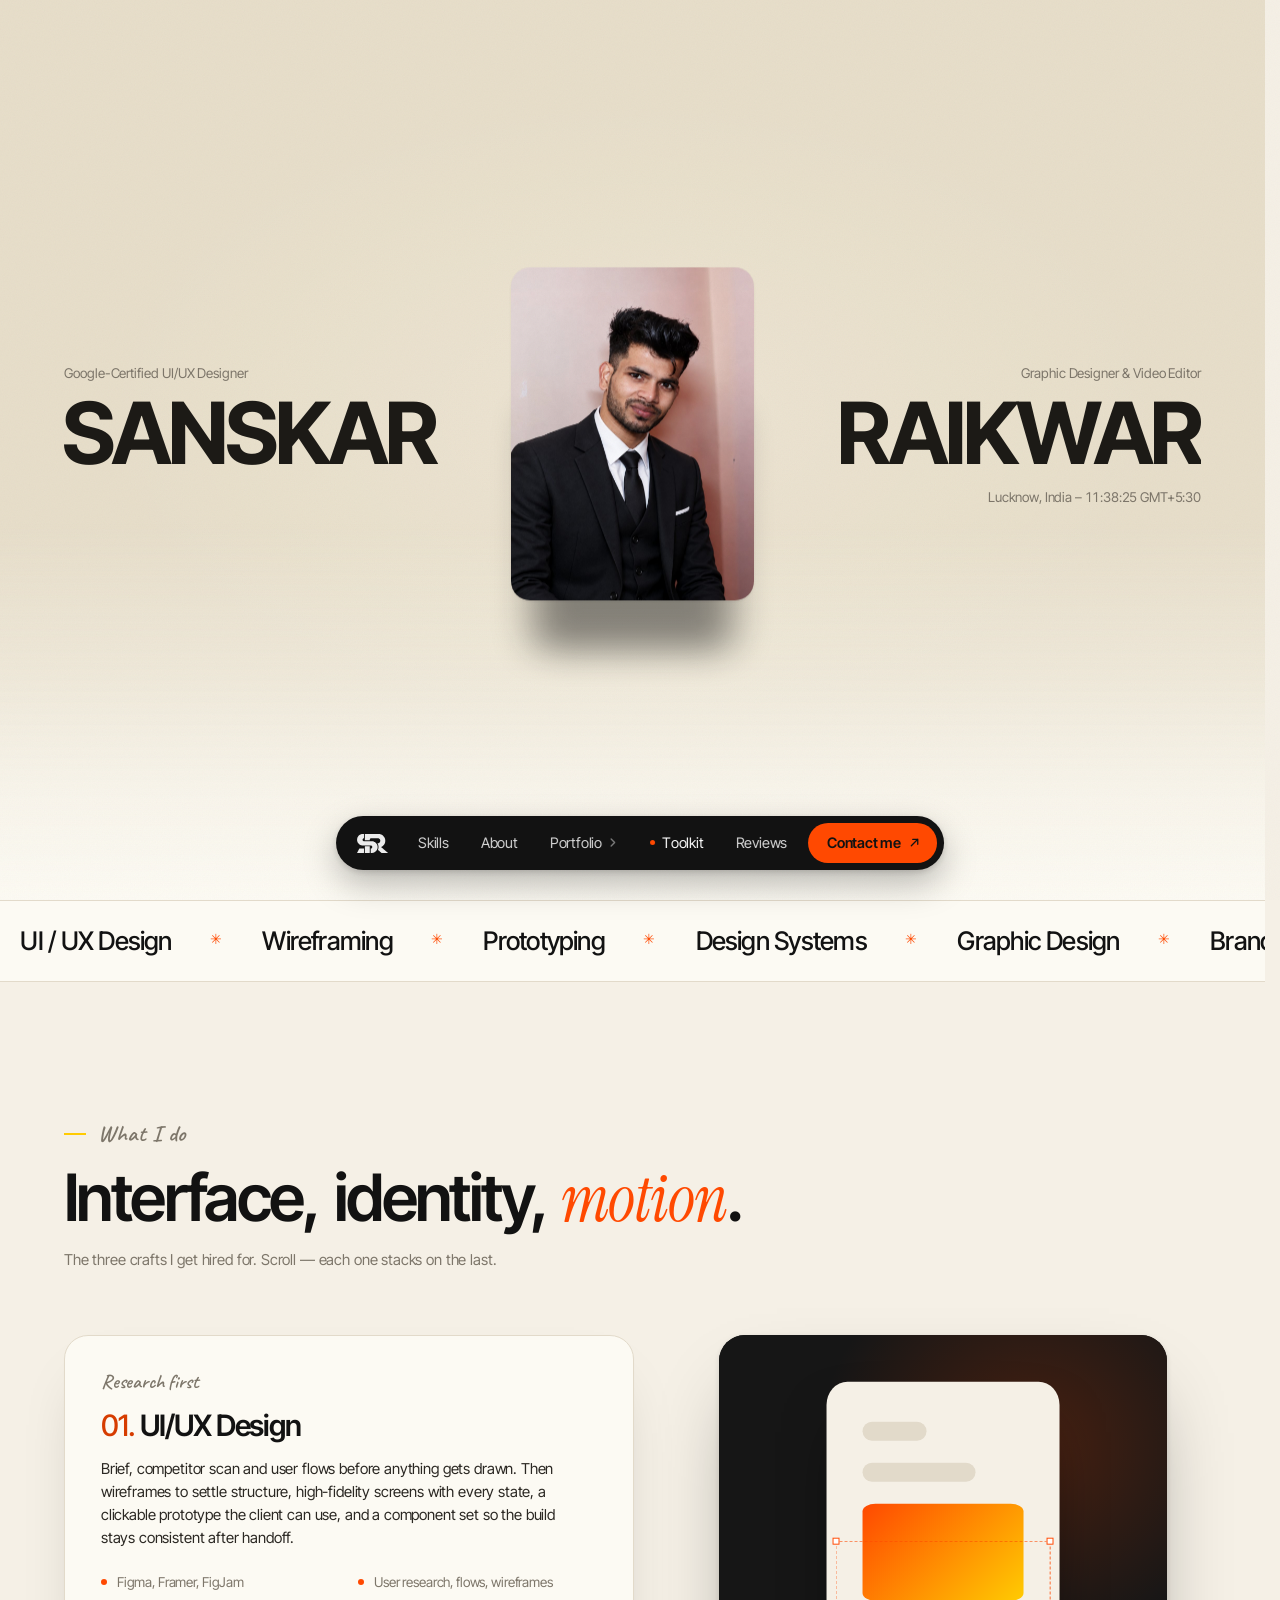
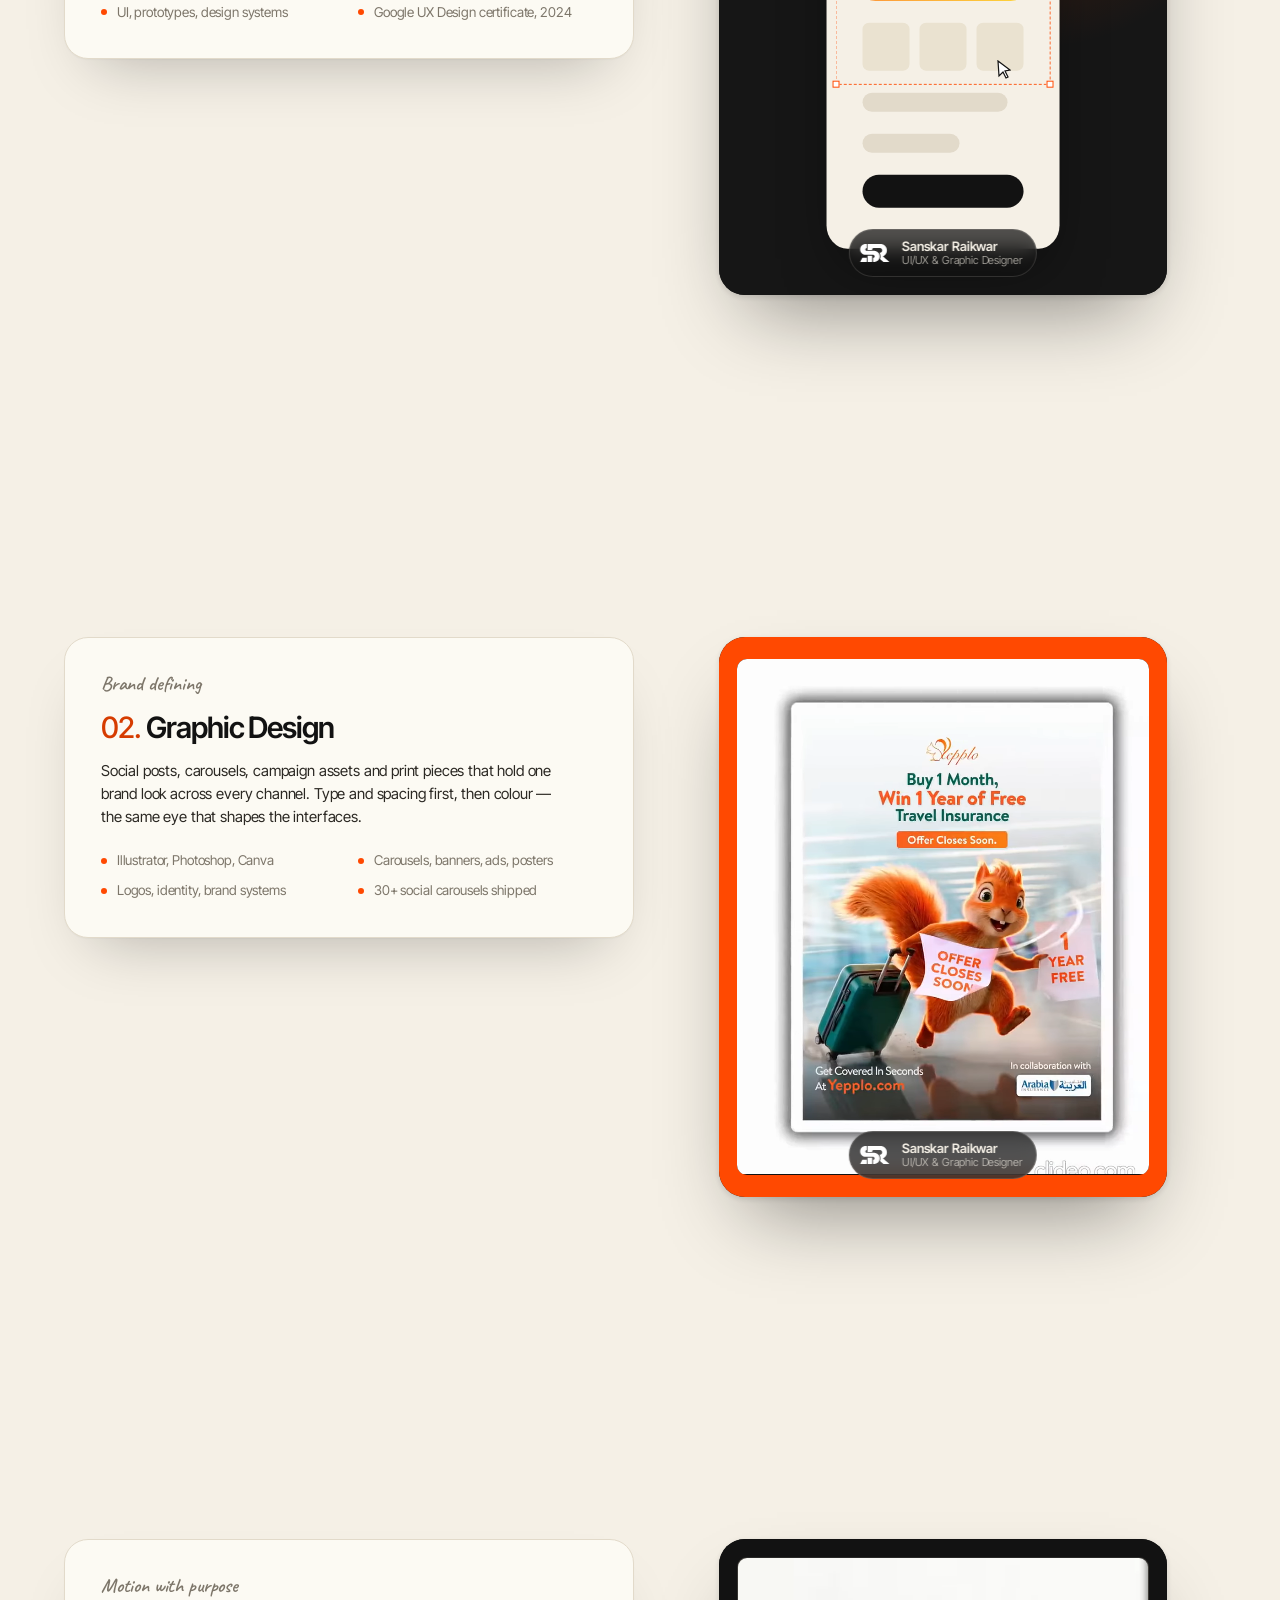
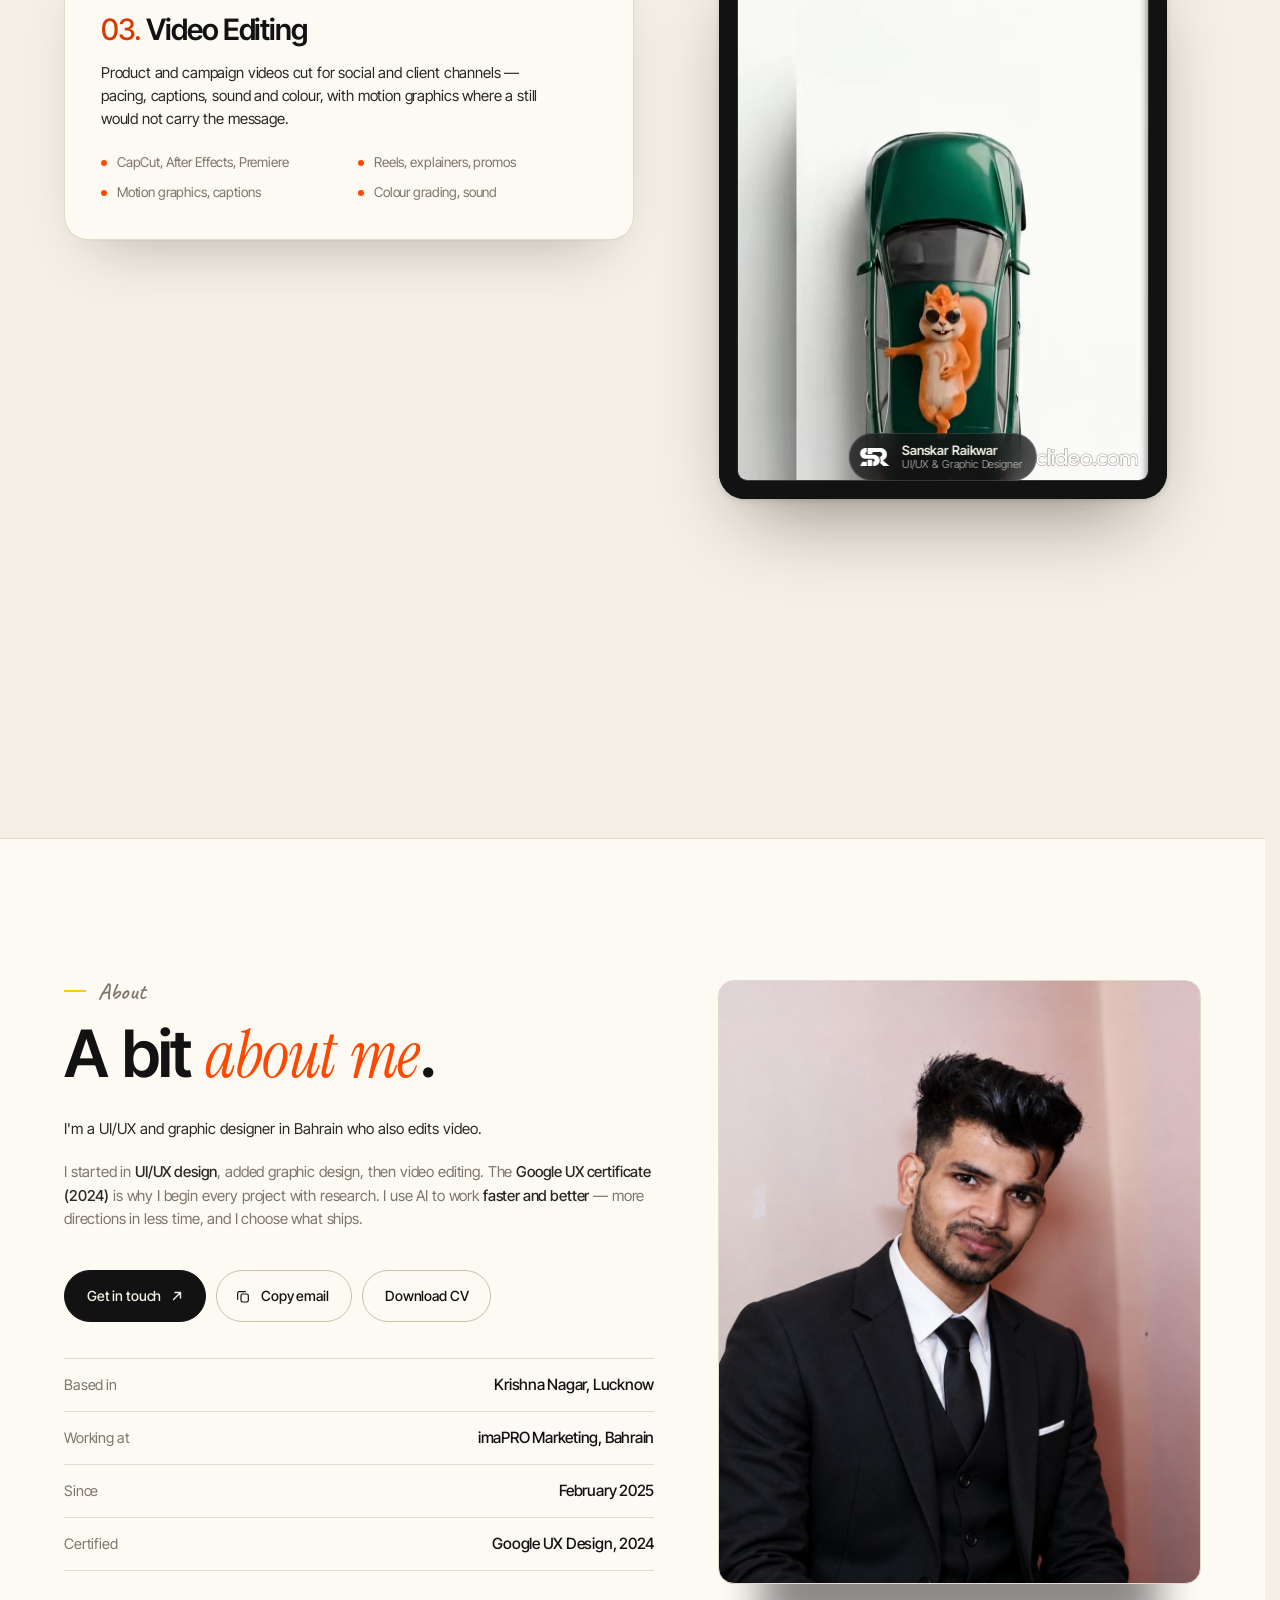
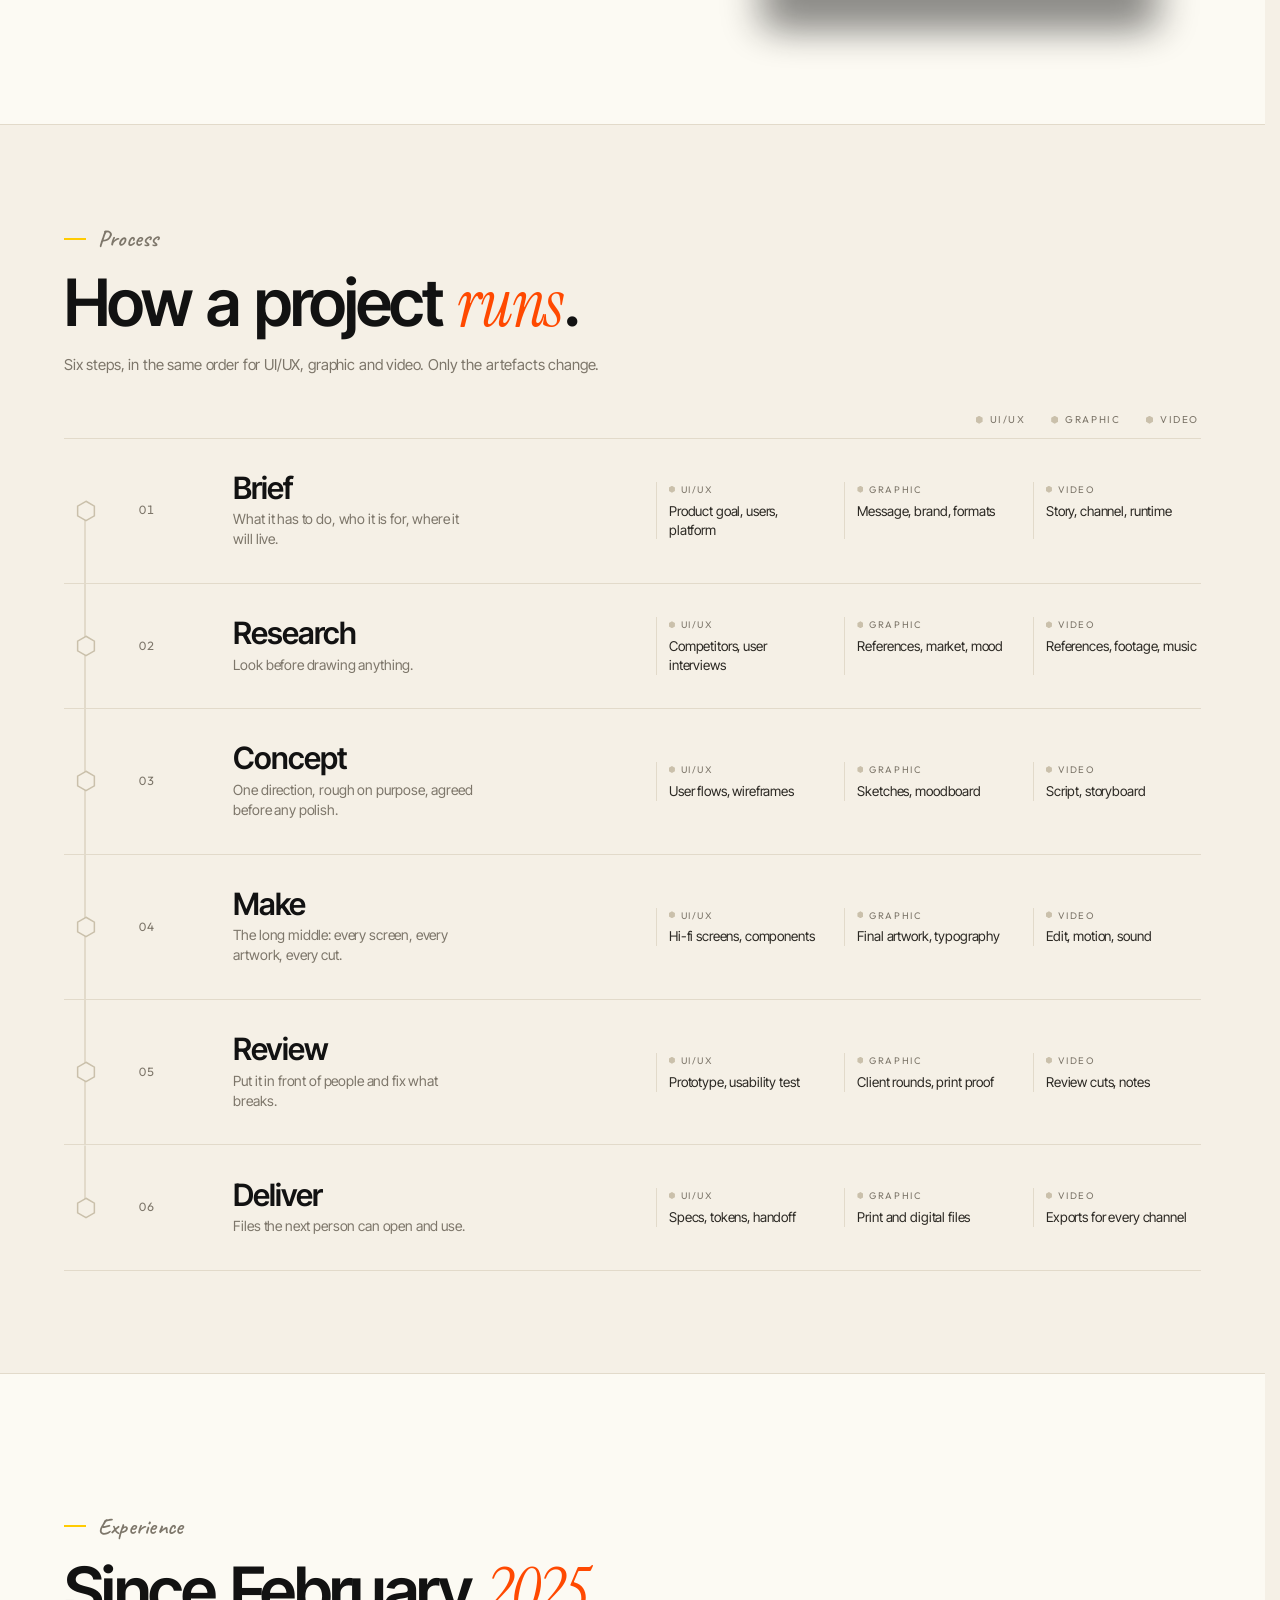
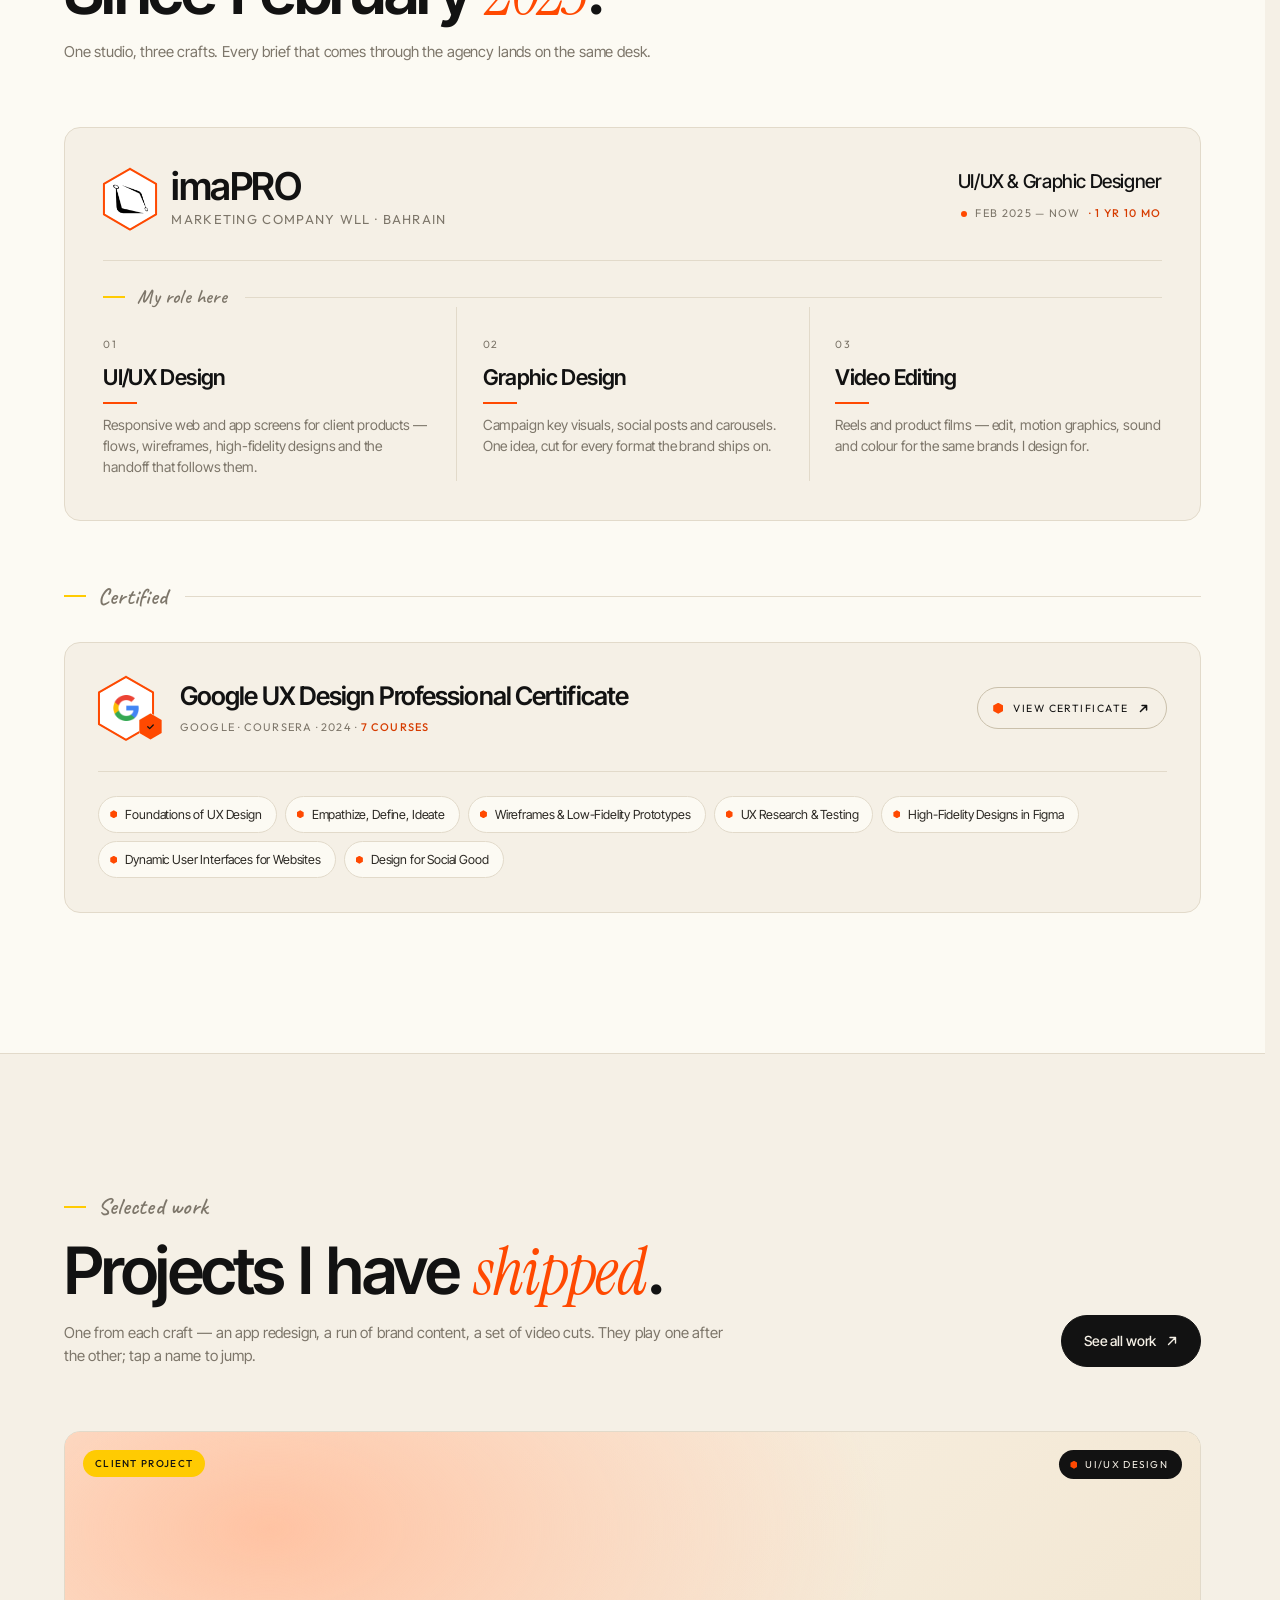
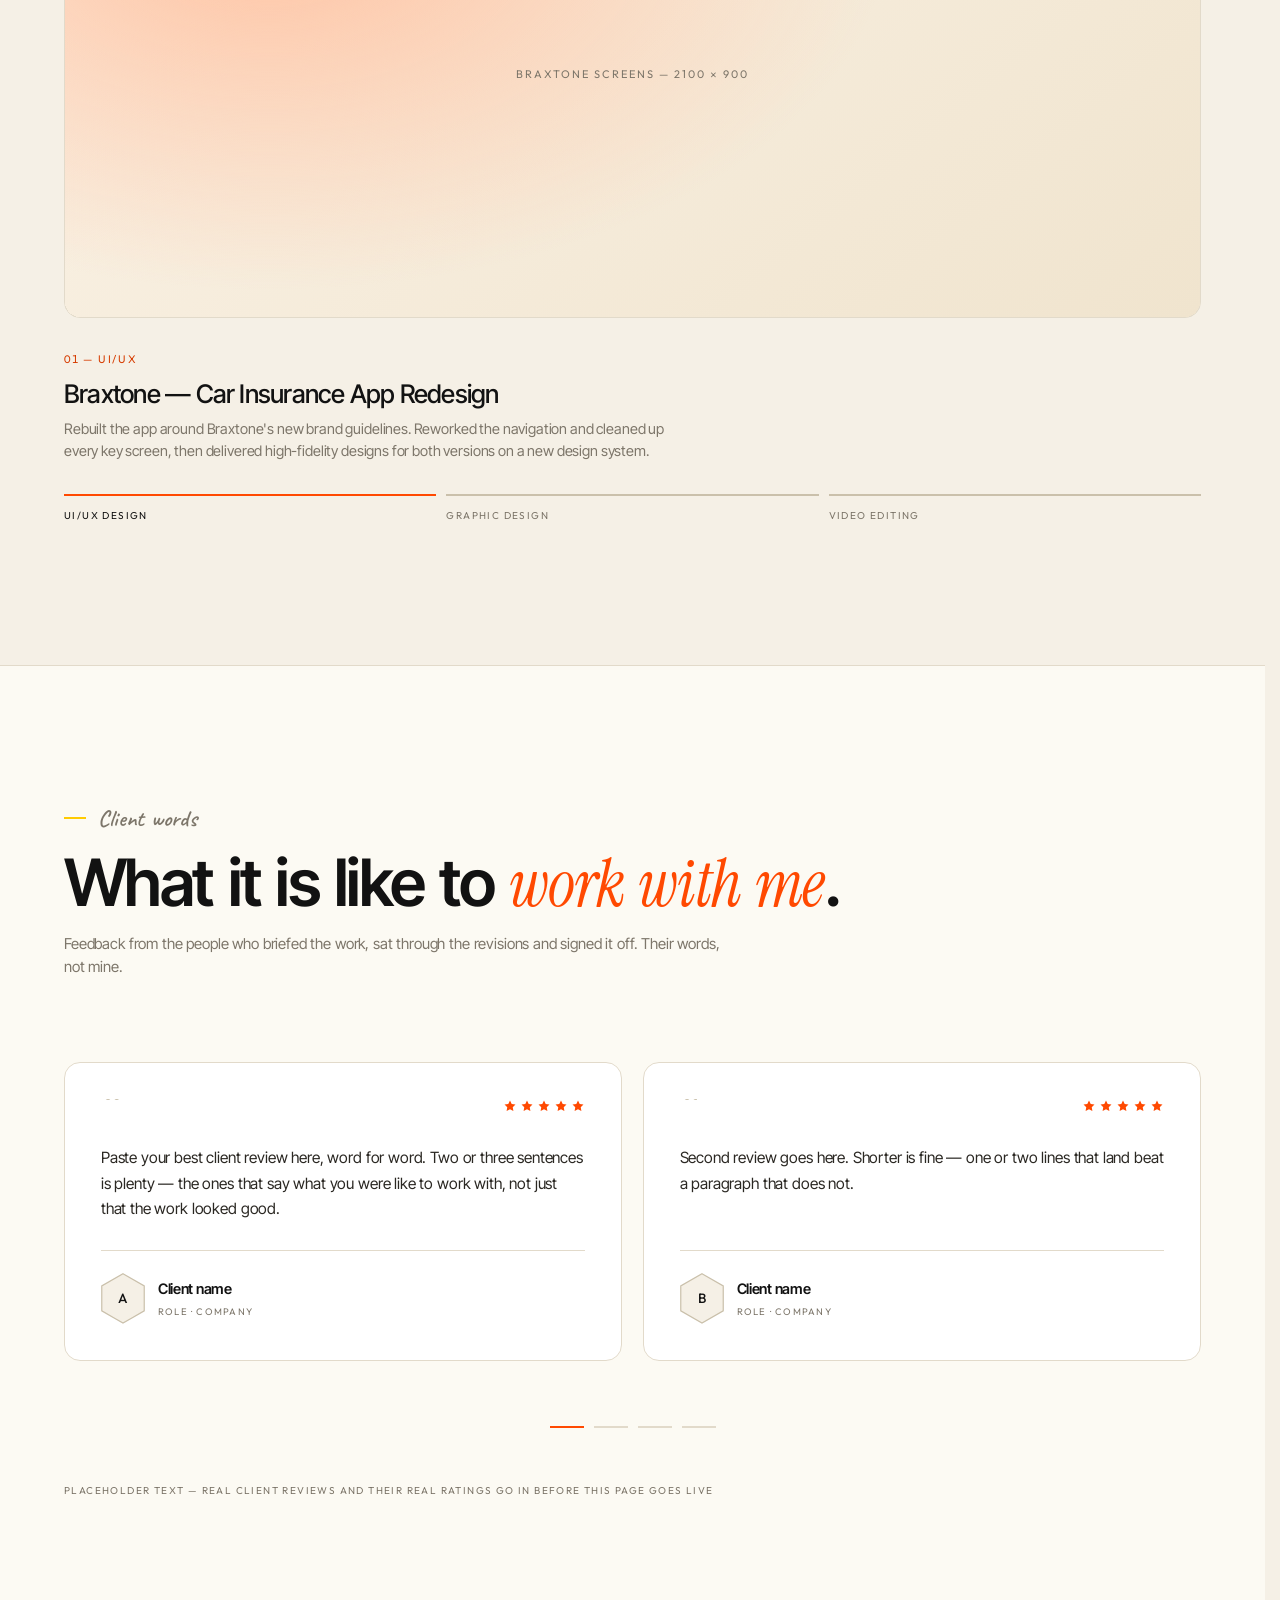
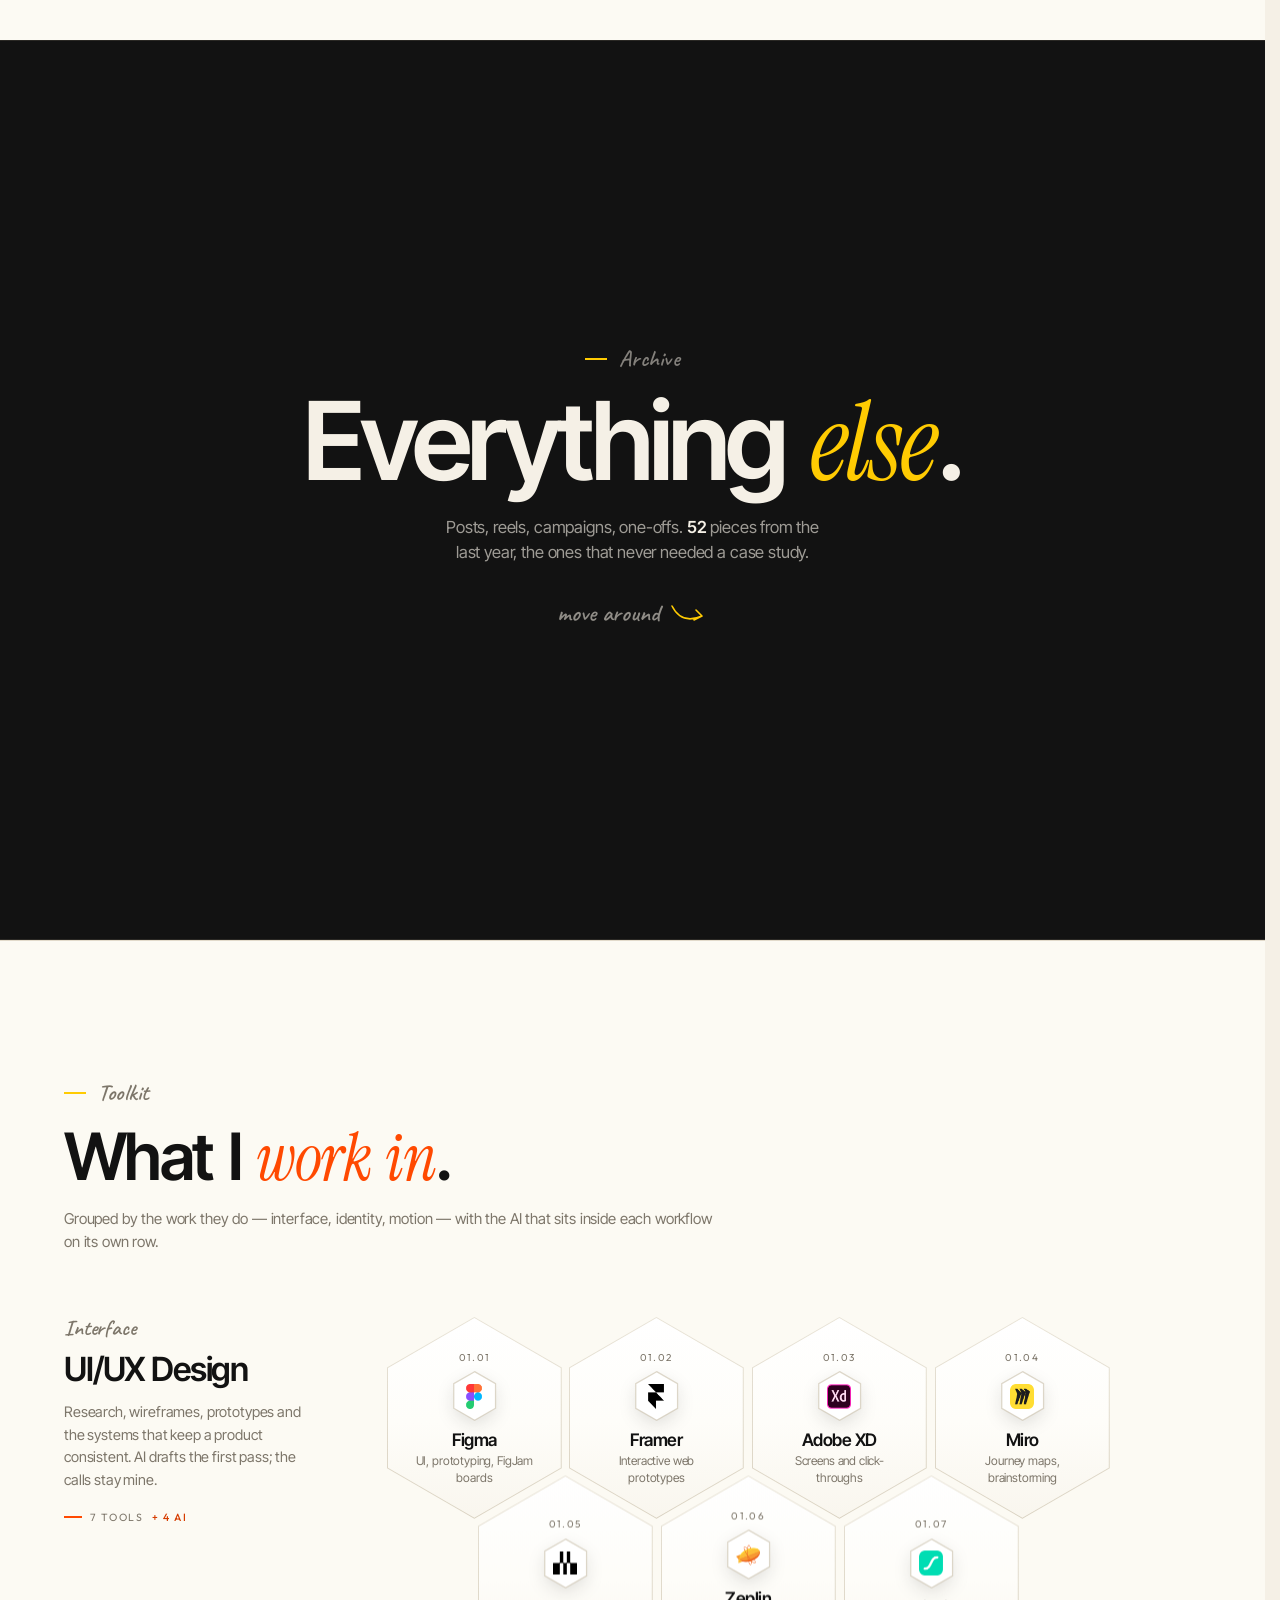
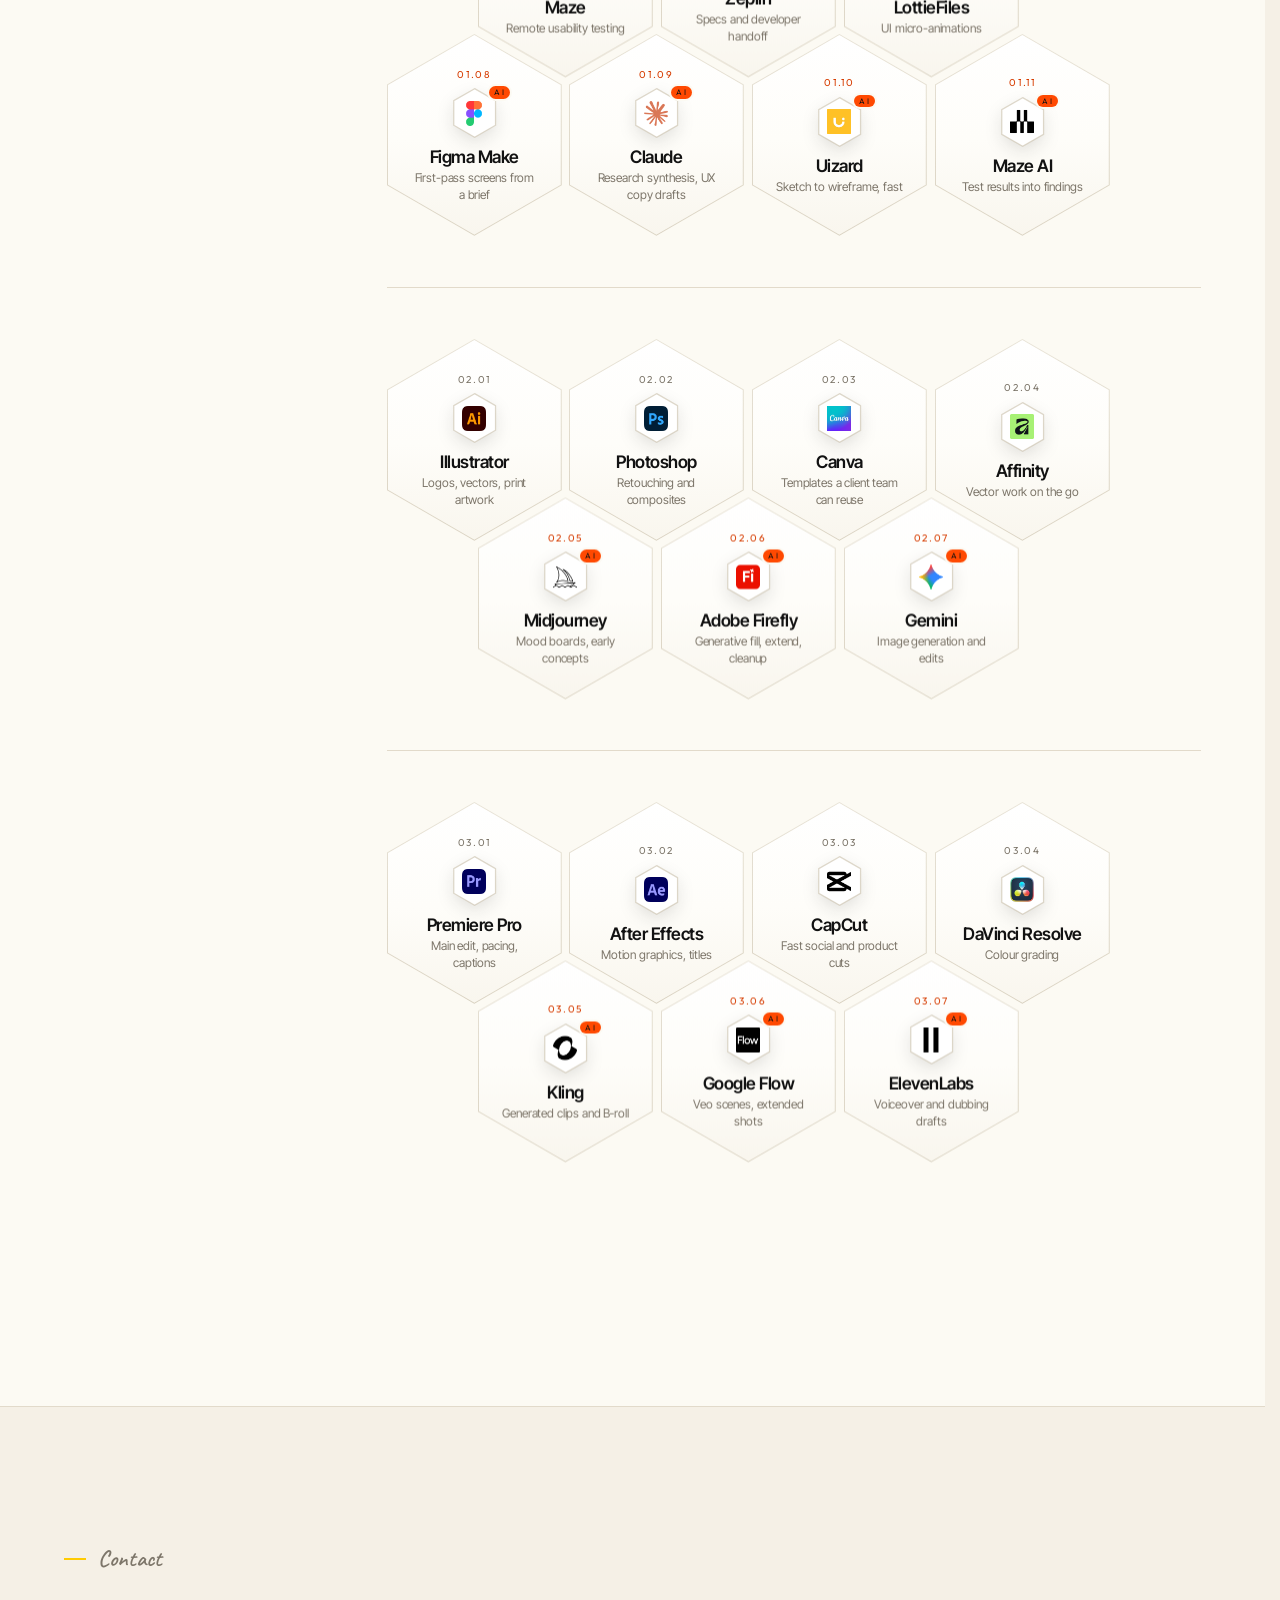
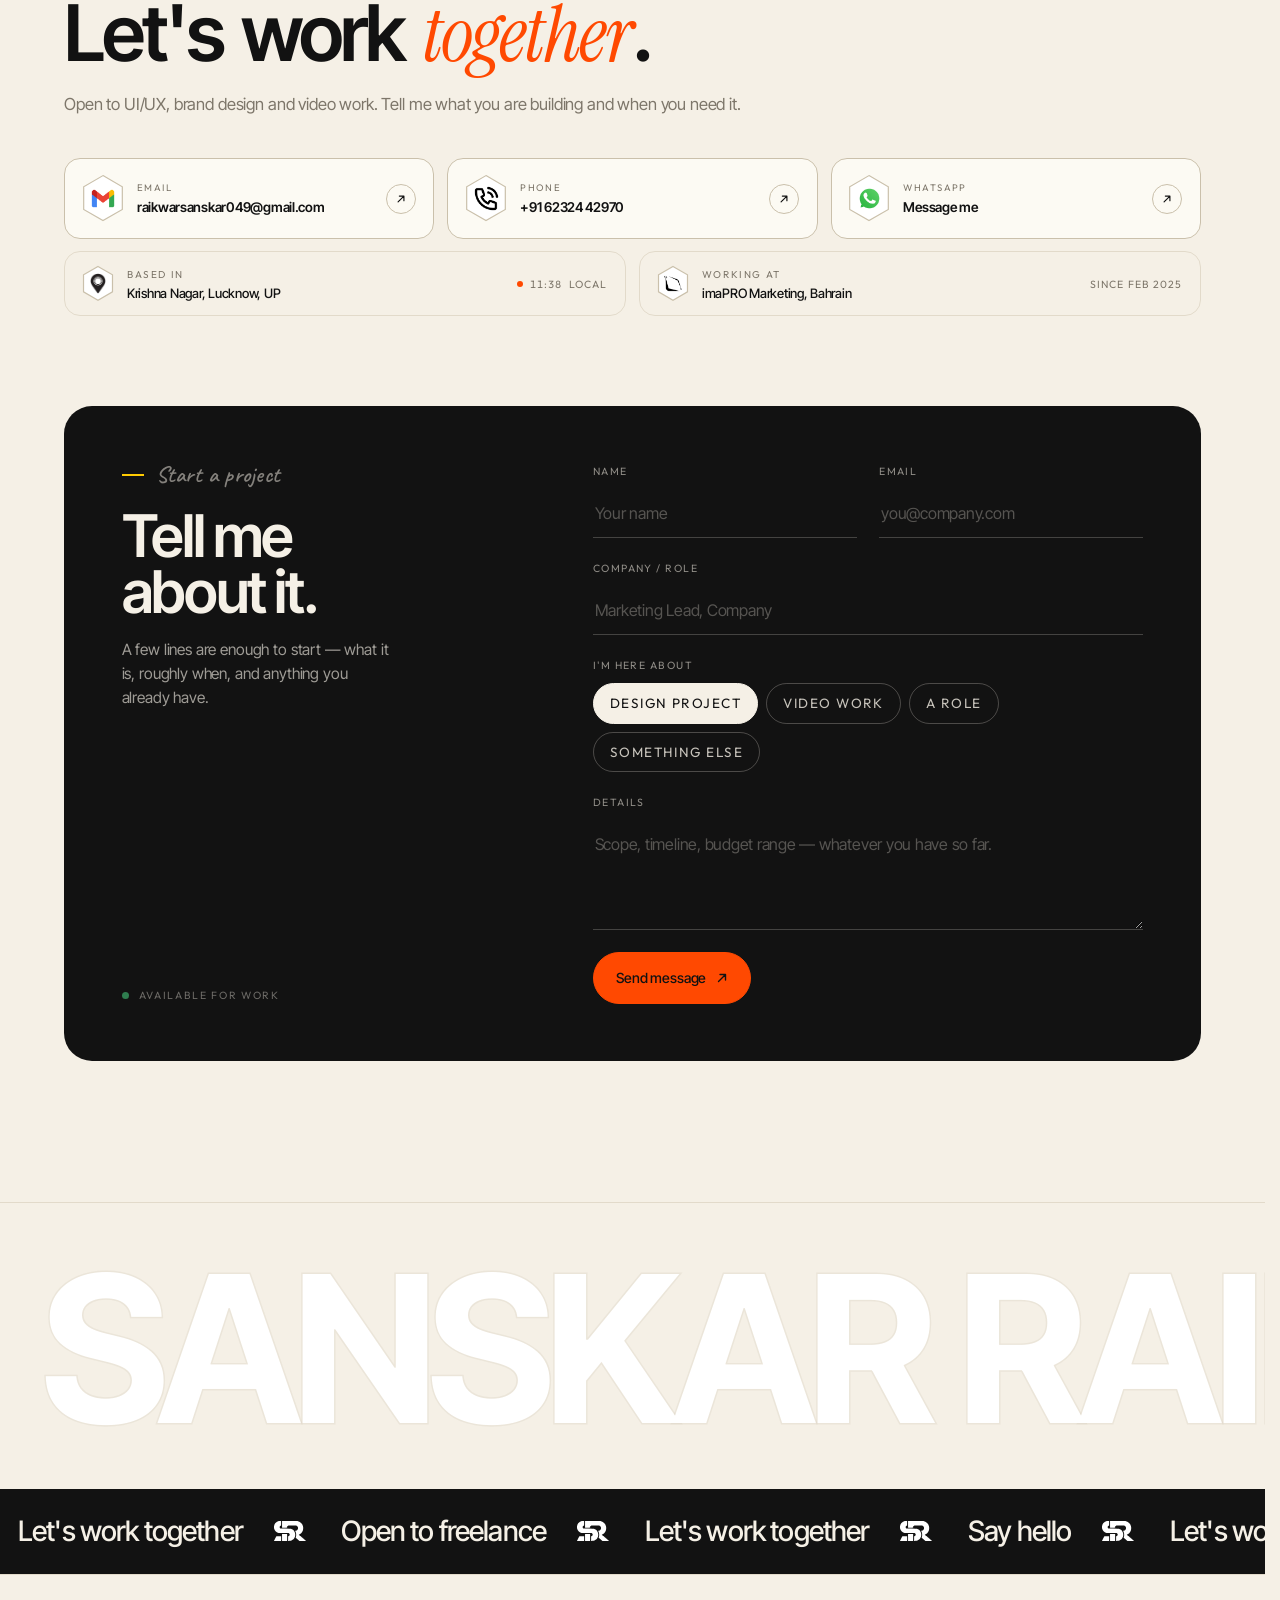
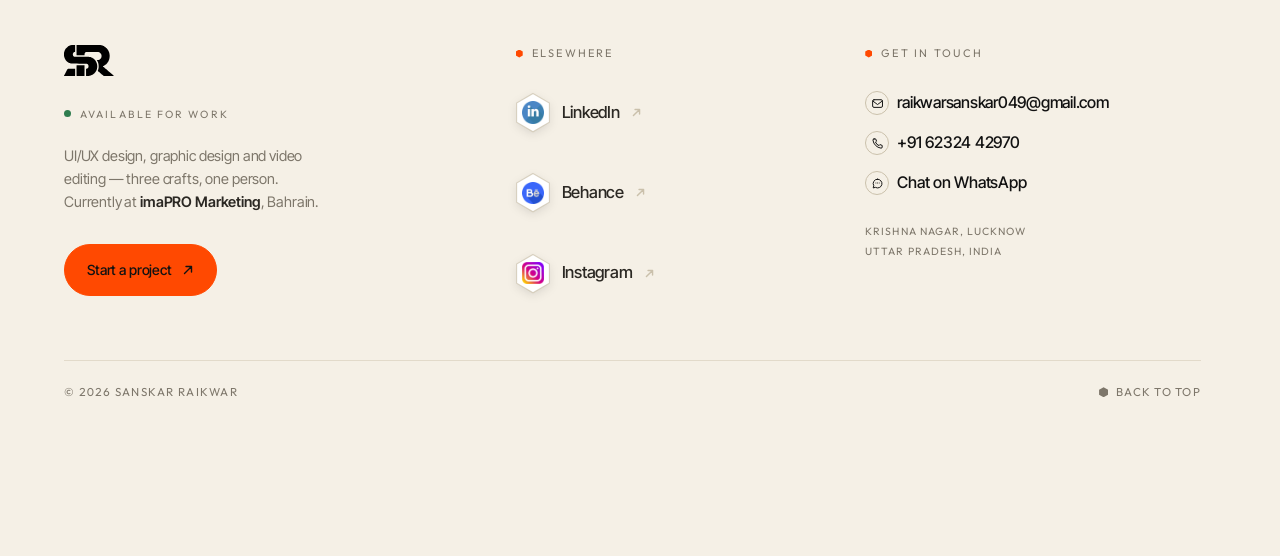
==== index.html @ e655c5b0 "Fix toolkit rail overlap and show marquee strip inside phone hero Co-Authored-By: Claude Sonnet 5.5 " ====
<!DOCTYPE html>
<html lang="en">
<head>
<meta charset="utf-8">
<meta name="viewport" content="width=device-width, initial-scale=1">
<!-- marks that JS is running, so the loader never traps a visitor without it -->
<script>document.documentElement.classList.add('js');</script>
<title>Sanskar Raikwar — UI/UX &amp; Graphic Designer</title>
<meta name="description" content="Portfolio of Sanskar Raikwar — Google-certified UI/UX designer, graphic designer and video editor at imaPRO Marketing, Bahrain.">
<meta name="author" content="Sanskar Raikwar">
<meta name="robots" content="index, follow, max-image-preview:large">
<meta name="theme-color" content="#F5F0E6">
<link rel="canonical" href="https://sanskarraikwar.github.io/">
<link rel="icon" type="image/png" sizes="32x32" href="favicon-32.png?v=3">
<link rel="icon" type="image/png" sizes="48x48" href="favicon-48.png?v=3">
<link rel="icon" href="favicon.ico?v=3" sizes="any">
<link rel="apple-touch-icon" href="apple-touch-icon.png?v=3">
<meta property="og:type" content="website">
<meta property="og:site_name" content="Sanskar Raikwar">
<meta property="og:title" content="Sanskar Raikwar — UI/UX &amp; Graphic Designer">
<meta property="og:description" content="Google-certified UI/UX designer, graphic designer and video editor at imaPRO Marketing, Bahrain.">
<meta property="og:url" content="https://sanskarraikwar.github.io/">
<meta property="og:image" content="https://sanskarraikwar.github.io/og-image.png">
<meta property="og:image:width" content="1200">
<meta property="og:image:height" content="630">
<meta property="og:image:alt" content="Sanskar Raikwar — UI/UX and graphic designer">
<meta name="twitter:card" content="summary_large_image">
<meta name="twitter:title" content="Sanskar Raikwar — UI/UX &amp; Graphic Designer">
<meta name="twitter:description" content="Google-certified UI/UX designer, graphic designer and video editor at imaPRO Marketing, Bahrain.">
<meta name="twitter:image" content="https://sanskarraikwar.github.io/og-image.png">
<script type="application/ld+json">
{"@context":"https://schema.org","@type":"Person","name":"Sanskar Raikwar","url":"https://sanskarraikwar.github.io/","image":"https://sanskarraikwar.github.io/og-image.png","jobTitle":"UI/UX & Graphic Designer","worksFor":{"@type":"Organization","name":"imaPRO Marketing Company WLL"},"workLocation":{"@type":"Place","address":{"@type":"PostalAddress","addressCountry":"BH"}},"knowsAbout":["UI design","UX design","Graphic design","Video editing","Brand identity"],"hasCredential":{"@type":"EducationalOccupationalCredential","name":"Google UX Design Professional Certificate"},"sameAs":["https://www.linkedin.com/in/sanskar-raikwar-a08b94329","https://www.behance.net/sanskarraikwar","https://www.instagram.com/sanskar.studio8/","https://github.com/sanskarraikwar"]}
</script>
<link rel="preconnect" href="https://fonts.googleapis.com">
<link rel="preconnect" href="https://fonts.gstatic.com" crossorigin>
<link href="https://fonts.googleapis.com/css2?family=Inter+Tight:ital,wght@0,300..800;1,300..800&family=Instrument+Serif:ital@0;1&family=Caveat:wght@500;600&display=swap" rel="stylesheet">
<link rel="stylesheet" href="css/styles.css?v=6">
</head>
<body>

<!-- ============================ LOADER ============================ -->
<div class="loader" id="loader" role="status" aria-live="polite" aria-label="Loading">
  <canvas class="loader__hex" id="loadHex" aria-hidden="true"></canvas>
  <div class="loader__scrim" aria-hidden="true"></div>
  <div class="loader__bloom" aria-hidden="true"></div>

  <div class="loader__top">
    <span class="loader__count"><span id="loadNum">0</span><sup>%</sup></span>
  </div>

  <div class="loader__id">
    <div class="lmark" role="img" aria-label="Sanskar Raikwar">
      <svg class="lmark__ring" viewBox="0 0 100 116" aria-hidden="true">
        <polygon class="lmark__ring-line" pathLength="1" points="50,2 97,30 97,86 50,114 3,86 3,30"/>
        <polygon class="lmark__ring-halo" pathLength="1" points="50,2 97,30 97,86 50,114 3,86 3,30"/>
        <polygon class="lmark__ring-head" pathLength="1" points="50,2 97,30 97,86 50,114 3,86 3,30"/>
      </svg>
      <!-- the script fills this with 12 slices of the logo -->
      <span class="lmark__cut" data-slices="12" aria-hidden="true"></span>
    </div>
  </div>

  <div class="loader__bar"><i id="loadBar"></i></div>
  <div class="loader__veil" aria-hidden="true"></div>
</div>

<div class="grain" aria-hidden="true"></div>

<main id="top">

<!-- ============================ HERO ============================ -->
<section class="hero">
  <!-- honeycomb is painted on this canvas — see drawHoneycomb() at the bottom -->
  <!-- Background: the honeycomb film, tinted into the site's cream. The poster
       is its first frame (embedded), so there is something on screen before the
       video decodes; the loop was crossfaded tail-to-head so it never jumps.
       preview build: the 1440p film is embedded here so the page works as one file. -->
  <div class="hero__bg" aria-hidden="true">
    <video class="hero__video" id="heroVideo" autoplay muted loop playsinline preload="auto" poster="assets/img-02.jpg">
      <source src="assets/video-01.mp4" type="video/mp4">
    </video>
    <div class="hero__tint"></div>
  </div>
  <div class="hero__fade" aria-hidden="true"></div>

  <h1 class="hero__title">
    <span class="hero__side hero__side--l">
      <span class="hero__kicker">Google-Certified UI/UX Designer</span>
      <span class="line"><span class="hero__word">Sanskar</span></span>
    </span>

    <span class="hero__photo" role="img" aria-label="Sanskar Raikwar"></span>

    <span class="hero__side hero__side--r">
      <span class="hero__kicker">Graphic Designer &amp; Video Editor</span>
      <span class="line"><span class="hero__word">Raikwar</span></span>
      <span class="hero__loc">Lucknow, India – <span id="clock">--:--</span> GMT+5:30</span>
    </span>
  </h1>
</section>

<!-- ============================ MARQUEE ============================ -->
<div class="marquee mq mq--pause" data-speed="38" aria-hidden="true">
  <ul class="marquee__track mq__set">
    <li>UI / UX Design</li><li>Wireframing</li><li>Prototyping</li><li>Design Systems</li>
    <li>Graphic Design</li><li>Brand Content</li><li>Video Editing</li><li>Front-end</li>
  </ul>
</div>

<!-- ============================ SKILLS ============================ -->
<section class="section" id="skills">
  <div class="wrap">
    <div class="shead">
      <div data-reveal>
        <div class="label">What I do</div>
        <h2 class="h2 shead__h">Interface, identity, <em class="serif">motion</em>.</h2>
        <p class="shead__sub">The three crafts I get hired for. Scroll — each one stacks on the last.</p>
      </div>
    </div>
  </div>

  <!-- Stacked deck: each card pins as the next slides over it; the preview on
       the right stays put and swaps its visual for whichever card is on top. -->
  <div class="wrap stack" id="stack">
    <div class="stack__cards">

      <article class="scard" data-i="0" data-rise>
        <div class="srow">
          <div class="scard__in">
            <div class="scard__body">
              <span class="scard__hand">Research first</span>
              <h3 class="scard__title"><span class="scard__num">01.</span> UI/UX Design</h3>
              <p class="scard__desc">
                Brief, competitor scan and user flows before anything gets drawn. Then wireframes
                to settle structure, high-fidelity screens with every state, a clickable prototype
                the client can use, and a component set so the build stays consistent after handoff.
              </p>
              <ul class="scard__list">
                <li>Figma, Framer, FigJam</li>
                <li>User research, flows, wireframes</li>
                <li>UI, prototypes, design systems</li>
                <li>Google UX Design certificate, 2024</li>
              </ul>
            </div>
          </div>
          <div class="stack__frame" aria-hidden="true">
            <div class="viz viz--ux is-on" data-i="0">
              <div class="viz__phone">
                <i class="viz__bar viz__bar--w40"></i><i class="viz__bar viz__bar--w70"></i>
                <div class="viz__hero"></div>
                <div class="viz__row"><i></i><i></i><i></i></div>
                <i class="viz__bar viz__bar--w90"></i><i class="viz__bar viz__bar--w60"></i>
                <div class="viz__btn"></div>
                <div class="viz__sel"><b></b><b></b><b></b><b></b></div>
              </div>
              <div class="viz__cursor"></div>
            </div>
            <div class="stack__badge">
              <span class="stack__badge-mark"></span>
              <span><b>Sanskar Raikwar</b><em>UI/UX &amp; Graphic Designer</em></span>
            </div>
          </div>
        </div>
      </article>

      <article class="scard" data-i="1" data-rise>
        <div class="srow">
          <div class="scard__in">
            <div class="scard__body">
              <span class="scard__hand">Brand defining</span>
              <h3 class="scard__title"><span class="scard__num">02.</span> Graphic Design</h3>
              <p class="scard__desc">
                Social posts, carousels, campaign assets and print pieces that hold one brand
                look across every channel. Type and spacing first, then colour — the same
                eye that shapes the interfaces.
              </p>
              <ul class="scard__list">
                <li>Illustrator, Photoshop, Canva</li>
                <li>Carousels, banners, ads, posters</li>
                <li>Logos, identity, brand systems</li>
                <li>30+ social carousels shipped</li>
              </ul>
            </div>
          </div>
          <div class="stack__frame" aria-hidden="true">
            <div class="viz viz--gfx is-on" data-i="1">
              <div class="viz__poster viz__poster--reel">
                <!-- the real brand reel, looping silently and clean, no marks over it.
                     card-video.mp4 sits next to this file; the preview build inlines it. -->
                <video class="viz__vid" autoplay muted loop playsinline preload="auto" disablepictureinpicture>
                  <source src="assets/video-02.mp4" type="video/mp4">
                  <source src="assets/video-03.webm" type="video/webm">
                </video>
              </div>
            </div>
            <div class="stack__badge">
              <span class="stack__badge-mark"></span>
              <span><b>Sanskar Raikwar</b><em>UI/UX &amp; Graphic Designer</em></span>
            </div>
          </div>
        </div>
      </article>

      <article class="scard" data-i="2" data-rise>
        <div class="srow">
          <div class="scard__in">
            <div class="scard__body">
              <span class="scard__hand">Motion with purpose</span>
              <h3 class="scard__title"><span class="scard__num">03.</span> Video Editing</h3>
              <p class="scard__desc">
                Product and campaign videos cut for social and client channels — pacing,
                captions, sound and colour, with motion graphics where a still would not
                carry the message.
              </p>
              <ul class="scard__list">
                <li>CapCut, After Effects, Premiere</li>
                <li>Reels, explainers, promos</li>
                <li>Motion graphics, captions</li>
                <li>Colour grading, sound</li>
              </ul>
            </div>
          </div>
          <div class="stack__frame" aria-hidden="true">
            <div class="viz viz--vid is-on" data-i="2">
              <div class="viz__monitor">
                <!-- the editing reel, looping silently. card-video2.mp4 sits next to
                     this file; the preview build inlines it. -->
                <video class="viz__vid" autoplay muted loop playsinline preload="auto" disablepictureinpicture>
                  <source src="assets/video-04.mp4" type="video/mp4">
                  <source src="assets/video-05.webm" type="video/webm">
                </video>
              </div>
            </div>
            <div class="stack__badge">
              <span class="stack__badge-mark"></span>
              <span><b>Sanskar Raikwar</b><em>UI/UX &amp; Graphic Designer</em></span>
            </div>
          </div>
        </div>
      </article>

    </div>
  </div>
</section>

<!-- ============================ ABOUT ============================ -->
<section class="section" id="about" style="background:var(--paper-2);border-block:1px solid var(--line)">
  <div class="wrap">
    <div class="about">
      <div class="about__head" data-reveal>
        <div class="label">About</div>
        <h2 class="h2 shead__h">A bit <em class="serif">about me</em>.</h2>
      </div>

      <div class="about__portrait" role="img" aria-label="Sanskar Raikwar" data-reveal data-reveal-delay="1"></div>

      <div class="about__body" data-reveal>
        <p class="lead">
          I'm a UI/UX and graphic designer in Bahrain who also edits video.
        </p>
        <p class="muted">
          I started in <em>UI/UX design</em>, added graphic design, then video editing. The
          <em>Google UX certificate (2024)</em> is why I begin every project with research.
          I use AI to work <em>faster and better</em> — more directions in less time, and
          I choose what ships.
        </p>

        <div class="about__cta">
          <a class="btn" href="#contact">
            Get in touch
            <svg class="arw" width="12" height="12" viewBox="0 0 12 12" fill="none" aria-hidden="true"><path d="M2.5 9.5 9.5 2.5M9.5 2.5H4M9.5 2.5V8" stroke="currentColor" stroke-width="1.4" stroke-linecap="round" stroke-linejoin="round"/></svg>
          </a>
          <button class="btn btn--ghost btn--copy" type="button" id="copyMail" data-mail="raikwarsanskar049@gmail.com">
            <span class="btn__ic" aria-hidden="true">
              <svg class="ic-copy" viewBox="0 0 24 24" fill="none" stroke="currentColor" stroke-width="1.8" stroke-linecap="round" stroke-linejoin="round"><rect x="9" y="9" width="11" height="12" rx="2.5"/><path d="M15.5 5.5H6.5A2.5 2.5 0 0 0 4 8v9"/></svg>
              <svg class="ic-done" viewBox="0 0 24 24" fill="none" stroke="currentColor" stroke-width="2.2" stroke-linecap="round" stroke-linejoin="round"><path d="M5 12.6 10 17.6 19.5 7"/></svg>
            </span>
            <span class="btn__t">Copy email</span>
          </button>
          <!-- point this at your CV file, e.g. href="Sanskar-Raikwar-CV.pdf" download -->
          <a class="btn btn--ghost" href="#" data-cv>Download CV</a>
        </div>

        <ul class="about__list">
          <li><span>Based in</span><span>Krishna Nagar, Lucknow</span></li>
          <li><span>Working at</span><span>imaPRO Marketing, Bahrain</span></li>
          <li><span>Since</span><span>February 2025</span></li>
          <li><span>Certified</span><span>Google UX Design, 2024</span></li>
        </ul>
      </div>
    </div>
  </div>
</section>

<!-- ============================ PROCESS ============================ -->
<section class="section" id="process" style="padding-block:clamp(56px,8vw,120px)">
  <div class="wrap">
    <div class="shead" style="margin-bottom:clamp(20px,3vw,36px)">
      <div data-reveal>
        <div class="label">Process</div>
        <h2 class="h2 shead__h">How a project <em class="serif">runs</em>.</h2>
        <p class="shead__sub">Six steps, in the same order for UI/UX, graphic and video. Only the artefacts change.</p>
      </div>
    </div>

    <div class="proc" id="proc">
      <div class="proc__legend" aria-hidden="true" data-reveal>
        <span><i></i>UI/UX</span><span><i></i>Graphic</span><span><i></i>Video</span>
      </div>
      <ol class="proc__steps">
        <li class="pstep" data-rise style="--k:0">
          <span class="pstep__rail" aria-hidden="true"></span>
          <span class="pstep__node" aria-hidden="true"><svg viewBox="0 0 100 116"><polygon class="pstep__nodering" points="50,1.5 98.5,29.5 98.5,86.5 50,114.5 1.5,86.5 1.5,29.5"/><polygon class="pstep__nodebg" points="50,1.5 98.5,29.5 98.5,86.5 50,114.5 1.5,86.5 1.5,29.5"/></svg></span>
          <span class="pstep__n">01</span>
          <div class="pstep__main">
            <h3 class="pstep__name">Brief</h3>
            <p class="pstep__desc">What it has to do, who it is for, where it will live.</p>
          </div>
          <dl class="pstep__crafts">
            <div><dt>UI/UX</dt><dd>Product goal, users, platform</dd></div>
            <div><dt>Graphic</dt><dd>Message, brand, formats</dd></div>
            <div><dt>Video</dt><dd>Story, channel, runtime</dd></div>
          </dl>
        </li>
        <li class="pstep" data-rise style="--k:1">
          <span class="pstep__rail" aria-hidden="true"></span>
          <span class="pstep__node" aria-hidden="true"><svg viewBox="0 0 100 116"><polygon class="pstep__nodering" points="50,1.5 98.5,29.5 98.5,86.5 50,114.5 1.5,86.5 1.5,29.5"/><polygon class="pstep__nodebg" points="50,1.5 98.5,29.5 98.5,86.5 50,114.5 1.5,86.5 1.5,29.5"/></svg></span>
          <span class="pstep__n">02</span>
          <div class="pstep__main">
            <h3 class="pstep__name">Research</h3>
            <p class="pstep__desc">Look before drawing anything.</p>
          </div>
          <dl class="pstep__crafts">
            <div><dt>UI/UX</dt><dd>Competitors, user interviews</dd></div>
            <div><dt>Graphic</dt><dd>References, market, mood</dd></div>
            <div><dt>Video</dt><dd>References, footage, music</dd></div>
          </dl>
        </li>
        <li class="pstep" data-rise style="--k:2">
          <span class="pstep__rail" aria-hidden="true"></span>
          <span class="pstep__node" aria-hidden="true"><svg viewBox="0 0 100 116"><polygon class="pstep__nodering" points="50,1.5 98.5,29.5 98.5,86.5 50,114.5 1.5,86.5 1.5,29.5"/><polygon class="pstep__nodebg" points="50,1.5 98.5,29.5 98.5,86.5 50,114.5 1.5,86.5 1.5,29.5"/></svg></span>
          <span class="pstep__n">03</span>
          <div class="pstep__main">
            <h3 class="pstep__name">Concept</h3>
            <p class="pstep__desc">One direction, rough on purpose, agreed before any polish.</p>
          </div>
          <dl class="pstep__crafts">
            <div><dt>UI/UX</dt><dd>User flows, wireframes</dd></div>
            <div><dt>Graphic</dt><dd>Sketches, moodboard</dd></div>
            <div><dt>Video</dt><dd>Script, storyboard</dd></div>
          </dl>
        </li>
        <li class="pstep" data-rise style="--k:3">
          <span class="pstep__rail" aria-hidden="true"></span>
          <span class="pstep__node" aria-hidden="true"><svg viewBox="0 0 100 116"><polygon class="pstep__nodering" points="50,1.5 98.5,29.5 98.5,86.5 50,114.5 1.5,86.5 1.5,29.5"/><polygon class="pstep__nodebg" points="50,1.5 98.5,29.5 98.5,86.5 50,114.5 1.5,86.5 1.5,29.5"/></svg></span>
          <span class="pstep__n">04</span>
          <div class="pstep__main">
            <h3 class="pstep__name">Make</h3>
            <p class="pstep__desc">The long middle: every screen, every artwork, every cut.</p>
          </div>
          <dl class="pstep__crafts">
            <div><dt>UI/UX</dt><dd>Hi-fi screens, components</dd></div>
            <div><dt>Graphic</dt><dd>Final artwork, typography</dd></div>
            <div><dt>Video</dt><dd>Edit, motion, sound</dd></div>
          </dl>
        </li>
        <li class="pstep" data-rise style="--k:4">
          <span class="pstep__rail" aria-hidden="true"></span>
          <span class="pstep__node" aria-hidden="true"><svg viewBox="0 0 100 116"><polygon class="pstep__nodering" points="50,1.5 98.5,29.5 98.5,86.5 50,114.5 1.5,86.5 1.5,29.5"/><polygon class="pstep__nodebg" points="50,1.5 98.5,29.5 98.5,86.5 50,114.5 1.5,86.5 1.5,29.5"/></svg></span>
          <span class="pstep__n">05</span>
          <div class="pstep__main">
            <h3 class="pstep__name">Review</h3>
            <p class="pstep__desc">Put it in front of people and fix what breaks.</p>
          </div>
          <dl class="pstep__crafts">
            <div><dt>UI/UX</dt><dd>Prototype, usability test</dd></div>
            <div><dt>Graphic</dt><dd>Client rounds, print proof</dd></div>
            <div><dt>Video</dt><dd>Review cuts, notes</dd></div>
          </dl>
        </li>
        <li class="pstep" data-rise style="--k:5">
          <span class="pstep__rail" aria-hidden="true"></span>
          <span class="pstep__node" aria-hidden="true"><svg viewBox="0 0 100 116"><polygon class="pstep__nodering" points="50,1.5 98.5,29.5 98.5,86.5 50,114.5 1.5,86.5 1.5,29.5"/><polygon class="pstep__nodebg" points="50,1.5 98.5,29.5 98.5,86.5 50,114.5 1.5,86.5 1.5,29.5"/></svg></span>
          <span class="pstep__n">06</span>
          <div class="pstep__main">
            <h3 class="pstep__name">Deliver</h3>
            <p class="pstep__desc">Files the next person can open and use.</p>
          </div>
          <dl class="pstep__crafts">
            <div><dt>UI/UX</dt><dd>Specs, tokens, handoff</dd></div>
            <div><dt>Graphic</dt><dd>Print and digital files</dd></div>
            <div><dt>Video</dt><dd>Exports for every channel</dd></div>
          </dl>
        </li>
      </ol>
    </div>
  </div>
</section>

<!-- ============================ EXPERIENCE ============================ -->
<section class="section" id="experience" style="background:var(--paper-2);border-block:1px solid var(--line)">
  <div class="wrap">
    <div class="shead">
      <div data-reveal>
        <div class="label">Experience</div>
        <h2 class="h2 shead__h">Since February <em class="serif">2025</em>.</h2>
        <p class="shead__sub">One studio, three crafts. Every brief that comes through the agency lands on the same desk.</p>
      </div>
    </div>

    <article class="xp" data-reveal>
      <header class="xp__head">
        <div class="xp__who">
          <span class="xp__mark" aria-hidden="true">
            <svg class="xp__well" viewBox="0 0 100 116">
              <polygon class="xp__wellbg" points="50,1.5 98.5,29.5 98.5,86.5 50,114.5 1.5,86.5 1.5,29.5"/>
              <polygon class="xp__wellring" points="50,1.5 98.5,29.5 98.5,86.5 50,114.5 1.5,86.5 1.5,29.5" pathLength="1"/>
            </svg>
            <img src="assets/img-03.png" alt="" width="132" height="132" decoding="async">
          </span>
          <h3 class="xp__co">imaPRO<span>Marketing Company WLL · Bahrain</span></h3>
        </div>
        <div class="xp__when">
          <span class="xp__role">UI/UX &amp; Graphic Designer</span>
          <span class="xp__dates">
            <i class="xp__live" aria-hidden="true"></i>
            Feb 2025 — Now <b id="xpLen"></b>
          </span>
        </div>
      </header>

      <div class="xdiv xdiv--in" data-reveal>
        <span class="label">My role here</span>
        <span class="xdiv__line" aria-hidden="true"></span>
      </div>

      <ul class="xp__crafts">
        <li class="craft" data-rise style="--k:0">
          <span class="craft__n">01</span>
          <h4 class="craft__t">UI/UX Design</h4>
          <p class="craft__d">Responsive web and app screens for client products — flows, wireframes, high-fidelity designs and the handoff that follows them.</p>
        </li>
        <li class="craft" data-rise style="--k:1">
          <span class="craft__n">02</span>
          <h4 class="craft__t">Graphic Design</h4>
          <p class="craft__d">Campaign key visuals, social posts and carousels. One idea, cut for every format the brand ships on.</p>
        </li>
        <li class="craft" data-rise style="--k:2">
          <span class="craft__n">03</span>
          <h4 class="craft__t">Video Editing</h4>
          <p class="craft__d">Reels and product films — edit, motion graphics, sound and colour for the same brands I design for.</p>
        </li>
      </ul>
    </article>

    <div class="xdiv" data-reveal>
      <span class="label">Certified</span>
      <span class="xdiv__line" aria-hidden="true"></span>
    </div>

    <article class="cert" data-reveal>
      <div class="cert__main">
        <span class="cert__seal" aria-hidden="true">
          <svg class="cert__sealsvg" viewBox="0 0 100 116">
            <polygon class="cert__sealbg" points="50,1.5 98.5,29.5 98.5,86.5 50,114.5 1.5,86.5 1.5,29.5"/>
            <polygon class="cert__sealring" points="50,1.5 98.5,29.5 98.5,86.5 50,114.5 1.5,86.5 1.5,29.5" pathLength="1"/>
          </svg>
          <img class="cert__g" src="assets/img-04.png" alt="" width="128" height="128" loading="lazy" decoding="async">
          <span class="cert__check">
            <svg viewBox="0 0 100 116"><polygon points="50,1.5 98.5,29.5 98.5,86.5 50,114.5 1.5,86.5 1.5,29.5"/></svg>
            <svg class="cert__ck" viewBox="0 0 24 24"><path class="cert__tick" d="M6 12.4 10.3 16.7 18 8.6" pathLength="1"/></svg>
          </span>
        </span>
        <div>
          <h3 class="cert__t">Google UX Design Professional Certificate</h3>
          <p class="cert__meta">Google · Coursera · 2024 · <b>7 courses</b></p>
        </div>
        <button class="cert__verify" type="button" id="certOpen" aria-haspopup="dialog">
          <i aria-hidden="true"></i>
          <span>View certificate</span>
          <svg viewBox="0 0 10 10" aria-hidden="true"><path d="M1.6 8.4 8.4 1.6M3.4 1.6h5v5"/></svg>
        </button>
      </div>
      <ul class="cert__courses">
        <li style="--k:0">Foundations of UX Design</li>
        <li style="--k:1">Empathize, Define, Ideate</li>
        <li style="--k:2">Wireframes &amp; Low-Fidelity Prototypes</li>
        <li style="--k:3">UX Research &amp; Testing</li>
        <li style="--k:4">High-Fidelity Designs in Figma</li>
        <li style="--k:5">Dynamic User Interfaces for Websites</li>
        <li style="--k:6">Design for Social Good</li>
      </ul>
    </article>

  </div>
</section>

<!-- ============================ WORK ============================ -->
<section class="section" id="work">
  <div class="wrap">
    <div class="shead work__head">
      <div data-reveal>
        <div class="label">Selected work</div>
        <h2 class="h2 work__h">Projects I have <em class="serif">shipped</em>.</h2>
        <p class="work__note">
          One from each craft — an app redesign, a run of brand content, a set of
          video cuts. They play one after the other; tap a name to jump.
        </p>
      </div>
      <button class="btn work__all" type="button" aria-haspopup="dialog" data-reveal data-reveal-delay="1">
        See all work
        <svg class="arw" width="12" height="12" viewBox="0 0 12 12" fill="none" aria-hidden="true"><path d="M2.5 9.5 9.5 2.5M9.5 2.5H4M9.5 2.5V8" stroke="currentColor" stroke-width="1.4" stroke-linecap="round" stroke-linejoin="round"/></svg>
      </button>
    </div>

    <div class="stage" id="wkStage" data-reveal>
      <div class="stage__view">
        <figure class="slide is-on" data-i="0">
          <span class="slide__art work__art work__art--a"></span>
          <span class="slide__ghost">Braxtone screens — 2100 × 900</span>
          <span class="slide__badge">Client project</span>
          <span class="slide__craft"><i aria-hidden="true"></i><span>UI/UX Design</span></span>
        </figure>
        <figure class="slide" data-i="1">
          <span class="slide__art work__art work__art--d"></span>
          <span class="slide__ghost">Carousel grid — 2100 × 900</span>
          <span class="slide__badge">Client work</span>
          <span class="slide__craft"><i aria-hidden="true"></i><span>Graphic Design</span></span>
        </figure>
        <figure class="slide" data-i="2">
          <span class="slide__art work__art work__art--e"></span>
          <span class="slide__ghost">Video stills — 2100 × 900</span>
          <span class="slide__badge">Client work</span>
          <span class="slide__craft"><i aria-hidden="true"></i><span>Video Editing</span></span>
        </figure>
      </div>

      <div class="stage__meta">
        <div class="smeta is-on" data-i="0">
          <span class="smeta__n">01 — UI/UX</span>
          <h3>Braxtone — Car Insurance App Redesign</h3>
          <p>Rebuilt the app around Braxtone's new brand guidelines. Reworked the navigation and cleaned up every key screen, then delivered high-fidelity designs for both versions on a new design system.</p>
        </div>
        <div class="smeta" data-i="1">
          <span class="smeta__n">02 — Graphic</span>
          <h3>Social Carousels &amp; Brand Content</h3>
          <p>Thirty-plus carousels and post sets built so a client's feed reads as one brand rather than a folder of separate posts. Key visuals, templates and the copy that sits on them.</p>
        </div>
        <div class="smeta" data-i="2">
          <span class="smeta__n">03 — Video</span>
          <h3>Product Videos &amp; Campaign Reels</h3>
          <p>Short product and campaign cuts for client channels — edit and pacing in Premiere and CapCut, titles and motion in After Effects, colour and sound to finish.</p>
        </div>
      </div>

      <div class="stage__rail" role="tablist" aria-label="Projects">
        <button class="srail is-on" type="button" data-i="0" role="tab" aria-selected="true">UI/UX Design</button>
        <button class="srail" type="button" data-i="1" role="tab" aria-selected="false">Graphic Design</button>
        <button class="srail" type="button" data-i="2" role="tab" aria-selected="false">Video Editing</button>
      </div>
    </div>
  </div>
</section>

<!-- ============================ REVIEWS ============================
     HOW TO FILL THIS IN
     One <article class="rcd"> per review. In each card swap:
       1. the <blockquote>  — the client's words, exactly as they sent them
       2. rcd__n            — their name
       3. rcd__r            — their role, then the company
       4. the <b> initial   — or drop in their logo: <img src="data:image/png;base64,..." alt="">

     STARS — data-stars on the <article> sets how many are filled, 1 to 5.
     Only put a number here if the client actually gave that rating. If they
     did not rate anything, DELETE the data-stars attribute and the star row
     hides itself — better an honest card with no stars than five invented ones.

     Running three reviews instead of four? Delete the fourth <article> AND the
     fourth <button class="rtick">. The script clones and renumbers the rest.
     ============================================================ -->
<section class="section revs" id="reviews">
  <div class="wrap">
    <div class="shead">
      <div data-reveal>
        <div class="label">Client words</div>
        <h2 class="h2 shead__h">What it is like to <em class="serif">work with me</em>.</h2>
        <p class="shead__sub">
          Feedback from the people who briefed the work, sat through the revisions
          and signed it off. Their words, not mine.
        </p>
      </div>
      <div class="rq__head" data-reveal data-reveal-delay="1">
        <button class="rqbtn" type="button" data-go="-1" aria-label="Previous review">
          <svg viewBox="0 0 16 12" aria-hidden="true"><path d="M15 6H1M6 1 1 6l5 5"/></svg>
        </button>
        <button class="rqbtn" type="button" data-go="1" aria-label="Next review">
          <svg viewBox="0 0 16 12" aria-hidden="true"><path d="M1 6h14M10 1l5 5-5 5"/></svg>
        </button>
      </div>
    </div>

    <div class="rq" id="revStage" data-reveal>
      <div class="rq__view">
        <div class="rtrack" id="revTrack">
          <article class="rcd" data-stars="5">
            <div class="rcd__top">
              <span class="rcd__mark" aria-hidden="true">&ldquo;</span>
              <span class="rcd__stars" role="img" aria-label="5 out of 5"><svg class="rcd__st" viewBox="0 0 24 24" fill="currentColor" aria-hidden="true"><path d="m12 2.6 2.9 5.9 6.5.95-4.7 4.58 1.11 6.47L12 17.45l-5.81 3.05 1.11-6.47-4.7-4.58 6.5-.95z"/></svg><svg class="rcd__st" viewBox="0 0 24 24" fill="currentColor" aria-hidden="true"><path d="m12 2.6 2.9 5.9 6.5.95-4.7 4.58 1.11 6.47L12 17.45l-5.81 3.05 1.11-6.47-4.7-4.58 6.5-.95z"/></svg><svg class="rcd__st" viewBox="0 0 24 24" fill="currentColor" aria-hidden="true"><path d="m12 2.6 2.9 5.9 6.5.95-4.7 4.58 1.11 6.47L12 17.45l-5.81 3.05 1.11-6.47-4.7-4.58 6.5-.95z"/></svg><svg class="rcd__st" viewBox="0 0 24 24" fill="currentColor" aria-hidden="true"><path d="m12 2.6 2.9 5.9 6.5.95-4.7 4.58 1.11 6.47L12 17.45l-5.81 3.05 1.11-6.47-4.7-4.58 6.5-.95z"/></svg><svg class="rcd__st" viewBox="0 0 24 24" fill="currentColor" aria-hidden="true"><path d="m12 2.6 2.9 5.9 6.5.95-4.7 4.58 1.11 6.47L12 17.45l-5.81 3.05 1.11-6.47-4.7-4.58 6.5-.95z"/></svg></span>
            </div>
            <blockquote class="rcd__q">Paste your best client review here, word for word. Two or three sentences is plenty — the ones that say what you were like to work with, not just that the work looked good.</blockquote>
            <footer class="rcd__by">
              <span class="rcd__av" aria-hidden="true">
                <svg class="rcd__hex" viewBox="0 0 100 116"><polygon class="rcd__bg" points="50,1.5 98.5,29.5 98.5,86.5 50,114.5 1.5,86.5 1.5,29.5"/><polygon class="rcd__ring" points="50,1.5 98.5,29.5 98.5,86.5 50,114.5 1.5,86.5 1.5,29.5" pathLength="1"/></svg>
                <b>A</b>
              </span>
              <span class="rcd__who">
                <span class="rcd__n">Client name</span>
                <span class="rcd__r">Role · Company</span>
              </span>
            </footer>
          </article>
          <article class="rcd" data-stars="5">
            <div class="rcd__top">
              <span class="rcd__mark" aria-hidden="true">&ldquo;</span>
              <span class="rcd__stars" role="img" aria-label="5 out of 5"><svg class="rcd__st" viewBox="0 0 24 24" fill="currentColor" aria-hidden="true"><path d="m12 2.6 2.9 5.9 6.5.95-4.7 4.58 1.11 6.47L12 17.45l-5.81 3.05 1.11-6.47-4.7-4.58 6.5-.95z"/></svg><svg class="rcd__st" viewBox="0 0 24 24" fill="currentColor" aria-hidden="true"><path d="m12 2.6 2.9 5.9 6.5.95-4.7 4.58 1.11 6.47L12 17.45l-5.81 3.05 1.11-6.47-4.7-4.58 6.5-.95z"/></svg><svg class="rcd__st" viewBox="0 0 24 24" fill="currentColor" aria-hidden="true"><path d="m12 2.6 2.9 5.9 6.5.95-4.7 4.58 1.11 6.47L12 17.45l-5.81 3.05 1.11-6.47-4.7-4.58 6.5-.95z"/></svg><svg class="rcd__st" viewBox="0 0 24 24" fill="currentColor" aria-hidden="true"><path d="m12 2.6 2.9 5.9 6.5.95-4.7 4.58 1.11 6.47L12 17.45l-5.81 3.05 1.11-6.47-4.7-4.58 6.5-.95z"/></svg><svg class="rcd__st" viewBox="0 0 24 24" fill="currentColor" aria-hidden="true"><path d="m12 2.6 2.9 5.9 6.5.95-4.7 4.58 1.11 6.47L12 17.45l-5.81 3.05 1.11-6.47-4.7-4.58 6.5-.95z"/></svg></span>
            </div>
            <blockquote class="rcd__q">Second review goes here. Shorter is fine — one or two lines that land beat a paragraph that does not.</blockquote>
            <footer class="rcd__by">
              <span class="rcd__av" aria-hidden="true">
                <svg class="rcd__hex" viewBox="0 0 100 116"><polygon class="rcd__bg" points="50,1.5 98.5,29.5 98.5,86.5 50,114.5 1.5,86.5 1.5,29.5"/><polygon class="rcd__ring" points="50,1.5 98.5,29.5 98.5,86.5 50,114.5 1.5,86.5 1.5,29.5" pathLength="1"/></svg>
                <b>B</b>
              </span>
              <span class="rcd__who">
                <span class="rcd__n">Client name</span>
                <span class="rcd__r">Role · Company</span>
              </span>
            </footer>
          </article>
          <article class="rcd" data-stars="5">
            <div class="rcd__top">
              <span class="rcd__mark" aria-hidden="true">&ldquo;</span>
              <span class="rcd__stars" role="img" aria-label="5 out of 5"><svg class="rcd__st" viewBox="0 0 24 24" fill="currentColor" aria-hidden="true"><path d="m12 2.6 2.9 5.9 6.5.95-4.7 4.58 1.11 6.47L12 17.45l-5.81 3.05 1.11-6.47-4.7-4.58 6.5-.95z"/></svg><svg class="rcd__st" viewBox="0 0 24 24" fill="currentColor" aria-hidden="true"><path d="m12 2.6 2.9 5.9 6.5.95-4.7 4.58 1.11 6.47L12 17.45l-5.81 3.05 1.11-6.47-4.7-4.58 6.5-.95z"/></svg><svg class="rcd__st" viewBox="0 0 24 24" fill="currentColor" aria-hidden="true"><path d="m12 2.6 2.9 5.9 6.5.95-4.7 4.58 1.11 6.47L12 17.45l-5.81 3.05 1.11-6.47-4.7-4.58 6.5-.95z"/></svg><svg class="rcd__st" viewBox="0 0 24 24" fill="currentColor" aria-hidden="true"><path d="m12 2.6 2.9 5.9 6.5.95-4.7 4.58 1.11 6.47L12 17.45l-5.81 3.05 1.11-6.47-4.7-4.58 6.5-.95z"/></svg><svg class="rcd__st" viewBox="0 0 24 24" fill="currentColor" aria-hidden="true"><path d="m12 2.6 2.9 5.9 6.5.95-4.7 4.58 1.11 6.47L12 17.45l-5.81 3.05 1.11-6.47-4.7-4.58 6.5-.95z"/></svg></span>
            </div>
            <blockquote class="rcd__q">Third review goes here. If the client named a craft — the app screens, the carousels, the reels — keep that in.</blockquote>
            <footer class="rcd__by">
              <span class="rcd__av" aria-hidden="true">
                <svg class="rcd__hex" viewBox="0 0 100 116"><polygon class="rcd__bg" points="50,1.5 98.5,29.5 98.5,86.5 50,114.5 1.5,86.5 1.5,29.5"/><polygon class="rcd__ring" points="50,1.5 98.5,29.5 98.5,86.5 50,114.5 1.5,86.5 1.5,29.5" pathLength="1"/></svg>
                <b>C</b>
              </span>
              <span class="rcd__who">
                <span class="rcd__n">Client name</span>
                <span class="rcd__r">Role · Company</span>
              </span>
            </footer>
          </article>
          <article class="rcd" data-stars="5">
            <div class="rcd__top">
              <span class="rcd__mark" aria-hidden="true">&ldquo;</span>
              <span class="rcd__stars" role="img" aria-label="5 out of 5"><svg class="rcd__st" viewBox="0 0 24 24" fill="currentColor" aria-hidden="true"><path d="m12 2.6 2.9 5.9 6.5.95-4.7 4.58 1.11 6.47L12 17.45l-5.81 3.05 1.11-6.47-4.7-4.58 6.5-.95z"/></svg><svg class="rcd__st" viewBox="0 0 24 24" fill="currentColor" aria-hidden="true"><path d="m12 2.6 2.9 5.9 6.5.95-4.7 4.58 1.11 6.47L12 17.45l-5.81 3.05 1.11-6.47-4.7-4.58 6.5-.95z"/></svg><svg class="rcd__st" viewBox="0 0 24 24" fill="currentColor" aria-hidden="true"><path d="m12 2.6 2.9 5.9 6.5.95-4.7 4.58 1.11 6.47L12 17.45l-5.81 3.05 1.11-6.47-4.7-4.58 6.5-.95z"/></svg><svg class="rcd__st" viewBox="0 0 24 24" fill="currentColor" aria-hidden="true"><path d="m12 2.6 2.9 5.9 6.5.95-4.7 4.58 1.11 6.47L12 17.45l-5.81 3.05 1.11-6.47-4.7-4.58 6.5-.95z"/></svg><svg class="rcd__st" viewBox="0 0 24 24" fill="currentColor" aria-hidden="true"><path d="m12 2.6 2.9 5.9 6.5.95-4.7 4.58 1.11 6.47L12 17.45l-5.81 3.05 1.11-6.47-4.7-4.58 6.5-.95z"/></svg></span>
            </div>
            <blockquote class="rcd__q">Fourth review goes here. Delete this whole article and its tick if you only have three.</blockquote>
            <footer class="rcd__by">
              <span class="rcd__av" aria-hidden="true">
                <svg class="rcd__hex" viewBox="0 0 100 116"><polygon class="rcd__bg" points="50,1.5 98.5,29.5 98.5,86.5 50,114.5 1.5,86.5 1.5,29.5"/><polygon class="rcd__ring" points="50,1.5 98.5,29.5 98.5,86.5 50,114.5 1.5,86.5 1.5,29.5" pathLength="1"/></svg>
                <b>D</b>
              </span>
              <span class="rcd__who">
                <span class="rcd__n">Client name</span>
                <span class="rcd__r">Role · Company</span>
              </span>
            </footer>
          </article>
        </div>
      </div>

      <div class="rq__ticks" aria-label="Reviews">
        <button class="rtick is-on" type="button" data-i="0" aria-label="Review 1"><i></i></button>
        <button class="rtick" type="button" data-i="1" aria-label="Review 2"><i></i></button>
        <button class="rtick" type="button" data-i="2" aria-label="Review 3"><i></i></button>
        <button class="rtick" type="button" data-i="3" aria-label="Review 4"><i></i></button>
      </div>
    </div>

    <!-- Remove this line once the real reviews are in. -->
    <p class="revs__note">Placeholder text — real client reviews and their real ratings go in before this page goes live</p>
  </div>
</section>

<!-- ============================ EVERYTHING ELSE ============================ -->
<section class="section trail" id="archive" aria-label="Everything else">
  <div class="trail__layer" id="trailLayer" aria-hidden="true"></div>
  <div class="wrap trail__copy">
    <div class="label" data-reveal>Archive</div>
    <h2 class="h2 trail__h2" data-reveal>Everything <em class="serif">else</em>.</h2>
    <p class="trail__lead" data-reveal data-reveal-delay="1">Posts, reels, campaigns, one-offs. <b id="trailCount">52</b> pieces from the last year, the ones that never needed a case study.</p>
    <span class="trail__hint" data-reveal data-reveal-delay="2" aria-hidden="true"><b class="trail__hint-mouse">move around</b><b class="trail__hint-touch">tap anywhere</b>
      <svg viewBox="0 0 38 22"><path pathLength="1" d="M2 4c6 12 16 16 30 10m-6-6 6 6-8 4"/></svg>
    </span>
  </div>
</section>
<script src="js/trail-data.js"></script>

<!-- ============================ TOOLKIT ============================ -->
<section class="section toolkit" id="toolkit">
  <div class="wrap">
    <div class="shead">
      <div data-reveal>
        <div class="label">Toolkit</div>
        <h2 class="h2 shead__h">What I <em class="serif">work in</em>.</h2>
        <p class="shead__sub">Grouped by the work they do — interface, identity, motion — with the AI
        that sits inside each workflow on its own row.</p>
      </div>
    </div>

  <div class="tk" id="tk">
    <aside class="tk__rail" aria-hidden="true"></aside>
    <div class="tk__groups">
    <div class="tkgroup">
      <div class="tkgroup__head" data-reveal>
        <span class="tkgroup__hand">Interface</span>
        <h3 class="tkgroup__title">UI/UX Design</h3>
        <p class="tkgroup__desc">Research, wireframes, prototypes and the systems that keep a product consistent. AI drafts the first pass; the calls stay mine.</p>
        <span class="tkgroup__count">7 tools <b>+ 4 AI</b></span>
      </div>
      <!-- Honeycomb: two rows of the craft's tools, then a row of the AI that
           sits inside that workflow. Placement is done by layoutHives(). -->
      <div class="hive">
        <div class="tool" style="--k:0">
          <div class="tool__hex" data-reveal>
            <div class="tool__in"><i>01.01</i><figure class="tool__mark"><svg class="tool__well" viewBox="0 0 100 116" aria-hidden="true"><polygon class="tool__wellbg" points="50,1.5 98.5,29.5 98.5,86.5 50,114.5 1.5,86.5 1.5,29.5"/><polygon class="tool__wellring" points="50,1.5 98.5,29.5 98.5,86.5 50,114.5 1.5,86.5 1.5,29.5" pathLength="1"/></svg><img src="assets/img-57.png" alt="" width="176" height="176" loading="lazy" decoding="async"></figure><b>Figma</b><span>UI, prototyping, FigJam boards</span></div>
          </div>
        </div>
        <div class="tool" style="--k:1">
          <div class="tool__hex" data-reveal>
            <div class="tool__in"><i>01.02</i><figure class="tool__mark"><svg class="tool__well" viewBox="0 0 100 116" aria-hidden="true"><polygon class="tool__wellbg" points="50,1.5 98.5,29.5 98.5,86.5 50,114.5 1.5,86.5 1.5,29.5"/><polygon class="tool__wellring" points="50,1.5 98.5,29.5 98.5,86.5 50,114.5 1.5,86.5 1.5,29.5" pathLength="1"/></svg><img src="assets/img-58.png" alt="" width="176" height="176" loading="lazy" decoding="async"></figure><b>Framer</b><span>Interactive web prototypes</span></div>
          </div>
        </div>
        <div class="tool" style="--k:2">
          <div class="tool__hex" data-reveal>
            <div class="tool__in"><i>01.03</i><figure class="tool__mark"><svg class="tool__well" viewBox="0 0 100 116" aria-hidden="true"><polygon class="tool__wellbg" points="50,1.5 98.5,29.5 98.5,86.5 50,114.5 1.5,86.5 1.5,29.5"/><polygon class="tool__wellring" points="50,1.5 98.5,29.5 98.5,86.5 50,114.5 1.5,86.5 1.5,29.5" pathLength="1"/></svg><img src="assets/img-59.png" alt="" width="176" height="176" loading="lazy" decoding="async"></figure><b>Adobe XD</b><span>Screens and click-throughs</span></div>
          </div>
        </div>
        <div class="tool" style="--k:3">
          <div class="tool__hex" data-reveal>
            <div class="tool__in"><i>01.04</i><figure class="tool__mark"><svg class="tool__well" viewBox="0 0 100 116" aria-hidden="true"><polygon class="tool__wellbg" points="50,1.5 98.5,29.5 98.5,86.5 50,114.5 1.5,86.5 1.5,29.5"/><polygon class="tool__wellring" points="50,1.5 98.5,29.5 98.5,86.5 50,114.5 1.5,86.5 1.5,29.5" pathLength="1"/></svg><img src="assets/img-60.png" alt="" width="176" height="176" loading="lazy" decoding="async"></figure><b>Miro</b><span>Journey maps, brainstorming</span></div>
          </div>
        </div>
        <div class="tool" style="--k:4">
          <div class="tool__hex" data-reveal>
            <div class="tool__in"><i>01.05</i><figure class="tool__mark"><svg class="tool__well" viewBox="0 0 100 116" aria-hidden="true"><polygon class="tool__wellbg" points="50,1.5 98.5,29.5 98.5,86.5 50,114.5 1.5,86.5 1.5,29.5"/><polygon class="tool__wellring" points="50,1.5 98.5,29.5 98.5,86.5 50,114.5 1.5,86.5 1.5,29.5" pathLength="1"/></svg><img src="assets/img-61.png" alt="" width="176" height="176" loading="lazy" decoding="async"></figure><b>Maze</b><span>Remote usability testing</span></div>
          </div>
        </div>
        <div class="tool" style="--k:5">
          <div class="tool__hex" data-reveal>
            <div class="tool__in"><i>01.06</i><figure class="tool__mark"><svg class="tool__well" viewBox="0 0 100 116" aria-hidden="true"><polygon class="tool__wellbg" points="50,1.5 98.5,29.5 98.5,86.5 50,114.5 1.5,86.5 1.5,29.5"/><polygon class="tool__wellring" points="50,1.5 98.5,29.5 98.5,86.5 50,114.5 1.5,86.5 1.5,29.5" pathLength="1"/></svg><img src="assets/img-62.png" alt="" width="176" height="176" loading="lazy" decoding="async"></figure><b>Zeplin</b><span>Specs and developer handoff</span></div>
          </div>
        </div>
        <div class="tool" style="--k:6">
          <div class="tool__hex" data-reveal>
            <div class="tool__in"><i>01.07</i><figure class="tool__mark"><svg class="tool__well" viewBox="0 0 100 116" aria-hidden="true"><polygon class="tool__wellbg" points="50,1.5 98.5,29.5 98.5,86.5 50,114.5 1.5,86.5 1.5,29.5"/><polygon class="tool__wellring" points="50,1.5 98.5,29.5 98.5,86.5 50,114.5 1.5,86.5 1.5,29.5" pathLength="1"/></svg><img src="assets/img-63.png" alt="" width="176" height="176" loading="lazy" decoding="async"></figure><b>LottieFiles</b><span>UI micro-animations</span></div>
          </div>
        </div>
        <div class="tool" data-ai style="--k:7">
          <div class="tool__hex" data-reveal>
            <div class="tool__in"><i>01.08</i><figure class="tool__mark"><svg class="tool__well" viewBox="0 0 100 116" aria-hidden="true"><polygon class="tool__wellbg" points="50,1.5 98.5,29.5 98.5,86.5 50,114.5 1.5,86.5 1.5,29.5"/><polygon class="tool__wellring" points="50,1.5 98.5,29.5 98.5,86.5 50,114.5 1.5,86.5 1.5,29.5" pathLength="1"/></svg><img src="assets/img-57.png" alt="" width="176" height="176" loading="lazy" decoding="async"><em class="tool__ai">AI</em></figure><b>Figma Make</b><span>First-pass screens from a brief</span></div>
          </div>
        </div>
        <div class="tool" data-ai style="--k:8">
          <div class="tool__hex" data-reveal>
            <div class="tool__in"><i>01.09</i><figure class="tool__mark"><svg class="tool__well" viewBox="0 0 100 116" aria-hidden="true"><polygon class="tool__wellbg" points="50,1.5 98.5,29.5 98.5,86.5 50,114.5 1.5,86.5 1.5,29.5"/><polygon class="tool__wellring" points="50,1.5 98.5,29.5 98.5,86.5 50,114.5 1.5,86.5 1.5,29.5" pathLength="1"/></svg><img src="assets/img-64.png" alt="" width="176" height="176" loading="lazy" decoding="async"><em class="tool__ai">AI</em></figure><b>Claude</b><span>Research synthesis, UX copy drafts</span></div>
          </div>
        </div>
        <div class="tool" data-ai style="--k:9">
          <div class="tool__hex" data-reveal>
            <div class="tool__in"><i>01.10</i><figure class="tool__mark"><svg class="tool__well" viewBox="0 0 100 116" aria-hidden="true"><polygon class="tool__wellbg" points="50,1.5 98.5,29.5 98.5,86.5 50,114.5 1.5,86.5 1.5,29.5"/><polygon class="tool__wellring" points="50,1.5 98.5,29.5 98.5,86.5 50,114.5 1.5,86.5 1.5,29.5" pathLength="1"/></svg><img src="assets/img-65.png" alt="" width="176" height="176" loading="lazy" decoding="async"><em class="tool__ai">AI</em></figure><b>Uizard</b><span>Sketch to wireframe, fast</span></div>
          </div>
        </div>
        <div class="tool" data-ai style="--k:10">
          <div class="tool__hex" data-reveal>
            <div class="tool__in"><i>01.11</i><figure class="tool__mark"><svg class="tool__well" viewBox="0 0 100 116" aria-hidden="true"><polygon class="tool__wellbg" points="50,1.5 98.5,29.5 98.5,86.5 50,114.5 1.5,86.5 1.5,29.5"/><polygon class="tool__wellring" points="50,1.5 98.5,29.5 98.5,86.5 50,114.5 1.5,86.5 1.5,29.5" pathLength="1"/></svg><img src="assets/img-61.png" alt="" width="176" height="176" loading="lazy" decoding="async"><em class="tool__ai">AI</em></figure><b>Maze AI</b><span>Test results into findings</span></div>
          </div>
        </div>
      </div>
    </div>

    <div class="tkgroup">
      <div class="tkgroup__head" data-reveal>
        <span class="tkgroup__hand">Identity</span>
        <h3 class="tkgroup__title">Graphic Design</h3>
        <p class="tkgroup__desc">Brand marks, campaign assets and print, all holding one look. AI for concepts and cleanup, the hand for the final.</p>
        <span class="tkgroup__count">4 tools <b>+ 3 AI</b></span>
      </div>
      <!-- Honeycomb: one row of the craft's tools, then a row of the AI that
           sits inside that workflow. Placement is done by layoutHives(). -->
      <div class="hive">
        <div class="tool" style="--k:0">
          <div class="tool__hex" data-reveal>
            <div class="tool__in"><i>02.01</i><figure class="tool__mark"><svg class="tool__well" viewBox="0 0 100 116" aria-hidden="true"><polygon class="tool__wellbg" points="50,1.5 98.5,29.5 98.5,86.5 50,114.5 1.5,86.5 1.5,29.5"/><polygon class="tool__wellring" points="50,1.5 98.5,29.5 98.5,86.5 50,114.5 1.5,86.5 1.5,29.5" pathLength="1"/></svg><img src="assets/img-66.png" alt="" width="176" height="176" loading="lazy" decoding="async"></figure><b>Illustrator</b><span>Logos, vectors, print artwork</span></div>
          </div>
        </div>
        <div class="tool" style="--k:1">
          <div class="tool__hex" data-reveal>
            <div class="tool__in"><i>02.02</i><figure class="tool__mark"><svg class="tool__well" viewBox="0 0 100 116" aria-hidden="true"><polygon class="tool__wellbg" points="50,1.5 98.5,29.5 98.5,86.5 50,114.5 1.5,86.5 1.5,29.5"/><polygon class="tool__wellring" points="50,1.5 98.5,29.5 98.5,86.5 50,114.5 1.5,86.5 1.5,29.5" pathLength="1"/></svg><img src="assets/img-67.png" alt="" width="176" height="176" loading="lazy" decoding="async"></figure><b>Photoshop</b><span>Retouching and composites</span></div>
          </div>
        </div>
        <div class="tool" style="--k:2">
          <div class="tool__hex" data-reveal>
            <div class="tool__in"><i>02.03</i><figure class="tool__mark"><svg class="tool__well" viewBox="0 0 100 116" aria-hidden="true"><polygon class="tool__wellbg" points="50,1.5 98.5,29.5 98.5,86.5 50,114.5 1.5,86.5 1.5,29.5"/><polygon class="tool__wellring" points="50,1.5 98.5,29.5 98.5,86.5 50,114.5 1.5,86.5 1.5,29.5" pathLength="1"/></svg><img src="assets/img-68.png" alt="" width="176" height="176" loading="lazy" decoding="async"></figure><b>Canva</b><span>Templates a client team can reuse</span></div>
          </div>
        </div>
        <div class="tool" style="--k:3">
          <div class="tool__hex" data-reveal>
            <div class="tool__in"><i>02.04</i><figure class="tool__mark"><svg class="tool__well" viewBox="0 0 100 116" aria-hidden="true"><polygon class="tool__wellbg" points="50,1.5 98.5,29.5 98.5,86.5 50,114.5 1.5,86.5 1.5,29.5"/><polygon class="tool__wellring" points="50,1.5 98.5,29.5 98.5,86.5 50,114.5 1.5,86.5 1.5,29.5" pathLength="1"/></svg><img src="assets/img-69.png" alt="" width="176" height="176" loading="lazy" decoding="async"></figure><b>Affinity</b><span>Vector work on the go</span></div>
          </div>
        </div>
        <div class="tool" data-ai style="--k:4">
          <div class="tool__hex" data-reveal>
            <div class="tool__in"><i>02.05</i><figure class="tool__mark"><svg class="tool__well" viewBox="0 0 100 116" aria-hidden="true"><polygon class="tool__wellbg" points="50,1.5 98.5,29.5 98.5,86.5 50,114.5 1.5,86.5 1.5,29.5"/><polygon class="tool__wellring" points="50,1.5 98.5,29.5 98.5,86.5 50,114.5 1.5,86.5 1.5,29.5" pathLength="1"/></svg><img src="assets/img-70.png" alt="" width="176" height="176" loading="lazy" decoding="async"><em class="tool__ai">AI</em></figure><b>Midjourney</b><span>Mood boards, early concepts</span></div>
          </div>
        </div>
        <div class="tool" data-ai style="--k:5">
          <div class="tool__hex" data-reveal>
            <div class="tool__in"><i>02.06</i><figure class="tool__mark"><svg class="tool__well" viewBox="0 0 100 116" aria-hidden="true"><polygon class="tool__wellbg" points="50,1.5 98.5,29.5 98.5,86.5 50,114.5 1.5,86.5 1.5,29.5"/><polygon class="tool__wellring" points="50,1.5 98.5,29.5 98.5,86.5 50,114.5 1.5,86.5 1.5,29.5" pathLength="1"/></svg><img src="assets/img-71.png" alt="" width="176" height="176" loading="lazy" decoding="async"><em class="tool__ai">AI</em></figure><b>Adobe Firefly</b><span>Generative fill, extend, cleanup</span></div>
          </div>
        </div>
        <div class="tool" data-ai style="--k:6">
          <div class="tool__hex" data-reveal>
            <div class="tool__in"><i>02.07</i><figure class="tool__mark"><svg class="tool__well" viewBox="0 0 100 116" aria-hidden="true"><polygon class="tool__wellbg" points="50,1.5 98.5,29.5 98.5,86.5 50,114.5 1.5,86.5 1.5,29.5"/><polygon class="tool__wellring" points="50,1.5 98.5,29.5 98.5,86.5 50,114.5 1.5,86.5 1.5,29.5" pathLength="1"/></svg><img src="assets/img-72.png" alt="" width="176" height="176" loading="lazy" decoding="async"><em class="tool__ai">AI</em></figure><b>Gemini</b><span>Image generation and edits</span></div>
          </div>
        </div>
      </div>
    </div>

    <div class="tkgroup">
      <div class="tkgroup__head" data-reveal>
        <span class="tkgroup__hand">Motion</span>
        <h3 class="tkgroup__title">Video Editing</h3>
        <p class="tkgroup__desc">Cuts, motion graphics and colour for social and client channels. AI for generated shots and voice; the edit is mine.</p>
        <span class="tkgroup__count">4 tools <b>+ 3 AI</b></span>
      </div>
      <!-- Honeycomb: one row of the craft's tools, then a row of the AI that
           sits inside that workflow. Placement is done by layoutHives(). -->
      <div class="hive">
        <div class="tool" style="--k:0">
          <div class="tool__hex" data-reveal>
            <div class="tool__in"><i>03.01</i><figure class="tool__mark"><svg class="tool__well" viewBox="0 0 100 116" aria-hidden="true"><polygon class="tool__wellbg" points="50,1.5 98.5,29.5 98.5,86.5 50,114.5 1.5,86.5 1.5,29.5"/><polygon class="tool__wellring" points="50,1.5 98.5,29.5 98.5,86.5 50,114.5 1.5,86.5 1.5,29.5" pathLength="1"/></svg><img src="assets/img-73.png" alt="" width="176" height="176" loading="lazy" decoding="async"></figure><b>Premiere Pro</b><span>Main edit, pacing, captions</span></div>
          </div>
        </div>
        <div class="tool" style="--k:1">
          <div class="tool__hex" data-reveal>
            <div class="tool__in"><i>03.02</i><figure class="tool__mark"><svg class="tool__well" viewBox="0 0 100 116" aria-hidden="true"><polygon class="tool__wellbg" points="50,1.5 98.5,29.5 98.5,86.5 50,114.5 1.5,86.5 1.5,29.5"/><polygon class="tool__wellring" points="50,1.5 98.5,29.5 98.5,86.5 50,114.5 1.5,86.5 1.5,29.5" pathLength="1"/></svg><img src="assets/img-74.png" alt="" width="176" height="176" loading="lazy" decoding="async"></figure><b>After Effects</b><span>Motion graphics, titles</span></div>
          </div>
        </div>
        <div class="tool" style="--k:2">
          <div class="tool__hex" data-reveal>
            <div class="tool__in"><i>03.03</i><figure class="tool__mark"><svg class="tool__well" viewBox="0 0 100 116" aria-hidden="true"><polygon class="tool__wellbg" points="50,1.5 98.5,29.5 98.5,86.5 50,114.5 1.5,86.5 1.5,29.5"/><polygon class="tool__wellring" points="50,1.5 98.5,29.5 98.5,86.5 50,114.5 1.5,86.5 1.5,29.5" pathLength="1"/></svg><img src="assets/img-75.png" alt="" width="176" height="176" loading="lazy" decoding="async"></figure><b>CapCut</b><span>Fast social and product cuts</span></div>
          </div>
        </div>
        <div class="tool" style="--k:3">
          <div class="tool__hex" data-reveal>
            <div class="tool__in"><i>03.04</i><figure class="tool__mark"><svg class="tool__well" viewBox="0 0 100 116" aria-hidden="true"><polygon class="tool__wellbg" points="50,1.5 98.5,29.5 98.5,86.5 50,114.5 1.5,86.5 1.5,29.5"/><polygon class="tool__wellring" points="50,1.5 98.5,29.5 98.5,86.5 50,114.5 1.5,86.5 1.5,29.5" pathLength="1"/></svg><img src="assets/img-76.png" alt="" width="176" height="176" loading="lazy" decoding="async"></figure><b>DaVinci Resolve</b><span>Colour grading</span></div>
          </div>
        </div>
        <div class="tool" data-ai style="--k:4">
          <div class="tool__hex" data-reveal>
            <div class="tool__in"><i>03.05</i><figure class="tool__mark"><svg class="tool__well" viewBox="0 0 100 116" aria-hidden="true"><polygon class="tool__wellbg" points="50,1.5 98.5,29.5 98.5,86.5 50,114.5 1.5,86.5 1.5,29.5"/><polygon class="tool__wellring" points="50,1.5 98.5,29.5 98.5,86.5 50,114.5 1.5,86.5 1.5,29.5" pathLength="1"/></svg><img src="assets/img-77.png" alt="" width="176" height="176" loading="lazy" decoding="async"><em class="tool__ai">AI</em></figure><b>Kling</b><span>Generated clips and B&#8209;roll</span></div>
          </div>
        </div>
        <div class="tool" data-ai style="--k:5">
          <div class="tool__hex" data-reveal>
            <div class="tool__in"><i>03.06</i><figure class="tool__mark"><svg class="tool__well" viewBox="0 0 100 116" aria-hidden="true"><polygon class="tool__wellbg" points="50,1.5 98.5,29.5 98.5,86.5 50,114.5 1.5,86.5 1.5,29.5"/><polygon class="tool__wellring" points="50,1.5 98.5,29.5 98.5,86.5 50,114.5 1.5,86.5 1.5,29.5" pathLength="1"/></svg><img src="assets/img-78.png" alt="" width="176" height="176" loading="lazy" decoding="async"><em class="tool__ai">AI</em></figure><b>Google Flow</b><span>Veo scenes, extended shots</span></div>
          </div>
        </div>
        <div class="tool" data-ai style="--k:6">
          <div class="tool__hex" data-reveal>
            <div class="tool__in"><i>03.07</i><figure class="tool__mark"><svg class="tool__well" viewBox="0 0 100 116" aria-hidden="true"><polygon class="tool__wellbg" points="50,1.5 98.5,29.5 98.5,86.5 50,114.5 1.5,86.5 1.5,29.5"/><polygon class="tool__wellring" points="50,1.5 98.5,29.5 98.5,86.5 50,114.5 1.5,86.5 1.5,29.5" pathLength="1"/></svg><img src="assets/img-79.png" alt="" width="176" height="176" loading="lazy" decoding="async"><em class="tool__ai">AI</em></figure><b>ElevenLabs</b><span>Voiceover and dubbing drafts</span></div>
          </div>
        </div>
      </div>
    </div>
    </div>
  </div>
</section>

<!-- ============================ CONTACT ============================ -->
<section class="section" id="contact">
  <div class="wrap">
    <div class="label" data-reveal>Contact</div>
    <div class="contact__head" data-reveal>
      <h2 class="h2">Let's work <em class="serif">together</em>.</h2>
      <p class="contact__sub">Open to UI/UX, brand design and video work. Tell me what you are building and when you need it.</p>
    </div>

    <div class="contact__cards">
      <a class="rcard" href="mailto:raikwarsanskar049@gmail.com" data-reveal>
        <span class="cwell" aria-hidden="true"><svg class="cwell__svg" viewBox="0 0 100 116"><polygon class="cwell__bg" points="50,1.5 98.5,29.5 98.5,86.5 50,114.5 1.5,86.5 1.5,29.5"/><polygon class="cwell__ring" points="50,1.5 98.5,29.5 98.5,86.5 50,114.5 1.5,86.5 1.5,29.5" pathLength="1"/></svg><img class="cwell__img" src="assets/img-80.png" alt=""></span>
        <span class="rcard__body">
          <span class="rcard__k">Email</span>
          <span class="rcard__v">raikwarsanskar049@<wbr>gmail.com</span>
        </span>
        <span class="rcard__arw" aria-hidden="true"><svg viewBox="0 0 12 12" fill="none"><path d="M2.5 9.5 9.5 2.5M9.5 2.5H4M9.5 2.5V8" stroke="currentColor" stroke-width="1.4" stroke-linecap="round" stroke-linejoin="round"/></svg></span>
      </a>
      <a class="rcard" href="tel:+916232442970" data-reveal data-reveal-delay="1">
        <span class="cwell" aria-hidden="true"><svg class="cwell__svg" viewBox="0 0 100 116"><polygon class="cwell__bg" points="50,1.5 98.5,29.5 98.5,86.5 50,114.5 1.5,86.5 1.5,29.5"/><polygon class="cwell__ring" points="50,1.5 98.5,29.5 98.5,86.5 50,114.5 1.5,86.5 1.5,29.5" pathLength="1"/></svg><img class="cwell__img" src="assets/img-81.png" alt=""></span>
        <span class="rcard__body">
          <span class="rcard__k">Phone</span>
          <span class="rcard__v">+91 62324 42970</span>
        </span>
        <span class="rcard__arw" aria-hidden="true"><svg viewBox="0 0 12 12" fill="none"><path d="M2.5 9.5 9.5 2.5M9.5 2.5H4M9.5 2.5V8" stroke="currentColor" stroke-width="1.4" stroke-linecap="round" stroke-linejoin="round"/></svg></span>
      </a>
      <a class="rcard" href="https://wa.me/916232442970?text=Hi%20Sanskar%2C%20I%20saw%20your%20portfolio%20and%20would%20like%20to%20connect." target="_blank" rel="noopener" data-reveal data-reveal-delay="2">
        <span class="cwell" aria-hidden="true"><svg class="cwell__svg" viewBox="0 0 100 116"><polygon class="cwell__bg" points="50,1.5 98.5,29.5 98.5,86.5 50,114.5 1.5,86.5 1.5,29.5"/><polygon class="cwell__ring" points="50,1.5 98.5,29.5 98.5,86.5 50,114.5 1.5,86.5 1.5,29.5" pathLength="1"/></svg><img class="cwell__img" src="assets/img-82.png" alt=""></span>
        <span class="rcard__body">
          <span class="rcard__k">WhatsApp</span>
          <span class="rcard__v">Message me</span>
        </span>
        <span class="rcard__arw" aria-hidden="true"><svg viewBox="0 0 12 12" fill="none"><path d="M2.5 9.5 9.5 2.5M9.5 2.5H4M9.5 2.5V8" stroke="currentColor" stroke-width="1.4" stroke-linecap="round" stroke-linejoin="round"/></svg></span>
      </a>
    </div>

    <div class="contact__facts">
      <div class="fact" data-reveal data-reveal-delay="2">
        <span class="cwell cwell--sm" aria-hidden="true"><svg class="cwell__svg" viewBox="0 0 100 116"><polygon class="cwell__bg" points="50,1.5 98.5,29.5 98.5,86.5 50,114.5 1.5,86.5 1.5,29.5"/><polygon class="cwell__ring" points="50,1.5 98.5,29.5 98.5,86.5 50,114.5 1.5,86.5 1.5,29.5" pathLength="1"/></svg><img class="cwell__img" src="assets/img-83.png" alt="" width="138" height="180" decoding="async"></span>
        <span class="fact__k">Based in</span>
        <span class="fact__v">Krishna Nagar, Lucknow, UP</span>
        <span class="fact__x"><i class="fact__live" aria-hidden="true"></i><span id="clock2">--:--</span> local</span>
      </div>
      <div class="fact" data-reveal data-reveal-delay="3">
        <span class="cwell cwell--sm" aria-hidden="true"><svg class="cwell__svg" viewBox="0 0 100 116"><polygon class="cwell__bg" points="50,1.5 98.5,29.5 98.5,86.5 50,114.5 1.5,86.5 1.5,29.5"/><polygon class="cwell__ring" points="50,1.5 98.5,29.5 98.5,86.5 50,114.5 1.5,86.5 1.5,29.5" pathLength="1"/></svg><img src="assets/img-03.png" alt="" width="132" height="132" decoding="async"></span>
        <span class="fact__k">Working at</span>
        <span class="fact__v">imaPRO Marketing, Bahrain</span>
        <span class="fact__x">Since Feb 2025</span>
      </div>
    </div>

    <div class="cpanel" data-reveal>
      <div class="cpanel__intro">
        <div class="label">Start a project</div>
        <h3 class="cpanel__h">Tell me<br>about it.</h3>
        <p class="cpanel__p">A few lines are enough to start — what it is, roughly when, and anything you already have.</p>
        <div class="cpanel__note"><i></i> Available for work</div>
      </div>

      <div>
        <form class="form" id="form" method="POST" action="https://formspree.io/f/xqpkoznl" novalidate>
          <!-- Formspree reads these: the subject line on the email, and a
               honeypot only a bot would ever fill in. -->
          <input type="hidden" name="_subject" value="New enquiry from sanskarraikwar.com">
          <input type="text" name="_gotcha" tabindex="-1" autocomplete="off" aria-hidden="true"
                 style="position:absolute;left:-9999px;width:1px;height:1px;opacity:0">
          <div class="two">
            <div class="field">
              <label for="f-name">Name</label>
              <input id="f-name" name="name" type="text" placeholder="Your name" required autocomplete="name">
            </div>
            <div class="field">
              <label for="f-email">Email</label>
              <input id="f-email" name="email" type="email" placeholder="you@company.com" required autocomplete="email">
            </div>
          </div>

          <div class="field">
            <label for="f-company">Company / role</label>
            <input id="f-company" name="company" type="text" placeholder="Marketing Lead, Company" autocomplete="organization">
          </div>

          <div class="field">
            <label id="lbl-status">I'm here about</label>
            <div class="choices" role="radiogroup" aria-labelledby="lbl-status">
              <label class="choice"><input type="radio" name="status" value="design" checked><span>Design project</span></label>
              <label class="choice"><input type="radio" name="status" value="video"><span>Video work</span></label>
              <label class="choice"><input type="radio" name="status" value="role"><span>A role</span></label>
              <label class="choice"><input type="radio" name="status" value="other"><span>Something else</span></label>
            </div>
          </div>

          <div class="field">
            <label for="f-msg">Details</label>
            <textarea id="f-msg" name="message" placeholder="Scope, timeline, budget range — whatever you have so far." required></textarea>
          </div>

          <div>
            <button class="btn btn--accent" type="submit" id="send">
              <span id="sendT">Send message</span>
              <svg class="arw" width="12" height="12" viewBox="0 0 12 12" fill="none" aria-hidden="true"><path d="M2.5 9.5 9.5 2.5M9.5 2.5H4M9.5 2.5V8" stroke="currentColor" stroke-width="1.4" stroke-linecap="round" stroke-linejoin="round"/></svg>
            </button>
            <p class="form__err" id="formErr" role="alert" hidden></p>
          </div>
        </form>

        <div class="sent" id="sent" role="status">
          <div class="tick" aria-hidden="true">
            <svg width="20" height="20" viewBox="0 0 20 20" fill="none"><path d="m4.5 10.5 3.5 3.5 7.5-8" stroke="currentColor" stroke-width="1.8" stroke-linecap="round" stroke-linejoin="round"/></svg>
          </div>
          <h3 class="h3">Thanks — message received.</h3>
          <p class="muted" style="margin-top:10px;font-size:15px">
            It has landed in my inbox and I usually reply within a day.
            If it is urgent, raikwarsanskar049@gmail.com reaches me directly.
          </p>
          <button class="btn btn--ghost" type="button" id="again" style="margin-top:20px">Send another</button>
        </div>
      </div>
    </div>
  </div>
</section>

</main>

<!-- ============================ FOOTER ============================ -->
<footer class="foot">
  <div class="foot__banner">
    <div class="foot__namemq mq" data-speed="32" role="img" aria-label="Sanskar Raikwar">
      <ul class="mq__set">
        <li class="foot__name">Sanskar Raikwar</li>
      </ul>
    </div>
  </div>

  <div class="foot__strip mq mq--pause" data-speed="46" aria-hidden="true">
    <ul class="foot__track mq__set">
      <li>Let's work together <i class="foot__sep"></i></li>
      <li>Open to freelance <i class="foot__sep"></i></li>
      <li>Let's work together <i class="foot__sep"></i></li>
      <li>Say hello <i class="foot__sep"></i></li>
    </ul>
  </div>

  <div class="wrap fgrid">

    <div class="fcol fcol--brand" data-reveal>
      <a class="fmark" href="#top" aria-label="Sanskar Raikwar — back to top">
        <i class="fmark__logo" aria-hidden="true"></i>
      </a>
      <span class="foot__tag"><i></i> Available for work</span>
      <p class="fcol__line">
        UI/UX design, graphic design and video editing — three crafts, one person.
        Currently at <b>imaPRO Marketing</b>, Bahrain.
      </p>
      <a class="btn btn--accent fcol__cta" href="#contact">Start a project <svg class="arw" width="12" height="12" viewBox="0 0 12 12" fill="none" aria-hidden="true"><path d="M2.5 9.5 9.5 2.5M9.5 2.5H4M9.5 2.5V8" stroke="currentColor" stroke-width="1.4" stroke-linecap="round" stroke-linejoin="round"/></svg></a>
    </div>

    <div class="fcol" data-reveal data-reveal-delay="1">
      <h3 class="fcol__h">Elsewhere</h3>
      <div class="socials">
        <a class="soc" href="https://www.linkedin.com/in/sanskar-raikwar-a08b94329" target="_blank" rel="noopener me">
          <span class="soc__hex" aria-hidden="true"><svg class="soc__well" viewBox="0 0 100 116"><polygon class="soc__wellring" points="50,1.5 98.5,29.5 98.5,86.5 50,114.5 1.5,86.5 1.5,29.5" pathLength="1"/><polygon class="soc__wellbg" points="50,1.5 98.5,29.5 98.5,86.5 50,114.5 1.5,86.5 1.5,29.5"/></svg><img src="assets/img-84.png" alt="" width="104" height="104" loading="lazy" decoding="async"></span>
          <span class="soc__name">LinkedIn</span>
          <span class="soc__at">sanskar-raikwar</span>
          <svg class="soc__go" viewBox="0 0 10 10" aria-hidden="true"><path d="M1.6 8.4 8.4 1.6M3.4 1.6h5v5"/></svg>
        </a>
        <a class="soc" href="https://www.behance.net/sanskarraikwar" target="_blank" rel="noopener me">
          <span class="soc__hex" aria-hidden="true"><svg class="soc__well" viewBox="0 0 100 116"><polygon class="soc__wellring" points="50,1.5 98.5,29.5 98.5,86.5 50,114.5 1.5,86.5 1.5,29.5" pathLength="1"/><polygon class="soc__wellbg" points="50,1.5 98.5,29.5 98.5,86.5 50,114.5 1.5,86.5 1.5,29.5"/></svg><img src="assets/img-85.png" alt="" width="104" height="104" loading="lazy" decoding="async"></span>
          <span class="soc__name">Behance</span>
          <span class="soc__at">sanskarraikwar</span>
          <svg class="soc__go" viewBox="0 0 10 10" aria-hidden="true"><path d="M1.6 8.4 8.4 1.6M3.4 1.6h5v5"/></svg>
        </a>
        <a class="soc" href="https://www.instagram.com/sanskar.studio8/" target="_blank" rel="noopener me">
          <span class="soc__hex" aria-hidden="true"><svg class="soc__well" viewBox="0 0 100 116"><polygon class="soc__wellring" points="50,1.5 98.5,29.5 98.5,86.5 50,114.5 1.5,86.5 1.5,29.5" pathLength="1"/><polygon class="soc__wellbg" points="50,1.5 98.5,29.5 98.5,86.5 50,114.5 1.5,86.5 1.5,29.5"/></svg><img src="assets/img-86.png" alt="" width="104" height="104" loading="lazy" decoding="async"></span>
          <span class="soc__name">Instagram</span>
          <span class="soc__at">@sanskar.studio8</span>
          <svg class="soc__go" viewBox="0 0 10 10" aria-hidden="true"><path d="M1.6 8.4 8.4 1.6M3.4 1.6h5v5"/></svg>
        </a>
      </div>
    </div>

    <div class="fcol" data-reveal data-reveal-delay="2">
      <h3 class="fcol__h">Get in touch</h3>
      <a class="foot__link" href="mailto:raikwarsanskar049@gmail.com">
        <i class="ic ic--mail" aria-hidden="true"><svg viewBox="0 0 24 24" fill="none" stroke="currentColor" stroke-width="1.8" stroke-linecap="round" stroke-linejoin="round"><rect x="3" y="5" width="18" height="14" rx="2.5"/><path class="ic__flap" d="m3.5 7.5 8.5 6.3 8.5-6.3"/></svg></i>
        <span>raikwarsanskar049@gmail.com</span>
      </a>
      <a class="foot__link foot__tel" href="tel:+916232442970">
        <i class="ic ic--tel" aria-hidden="true"><svg viewBox="0 0 24 24" fill="none" stroke="currentColor" stroke-width="1.8" stroke-linecap="round" stroke-linejoin="round"><path d="M5.6 3.5h2.9l1.7 4.2-2 1.5a11 11 0 0 0 6.6 6.6l1.5-2 4.2 1.7v2.9a2 2 0 0 1-2.2 2A17 17 0 0 1 3.6 5.7a2 2 0 0 1 2-2.2Z"/><path class="ic__wave" d="M14.3 6.6a3.6 3.6 0 0 1 3.1 3.1"/><path class="ic__wave ic__wave--2" d="M14.8 3a7 7 0 0 1 6.2 6.2"/></svg></i>
        <span>+91 62324 42970</span>
      </a>
      <a class="foot__link foot__wa" href="https://wa.me/916232442970?text=Hi%20Sanskar%2C%20I%20saw%20your%20portfolio%20and%20would%20like%20to%20connect." target="_blank" rel="noopener">
        <i class="ic ic--wa" aria-hidden="true"><svg viewBox="0 0 24 24" fill="none" stroke="currentColor" stroke-width="1.8" stroke-linecap="round" stroke-linejoin="round"><path d="M12 4a8 8 0 0 0-6.9 12.03L4 20l4.1-1.05A8 8 0 1 0 12 4Z"/><path d="M9 11h.01M12 11h.01M15 11h.01"/></svg></i>
        <span>Chat on WhatsApp</span>
      </a>
      <p class="fcol__loc">Krishna Nagar, Lucknow<br>Uttar Pradesh, India</p>
    </div>

  </div>

  <div class="wrap">
    <div class="foot__row">
      <span>&copy; <span id="yr">2026</span> Sanskar Raikwar</span>
      <a class="foot__top" href="#top"><i aria-hidden="true"></i> Back to top</a>
    </div>
  </div>
</footer>


<!-- ============================ WORK GALLERY ============================ -->
<div class="workdoc certdoc" id="workDoc" hidden role="dialog" aria-modal="true" aria-label="All work">
  <div class="certdoc__bar">
    <button class="certdoc__back" type="button" id="workBack">
      <span class="certdoc__hex" aria-hidden="true">
        <svg class="bg" viewBox="0 0 100 116"><polygon points="50,1.5 98.5,29.5 98.5,86.5 50,114.5 1.5,86.5 1.5,29.5"/></svg>
        <svg class="ar" viewBox="0 0 12 12"><path d="M7.5 2 3.5 6l4 4"/></svg>
      </span>
      Back to portfolio
    </button>
    <span class="certdoc__count"><b id="wCount">0</b> pieces</span>
  </div>

  <div class="workdoc__scroll" id="workScroll">
    <div class="wrap">
      <header class="workdoc__head">
        <div class="label">The full set</div>
        <h1 class="workdoc__h">Every piece, <em>in one place</em>.</h1>
        <p class="workdoc__lead">Interfaces, brand work and motion side by side — the projects that got a case study and the everyday output that did not. Filter by craft, click anything to see it full size.</p>
      </header>

      <div class="wfilt" id="wFilt" role="tablist" aria-label="Filter work">
        <button type="button" class="is-on" data-cat="all" role="tab" aria-selected="true">All <b></b></button>
        <button type="button" data-cat="ux" role="tab" aria-selected="false"><i>01</i>Web &amp; UI/UX <b></b></button>
        <button type="button" data-cat="gfx" role="tab" aria-selected="false"><i>02</i>Graphic Design <b></b></button>
        <button type="button" data-cat="mo" role="tab" aria-selected="false"><i>03</i>Video / Motion <b></b></button>
      </div>

      <div class="wgrid" id="wGrid"></div>

      <div class="workdoc__foot">
        <p>More of the same, plus the pieces that live outside this site.</p>
        <a class="cert__verify" href="https://www.behance.net/sanskarraikwar" target="_blank" rel="noopener">
          <i aria-hidden="true"></i>
          <span>See it on Behance</span>
          <svg viewBox="0 0 10 10" aria-hidden="true"><path d="M1.6 8.4 8.4 1.6M3.4 1.6h5v5"/></svg>
        </a>
      </div>
    </div>
  </div>

  <div class="clight" id="wLight" hidden>
    <button class="clight__x" type="button" id="wLightX" aria-label="Close">
      <svg viewBox="0 0 14 14" aria-hidden="true"><path d="M2 2l10 10M12 2 2 12"/></svg>
    </button>
    <button class="clight__nav clight__nav--p" type="button" id="wLightP" aria-label="Previous">
      <svg viewBox="0 0 14 14" aria-hidden="true"><path d="M9 2 4 7l5 5"/></svg>
    </button>
    <button class="clight__nav clight__nav--n" type="button" id="wLightN" aria-label="Next">
      <svg viewBox="0 0 14 14" aria-hidden="true"><path d="M5 2l5 5-5 5"/></svg>
    </button>
    <figure class="clight__fig">
      <img id="wLightImg" alt="">
      <figcaption class="clight__cap">
        <div><h3 id="wLightT"></h3><span id="wLightD"></span></div>
      </figcaption>
    </figure>
  </div>
</div>

<!-- ============================ CERTIFICATES ============================ -->
<div class="certdoc" id="certDoc" hidden role="dialog" aria-modal="true" aria-label="Certificates">
  <div class="certdoc__bar">
    <button class="certdoc__back" type="button" id="certBack">
      <span class="certdoc__hex" aria-hidden="true">
        <svg class="bg" viewBox="0 0 100 116"><polygon points="50,1.5 98.5,29.5 98.5,86.5 50,114.5 1.5,86.5 1.5,29.5"/></svg>
        <svg class="ar" viewBox="0 0 12 12"><path d="M7.5 2 3.5 6l4 4"/></svg>
      </span>
      Back to portfolio
    </button>
    <span class="certdoc__count"><b>1</b> programme · <b>7</b> courses</span>
  </div>

  <div class="certdoc__scroll" id="certScroll">
    <div class="wrap">
      <header class="certdoc__head">
        <div class="label">Credentials</div>
        <h2 class="h2">Google UX Design<br><em class="serif">Professional Certificate</em>.</h2>
        <p class="certdoc__lead">Seven course certificates, completed in 2024 and issued to <b>Sanskar Raikwar</b> by Google through Coursera. Every one carries its own credential ID — click Verify on any card to check it at the source.</p>
      </header>
      <article class="cfeat" data-reveal>
        <button class="ccard__open cfeat__open" type="button" data-i="0" aria-label="View the professional certificate">
          <img src="assets/img-87.jpg" alt="Google UX Design Professional Certificate awarded to Sanskar Raikwar" loading="lazy" decoding="async">
          <span class="ccard__zoom" aria-hidden="true"><svg viewBox="0 0 14 14"><path d="M1 5V1h4M13 9v4H9M9 1h4v4M5 13H1V9"/></svg></span>
        </button>
        <div class="cfeat__side">
          <span class="cfeat__tag"><i></i>The programme</span>
          <h3 class="cfeat__t">One certificate,<br><em>seven courses</em>.</h3>
          <p class="cfeat__d">Awarded once every course in the programme was complete — the credential Google and Coursera issue for the whole track.</p>
          <div class="cfeat__meta"><span>Issued 24 Oct 2024</span><span>ID I1G3E9Z36AOH</span></div>
          <a class="cert__verify" href="https://www.coursera.org/account/accomplishments/professional-cert/I1G3E9Z36AOH" target="_blank" rel="noopener">
            <i aria-hidden="true"></i>
            <span>Verify this certificate</span>
            <svg viewBox="0 0 10 10" aria-hidden="true"><path d="M1.6 8.4 8.4 1.6M3.4 1.6h5v5"/></svg>
          </a>
        </div>
      </article>

      <div class="cgrid__lab" data-reveal>
        <span class="label">The seven courses</span>
        <span aria-hidden="true"></span>
      </div>
      <ul class="cgrid">
        <li class="ccard" style="--k:0">
          <button class="ccard__open" type="button" data-i="1" aria-label="View certificate: Foundations of User Experience (UX) Design">
            <img src="assets/img-88.jpg" alt="Google course certificate for Foundations of User Experience (UX) Design" loading="lazy" decoding="async">
            <span class="ccard__zoom" aria-hidden="true"><svg viewBox="0 0 14 14"><path d="M1 5V1h4M13 9v4H9M9 1h4v4M5 13H1V9"/></svg></span>
          </button>
          <div class="ccard__meta">
            <span class="ccard__n">01</span>
            <h3 class="ccard__t">Foundations of User Experience (UX) Design</h3>
            <div class="ccard__foot">
              <span class="ccard__date">Sep 24, 2024</span>
              <a class="ccard__verify" href="https://www.coursera.org/account/accomplishments/verify/YM3CG5LTI4P6" target="_blank" rel="noopener">
                <i aria-hidden="true"></i>Verify
                <svg viewBox="0 0 10 10" aria-hidden="true"><path d="M1.6 8.4 8.4 1.6M3.4 1.6h5v5"/></svg></a>
            </div>
          </div>
        </li>
        <li class="ccard" style="--k:1">
          <button class="ccard__open" type="button" data-i="2" aria-label="View certificate: Start the UX Design Process: Empathize, Define, and Ideate">
            <img src="assets/img-89.jpg" alt="Google course certificate for Start the UX Design Process: Empathize, Define, and Ideate" loading="lazy" decoding="async">
            <span class="ccard__zoom" aria-hidden="true"><svg viewBox="0 0 14 14"><path d="M1 5V1h4M13 9v4H9M9 1h4v4M5 13H1V9"/></svg></span>
          </button>
          <div class="ccard__meta">
            <span class="ccard__n">02</span>
            <h3 class="ccard__t">Start the UX Design Process: Empathize, Define, and Ideate</h3>
            <div class="ccard__foot">
              <span class="ccard__date">Sep 25, 2024</span>
              <a class="ccard__verify" href="https://www.coursera.org/account/accomplishments/verify/8BG6SCC47GSN" target="_blank" rel="noopener">
                <i aria-hidden="true"></i>Verify
                <svg viewBox="0 0 10 10" aria-hidden="true"><path d="M1.6 8.4 8.4 1.6M3.4 1.6h5v5"/></svg></a>
            </div>
          </div>
        </li>
        <li class="ccard" style="--k:2">
          <button class="ccard__open" type="button" data-i="3" aria-label="View certificate: Build Wireframes and Low-Fidelity Prototypes">
            <img src="assets/img-90.jpg" alt="Google course certificate for Build Wireframes and Low-Fidelity Prototypes" loading="lazy" decoding="async">
            <span class="ccard__zoom" aria-hidden="true"><svg viewBox="0 0 14 14"><path d="M1 5V1h4M13 9v4H9M9 1h4v4M5 13H1V9"/></svg></span>
          </button>
          <div class="ccard__meta">
            <span class="ccard__n">03</span>
            <h3 class="ccard__t">Build Wireframes and Low-Fidelity Prototypes</h3>
            <div class="ccard__foot">
              <span class="ccard__date">Sep 25, 2024</span>
              <a class="ccard__verify" href="https://www.coursera.org/account/accomplishments/verify/QVQTYGFRW69L" target="_blank" rel="noopener">
                <i aria-hidden="true"></i>Verify
                <svg viewBox="0 0 10 10" aria-hidden="true"><path d="M1.6 8.4 8.4 1.6M3.4 1.6h5v5"/></svg></a>
            </div>
          </div>
        </li>
        <li class="ccard" style="--k:3">
          <button class="ccard__open" type="button" data-i="4" aria-label="View certificate: Conduct UX Research and Test Early Concepts">
            <img src="assets/img-91.jpg" alt="Google course certificate for Conduct UX Research and Test Early Concepts" loading="lazy" decoding="async">
            <span class="ccard__zoom" aria-hidden="true"><svg viewBox="0 0 14 14"><path d="M1 5V1h4M13 9v4H9M9 1h4v4M5 13H1V9"/></svg></span>
          </button>
          <div class="ccard__meta">
            <span class="ccard__n">04</span>
            <h3 class="ccard__t">Conduct UX Research and Test Early Concepts</h3>
            <div class="ccard__foot">
              <span class="ccard__date">Sep 25, 2024</span>
              <a class="ccard__verify" href="https://www.coursera.org/account/accomplishments/verify/T6UK04UUG2UA" target="_blank" rel="noopener">
                <i aria-hidden="true"></i>Verify
                <svg viewBox="0 0 10 10" aria-hidden="true"><path d="M1.6 8.4 8.4 1.6M3.4 1.6h5v5"/></svg></a>
            </div>
          </div>
        </li>
        <li class="ccard" style="--k:4">
          <button class="ccard__open" type="button" data-i="5" aria-label="View certificate: Create High-Fidelity Designs and Prototypes in Figma">
            <img src="assets/img-92.jpg" alt="Google course certificate for Create High-Fidelity Designs and Prototypes in Figma" loading="lazy" decoding="async">
            <span class="ccard__zoom" aria-hidden="true"><svg viewBox="0 0 14 14"><path d="M1 5V1h4M13 9v4H9M9 1h4v4M5 13H1V9"/></svg></span>
          </button>
          <div class="ccard__meta">
            <span class="ccard__n">05</span>
            <h3 class="ccard__t">Create High-Fidelity Designs and Prototypes in Figma</h3>
            <div class="ccard__foot">
              <span class="ccard__date">Sep 26, 2024</span>
              <a class="ccard__verify" href="https://www.coursera.org/account/accomplishments/verify/V2VGIUHQWV7W" target="_blank" rel="noopener">
                <i aria-hidden="true"></i>Verify
                <svg viewBox="0 0 10 10" aria-hidden="true"><path d="M1.6 8.4 8.4 1.6M3.4 1.6h5v5"/></svg></a>
            </div>
          </div>
        </li>
        <li class="ccard" style="--k:5">
          <button class="ccard__open" type="button" data-i="6" aria-label="View certificate: Build Dynamic User Interfaces (UI) for Websites">
            <img src="assets/img-93.jpg" alt="Google course certificate for Build Dynamic User Interfaces (UI) for Websites" loading="lazy" decoding="async">
            <span class="ccard__zoom" aria-hidden="true"><svg viewBox="0 0 14 14"><path d="M1 5V1h4M13 9v4H9M9 1h4v4M5 13H1V9"/></svg></span>
          </button>
          <div class="ccard__meta">
            <span class="ccard__n">06</span>
            <h3 class="ccard__t">Build Dynamic User Interfaces (UI) for Websites</h3>
            <div class="ccard__foot">
              <span class="ccard__date">Sep 26, 2024</span>
              <a class="ccard__verify" href="https://www.coursera.org/account/accomplishments/verify/SO18V0OJ9KVM" target="_blank" rel="noopener">
                <i aria-hidden="true"></i>Verify
                <svg viewBox="0 0 10 10" aria-hidden="true"><path d="M1.6 8.4 8.4 1.6M3.4 1.6h5v5"/></svg></a>
            </div>
          </div>
        </li>
        <li class="ccard" style="--k:6">
          <button class="ccard__open" type="button" data-i="7" aria-label="View certificate: Design a User Experience for Social Good & Prepare for Jobs">
            <img src="assets/img-94.jpg" alt="Google course certificate for Design a User Experience for Social Good & Prepare for Jobs" loading="lazy" decoding="async">
            <span class="ccard__zoom" aria-hidden="true"><svg viewBox="0 0 14 14"><path d="M1 5V1h4M13 9v4H9M9 1h4v4M5 13H1V9"/></svg></span>
          </button>
          <div class="ccard__meta">
            <span class="ccard__n">07</span>
            <h3 class="ccard__t">Design a User Experience for Social Good & Prepare for Jobs</h3>
            <div class="ccard__foot">
              <span class="ccard__date">Oct 19, 2024</span>
              <a class="ccard__verify" href="https://www.coursera.org/account/accomplishments/verify/O7DGYQ5O1JTR" target="_blank" rel="noopener">
                <i aria-hidden="true"></i>Verify
                <svg viewBox="0 0 10 10" aria-hidden="true"><path d="M1.6 8.4 8.4 1.6M3.4 1.6h5v5"/></svg></a>
            </div>
          </div>
        </li>
      </ul>
    </div>
  </div>

  <div class="clight" id="cLight" hidden>
    <button class="clight__x" type="button" id="cLightX" aria-label="Close">
      <svg viewBox="0 0 14 14" aria-hidden="true"><path d="M2 2l10 10M12 2 2 12"/></svg>
    </button>
    <button class="clight__nav clight__nav--p" type="button" id="cLightP" aria-label="Previous certificate">
      <svg viewBox="0 0 14 14" aria-hidden="true"><path d="M9 2 4 7l5 5"/></svg>
    </button>
    <button class="clight__nav clight__nav--n" type="button" id="cLightN" aria-label="Next certificate">
      <svg viewBox="0 0 14 14" aria-hidden="true"><path d="M5 2l5 5-5 5"/></svg>
    </button>
    <figure class="clight__fig">
      <img id="cLightImg" alt="">
      <figcaption class="clight__cap">
        <div><h3 id="cLightT"></h3><span id="cLightD"></span></div>
        <a class="clight__go" id="cLightGo" href="#" target="_blank" rel="noopener">Verify on Coursera <svg viewBox="0 0 10 10" aria-hidden="true"><path d="M1.6 8.4 8.4 1.6M3.4 1.6h5v5"/></svg></a>
      </figcaption>
    </figure>
  </div>
</div>

<script src="js/certs-data.js"></script>

<!-- ============================ BACK TO TOP ============================ -->
<button class="totop" type="button" id="toTop" aria-label="Back to top">
  <svg viewBox="0 0 44 50" aria-hidden="true">
    <polygon class="totop__fill"  points="22,5 39.3,15 39.3,35 22,45 4.7,35 4.7,15"/>
    <polygon class="totop__track" points="22,2 41.9,13.5 41.9,36.5 22,48 2.1,36.5 2.1,13.5"/>
    <polygon class="totop__bar" id="toTopBar" points="22,2 41.9,13.5 41.9,36.5 22,48 2.1,36.5 2.1,13.5"/>
  </svg>
  <span class="totop__ico">
    <svg viewBox="0 0 16 16" fill="none"><path d="M8 13.5V3M8 3 3.4 7.6M8 3l4.6 4.6" stroke="currentColor" stroke-width="1.7" stroke-linecap="round" stroke-linejoin="round"/></svg>
    <svg viewBox="0 0 16 16" fill="none"><path d="M8 13.5V3M8 3 3.4 7.6M8 3l4.6 4.6" stroke="currentColor" stroke-width="1.7" stroke-linecap="round" stroke-linejoin="round"/></svg>
  </span>
</button>

<!-- ============================ FLOATING DOCK ============================ -->
<nav class="dock" aria-label="Primary">
  <a class="dock__home" href="#top" aria-label="Sanskar Raikwar — home">
    <span class="dock__mark" role="img" aria-label="Sanskar Raikwar"></span>
  </a>
  <a class="dlink" href="#skills"><span class="flip" data-text="Skills"><span>Skills</span></span></a>
  <a class="dlink" href="#about"><span class="flip" data-text="About"><span>About</span></span></a>
  <a class="dlink" href="#work"><span class="flip" data-text="Portfolio"><span>Portfolio</span></span>
    <svg width="11" height="11" viewBox="0 0 16 16" fill="none" aria-hidden="true"><path d="m6 3 5 5-5 5" stroke="currentColor" stroke-width="2" stroke-linecap="round" stroke-linejoin="round"/></svg>
  </a>
  <a class="dlink" href="#toolkit" data-optional><span class="flip" data-text="Toolkit"><span>Toolkit</span></span></a>
  <a class="dlink" href="#reviews" data-optional><span class="flip" data-text="Reviews"><span>Reviews</span></span></a>
  <a class="dock__cta" href="#contact">
    <span class="dock__roll"><span>Contact me</span><span aria-hidden="true">Contact me</span></span>
    <svg class="dock__cta-arw" width="11" height="11" viewBox="0 0 12 12" fill="none" aria-hidden="true"><path d="M2.5 9.5 9.5 2.5M9.5 2.5H4M9.5 2.5V8" stroke="currentColor" stroke-width="1.4" stroke-linecap="round" stroke-linejoin="round"/></svg>
  </a>
</nav>

<!-- phone only: top bar + menu sheet (hidden above 640px) -->
<header class="topbar">
  <a class="topbar__home" href="#top" aria-label="Sanskar Raikwar — home"><span class="topbar__mark" role="img" aria-label="Sanskar Raikwar"></span></a>
  <button class="topbar__btn" id="menuBtn" type="button" aria-expanded="false" aria-controls="sheet">
    <svg class="topbar__ico" viewBox="0 0 28 28" aria-hidden="true">
      <polygon class="topbar__hex" points="14,1.8 24.6,7.9 24.6,20.1 14,26.2 3.4,20.1 3.4,7.9"/>
      <rect class="topbar__bar topbar__bar--1" x="8" y="10.9" width="12" height="2" rx="1"/>
      <rect class="topbar__bar topbar__bar--2" x="8" y="15.1" width="12" height="2" rx="1"/>
    </svg>
    <span class="sr-only t-menu">Menu</span><span class="sr-only t-close">Close</span>
  </button>
</header>
<nav class="sheet" id="sheet" aria-label="Primary (phone)">
  <ul class="sheet__list">
    <li><a class="sheet__link" href="#skills"><small>01</small><span class="sheet__txt"><b>Skills</b><em>UI/UX, graphic, video</em></span><i class="sheet__arw" aria-hidden="true"></i></a></li>
    <li><a class="sheet__link" href="#about"><small>02</small><span class="sheet__txt"><b>About</b><em>A bit about me</em></span><i class="sheet__arw" aria-hidden="true"></i></a></li>
    <li><a class="sheet__link" href="#work"><small>04</small><span class="sheet__txt"><b>Portfolio</b><em>Selected work</em></span><i class="sheet__arw" aria-hidden="true"></i></a></li>
    <li><a class="sheet__link" href="#toolkit"><small>05</small><span class="sheet__txt"><b>Toolkit</b><em>What I work with</em></span><i class="sheet__arw" aria-hidden="true"></i></a></li>
    <li><a class="sheet__link" href="#reviews"><small>06</small><span class="sheet__txt"><b>Reviews</b><em>What clients said</em></span><i class="sheet__arw" aria-hidden="true"></i></a></li>
    <li><a class="sheet__link" href="#contact"><small>07</small><span class="sheet__txt"><b>Contact</b><em>Start a project</em></span><i class="sheet__arw" aria-hidden="true"></i></a></li>
  </ul>
  <div class="sheet__foot">
    <a class="sheet__cta" href="#contact">
      <span class="dock__roll"><span>Contact me</span><span aria-hidden="true">Contact me</span></span>
      <svg class="sheet__cta-arw" width="12" height="12" viewBox="0 0 12 12" fill="none" aria-hidden="true"><path d="M2.5 9.5 9.5 2.5M9.5 2.5H4M9.5 2.5V8" stroke="currentColor" stroke-width="1.4" stroke-linecap="round" stroke-linejoin="round"/></svg>
    </a>
    <div class="sheet__contact">
      <a class="foot__link" href="mailto:raikwarsanskar049@gmail.com">
        <i class="ic ic--mail" aria-hidden="true"><svg viewBox="0 0 24 24" fill="none" stroke="currentColor" stroke-width="1.8" stroke-linecap="round" stroke-linejoin="round"><rect x="3" y="5" width="18" height="14" rx="2.5"/><path class="ic__flap" d="m3.5 7.5 8.5 6.3 8.5-6.3"/></svg></i>
        <span>raikwarsanskar049@gmail.com</span>
      </a>
      <a class="foot__link foot__tel" href="tel:+916232442970">
        <i class="ic ic--tel" aria-hidden="true"><svg viewBox="0 0 24 24" fill="none" stroke="currentColor" stroke-width="1.8" stroke-linecap="round" stroke-linejoin="round"><path d="M5.6 3.5h2.9l1.7 4.2-2 1.5a11 11 0 0 0 6.6 6.6l1.5-2 4.2 1.7v2.9a2 2 0 0 1-2.2 2A17 17 0 0 1 3.6 5.7a2 2 0 0 1 2-2.2Z"/><path class="ic__wave" d="M14.3 6.6a3.6 3.6 0 0 1 3.1 3.1"/><path class="ic__wave ic__wave--2" d="M14.8 3a7 7 0 0 1 6.2 6.2"/></svg></i>
        <span>+91 62324 42970</span>
      </a>
      <div class="sheet__soc">
        <a class="ssoc" href="https://www.linkedin.com/in/sanskar-raikwar-a08b94329" target="_blank" rel="noopener me" aria-label="LinkedIn" style="--k:0">
          <span class="ssoc__hex">
            <svg class="ssoc__well" viewBox="0 0 100 116" aria-hidden="true">
              <polygon class="ssoc__ring" points="50,1.5 98.5,29.5 98.5,86.5 50,114.5 1.5,86.5 1.5,29.5" pathLength="1"/>
              <polygon class="ssoc__bg" points="50,1.5 98.5,29.5 98.5,86.5 50,114.5 1.5,86.5 1.5,29.5"/>
            </svg>
            <img src="assets/img-84.png" alt="" width="104" height="104" loading="lazy" decoding="async">
          </span>
          <b>LinkedIn</b>
        </a>
        <a class="ssoc" href="https://www.behance.net/sanskarraikwar" target="_blank" rel="noopener me" aria-label="Behance" style="--k:1">
          <span class="ssoc__hex">
            <svg class="ssoc__well" viewBox="0 0 100 116" aria-hidden="true">
              <polygon class="ssoc__ring" points="50,1.5 98.5,29.5 98.5,86.5 50,114.5 1.5,86.5 1.5,29.5" pathLength="1"/>
              <polygon class="ssoc__bg" points="50,1.5 98.5,29.5 98.5,86.5 50,114.5 1.5,86.5 1.5,29.5"/>
            </svg>
            <img src="assets/img-85.png" alt="" width="104" height="104" loading="lazy" decoding="async">
          </span>
          <b>Behance</b>
        </a>
        <a class="ssoc" href="https://www.instagram.com/sanskar.studio8/" target="_blank" rel="noopener me" aria-label="Instagram" style="--k:2">
          <span class="ssoc__hex">
            <svg class="ssoc__well" viewBox="0 0 100 116" aria-hidden="true">
              <polygon class="ssoc__ring" points="50,1.5 98.5,29.5 98.5,86.5 50,114.5 1.5,86.5 1.5,29.5" pathLength="1"/>
              <polygon class="ssoc__bg" points="50,1.5 98.5,29.5 98.5,86.5 50,114.5 1.5,86.5 1.5,29.5"/>
            </svg>
            <img src="assets/img-86.png" alt="" width="104" height="104" loading="lazy" decoding="async">
          </span>
          <b>Instagram</b>
        </a>
        <a class="ssoc" href="https://wa.me/916232442970?text=Hi%20Sanskar%2C%20I%20saw%20your%20portfolio%20and%20would%20like%20to%20connect." target="_blank" rel="noopener" aria-label="WhatsApp" style="--k:3">
          <span class="ssoc__hex">
            <svg class="ssoc__well" viewBox="0 0 100 116" aria-hidden="true">
              <polygon class="ssoc__ring" points="50,1.5 98.5,29.5 98.5,86.5 50,114.5 1.5,86.5 1.5,29.5" pathLength="1"/>
              <polygon class="ssoc__bg" points="50,1.5 98.5,29.5 98.5,86.5 50,114.5 1.5,86.5 1.5,29.5"/>
            </svg>
            <img src="assets/img-82.png" alt="" width="170" height="170" decoding="async">
          </span>
          <b>WhatsApp</b>
        </a>
      </div>
    </div>
  </div>
</nav>

<script src="js/main.js?v=4"></script>
</body>
</html>
---- css/styles.css ----
/* ============================================================
   TOKENS
   ============================================================ */
:root{
  /* ---- palette ----------------------------------------------
     ink  #121212   paper #F5F0E6   accent #FF4901   highlight #FFCB02
     Everything below is derived from those four.                */
  --paper:#F5F0E6;      /* page ground */
  --paper-2:#FCFAF3;    /* raised sections */
  --paper-3:#EAE2D0;    /* media wells */
  --ink:#121212;
  --ink-2:#2B2823;      /* body copy */
  --muted:#7D766A;
  --line:#E2DACA;
  --line-2:#CAC0AB;
  --accent:#FF4901;     /* fills only — see --accent-ink for text */
  --accent-ink:#D63C00; /* darkened so orange text clears contrast on cream */
  --accent-2:#FFCB02;   /* highlight, used sparingly */
  --accent-soft:#FFE2D4;
  --dock:#121212;
  --ok:#2F7D4F;

  --maxw:1340px;
  --maxw-hero:1560px;   /* hero runs wider than the rest so the split name has room */
  --pad:clamp(20px,5vw,72px);
  --gap:clamp(24px,3vw,48px);
  --r:16px;

  --t-fast:.28s cubic-bezier(.4,0,.2,1);
  --t:.55s cubic-bezier(.22,1,.36,1);
  --t-slow:1.1s cubic-bezier(.16,1,.3,1);

  --font-sans:'Inter Tight',-apple-system,BlinkMacSystemFont,'Segoe UI',Helvetica,Arial,sans-serif;
  --font-serif:'Instrument Serif',Georgia,'Times New Roman',serif;
  /* the small-label face. Named 'mono' from when it was JetBrains Mono;
     kept as the token name so all 51 call sites still point at one place. */
  --font-mono:'Outfit','Inter Tight',-apple-system,BlinkMacSystemFont,'Segoe UI',Helvetica,Arial,sans-serif;
  --font-hand:'Caveat','Segoe Script','Bradley Hand',cursive;

  /* portrait, embedded so the file stays self-contained.
     To swap it: replace the url() below with your own image path. */
  /* brand mark, white on transparent — used by the dock and the loader */
  --logo:url("data:image/svg+xml,<svg xmlns='http://www.w3.org/2000/svg' viewBox='0 0 156 96'><path fill='%23fff' fill-rule='evenodd' d='M0 95.5C0 95.2 0.1 95 0.4 94.7C0.7 94.3 2.1 91.8 2.1 91.4C2.1 91.3 2.3 91.1 2.4 90.9C2.6 90.7 2.8 90.3 2.9 90C3 89.7 3.3 89.2 3.5 89C3.6 88.7 3.9 88.2 4 88C4.1 87.7 4.3 87.2 4.5 86.9C4.7 86.6 5 86.1 5.1 85.8C5.2 85.5 5.4 85.1 5.5 84.8C5.7 84.6 5.9 84.2 6 83.8C6.1 83.5 6.4 83.1 6.5 82.8C6.7 82.6 6.9 82.2 7 82C7.1 81.8 7.3 81.4 7.4 81.1C7.6 80.8 7.9 80.4 8 80C8.1 79.7 8.4 79.2 8.5 79C8.7 78.8 8.9 78.3 9 78C9.1 77.6 9.4 77.2 9.5 77C9.7 76.7 9.9 76.4 10 76.1C10.2 75.9 10.6 75.3 11 74.9C11.7 74.2 12 74 12.9 73.6L13.9 73.2L23.8 73.2C30.8 73.1 33.8 73.2 34.2 73.2C34.5 73.3 34.7 73.5 34.8 73.7C34.8 73.9 34.9 78.1 34.9 84.3C34.9 93.7 34.9 94.7 34.7 95.3L34.5 96L17.2 96L0 96L0 95.5ZM39.5 95.4C39.3 94.8 39.2 93.7 39.2 79C39.2 68.5 39.3 63 39.4 62.9C39.4 62.8 39.7 62.6 39.9 62.5C40.2 62.4 43.8 62.4 51.9 62.4L63.6 62.4L63.9 62.7C64.1 63 64.1 63 64.1 78.9C64.1 90.6 64.1 94.9 64 95.4L63.8 96L51.8 96L39.7 96L39.5 95.4ZM69.1 95.8C69.1 95.7 69 95.3 68.9 95C68.8 94.6 68.8 91.6 68.8 84.1L68.8 73.7L69.2 73.4C69.4 73.2 69.7 73.1 70.1 73.1C71.9 73.1 73.8 72 75.2 70.3C75.9 69.3 75.9 69.4 76.3 67.8C76.7 66.1 76.7 65.6 76.2 63.6C75.9 62.3 75.8 61.9 75.3 61.2C75 60.7 74.5 60.1 74.2 59.8C73.6 59.2 72.2 58.4 71.4 58.1C71 58 66.6 57.9 47.6 57.9C25.8 57.8 24.3 57.8 23.7 57.6C23.3 57.5 22.3 57.2 21.4 57.1C20.4 56.9 19.3 56.6 18.9 56.5C18.5 56.3 17.9 56.1 17.6 56C17.3 55.9 16.7 55.7 16.3 55.4C15.9 55.2 15.4 55 15.3 55C15.2 55 14.9 54.8 14.5 54.6C14.2 54.3 13.7 54.1 13.5 53.9C13.1 53.7 12 53 10.7 52C9.7 51.3 7.6 49.2 7 48.4C6.7 48.1 6.3 47.5 5.9 47.1C5.6 46.7 5.3 46.3 5.2 46.1C5 45.9 4.8 45.5 4.6 45.2C4.3 44.9 4.1 44.4 4 44.1C3.8 43.8 3.6 43.4 3.4 43.2C3.3 43 3.1 42.7 3 42.5C3 42.3 2.8 41.9 2.6 41.4C2.3 41 2.1 40.3 1.9 39.9C1.8 39.5 1.6 38.9 1.5 38.6C1.4 38.3 1.1 37.4 1 36.7C0.8 35.3 0.5 34.7 0.2 34.5C0 34.5 0 33.7 0 29.2L0 23.9L0.3 23.6C0.7 23.2 0.8 22.8 1.1 21.2C1.2 20.6 1.4 19.7 1.6 19.3C1.7 18.9 1.9 18.4 1.9 18.2C2 17.8 2.7 16.4 3.3 15.2C4.3 13.1 4.3 13.2 5.8 11.1C7 9.4 10.1 6.4 11.9 5.2C12.1 5 12.5 4.7 12.8 4.5C13.1 4.3 13.5 4.1 13.7 4C13.9 3.9 14.2 3.7 14.5 3.5C14.7 3.4 15.2 3.1 15.5 3C15.9 2.8 16.3 2.6 16.5 2.5C16.9 2.2 19.9 1.2 20.9 1C22.1 0.8 22.9 0.5 23 0.2C23.1 0 23.3 0 28.9 0L34.7 0L34.8 0.6C34.9 1.6 34.9 20.9 34.8 21.3C34.6 21.7 34.4 21.8 33.1 22C32.3 22.2 31.8 22.4 31.2 22.7C30.4 23.2 29 24.5 29 24.8C29 24.8 28.8 25.2 28.6 25.5C28.2 26.1 28.1 26.5 27.9 27.4C27.6 29 27.6 29.4 27.9 31C28.1 32 28.2 32.4 28.6 33C29.3 34.1 30 34.7 30.9 35.4C32.4 36.4 31 36.3 55.2 36.4L76.5 36.5L78.9 36.8C80.5 37 81.6 37.2 82.4 37.5C83 37.7 83.7 37.9 84 38C84.3 38.1 85 38.3 85.4 38.6C87.1 39.3 87.4 39.5 87.9 39.8C88.1 39.9 88.5 40.1 88.8 40.2C89 40.3 89.4 40.5 89.6 40.7C89.8 40.8 90.1 41 90.3 41.2C93.3 43 97.6 47.3 99 49.9C99.2 50.3 99.4 50.6 99.5 50.7C99.6 50.7 99.8 51.2 100.1 51.7C100.3 52.2 100.5 52.6 100.6 52.7C100.7 52.7 100.8 53 100.9 53.4C101.1 53.8 101.3 54.4 101.5 54.8C101.7 55.1 101.9 55.8 102 56.2C102.1 56.7 102.3 57.3 102.5 57.6C102.8 58.3 102.9 58.8 103.4 62.2C103.8 64.8 103.9 67.5 103.6 69.1C103.2 71.9 102.7 74.2 102.5 74.8C102.3 75.2 102.1 75.9 102 76.2C101.9 76.5 101.7 77.1 101.5 77.4C101.3 77.7 101.1 78.2 101 78.5C100.9 78.8 100.7 79.3 100.5 79.6C100.3 79.9 100.1 80.3 100 80.5C99.9 80.7 99.7 81.1 99.5 81.5C99.2 81.8 99 82.3 98.8 82.5C97.7 84.2 94.6 87.8 93.1 88.9C92.9 89 92.5 89.3 92.2 89.6C92 89.8 91.5 90.1 91.2 90.3C90.8 90.6 90.2 91 89.7 91.3C89.2 91.6 88.7 91.9 88.5 92C88.3 92.1 87.9 92.3 87.6 92.5C87.3 92.7 86.8 93 86.5 93.1C86.2 93.2 85.7 93.4 85.3 93.6C84.4 94 81.5 94.8 80.1 95.1C79.5 95.2 78.5 95.4 77.9 95.6C76.8 95.9 76.8 95.9 73 96C69.4 96 69.1 96 69.1 95.8ZM123.4 95.7C123.4 95.5 123 95.1 122.5 94.7C122 94.3 121.1 93.5 120.5 93C119.9 92.5 118.8 91.6 118.1 91C117.4 90.4 116.6 89.7 116.2 89.4C115.9 89.2 115.4 88.7 115.1 88.5C114.8 88.3 114.1 87.6 113.5 87.1C112.9 86.6 111.8 85.7 111.1 85.1C110.3 84.4 109.3 83.5 108.7 83.1C108.1 82.6 107.5 82 107.2 81.9C107 81.7 106.5 81.2 106.1 80.9C105.3 80.1 105.2 79.8 105.7 79C105.8 78.7 106 78.2 106.1 77.8C106.2 77.5 106.4 77 106.5 76.7C106.7 76.4 106.9 75.7 107 75C107.1 74.4 107.4 73.5 107.5 73C107.9 71.9 108 70.6 108.1 67.5C108.2 63.6 107.9 60 107.4 58.6C107.3 58.4 107.2 57.7 107.1 57.1C106.9 56.5 106.7 55.5 106.4 54.9C106.2 54.3 106 53.6 106 53.5C106 53.4 105.8 52.9 105.6 52.5C105.4 52.1 105.1 51.5 105 51.2C104.9 50.8 104.6 50.3 104.5 50.1C104.3 49.9 104.1 49.5 104.1 49.3C104 49.1 103.7 48.7 103.4 48.4C103 47.9 102.9 47.6 102.9 47.4C102.9 46.8 103.3 46.6 104.4 46.6C106.1 46.6 108.9 46 110.3 45.3C111 45 111.5 44.7 111.6 44.6C111.7 44.5 112 44.2 112.3 44.1C112.9 43.7 114.8 41.8 115.1 41.3C115.2 41 115.4 40.6 115.6 40.3C115.8 40.1 116 39.8 116 39.7C116 39.6 116.2 39 116.4 38.5C116.9 37.4 117.1 36.2 117.1 34.1C117.1 32.4 116.9 30.7 116.5 29.9C116.3 29.6 116.1 29.1 116 28.8C115.9 28.5 115.7 28.1 115.6 27.9C115.4 27.7 115.1 27.3 115 27C114.5 26.2 112.7 24.4 111.9 24C111.6 23.8 111.2 23.5 111.1 23.4C111 23.3 110.8 23.2 110.5 23.1C110.3 23 109.7 22.8 109.3 22.6C107.7 21.9 108 21.9 87.9 21.9C75.1 21.9 69.2 21.9 68.7 22C67.7 22.2 66.5 22.9 65.7 23.8C65.2 24.4 64.5 26 64.2 27C64.2 27.3 64.1 28.4 64.2 29.5C64.2 31.4 64.2 31.4 63.9 31.6C63.6 31.9 63.3 31.9 51.7 31.8L39.7 31.8L39.5 31.5C39.3 31.2 39.2 30.8 39.2 15.6L39.2 0L76.8 0C109.2 0 114.4 0 114.5 0.2C114.6 0.5 115.3 0.7 116.8 1.1C117.6 1.2 118.5 1.4 118.8 1.5C119 1.6 119.7 1.8 120.2 2C120.7 2.1 121.3 2.4 121.5 2.5C121.8 2.6 122.3 2.9 122.7 3C123.1 3.1 123.5 3.3 123.7 3.5C123.9 3.6 124.3 3.8 124.6 3.9C124.8 4 125.3 4.3 125.7 4.5C126 4.8 126.5 5 126.6 5.1C127.1 5.4 128.6 6.4 129.2 6.9C130.1 7.6 130.9 8.3 131.1 8.5C131.2 8.6 131.7 9.1 132.1 9.5C134.2 11.3 136.7 14.6 138 17.1C138.2 17.5 138.5 17.9 138.6 18C138.7 18.1 138.9 18.5 139 18.9C139.1 19.3 139.3 19.8 139.5 20C139.6 20.2 139.9 20.7 140 21.2C140.2 21.8 140.4 22.4 140.5 22.6C140.6 22.8 140.9 23.6 141.1 24.4C141.2 25.1 141.4 25.9 141.5 26C141.8 26.5 142.1 29 142.4 32.5C142.5 35 142.1 40.3 141.6 42C141.4 42.5 141.1 43.4 141 44.1C140.9 44.7 140.6 45.3 140.5 45.6C140.4 45.8 140.2 46.3 140.1 46.7C140 47.1 139.7 47.7 139.5 48C139.4 48.3 139.1 48.9 139 49.2C138.9 49.6 138.6 50.1 138.5 50.3C138.3 50.5 138.1 50.9 138 51.1C137.9 51.4 137.7 51.7 137.5 51.9C137.4 52.1 137.1 52.5 137 52.8C136.8 53.1 136.6 53.5 136.4 53.7C136.2 53.9 136 54.2 136 54.2C136 54.3 135.8 54.6 135.5 55C135.2 55.3 134.7 55.8 134.5 56.2C133.8 57 130.8 60 130.2 60.5C129 61.4 128.5 61.8 128.1 62C127.9 62.1 127.6 62.3 127.5 62.4C127.4 62.6 127 62.8 126.6 63C126.2 63.2 125.9 63.4 125.8 63.5C125.8 63.6 125.3 63.8 124.9 64C124.4 64.2 124 64.5 123.9 64.6C123.8 64.7 123.2 64.9 122.6 65.1C121.8 65.4 121.6 65.6 121.5 65.8C121.3 66.3 121.5 66.6 122 67C122.3 67.1 123 67.7 123.6 68.1C125.2 69.6 126.2 70.4 127.7 71.6C128.1 72 128.7 72.5 128.9 72.6C129.1 72.8 129.6 73.2 130 73.6C130.4 73.9 130.9 74.4 131.2 74.6C131.4 74.8 132.2 75.4 132.9 76C133.6 76.6 134.7 77.5 135.4 78.1C136 78.7 136.8 79.3 137.1 79.6C137.3 79.8 138.1 80.4 138.7 81C139.3 81.5 140.2 82.2 140.7 82.6C141.1 83 141.7 83.5 141.9 83.6C142.1 83.8 142.5 84.2 142.8 84.4C143.1 84.7 143.9 85.4 144.5 85.9C145.1 86.4 146 87.1 146.4 87.5C146.9 87.9 148 88.8 148.9 89.6C149.8 90.4 150.8 91.2 151.1 91.4C151.3 91.7 152 92.3 152.6 92.8C153.2 93.3 153.9 93.8 154.1 94C154.3 94.1 154.7 94.5 155 94.8C155.2 95.2 155.5 95.6 155.7 95.6C155.9 95.7 156 95.8 156 95.9C156 96 148.7 96 139.8 96L123.5 96L123.4 95.7Z'/></svg>");

  --photo:url("../assets/portrait.jpg");
}

*,*::before,*::after{box-sizing:border-box}
/* Outfit — one variable file covering 100–900, subset to the characters this
   page uses, with tabular figures kept so clocks and 01/02/03 numbering stay
   on the same width. Supplied by the client; embedded so the small label text
   never renders in a fallback first. */
@font-face{
  font-family:'Outfit';
  src:url(../assets/font-01.woff2) format('woff2-variations');
  font-weight:100 900;
  font-style:normal;
  font-display:swap;
}
html{-webkit-text-size-adjust:100%;scrollbar-gutter:stable}
html.is-loading{overflow:hidden}
html{scroll-behavior:smooth}
body{
  margin:0;
  background:var(--paper);
  color:var(--ink);
  font-family:var(--font-sans);
  font-size:clamp(15px,1.05vw,17px);
  line-height:1.55;
  font-weight:400;
  letter-spacing:-.01em;
  -webkit-font-smoothing:antialiased;
  overflow-x:hidden;
}
img{max-width:100%;display:block}
a{color:inherit;text-decoration:none}
button,input,select,textarea{font:inherit;color:inherit}
h1,h2,h3,h4,p,figure,blockquote{margin:0}
ul,ol{margin:0;padding:0;list-style:none}
::selection{background:var(--ink);color:var(--paper)}
:focus-visible{outline:2px solid var(--accent);outline-offset:3px;border-radius:4px}

/* ============================================================
   PRIMITIVES
   ============================================================ */
.wrap{width:100%;max-width:var(--maxw);margin-inline:auto;padding-inline:var(--pad)}
.section{padding-block:clamp(72px,11vw,168px);position:relative}
.section:focus,main:focus{outline:none}
.sr-only{position:absolute;width:1px;height:1px;overflow:hidden;clip:rect(0 0 0 0);white-space:nowrap}
.rule{height:1px;background:var(--line);border:0;margin:0}

.label{
  font-family:var(--font-hand);
  font-size:23px;                /* Caveat runs small; this matches the old 11px mono's presence */
  font-weight:600;
  letter-spacing:.01em;
  line-height:1;
  color:var(--muted);
  display:flex;
  align-items:center;
  gap:12px;
}
.label::before{
  content:"";
  width:22px;height:2px;background:var(--accent-2);flex:none;
}

.display{
  font-size:clamp(46px,10.5vw,168px);
  line-height:.86;
  font-weight:600;
  letter-spacing:-.045em;
  word-spacing:.06em;
}
.h2{
  font-size:clamp(34px,6.2vw,88px);
  line-height:.94;
  font-weight:600;
  letter-spacing:-.04em;
  /* the tight tracking eats the spaces too — this gives them back, so short
     words like "I" do not get swallowed by their neighbours */
  word-spacing:.07em;
}
.h3{
  font-size:clamp(19px,1.8vw,26px);
  line-height:1.2;
  font-weight:500;
  letter-spacing:-.025em;
}
.serif{font-family:var(--font-serif);font-style:italic;font-weight:400;letter-spacing:-.02em}
/* in the display headings the serif half carries the accent, so every
   section opens the same way */
.h2 em.serif{color:var(--accent)}
.lead{
  font-size:clamp(17px,1.6vw,23px);
  line-height:1.45;
  letter-spacing:-.02em;
  color:var(--ink-2);
}
.muted{color:var(--muted)}

/* buttons */
.btn{
  --bg:var(--ink); --fg:var(--paper); --bd:var(--ink);
  display:inline-flex;align-items:center;gap:10px;
  padding:14px 22px;
  background:var(--bg);color:var(--fg);
  border:1px solid var(--bd);
  border-radius:100px;
  font-size:14px;font-weight:500;letter-spacing:-.01em;
  cursor:pointer;
  position:relative;overflow:hidden;
  transition:transform var(--t-fast),background var(--t-fast),color var(--t-fast),border-color var(--t-fast);
  will-change:transform;
}
.btn:hover{transform:translateY(-2px)}
.btn .arw{transition:transform var(--t-fast)}
.btn:hover .arw{transform:translate(3px,-3px)}
.btn--ghost{--bg:transparent;--fg:var(--ink);--bd:var(--line-2)}
.btn--ghost:hover{--bg:var(--ink);--fg:var(--paper);--bd:var(--ink)}
/* ink on orange, not white — white on #FF4901 sits under 3.5:1 */
.btn--accent{--bg:var(--accent);--fg:var(--ink);--bd:var(--accent)}

/* Accent CTA hover ("Send message", "Start a project"): an ink disc blooms
   out from under the arrow and floods the pill, the label goes paper, the
   arrow turns orange and flies out top-right then back in from bottom-left,
   and the pill settles on a soft orange glow inside its own orange hairline.
   The disc is a pseudo-element, so it never fights the magnetic transform
   the script writes on the button itself. */
.btn--accent{
  isolation:isolate;
  transition:transform var(--t-fast),background var(--t-fast),color var(--t-fast),border-color var(--t-fast),box-shadow .5s ease;
}
.btn--accent::before{
  content:"";position:absolute;z-index:-1;inset:0;
  background:var(--ink);
  /* a circle wiping out from under the arrow. Sized in % of the button's own
     box, so it floods the whole pill at any width — the narrow desktop button
     and the full-width one on phone alike. */
  clip-path:circle(0% at calc(100% - 28px) 50%);
  transition:clip-path .55s cubic-bezier(.4,0,.15,1);
}
.btn--accent .arw{transition:transform var(--t-fast),color .3s ease}
html.has-hover .btn--accent:hover{color:var(--paper);box-shadow:0 14px 30px -12px rgba(255,73,1,.6);transition-delay:0s,0s,.07s,0s,0s}
html.has-hover .btn--accent:hover::before{clip-path:circle(150% at calc(100% - 28px) 50%)}
html.has-hover .btn--accent:hover .arw{color:var(--accent);transform:none;animation:arwFly .6s cubic-bezier(.3,.1,.25,1) forwards}
@keyframes arwFly{
  0%{transform:translate(0,0);opacity:1}
  42%{transform:translate(13px,-13px);opacity:0}
  50%{transform:translate(-13px,13px);opacity:0}
  100%{transform:translate(0,0);opacity:1}
}
.btn--accent:focus-visible{outline:2px solid var(--ink);outline-offset:3px}
@media (prefers-reduced-motion:reduce){
  html.has-hover .btn--accent:hover .arw{animation:none}
}

/* Copy email: the icon swaps to a tick that draws itself, the label changes,
   and the pill turns accent for a moment — then everything goes back. */
.btn--copy{padding-left:18px}
.btn__ic{position:relative;width:16px;height:16px;flex:none;display:grid;place-items:center}
.btn__ic svg{position:absolute;width:16px;height:16px;transition:opacity .25s ease,transform .45s cubic-bezier(.34,1.56,.64,1)}
.btn__ic .ic-done{opacity:0;transform:scale(.5);stroke-dasharray:1;stroke-dashoffset:1;pathLength:1}
.btn__ic .ic-done path{stroke-dasharray:26;stroke-dashoffset:26;transition:stroke-dashoffset .4s cubic-bezier(.16,1,.3,1) .08s}
.btn--copy.is-done{--bg:var(--accent);--fg:var(--ink);--bd:var(--accent)}
.btn--copy.is-done .ic-copy{opacity:0;transform:scale(.6) rotate(-12deg)}
.btn--copy.is-done .ic-done{opacity:1;transform:none}
.btn--copy.is-done .ic-done path{stroke-dashoffset:0}
.btn--copy .btn__t{transition:opacity .2s ease}
.btn--copy.is-swapping .btn__t{opacity:0}
@media (prefers-reduced-motion:reduce){
  .btn__ic svg,.btn__ic .ic-done path,.btn--copy .btn__t{transition:none}
}

.pill{
  display:inline-flex;align-items:center;gap:9px;
  padding:7px 14px 7px 12px;
  border:1px solid var(--line-2);
  border-radius:100px;
  font-family:var(--font-mono);
  font-size:11px;letter-spacing:.08em;text-transform:uppercase;
  background:rgba(252,250,243,.55);
  backdrop-filter:blur(8px);
}
.dot{width:7px;height:7px;border-radius:50%;background:var(--ok);position:relative;flex:none}
.dot::after{
  content:"";position:absolute;inset:-4px;border-radius:50%;
  border:1px solid var(--ok);opacity:.45;
  animation:ping 2.4s ease-out infinite;
}
@keyframes ping{0%{transform:scale(.6);opacity:.6}100%{transform:scale(1.5);opacity:0}}

/* grain + noise overlay */
.grain{
  position:fixed;inset:0;pointer-events:none;z-index:9;
  opacity:.045;mix-blend-mode:multiply;
  background-image:url("data:image/svg+xml,%3Csvg xmlns='http://www.w3.org/2000/svg' width='200' height='200'%3E%3Cfilter id='n'%3E%3CfeTurbulence type='fractalNoise' baseFrequency='.85' numOctaves='3'/%3E%3C/filter%3E%3Crect width='200' height='200' filter='url(%23n)'/%3E%3C/svg%3E");
}

/* reveal */
[data-reveal]{opacity:0;transform:translateY(26px);transition:opacity var(--t-slow),transform var(--t-slow)}
[data-reveal].in{opacity:1;transform:none}
[data-reveal-delay="1"]{transition-delay:.08s}
[data-reveal-delay="2"]{transition-delay:.16s}
[data-reveal-delay="3"]{transition-delay:.24s}
[data-reveal-delay="4"]{transition-delay:.32s}

/* ============================================================
   LOADER
   Hidden entirely without JS, so the site is never blocked.
   ============================================================ */
.loader{display:none}
.js .loader{
  position:fixed;inset:0;z-index:200;
  display:flex;flex-direction:column;justify-content:space-between;
  background:var(--ink);
  padding:var(--pad) var(--pad) clamp(22px,3vw,40px);
  opacity:1;
  transition:opacity .4s ease;
  will-change:opacity;
}
/* On the way out the loader's own ink backdrop goes clear, so the cells the
   canvas is still drawing are the only thing between the reader and the hero;
   by the time it fades there is nothing left to fade but the counter. */
.js .loader.is-flipping{background:transparent;transition:opacity .3s ease}
.js .loader.is-done{opacity:0;pointer-events:none}
.loader__hex{position:absolute;inset:0;width:100%;height:100%;z-index:0;display:block}
/* keeps the type readable no matter which cells happen to ignite behind it */
.loader__scrim{
  position:absolute;inset:0;z-index:1;pointer-events:none;
  transition:opacity .45s ease;
  background:
    radial-gradient(62% 44% at 50% 50%,rgba(10,10,10,.84) 0%,rgba(10,10,10,.46) 58%,rgba(10,10,10,0) 100%),
    linear-gradient(to bottom,rgba(10,10,10,.7) 0%,rgba(10,10,10,0) 24%),
    linear-gradient(to top,rgba(10,10,10,.88) 0%,rgba(10,10,10,.55) 24%,rgba(10,10,10,0) 50%);
}
.loader.is-flipping .loader__scrim{opacity:0}

/* ---- Act 0: the black. A solid veil covers everything and lifts as a plain
   opacity fade, 100 -> 0. Opacity is compositor-only, so the lift stays smooth
   while the canvas underneath is busy. Nothing below it starts until it lifts,
   so the black is truly empty — no counter ticking away behind it. ---- */
.loader__veil{
  position:absolute;inset:0;z-index:6;background:#000;
  opacity:1;pointer-events:none;
  transition:opacity .95s cubic-bezier(.5,0,.2,1);   /* holds a beat, then releases */
}
.loader.is-lit .loader__veil{opacity:0}
/* the room lights up: a warm bloom flares at the centre as the black lifts,
   then dissipates out into the grid */
.loader__bloom{
  position:absolute;left:50%;top:50%;z-index:1;pointer-events:none;
  width:min(150vmax,1700px);aspect-ratio:1;
  transform:translate(-50%,-50%) scale(.5);opacity:0;
  background:radial-gradient(circle,rgba(255,73,1,.44) 0%,rgba(255,120,1,.22) 16%,
             rgba(255,203,2,.06) 32%,transparent 56%);
  /* rasterised at first paint, under the black, instead of on the frame the
     veil starts to lift */
  will-change:transform,opacity;
}
.loader.is-lit .loader__bloom{animation:lbloom 1.75s cubic-bezier(.2,.65,.2,1) .05s both}
@keyframes lbloom{
  0%{opacity:0;transform:translate(-50%,-50%) scale(.5)}
  24%{opacity:1}
  100%{opacity:0;transform:translate(-50%,-50%) scale(1.8)}
}
/* and a slow push-in on the grid, so the lift reads as a camera settling.
   Done well before the flip, which needs the canvas at exactly 1:1. */
.loader__hex{transform:scale(1.07);transform-origin:50% 50%;transition:transform 1.5s cubic-bezier(.16,1,.3,1)}
.loader.is-lit .loader__hex{transform:none}

.loader__top,.loader__id,.loader__bar{position:relative;z-index:2}
.loader__top{
  display:flex;align-items:flex-start;justify-content:flex-end;gap:20px;
  opacity:0;transition:opacity .5s ease .1s,transform .4s ease;
}
.loader.is-in .loader__top{opacity:1}
.loader.is-flipping .loader__top{opacity:0;transform:translateY(-14px);transition-delay:0s}
.loader__count{
  display:flex;align-items:flex-start;gap:.05em;
  font-size:clamp(30px,3.8vw,54px);font-weight:700;line-height:1;letter-spacing:-.04em;
  font-variant-numeric:tabular-nums;color:var(--paper);
}
.loader__count sup{font-size:.34em;font-weight:500;color:var(--accent);margin-top:.18em}

/* the name is the loader — centred, one letter at a time */
.loader__id{
  position:absolute;left:0;right:0;top:50%;
  padding-inline:var(--pad);text-align:center;
  transform:translate(0,-50%) scale(.94);
  opacity:0;
  transition:transform .9s cubic-bezier(.16,1,.3,1),opacity .5s ease;
}
.loader.is-in .loader__id{transform:translate(0,-50%) scale(1);opacity:1}
.loader.is-flipping .loader__id{
  transform:translate(0,-50%) scale(1.08);opacity:0;
  transition:transform .6s cubic-bezier(.7,0,.84,0),opacity .45s ease .08s;
}
/* the mark is cut into vertical slices that wipe up one after another,
   from the middle outward — same choreography the hero name uses.
   The asset itself is a traced vector, so it stays sharp at any size */
.lmark{
  position:relative;
  width:clamp(150px,24vw,290px);
  aspect-ratio:156/96;
  margin:0 auto;
}
.lmark__ring{
  position:absolute;left:50%;top:50%;
  height:238%;width:auto;overflow:visible;
  fill:none;
  transform:translate(-50%,-50%);
}
/* The ring draws itself: one line leaves the top vertex, runs clockwise and
   seals the shape. pathLength="1" on the polygon makes the dash maths
   unit-free — a dash of 1 and an offset of 1 hide it, offset 0 shows it all,
   whatever the rendered size. */
.lmark__ring-line{
  stroke:rgba(255,203,2,.42);stroke-width:1.1;stroke-linejoin:round;stroke-linecap:round;
  stroke-dasharray:1 1;stroke-dashoffset:1;
  transition:stroke-dashoffset 1.35s cubic-bezier(.6,0,.2,1);
}
.loader.is-in .lmark__ring-line{
  stroke-dashoffset:0;
  animation:ringseal .5s ease 1.2s both;           /* a brief brighten as the loop closes */
}
@keyframes ringseal{
  0%{stroke:rgba(255,203,2,.42)} 35%{stroke:rgba(255,203,2,.9)} 100%{stroke:rgba(255,203,2,.42)}
}
/* The pen: a short bright dash riding the line's leading edge. Its offset is
   the line's plus the dash length, so the two stay locked together; it fades
   the moment the loop closes. */
.lmark__ring-head,.lmark__ring-halo{
  stroke-linecap:round;
  stroke-dasharray:.035 .965;stroke-dashoffset:1.035;
  opacity:0;
}
.lmark__ring-head{stroke:#FFCB02;stroke-width:1.6}
/* the glow is a second, wider, faint stroke on the same dash — a filter here
   would be re-rendered every frame the pen moves */
.lmark__ring-halo{stroke:rgba(255,203,2,.28);stroke-width:4.5}
.loader.is-in .lmark__ring-head,
.loader.is-in .lmark__ring-halo{animation:ringhead 1.35s cubic-bezier(.6,0,.2,1) both}
@keyframes ringhead{
  0%{stroke-dashoffset:1.035;opacity:0}
  5%{opacity:1}
  93%{opacity:1}
  100%{stroke-dashoffset:.035;opacity:0}
}
.loader.is-flipping .lmark__ring{
  transform:translate(-50%,-50%) scale(1.4) rotate(8deg);opacity:0;
  transition:transform .6s cubic-bezier(.7,0,.84,0),opacity .4s ease;
}
/* Every slice holds the WHOLE logo at the same size and shows only its own
   column through clip-path. Slicing the image itself left hairline seams
   wherever a column landed on a half pixel; this way they cannot appear. */
/* inset 15% a side = the mark at 70% of the frame, centred. Only the mark
   shrinks: .lmark itself keeps its size, so the hex ring and the role line
   below it (both measured off .lmark) stay exactly where they were. */
.lmark__cut{position:absolute;inset:15%}
.lmark__cut i{
  position:absolute;inset:0;
  background:var(--logo) center/contain no-repeat;
  /* each column reaches .6% into its neighbours; two antialiased clip edges
     meeting exactly would otherwise leave a hairline down the mark */
  --l:calc(var(--k,0) / var(--n,12) * 100% - .6%);
  --r:calc((var(--n,12) - 1 - var(--k,0)) / var(--n,12) * 100% - .6%);
  clip-path:inset(100% var(--r) 0 var(--l));
  transform:translateY(14%);
  transition:clip-path .78s cubic-bezier(.16,1,.3,1),transform .78s cubic-bezier(.16,1,.3,1);
  transition-delay:calc(var(--i,0) * 46ms);
  will-change:clip-path,transform;
}
.loader.is-in .lmark__cut i{clip-path:inset(0 var(--r) 0 var(--l));transform:translateY(0)}
.loader.is-flipping .lmark__cut i{
  clip-path:inset(0 var(--r) 100% var(--l));transform:translateY(-16%);
  transition:clip-path .45s cubic-bezier(.7,0,.84,0),transform .45s cubic-bezier(.7,0,.84,0);
  transition-delay:calc(var(--i,0) * 18ms);
}
.loader__bar{
  height:2px;background:rgba(245,240,230,.14);overflow:hidden;
  transition:opacity .35s ease,transform .45s cubic-bezier(.76,0,.24,1);
}
.loader.is-flipping .loader__bar{opacity:0;transform:translateY(-14px)}
/* driven by scaleX rather than width, so the fill runs on the compositor
   and never triggers layout while the grid is animating */
.loader__bar i{
  position:absolute;top:0;bottom:0;left:0;width:100%;
  transform:scaleX(0);transform-origin:left center;
  background:var(--accent);display:block;
  box-shadow:0 0 12px rgba(255,73,1,.8);
  will-change:transform;
}

/* ============================================================
   FLOATING DOCK NAV
   ============================================================ */
.dock{
  position:fixed;z-index:50;
  left:50%;bottom:clamp(16px,2.4vw,30px);
  transform:translateX(-50%);
  display:flex;align-items:center;gap:2px;
  padding:7px 7px 7px 8px;
  background:var(--dock);
  border-radius:100px;
  box-shadow:0 2px 6px rgba(0,0,0,.14), 0 14px 34px rgba(0,0,0,.26);
  transition:opacity var(--t),transform var(--t);
  max-width:calc(100vw - 24px);
}
/* brand mark — the logo is white, so it only ever sits on the dark dock */
.dock__home{
  height:40px;padding-inline:13px;border-radius:100px;flex:none;
  display:grid;place-items:center;
  transition:background var(--t-fast);
}
.dock__home:hover{background:rgba(255,255,255,.11)}
.dock__mark{
  display:block;width:31px;height:19px;
  background:var(--logo) center/contain no-repeat;
  opacity:.92;transition:opacity var(--t-fast),transform var(--t-fast);
}
.dock__home:hover .dock__mark{opacity:1;transform:scale(1.06)}
.dock a.dlink{
  display:flex;align-items:center;gap:5px;
  padding:11px 15px;border-radius:100px;
  color:rgba(255,255,255,.82);
  font-size:14.5px;letter-spacing:-.015em;white-space:nowrap;
  transition:color var(--t-fast),background var(--t-fast);
  perspective:420px;                   /* gives the flip a little depth */
}
.dock a.dlink:hover{color:#fff;background:rgba(255,255,255,.09)}
.dock a.dlink.active{color:#fff}
.dock a.dlink.active::before{
  content:"";width:5px;height:5px;border-radius:50%;background:var(--accent);
  margin-right:2px;
}
.dock a.dlink svg{opacity:.55;transition:opacity var(--t-fast),color var(--t-fast)}
.dock a.dlink:hover svg{opacity:1;color:var(--accent)}
/* Hover flip, letter by letter. Every character is its own cube one line
   tall: the white letter is the front face, the same letter in brand orange
   is the face below it. Hovering rolls each cube a quarter turn, a beat
   apart, so the word tips away left to right and the orange one rolls up
   behind it. Both faces sit half a line forward (translateZ .6em on a 1.2
   line), which is what keeps them on the cube's surface as it turns. */
.dlink .flip{display:inline-flex;line-height:1.2;white-space:pre}
.flip__ch{
  position:relative;display:inline-block;
  transform-style:preserve-3d;
  transition:transform .46s cubic-bezier(.2,.8,.2,1);
  transition-delay:calc(var(--i,0) * 26ms);
}
.flip__ch b{display:block;font-weight:inherit;transform:translateZ(.6em);backface-visibility:hidden}
.flip__ch i{
  position:absolute;left:0;top:0;font-style:normal;
  color:var(--accent);
  transform:rotateX(-90deg) translateZ(.6em);
  backface-visibility:hidden;
}
.dlink:hover .flip__ch{transform:rotateX(90deg)}
/* leaving rolls back from the far end, so it reads as one motion either way */
.dlink .flip__ch{transition-delay:calc((var(--n,1) - 1 - var(--i,0)) * 22ms)}
.dlink:hover .flip__ch{transition-delay:calc(var(--i,0) * 26ms)}
/* a hairline draws under the label while the letters turn */
.dock a.dlink{position:relative}
.dock a.dlink::after{
  content:"";position:absolute;left:15px;right:15px;bottom:7px;height:1px;background:var(--accent);
  transform:scaleX(0);transform-origin:left;opacity:.8;
  transition:transform .5s cubic-bezier(.2,.8,.2,1);
}
.dock a.dlink:hover::after{transform:scaleX(1)}
@media (prefers-reduced-motion:reduce){
  .flip__ch{transition:none;transform:none!important}
  .dock a.dlink::after{transition:none}
}
/* Contact pill — the same move as the phone menu's button. On hover a cream
   disc grows out of the bottom-left corner and floods the pill, the label
   rolls up and comes back, the arrow nudges up-right, and the whole thing
   lifts on a soft orange glow. */
.dock__cta{
  position:relative;overflow:hidden;isolation:isolate;
  display:inline-flex;align-items:center;gap:8px;
  margin-left:4px;padding:11px 17px 11px 19px;border-radius:100px;
  background:var(--accent);color:var(--ink);font-size:14.5px;font-weight:600;letter-spacing:-.015em;
  white-space:nowrap;
  transition:transform .45s cubic-bezier(.16,1,.3,1),box-shadow .45s ease;
}
.dock__cta::before{
  content:"";position:absolute;z-index:-1;
  left:-10%;bottom:-160%;width:120%;aspect-ratio:1;border-radius:50%;
  background:var(--paper);
  transform:scale(0);transform-origin:50% 50%;
  transition:transform .6s cubic-bezier(.16,1,.3,1);
}
.dock__roll{display:block;height:1.2em;line-height:1.2;overflow:hidden}
.dock__roll span{display:block;transition:transform .5s cubic-bezier(.16,1,.3,1)}
.dock__cta-arw{flex:none;transition:transform .45s cubic-bezier(.16,1,.3,1)}
.dock__cta:hover{transform:translateY(-2px);box-shadow:inset 0 0 0 1px var(--paper),0 10px 26px -8px rgba(255,73,1,.65)}
.dock__cta:hover::before{transform:scale(1.2)}
.dock__cta:hover .dock__roll span{transform:translateY(-100%)}
.dock__cta:hover .dock__cta-arw{transform:translate(3px,-3px)}

/* ============================================================
   HERO
   ============================================================ */
.hero{
  position:relative;
  min-height:100svh;
  display:grid;place-items:center;
  overflow:hidden;
  padding-block:clamp(80px,11vh,140px) clamp(108px,14vh,170px);
}
/* 3D honeycomb — painted by drawHoneycomb() in the script below */
.hero__bg{position:absolute;inset:0;z-index:0;overflow:hidden;background:#F1ECE0}
.hero__video{
  position:absolute;inset:0;width:100%;height:100%;object-fit:cover;
  /* a whisper of scale so the frame never shows an edge while cover recomputes */
  transform:scale(1.03);
  opacity:0;transition:opacity 1.2s ease;
}
.hero__video.is-ready{opacity:1}
/* the film is white and grey; multiplying the paper colour over it turns the
   whites cream and the greys warm, so it belongs to the same palette as the
   rest of the page instead of sitting on it like a stock clip */
.hero__tint{
  position:absolute;inset:0;
  background:var(--paper);mix-blend-mode:multiply;
}
.hero__tint::after{
  content:"";position:absolute;inset:0;
  /* and a soft radial lift behind the name, so the type sits on the brightest part */
  background:radial-gradient(60% 50% at 50% 46%,rgba(255,253,248,.55),rgba(255,253,248,0) 70%);
  mix-blend-mode:normal;
}
/* the honeycomb dissolves into the page: a taller, whiter fade so the hero
   ends on the exact colour of the strip beneath it, with no visible seam */
.hero__fade{
  position:absolute;left:0;right:0;bottom:0;height:42%;z-index:1;pointer-events:none;
  background:linear-gradient(to bottom,
    rgba(252,250,243,0) 0%,rgba(252,250,243,.35) 38%,rgba(252,250,243,.78) 70%,var(--paper-2) 100%);
}

.hero__title{
  position:relative;z-index:2;
  width:100%;max-width:var(--maxw-hero);margin-inline:auto;padding-inline:var(--pad);
  /* Three shared rows: kicker / name / location. Both halves sit on the same
     grid lines, so the two names share a baseline and the two kickers share a
     line — even though only the right side carries a location. */
  display:grid;
  grid-template-columns:1fr auto 1fr;
  grid-template-rows:auto auto auto;
  align-items:center;
  /* The side tracks are 1fr, so shrinking this alone changes nothing — the
     tracks just absorb it. What closes the gap is the portrait taking up
     more of the row. */
  column-gap:clamp(12px,2.2vw,46px);
  font-weight:400;
}
.hero__side{display:contents}
.hero__side--l{text-align:left}
.hero__side--r{text-align:right}
.hero__side--l>*{grid-column:1}
.hero__side--r>*{grid-column:3}
.hero__kicker{grid-row:1}
.hero__title .line{grid-row:2}
#clock,#clock2{font-variant-numeric:tabular-nums}
.hero__loc{grid-row:3}
.hero__kicker{
  font-size:clamp(11.5px,1.05vw,16px);color:var(--muted);
  letter-spacing:-.005em;line-height:1.3;
  margin-bottom:clamp(6px,.9vw,14px);
}
.hero__word{
  display:block;
  /* the 104px ceiling stops the name outgrowing its column on wide screens;
     fitHeroNames() in the script is the safety net for longer names */
  font-size:clamp(36px,6.7vw,104px);
  font-weight:700;line-height:.92;letter-spacing:-.038em;
  text-transform:uppercase;color:#1C1A16;
}
.hero__loc{
  font-size:clamp(11.5px,1.05vw,16px);color:var(--muted);
  /* measured ink gaps, not box gaps: the name's line box already carries ~13-18px
     of leading below the glyphs, so this margin is the remainder needed to sit a
     touch wider than the kicker above (which reads right under a big cap-height name) */
  margin-top:clamp(10px,1.05vw,20px);
  font-variant-numeric:tabular-nums;
}
.hero__photo{
  /* overflow must stay visible: the box is 0px tall and the picture overflows it */
  display:block;position:relative;overflow:visible;
  /* Height 0, so the portrait reserves the middle column's WIDTH but adds no
     height to the row. A 480px photo sharing rows with the text was stretching
     them, and that — not the margins — is what pushed the kicker and location
     away from the name. The picture itself is drawn by ::after, centred on the
     name's row and free to overflow it; column 2 is empty otherwise. */
  grid-column:2;grid-row:2;align-self:center;
  width:clamp(150px,19vw,350px);
  height:0;
  transform:translateY(150px) scale(.9);opacity:0;
  transition:transform 1.45s cubic-bezier(.16,1,.3,1) .18s,opacity .8s ease .18s;
}
.hero__photo::before,.hero__photo::after{
  content:"";position:absolute;left:0;right:0;top:50%;
  translate:0 -50%;               /* centring lives here so transform is free for the float */
  aspect-ratio:27/37;
  border-radius:clamp(12px,1.5vw,24px);
}
/* The picture floats as if on water: a slow bob with a little roll and drift,
   on a long irregular cycle so it never reads as a metronome. The shadow is a
   separate layer that stays on the "surface" and breathes — spreading and
   lightening as the card lifts, tightening as it settles — which is what
   sells the height. Both are transform/opacity only, so they cost nothing. */
.hero__photo::after{
  overflow:hidden;
  box-shadow:0 1px 3px rgba(0,0,0,.06);
  /* the first layer is a soft glare that the pointer drags across the card
     while hovering; --glare is transparent until the script lights it */
  background:
    radial-gradient(circle at var(--gx,50%) var(--gy,50%),var(--glare,rgba(255,255,255,0)) 0,rgba(255,255,255,0) 58%),
    var(--photo) center 18%/cover no-repeat, var(--paper-3);
  animation:photoFloat 8.5s ease-in-out infinite;
  will-change:transform;
}
/* Hover: the card tilts toward the pointer and is pulled a few px after it,
   lifting slightly; the shadow is pushed the other way so it reads as staying
   on the surface. All of it is driven by the script (see photoTilt), which
   smooths every frame — so the 1.2s entrance transition has to step aside. */
.hero__photo.is-live{transition:opacity .9s ease .12s}
.hero__photo,.about__portrait{touch-action:pan-y}   /* swipe up/down scrolls; a sideways drag tilts the card */
.hero__photo::before{
  /* a narrower pool sitting low under the card, so it shows past the bottom
     edge (.hero__photo is 0px tall, so this is done in the element's own %) */
  translate:var(--sx,0px) calc(-21% + var(--sy,0px));
  scale:.82 .72;
  background:rgba(18,18,18,.95);
  filter:blur(24px);
  opacity:.5;
  animation:photoShade 8.5s ease-in-out infinite;
  will-change:transform,opacity;
}
@keyframes photoFloat{
  0%,100%{transform:translate3d(0,4px,0) rotate(0deg)}
  22%    {transform:translate3d(2px,-7px,0) rotate(-1.1deg)}
  47%    {transform:translate3d(-1px,1px,0) rotate(.7deg)}
  70%    {transform:translate3d(-3px,-8px,0) rotate(-.4deg)}
}
@keyframes photoShade{
  0%,100%{transform:scale(.98);opacity:.5}
  22%    {transform:scale(1.08);opacity:.3}
  47%    {transform:scale(1);opacity:.45}
  70%    {transform:scale(1.09);opacity:.27}
}
/* no individual-transform support: keep the picture centred, skip the float */
@supports not (translate:0 0){
  .hero__photo::before,.hero__photo::after{transform:translateY(-50%);animation:none}
}
.loaded .hero__photo{transform:none;opacity:1}

/* padding-bottom keeps descenders (g, p, y) from being clipped by the mask */
/* Entrance choreography, timed to the loader's peel: SANSKAR slides in from
   the left edge, RAIKWAR from the right, each inside its own mask so it
   appears to come from off the page; the photo rises from below a beat
   later; the small lines settle last. */
.line{overflow:hidden;display:block;padding-bottom:.14em;margin-bottom:-.12em}
.line>span{display:block;transform:translateX(-112%);transition:transform 1.4s cubic-bezier(.16,1,.3,1)}
.hero__side--r .line>span{transform:translateX(112%);transition-delay:.05s}
.loaded .line>span{transform:none}
.hero__kicker,.hero__loc{
  opacity:0;transform:translateY(10px);
  transition:opacity .9s ease .75s,transform .9s cubic-bezier(.16,1,.3,1) .75s;
}
.loaded .hero__kicker,.loaded .hero__loc{opacity:1;transform:none}


/* ============================================================
   MARQUEE
   ============================================================ */
.marquee{
  border-block:1px solid var(--line);
  background:var(--paper-2);
  overflow:hidden;padding-block:20px;
  display:flex;
}
/* Seamless marquees. Every .mq holds one .mq__set of unique items; the script
   repeats the items until the set is at least as wide as the viewport, then
   clones the whole set once and slides the pair by exactly one set — so the
   loop point is invisible and the strip can never run out of content. The
   speed is a px/s figure on data-speed, so it feels the same at every width. */
.mq{overflow:hidden;display:flex}
.mq__track{display:flex;flex:none;width:max-content;animation:march 40s linear infinite}
.mq__set{display:flex;flex:none;margin:0;padding:0;list-style:none}
.mq--pause:hover .mq__track{animation-play-state:paused}
.marquee__track li{
  display:flex;align-items:center;gap:clamp(24px,3vw,44px);
  padding-inline:clamp(12px,1.6vw,22px);
  font-size:clamp(17px,2vw,26px);font-weight:500;letter-spacing:-.03em;white-space:nowrap;
}
.marquee__track li::after{content:"✳";color:var(--accent);font-size:.55em;transform:translateY(-.12em)}
@keyframes march{to{transform:translateX(-50%)}}

/* ============================================================
   SECTION HEAD
   ============================================================ */
/* Every section opens the same way now: kicker, one line of title with the
   accent half in the serif, then the line that frames what follows. The
   right-hand column is left for whatever the section needs there. */
.shead__h{margin-top:20px;font-size:clamp(30px,5.1vw,72px)}
.shead .shead__sub{margin-top:18px;max-width:min(660px,100%);font-size:15px;line-height:1.55;color:var(--muted)}
.shead{
  display:grid;grid-template-columns:1fr auto;gap:var(--gap);align-items:end;
  margin-bottom:clamp(36px,5vw,72px);
}
.shead .label{margin-bottom:22px}
.shead p{max-width:46ch}

/* ============================================================
   SKILLS
   ============================================================ */
.skill{
  border-right:1px solid var(--line);border-bottom:1px solid var(--line);
  padding:clamp(22px,2.4vw,34px);
  min-height:250px;
  display:flex;flex-direction:column;
  position:relative;overflow:hidden;
  background:var(--paper);
  transition:background var(--t-fast),color var(--t-fast);
}
.skill::before{
  content:"";position:absolute;inset:0;background:var(--ink);
  transform:translateY(101%);transition:transform var(--t);z-index:0;
}
.skill:hover::before{transform:none}
.skill>*{position:relative;z-index:1}
.skill:hover{color:var(--paper)}
.skill:hover .skill__num{color:var(--accent-2)}
.skill:hover .skill__desc{color:rgba(245,240,230,.64)}
.skill:hover .tag{border-color:rgba(245,240,230,.28);color:rgba(245,240,230,.82)}
.skill__num{font-family:var(--font-mono);font-size:11px;letter-spacing:.16em;color:var(--muted);transition:color var(--t-fast)}
.skill h3{margin-top:auto;padding-top:26px;font-size:clamp(19px,1.7vw,25px);font-weight:500;letter-spacing:-.03em;line-height:1.1}
.skill__desc{font-size:14px;line-height:1.5;color:var(--muted);margin-top:10px;transition:color var(--t-fast)}
/* min-height reserves two tag rows so every card title sits on the same line */
.tags{display:flex;flex-wrap:wrap;align-content:flex-start;gap:6px;margin-top:18px;min-height:56px}
.tag{
  font-family:var(--font-mono);font-size:10px;letter-spacing:.08em;text-transform:uppercase;
  border:1px solid var(--line-2);border-radius:100px;padding:4px 9px;color:var(--muted);
  transition:border-color var(--t-fast),color var(--t-fast);
}

/* ============================================================
   ABOUT
   ============================================================ */
/* Three parts: title, portrait, body. On wide screens the title and body
   stack in the left column with the portrait beside them; on a phone they
   simply flow in source order — title, then the photo, then the rest. */
.about{
  display:grid;grid-template-columns:1.1fr .9fr;grid-template-rows:auto 1fr;
  column-gap:clamp(32px,5vw,84px);row-gap:32px;align-items:start;
}
.about__head{grid-column:1;grid-row:1}
.about__body{grid-column:1;grid-row:2}
.about__portrait{grid-column:2;grid-row:1 / 3}
/* Same treatment as the hero portrait: the picture floats on ::after, a
   breathing shadow sits on ::before, and the pointer tilt from the script
   drives the host. This host has real height, so the layers fill it. */
.about__portrait{aspect-ratio:4/5;position:relative;overflow:visible}
.about__portrait::before,.about__portrait::after{
  content:"";position:absolute;inset:0;border-radius:var(--r);
}
.about__portrait::after{
  overflow:hidden;border:1px solid var(--line);
  background:
    radial-gradient(circle at var(--gx,50%) var(--gy,50%),var(--glare,rgba(255,255,255,0)) 0,rgba(255,255,255,0) 58%),
    var(--photo) center 16%/cover no-repeat, var(--paper-3);
  animation:photoFloat 9.5s ease-in-out infinite;    /* a different period from the hero, so the two never move in step */
  will-change:transform;
}
.about__portrait::before{
  top:22%;bottom:-22%;
  translate:var(--sx,0px) var(--sy,0px);
  scale:.82 .72;
  background:rgba(18,18,18,.95);filter:blur(24px);opacity:.5;
  animation:photoShade 9.5s ease-in-out infinite;
  will-change:transform,opacity;
}
.about__portrait.is-live{transition:opacity var(--t-slow)}   /* transform is the script's from here on */
.about__body p+p{margin-top:20px}
/* the phrase that carries each line steps out of the grey */
.about__body p em{font-style:normal;color:var(--ink-2);font-weight:500}
/* the opening line matches the size of the paragraphs below it */
.about__body .lead{font-size:inherit;line-height:1.55;letter-spacing:normal}
.about__cta{display:flex;gap:10px;flex-wrap:wrap;margin-top:clamp(28px,3.4vw,40px)}
.about__list{margin-top:36px;border-top:1px solid var(--line)}
.about__list li{
  display:flex;justify-content:space-between;gap:20px;align-items:baseline;
  padding:14px 0;border-bottom:1px solid var(--line);font-size:14.5px;
}
/* the label is the quiet half and the value the loud one — mono at 11px was
   doing the opposite, and reading thin while it did */
.about__list li span:first-child{color:var(--muted);font-weight:400}
.about__list li span:last-child{
  color:var(--ink);font-size:15.5px;font-weight:500;letter-spacing:-.015em;text-align:right;
}

/* ============================================================
   PROCESS — one spine, three crafts
   Six steps down a rail. Each step's segment of the rail fills with orange
   as it passes a line ~60% down the viewport; the hexagon node lights when
   the fill reaches it. Every step shows what it means in UI/UX, graphic and
   video, so the "same order, different artefacts" point is on the page,
   not just in the intro.
   ============================================================ */
.proc{position:relative;margin-top:clamp(8px,1vw,16px)}
.proc__legend{
  display:flex;justify-content:flex-end;gap:clamp(14px,2vw,28px);
  margin-bottom:10px;padding-right:2px;
  font-family:var(--font-mono);font-size:10px;letter-spacing:.16em;text-transform:uppercase;color:var(--muted);
}
.proc__legend span{display:inline-flex;align-items:center;gap:7px}
.proc__legend i{width:7px;height:8px;background:var(--line-2);clip-path:polygon(50% 0,100% 25%,100% 75%,50% 100%,0 75%,0 25%)}
.proc__steps{list-style:none;margin:0;padding:0;border-top:1px solid var(--line)}

.pstep{
  --fill:0;
  position:relative;
  display:grid;grid-template-columns:44px 64px minmax(0,1.15fr) minmax(0,1.6fr);
  gap:0 clamp(16px,2.4vw,36px);align-items:center;
  padding:clamp(22px,2.6vw,34px) 0;border-bottom:1px solid var(--line);
  transition:background .5s ease;
}
/* the rail: a hairline down the first column, its lit part painted on top */
.pstep__rail{position:absolute;left:21px;top:0;bottom:0;width:2px;margin-left:-1px;background:var(--line);pointer-events:none}
.pstep__rail::before{
  content:"";position:absolute;left:0;top:0;width:100%;height:calc(var(--fill) * 100%);
  background:var(--accent);transition:height .12s linear;
}
/* the head: an orange bead that rides the fill's leading edge while this
   step is the one being filled */
.pstep__rail::after{
  content:"";position:absolute;left:50%;top:calc(var(--fill) * 100%);width:8px;height:8px;margin:-4px 0 0 -4px;
  border-radius:50%;background:var(--accent-2);
  box-shadow:0 0 0 3px rgba(255,203,2,.22),0 0 14px 2px rgba(255,73,1,.55);
  opacity:0;transition:opacity .25s ease,top .12s linear;
}
.pstep.is-filling .pstep__rail::after{opacity:1}
/* the rail starts at the first node and stops at the last (--node is the
   node's position down its row, set by the script, so this holds on the
   stacked phone layout too) */
.pstep:first-child .pstep__rail{clip-path:inset(calc(var(--node,.5) * 100%) 0 0 0)}
.pstep:last-child .pstep__rail{clip-path:inset(0 0 calc((1 - var(--node,.5)) * 100%) 0)}
/* the node: a small hexagon on the rail, hollow until the fill reaches it */
.pstep__node{
  position:relative;z-index:1;width:18px;height:20px;justify-self:center;
  display:grid;place-items:center;
}
.pstep__node svg{position:absolute;inset:0;width:100%;height:100%;overflow:visible}
.pstep__nodebg{fill:var(--paper);stroke:var(--line-2);stroke-width:1.5;vector-effect:non-scaling-stroke;
  transition:fill .35s ease,stroke .35s ease,transform .5s cubic-bezier(.16,1,.3,1);transform-origin:50% 50%}
.pstep__nodering{fill:none;stroke:var(--accent);stroke-width:1.2;vector-effect:non-scaling-stroke;opacity:0;transform-origin:50% 50%}
.pstep.is-lit .pstep__nodebg{fill:var(--accent);stroke:var(--accent);transform:scale(1.18)}
.pstep.is-lit .pstep__nodering{animation:procPulse .9s cubic-bezier(.16,1,.3,1) both}
@keyframes procPulse{0%{opacity:.9;transform:scale(1)}100%{opacity:0;transform:scale(3.2)}}

.pstep__n{font-family:var(--font-mono);font-variant-numeric:tabular-nums;font-size:12px;letter-spacing:.12em;color:var(--muted);transition:color .35s ease}
.pstep.is-lit .pstep__n{color:var(--accent-ink)}
.pstep__name{
  font-size:clamp(22px,2.4vw,34px);font-weight:600;letter-spacing:-.035em;line-height:1.02;
  transition:transform .55s cubic-bezier(.16,1,.3,1);
}
.pstep__desc{margin-top:6px;font-size:14px;line-height:1.45;color:var(--muted);max-width:30ch}
/* the three crafts: label over value, one column each */
.pstep__crafts{
  display:grid;grid-template-columns:repeat(3,minmax(0,1fr));gap:clamp(10px,1.6vw,22px);margin:0;
}
.pstep__crafts div{min-width:0;padding-left:12px;border-left:1px solid var(--line);transition:border-color .35s ease}
.pstep__crafts dt{
  display:flex;align-items:center;gap:6px;
  font-family:var(--font-mono);font-size:9.5px;letter-spacing:.16em;text-transform:uppercase;color:var(--muted);
}
.pstep__crafts dt::before{content:"";width:6px;height:7px;background:var(--line-2);clip-path:polygon(50% 0,100% 25%,100% 75%,50% 100%,0 75%,0 25%);transition:background .35s ease}
.pstep__crafts dd{margin:5px 0 0;font-size:13.5px;line-height:1.4;color:var(--ink-2);letter-spacing:-.01em}
.pstep.is-lit .pstep__crafts dt::before{background:var(--accent)}

/* hover (pointer): the row warms from the rail outwards, the name steps
   right, the craft dividers turn orange */
.pstep::after{
  content:"";position:absolute;inset:0;pointer-events:none;
  background:linear-gradient(90deg,rgba(255,73,1,.055),rgba(255,73,1,.02) 40%,transparent 68%);
  opacity:0;transform:translateX(-6%);transition:opacity .45s ease,transform .7s cubic-bezier(.16,1,.3,1);
}

  html.has-hover .pstep:hover::after{opacity:1;transform:none}
  html.has-hover .pstep:hover .pstep__name{transform:translateX(8px)}
  html.has-hover .pstep:hover .pstep__crafts div{border-color:rgba(255,73,1,.5)}
  html.has-hover .pstep:hover .pstep__n{color:var(--accent-ink)}

/* entrance: rows rise one after another */
.pstep[data-rise]{transition-delay:calc(var(--k,0) * 90ms)}

/* ============================================================
   EXPERIENCE — one role, three crafts, then the credentials
   The job is a single block: the company across the top, and the three
   crafts as columns beneath it, so it reads as one place where three
   kinds of work happen — not as three jobs. A labelled divider separates
   what was earned from what is done.
   ============================================================ */
.xp{
  position:relative;background:var(--paper);border:1px solid var(--line);border-radius:var(--r);
  padding:clamp(22px,3vw,40px);
}
.xp__head{
  display:grid;grid-template-columns:1fr auto;gap:clamp(16px,3vw,40px);align-items:start;
  padding-bottom:clamp(20px,2.4vw,30px);border-bottom:1px solid var(--line);
}
.xp__head + .xdiv--in{margin-top:clamp(18px,2.2vw,26px)}
.xp__who{display:flex;align-items:flex-start;gap:14px;min-width:0}
/* the studio's own mark, in the same hexagon well the toolkit and the
   credential use. It settles in as the card arrives and lifts with the
   card on hover — the same quiet move, nothing louder. */
.xp__mark{
  position:relative;width:54px;aspect-ratio:.866;flex:none;margin-top:1px;
  display:grid;place-items:center;
  transform:translateY(6px) scale(.86);opacity:0;
  transition:transform .7s cubic-bezier(.16,1,.3,1) .12s,opacity .5s ease .12s,filter .45s ease;
}
.xp[data-reveal].in .xp__mark{transform:none;opacity:1}
/* the frame turns one hexagon step (60 degrees, so it lands on itself)
   while the mark inside stays upright — the cell moves, the logo does not */
.xp__well{position:absolute;inset:0;width:100%;height:100%;overflow:visible;
  transform:rotate(-30deg);transform-origin:50% 50%;
  transition:transform .95s cubic-bezier(.16,1,.3,1) .1s}
.xp[data-reveal].in .xp__well{transform:none}
.xp__wellbg{fill:#fff;stroke:var(--line-2);stroke-width:1.2;vector-effect:non-scaling-stroke;transition:stroke .35s ease}
.xp__wellring{
  fill:none;stroke:var(--accent);stroke-width:2;stroke-linejoin:round;stroke-linecap:round;
  vector-effect:non-scaling-stroke;stroke-dasharray:1;stroke-dashoffset:1;
  transition:stroke-dashoffset 1.2s cubic-bezier(.16,1,.3,1) .45s;
}
.xp[data-reveal].in .xp__wellring{stroke-dashoffset:0}
.xp__mark img{position:relative;width:66%;height:66%;object-fit:contain;display:block;
  transition:transform .7s cubic-bezier(.16,1,.3,1)}
/* the reveal rules carry .in, so hover has to out-rank them */

  html.has-hover .xp[data-reveal].in:hover .xp__mark{transform:translateY(-4px);filter:drop-shadow(0 11px 14px rgba(255,73,1,.26))}
  html.has-hover .xp[data-reveal].in:hover .xp__well{transform:rotate(60deg)}
  html.has-hover .xp[data-reveal].in:hover .xp__wellbg{stroke:var(--accent)}
  html.has-hover .xp[data-reveal].in:hover .xp__mark img{transform:scale(1.07)}
  html.has-hover .xp[data-reveal].in:hover .xp__wellring{animation:sealDraw .95s cubic-bezier(.16,1,.3,1)}

@media (prefers-reduced-motion:reduce){
  .xp__mark,.xp__well{transform:none;opacity:1}  html.has-hover .xp[data-reveal].in:hover .xp__mark,
  html.has-hover .xp[data-reveal].in:hover .xp__well,
  html.has-hover .xp[data-reveal].in:hover .xp__mark img{transform:none;filter:none}  html.has-hover .xp[data-reveal].in:hover .xp__wellring{animation:none}
}
.xp__co{font-size:clamp(26px,3vw,42px);font-weight:600;letter-spacing:-.04em;line-height:1}
.xp__co span{display:block;margin-top:8px;font-size:13px;font-weight:400;letter-spacing:.1em;
  text-transform:uppercase;font-family:var(--font-mono);color:var(--muted)}
.xp__when{text-align:right}
.xp__role{display:block;font-size:clamp(15px,1.5vw,19px);font-weight:500;letter-spacing:-.02em}
.xp__dates{
  display:inline-flex;align-items:center;gap:8px;margin-top:9px;
  font-family:var(--font-mono);font-size:11px;letter-spacing:.12em;text-transform:uppercase;color:var(--muted);
}
.xp__dates b{font-weight:500;color:var(--accent-ink)}
.xp__live{display:inline-block;width:6px;height:6px;border-radius:50%;background:var(--accent);
  box-shadow:0 0 0 0 rgba(255,73,1,.5);animation:xpLive 2.4s ease-out infinite}
@keyframes xpLive{0%{box-shadow:0 0 0 0 rgba(255,73,1,.5)}70%{box-shadow:0 0 0 7px rgba(255,73,1,0)}100%{box-shadow:0 0 0 0 rgba(255,73,1,0)}}

/* the three crafts, side by side under one roof */
.xp__crafts{list-style:none;margin:0;padding:0;display:grid;grid-template-columns:repeat(3,1fr);gap:0}
.craft{position:relative;padding:clamp(16px,2vw,24px) clamp(16px,2vw,28px) 4px;transition:background .45s ease}
.craft + .craft{border-left:1px solid var(--line)}
.craft:first-child{padding-left:0}
.craft:last-child{padding-right:0}
.craft__n{font-family:var(--font-mono);font-size:10.5px;letter-spacing:.16em;color:var(--muted);transition:color .35s ease}
.craft__t{margin-top:12px;font-size:clamp(17px,1.7vw,22px);font-weight:600;letter-spacing:-.03em;line-height:1.1;
  transition:transform .5s cubic-bezier(.16,1,.3,1)}
.craft__d{margin-top:10px;font-size:14px;line-height:1.5;color:var(--muted)}
/* the rule under each craft's title draws in as the column arrives */
.craft__t::after{
  content:"";display:block;width:34px;height:2px;margin-top:12px;background:var(--accent);
  transform:scaleX(0);transform-origin:left;transition:transform .7s cubic-bezier(.16,1,.3,1) calc(.25s + var(--k,0) * 120ms);
}
.craft[data-rise].in .craft__t::after{transform:scaleX(1)}
.craft[data-rise]{transition-delay:calc(var(--k,0) * 120ms)}

  html.has-hover .craft:hover .craft__n{color:var(--accent-ink)}
  html.has-hover .craft:hover .craft__t{transform:translateX(4px)}


/* the divider: a labelled break between what is done and what was earned */
.xdiv{display:flex;align-items:center;gap:18px;margin:clamp(34px,5vw,64px) 0 clamp(20px,3vw,34px)}
/* the same break, used once inside the role card */
.xdiv--in{margin:clamp(20px,2.4vw,28px) 0 0}
.xdiv--in .label{font-size:20px}
.xdiv .label{flex:none;margin:0}
.xdiv__line{flex:1;height:1px;background:var(--line);transform:scaleX(0);transform-origin:left;
  transition:transform 1.1s cubic-bezier(.16,1,.3,1) .1s}
.xdiv[data-reveal].in .xdiv__line{transform:scaleX(1)}

/* the credential */
.cert{background:var(--paper);border:1px solid var(--line);border-radius:var(--r);padding:clamp(20px,2.6vw,34px)}
.cert__main{display:grid;grid-template-columns:auto 1fr auto;gap:clamp(14px,2vw,26px);align-items:center}
.cert__seal{position:relative;width:56px;aspect-ratio:.866;flex:none;display:grid;place-items:center}
.cert__sealsvg{position:absolute;inset:0;width:100%;height:100%;overflow:visible;
  transform:rotate(-30deg);transform-origin:50% 50%;
  transition:transform .95s cubic-bezier(.16,1,.3,1) .1s}
.cert[data-reveal].in .cert__sealsvg{transform:none}
/* the issuer's own mark sits in the well; a small orange badge on the
   shoulder ticks itself once the ring has finished drawing */
.cert__g{position:relative;width:46%;height:46%;object-fit:contain;display:block;
  transition:transform .7s cubic-bezier(.16,1,.3,1)}
.cert__check{
  position:absolute;right:-8px;bottom:1px;width:23px;height:27px;
  display:grid;place-items:center;
  transform:scale(.5);opacity:0;
  transition:transform .5s cubic-bezier(.34,1.56,.64,1) 1.05s,opacity .3s ease 1.05s;
}
.cert__check > svg:first-child{position:absolute;inset:0;width:100%;height:100%}
.cert__check > svg:first-child polygon{fill:var(--accent);stroke:var(--paper);stroke-width:5;paint-order:stroke fill}
.cert__check .cert__ck{position:relative;width:11px;height:11px}
.cert[data-reveal].in .cert__check{transform:none;opacity:1}

/* hover: the card is the target, so the seal reacts wherever the pointer
   is. It lifts a little on a soft glow and its ring quietly redraws —
   nothing else moves. */
.cert__seal{transition:transform .5s cubic-bezier(.16,1,.3,1),filter .45s ease}
/* the reveal rules carry .in, so hover has to out-rank them */

  html.has-hover .cert[data-reveal].in:hover .cert__seal{transform:translateY(-4px);filter:drop-shadow(0 11px 14px rgba(255,73,1,.26))}
  html.has-hover .cert[data-reveal].in:hover .cert__sealsvg{transform:rotate(60deg)}
  html.has-hover .cert[data-reveal].in:hover .cert__sealbg{stroke:var(--accent)}
  html.has-hover .cert[data-reveal].in:hover .cert__g{transform:scale(1.07)}
  html.has-hover .cert[data-reveal].in:hover .cert__check{transform:scale(1.12);transition-delay:0s}
  html.has-hover .cert[data-reveal].in:hover .cert__sealring{animation:sealDraw .95s cubic-bezier(.16,1,.3,1)}

@keyframes sealDraw{from{stroke-dashoffset:1}to{stroke-dashoffset:0}}
@media (prefers-reduced-motion:reduce){  .cert__sealsvg,
  html.has-hover .cert[data-reveal].in:hover .cert__seal,
  html.has-hover .cert[data-reveal].in:hover .cert__sealsvg,
  html.has-hover .cert[data-reveal].in:hover .cert__g{transform:none;filter:none}  html.has-hover .cert[data-reveal].in:hover .cert__sealring{animation:none}
}

.cert__sealbg{fill:#fff;stroke:var(--line-2);stroke-width:1.3;vector-effect:non-scaling-stroke;transition:stroke .35s ease}
.cert__sealring{fill:none;stroke:var(--accent);stroke-width:2;stroke-linejoin:round;stroke-linecap:round;
  vector-effect:non-scaling-stroke;stroke-dasharray:1;stroke-dashoffset:1;
  transition:stroke-dashoffset 1.3s cubic-bezier(.16,1,.3,1) .35s}
.cert__tick{fill:none;stroke:var(--ink);stroke-width:2.8;stroke-linecap:round;stroke-linejoin:round;
  stroke-dasharray:1;stroke-dashoffset:1;transition:stroke-dashoffset .45s cubic-bezier(.16,1,.3,1) 1.35s}
.cert[data-reveal].in .cert__sealring,.cert[data-reveal].in .cert__tick{stroke-dashoffset:0}
.cert__t{font-size:clamp(19px,2vw,27px);font-weight:600;letter-spacing:-.035em;line-height:1.15}
.cert__meta{margin-top:8px;font-family:var(--font-mono);font-size:11px;letter-spacing:.11em;
  text-transform:uppercase;color:var(--muted)}
.cert__meta b{font-weight:500;color:var(--accent-ink)}
/* the card's own button: a hexagon, the label, an arrow. On hover the ink
   rises from the bottom and the pill inverts — the same move the Verify
   buttons inside the certificate page use, one size up. */
.cert__verify{
  position:relative;isolation:isolate;overflow:hidden;
  display:inline-flex;align-items:center;gap:10px;white-space:nowrap;cursor:pointer;
  padding:12px 18px 12px 15px;border:1px solid var(--line-2);border-radius:100px;
  background:var(--paper);color:var(--ink);
  font-family:var(--font-mono);font-size:10.5px;letter-spacing:.14em;text-transform:uppercase;
  transition:color .3s ease,border-color .35s ease,transform .45s cubic-bezier(.16,1,.3,1),box-shadow .45s ease;
}
.cert__verify::before{
  content:"";position:absolute;inset:0;z-index:-1;border-radius:inherit;background:var(--ink);
  transform:translateY(101%);transition:transform .55s cubic-bezier(.16,1,.3,1);
}
.cert__verify i{
  width:10px;height:11px;flex:none;background:var(--accent);
  clip-path:polygon(50% 0,100% 25%,100% 75%,50% 100%,0 75%,0 25%);
  transition:background .35s ease,transform .55s cubic-bezier(.16,1,.3,1);
}
.cert__verify span{transition:transform .5s cubic-bezier(.16,1,.3,1)}
.cert__verify svg{width:9px;height:9px;overflow:visible;transition:transform .45s cubic-bezier(.16,1,.3,1)}
.cert__verify svg path{stroke:currentColor;stroke-width:1.7;stroke-linecap:round;stroke-linejoin:round;fill:none}

  html.has-hover .cert__verify:hover{color:var(--paper);border-color:var(--ink);transform:translateY(-3px);
    box-shadow:0 16px 26px -18px rgba(18,18,18,.6)}
  html.has-hover .cert__verify:hover::before{transform:none}
  html.has-hover .cert__verify:hover i{background:var(--accent-2);transform:rotate(90deg) scale(1.1)}
  html.has-hover .cert__verify:hover span{transform:translateX(2px)}
  html.has-hover .cert__verify:hover svg{transform:translate(3px,-3px)}

.cert__verify:focus-visible{outline:2px solid var(--accent);outline-offset:3px}
/* the seven courses inside it */
.cert__courses{
  list-style:none;margin:clamp(20px,2.4vw,30px) 0 0;padding:clamp(18px,2vw,24px) 0 0;
  border-top:1px solid var(--line);
  display:flex;flex-wrap:wrap;gap:8px;
}
.cert__courses li{
  display:inline-flex;align-items:center;gap:8px;
  padding:8px 14px 8px 11px;border:1px solid var(--line);border-radius:100px;
  font-size:12.5px;color:var(--ink-2);background:var(--paper-2);
  opacity:0;transform:translateY(10px) scale(.96);
  transition:opacity .5s ease,transform .6s cubic-bezier(.16,1,.3,1),border-color .35s ease,background .35s ease;
  transition-delay:calc(.5s + var(--k,0) * 70ms);
}
.cert[data-reveal].in .cert__courses li{opacity:1;transform:none}
.cert__courses li::before{
  content:"";width:7px;height:8px;flex:none;background:var(--accent);
  clip-path:polygon(50% 0,100% 25%,100% 75%,50% 100%,0 75%,0 25%);
}
html.has-hover .cert__courses li:hover{border-color:var(--line-2);background:var(--paper)}


/* ============================================================
   WORK
   ============================================================ */
/* the head: kicker, one line of title with the accent half in the serif, the
   line that frames the grid, and the way through to everything else on the
   right — the same shape the section heads elsewhere use, one row taller */
.work__head{align-items:end}
.work__h{margin-top:20px;font-size:clamp(30px,5.1vw,72px)}
.work__h em{color:var(--accent)}
.shead .work__note{margin-top:18px;max-width:min(660px,100%);font-size:15px;line-height:1.55;color:var(--muted)}
/* a filled pill this time; the cream rises through it on hover */
.work__all{--bg:var(--ink);--fg:var(--paper);--bd:var(--ink);
  position:relative;overflow:hidden;isolation:isolate;cursor:pointer;white-space:nowrap}
.work__all::before{
  content:"";position:absolute;inset:0;z-index:-1;border-radius:inherit;background:var(--paper);
  transform:translateY(101%);transition:transform .55s cubic-bezier(.16,1,.3,1);
}

  html.has-hover .work__all:hover{color:var(--ink);border-color:var(--ink)}
  html.has-hover .work__all:hover::before{transform:none}

.grid-work{display:grid;grid-template-columns:repeat(2,1fr);gap:clamp(18px,2.4vw,34px)}
.work{display:block;position:relative}
.work--wide{grid-column:span 2}
.work__media{
  aspect-ratio:16/11;border-radius:var(--r);overflow:hidden;border:1px solid var(--line);
  position:relative;background:var(--paper-3);
}
.work--wide .work__media{aspect-ratio:21/9}
.work__art{position:absolute;inset:0;transition:transform 1.05s cubic-bezier(.16,1,.3,1)}
.work:hover .work__art{transform:scale(1.045)}
/* placeholder art, mixed from the four palette colours */
.work__art--a{background:radial-gradient(88% 120% at 18% 20%,#FFC3A3,transparent 62%),linear-gradient(140deg,#FBF3E7,#F0E4CE)}
.work__art--b{background:radial-gradient(85% 110% at 80% 25%,#FFE79A,transparent 60%),linear-gradient(160deg,#FDF8EA,#F1E7CE)}
.work__art--c{background:radial-gradient(95% 120% at 30% 80%,#E8CBB6,transparent 62%),linear-gradient(120deg,#FAF5EA,#EBE1CD)}
.work__art--d{background:radial-gradient(90% 120% at 72% 28%,#FFD1B4,transparent 60%),linear-gradient(200deg,#FCF6EC,#EFE6D3)}
.work__art--e{background:radial-gradient(100% 130% at 50% 12%,#D9CFC0,transparent 62%),linear-gradient(180deg,#F8F3E9,#E9DFCC)}
.work__ghost{
  position:absolute;inset:0;display:grid;place-items:center;
  font-family:var(--font-mono);font-size:11px;letter-spacing:.18em;text-transform:uppercase;color:var(--muted);
}
.work__badge{
  position:absolute;left:14px;top:14px;z-index:2;
  background:var(--accent-2);color:var(--ink);
  border-radius:100px;padding:6px 12px;
  font-family:var(--font-mono);font-size:10px;font-weight:500;letter-spacing:.13em;text-transform:uppercase;
}
.work__open{
  position:absolute;right:14px;bottom:14px;z-index:2;
  width:46px;height:46px;border-radius:50%;background:var(--ink);color:var(--paper);
  display:grid;place-items:center;
  transform:scale(.75);opacity:0;transition:transform var(--t),opacity var(--t);
}
.work:hover .work__open{transform:none;opacity:1}
.work__meta{display:flex;justify-content:space-between;gap:18px;align-items:baseline;padding-top:16px}
.work__meta h3{font-size:clamp(18px,1.8vw,25px);font-weight:500;letter-spacing:-.03em}
.work__meta span{font-family:var(--font-mono);font-size:11px;letter-spacing:.12em;text-transform:uppercase;color:var(--muted);white-space:nowrap}
.work__desc{font-size:14.5px;line-height:1.5;color:var(--muted);margin-top:8px;max-width:62ch}
/* ---- one project at a time ----
   A single stage instead of a grid: each project slides in from the right,
   holds, then leaves to the left while the next one arrives. Three of them,
   one per craft, on a loop. The rail underneath doubles as a progress bar
   and as the way to jump between them. */
.stage{position:relative;margin-top:clamp(28px,4vw,56px)}
.stage__view{
  position:relative;aspect-ratio:21/9;overflow:hidden;
  border-radius:var(--r);border:1px solid var(--line);background:var(--paper-3);
}
.slide{
  position:absolute;inset:0;margin:0;
  transform:translateX(103%);opacity:0;
  transition:transform .95s cubic-bezier(.65,0,.2,1),opacity .5s ease;
  will-change:transform;
}
.slide.is-on{transform:none;opacity:1}
.slide.is-out{transform:translateX(-103%);opacity:0}
/* the art drifts a little slower than the frame, so the move has depth */
.slide__art{position:absolute;inset:0;transform:scale(1.06);transition:transform 1.2s cubic-bezier(.65,0,.2,1)}
.slide.is-on .slide__art{transform:none}
.slide__ghost{
  position:absolute;inset:0;display:grid;place-items:center;
  font-family:var(--font-mono);font-size:11px;letter-spacing:.18em;text-transform:uppercase;color:var(--muted);
}
.slide__badge{
  position:absolute;left:clamp(12px,1.4vw,18px);top:clamp(12px,1.4vw,18px);z-index:2;
  background:var(--accent-2);color:var(--ink);border-radius:100px;padding:6px 12px;
  font-family:var(--font-mono);font-size:10px;font-weight:500;letter-spacing:.13em;text-transform:uppercase;
}
.slide__craft{
  position:absolute;right:clamp(12px,1.4vw,18px);top:clamp(12px,1.4vw,18px);z-index:2;
  display:inline-flex;align-items:center;gap:8px;
  background:var(--ink);color:var(--paper);border-radius:100px;padding:7px 14px 7px 11px;
  font-family:var(--font-mono);font-size:10px;letter-spacing:.13em;text-transform:uppercase;
}
.slide__craft i{width:7px;height:8px;background:var(--accent);
  clip-path:polygon(50% 0,100% 25%,100% 75%,50% 100%,0 75%,0 25%)}

/* the words under the frame get their own, quieter change */
.stage__meta{position:relative;margin-top:clamp(18px,2.2vw,28px);min-height:118px}
.smeta{
  position:absolute;inset:0;
  opacity:0;transform:translateY(14px);pointer-events:none;
  transition:opacity .5s ease,transform .7s cubic-bezier(.16,1,.3,1);
}
.smeta.is-on{opacity:1;transform:none;pointer-events:auto;transition-delay:.18s}
.smeta__n{font-family:var(--font-mono);font-variant-numeric:tabular-nums;font-size:11px;letter-spacing:.16em;color:var(--accent-ink)}
.smeta h3{margin-top:9px;font-size:clamp(19px,2vw,28px);font-weight:500;letter-spacing:-.03em;line-height:1.15}
.smeta p{margin-top:10px;font-size:14.5px;line-height:1.5;color:var(--muted);max-width:min(620px,100%)}

/* the rail: three segments, the live one filling as the hold runs down */
.stage__rail{display:flex;gap:10px;margin-top:clamp(18px,2.4vw,30px)}
.srail{
  position:relative;flex:1;background:none;border:0;padding:14px 0 0;cursor:pointer;
  font-family:var(--font-mono);font-size:10px;letter-spacing:.14em;text-transform:uppercase;
  color:var(--muted);text-align:left;transition:color .3s ease;
}
.srail::before{
  content:"";position:absolute;left:0;right:0;top:0;height:2px;background:var(--line-2);
}
.srail::after{
  content:"";position:absolute;left:0;top:0;height:2px;width:0;background:var(--accent);
}
.srail.is-on{color:var(--ink)}
.srail.is-done::after{width:100%}
.srail.is-on::after{animation:srailFill var(--hold,4s) linear forwards}
.stage.is-held .srail.is-on::after{animation-play-state:paused}
@keyframes srailFill{from{width:0}to{width:100%}}
html.has-hover .srail:hover{color:var(--ink)}
.srail:focus-visible{outline:2px solid var(--accent);outline-offset:4px}

@media (prefers-reduced-motion:reduce){
  .slide,.slide__art,.smeta{transition:none}
  .slide.is-out{opacity:0}
  .srail.is-on::after{animation:none;width:100%}
}


/* ============================================================
   REVIEWS
   A track of cards that steps one card to the left every few seconds.
   The set is cloned once behind the original, so when the run ends the
   track snaps back with the animation off and the loop never rewinds.
   The next card is always half in view, which is what says "there is more".
   ============================================================ */
.revs{background:var(--paper-2);border-top:1px solid var(--line);--cgap:clamp(14px,1.6vw,22px)}
.rq{position:relative}
/* the arrows live up in the section head, opposite the title */
.rq__head{display:flex;gap:10px;align-self:end}
.rqbtn{
  width:46px;height:46px;flex:none;border:1px solid var(--line);border-radius:100px;
  background:none;cursor:pointer;display:grid;place-items:center;color:var(--ink);
  transition:background .32s ease,border-color .32s ease,color .32s ease;
}
.rqbtn svg{width:16px;height:12px;fill:none;stroke:currentColor;stroke-width:1.5;
  stroke-linecap:round;stroke-linejoin:round}
html.has-hover .rqbtn:hover{background:var(--ink);border-color:var(--ink);color:var(--paper)}
.rqbtn:focus-visible{outline:2px solid var(--accent);outline-offset:3px}

/* The sides must clip — the track is far wider than the frame. But overflow
   clips every edge, which cut the top off the lifted card and the shadow off
   its bottom. Overflow clips at the padding box, so vertical padding buys that
   room back. The ticks below lose their own top margin to match, so the
   spacing on the page is unchanged. */
.rq__view{position:relative;overflow:hidden;padding-block:20px 48px;
  /* a little side room so the hovered card's accent border and lift are not
     clipped at the left/right edges; the negative margin keeps the cards in
     the same place, and it stays under --cgap so no neighbour peeks in */
  padding-inline:12px;margin-inline:-12px}
.rtrack{display:flex;gap:var(--cgap);will-change:transform}

/* one card */
.rcd{
  position:relative;flex:0 0 calc((100% - var(--cgap)) / 2);display:flex;flex-direction:column;
  background:#fff;border:1px solid var(--line);border-radius:var(--r);
  padding:clamp(24px,2.8vw,40px);
  transition:border-color .4s ease,box-shadow .5s ease,transform .55s cubic-bezier(.16,1,.3,1);
}
/* The pair rises in one after the other when the section arrives. This is an
   animation rather than a transition on purpose: when it ends the transform
   returns to what the stylesheet says, so the hover lift is unaffected. */
@keyframes rcdIn{from{opacity:0;transform:translateY(18px)}to{opacity:1;transform:none}}
.rq[data-reveal].in .rcd{
  animation:rcdIn .8s cubic-bezier(.16,1,.3,1) backwards;
  animation-delay:calc(var(--k,0) * 110ms);
}
@media (prefers-reduced-motion:reduce){
  .rq[data-reveal].in .rcd{animation:none}
}

/* Hover: one gesture, five small parts. The card lifts, an accent edge
   draws down its left, the quote mark darkens and leans, the stars pop
   left to right, and the ring closes around the client's initial. Each
   piece is deliberately small — together they read as the card waking up,
   not as five effects firing at once. */
/* any-hover, not hover: on a touchscreen laptop the primary pointer is the
   screen, so (hover:hover) is false and every hover rule here would be
   skipped even with a mouse attached. */

  /* the card you are pointing at stays lit and lifts; the one beside it drops
     back. On a card this wide a 6px nudge vanished — the focus shift is what
     actually reads. */
  html.has-hover .rtrack:hover .rcd{opacity:.45;transition:opacity .4s ease,transform .55s cubic-bezier(.16,1,.3,1),box-shadow .5s ease,border-color .4s ease}
  html.has-hover .rtrack:hover .rcd:hover{opacity:1}
  html.has-hover .rcd:hover{
    border-color:var(--accent);
    box-shadow:0 38px 60px -34px rgba(18,18,18,.5), 0 3px 10px -3px rgba(18,18,18,.08);
    transform:translateY(-10px) scale(1.012);
  }
  html.has-hover .rcd:hover .rcd__mark{color:var(--ink);transform:translateY(-2px) rotate(-5deg)}
  html.has-hover .rcd:hover .rcd__st{transform:scale(1.32) translateY(-1px)}
  html.has-hover .rcd:hover .rcd__st:nth-child(1){transition-delay:.02s}
  html.has-hover .rcd:hover .rcd__st:nth-child(2){transition-delay:.06s}
  html.has-hover .rcd:hover .rcd__st:nth-child(3){transition-delay:.1s}
  html.has-hover .rcd:hover .rcd__st:nth-child(4){transition-delay:.14s}
  html.has-hover .rcd:hover .rcd__st:nth-child(5){transition-delay:.18s}
  html.has-hover .rcd:hover .rcd__hex{transform:rotate(60deg)}
  html.has-hover .rcd:hover .rcd__ring{stroke-dashoffset:0;opacity:1}
  html.has-hover .rcd:hover .rcd__bg{fill:#fff;stroke:var(--accent)}
  html.has-hover .rcd:hover .rcd__av b{color:var(--accent-ink)}

.rcd__top{display:flex;align-items:flex-start;justify-content:space-between;gap:14px}
.rcd__mark{
  font-family:var(--font-serif);font-style:italic;font-size:58px;line-height:.52;height:.4em;
  overflow:hidden;color:var(--line-2);display:block;
  transition:color .4s ease,transform .55s cubic-bezier(.16,1,.3,1);
}
/* the rating. no data-stars on the card means no rating was given,
   and the whole row disappears rather than showing five empty stars */
.rcd__stars{display:flex;gap:3px;flex:none}
.rcd:not([data-stars]) .rcd__stars{display:none}
.rcd__st{width:14px;height:14px;display:block;color:var(--line-2);transform-origin:50% 55%;
  transition:color .35s ease,transform .45s cubic-bezier(.34,1.56,.64,1)}
.rcd[data-stars="1"] .rcd__st:nth-child(-n+1),
.rcd[data-stars="2"] .rcd__st:nth-child(-n+2),
.rcd[data-stars="3"] .rcd__st:nth-child(-n+3),
.rcd[data-stars="4"] .rcd__st:nth-child(-n+4),
.rcd[data-stars="5"] .rcd__st:nth-child(-n+5){color:var(--accent)}

.rcd__q{margin:clamp(16px,1.8vw,24px) 0 0;font-size:15.5px;line-height:1.66;color:var(--ink-2);flex:1}
.rcd__q em{font-family:var(--font-serif);font-style:italic;color:var(--accent-ink)}

.rcd__by{
  display:flex;align-items:center;gap:13px;
  margin-top:clamp(20px,2.2vw,28px);padding-top:clamp(16px,1.8vw,22px);border-top:1px solid var(--line);
}
/* the client mark: a hexagon well with their initial, or their logo */
.rcd__av{position:relative;width:44px;aspect-ratio:.866;flex:none;display:grid;place-items:center}
/* a hexagon has six-fold symmetry, so a 60deg turn lands exactly back on
   itself — the cell spins and settles square. The letter sits outside this
   element so it stays upright while the frame turns. */
.rcd__hex{position:absolute;inset:0;width:100%;height:100%;overflow:visible;
  transform-origin:50% 50%;transition:transform .95s cubic-bezier(.16,1,.3,1)}
.rcd__bg{fill:var(--paper);stroke:var(--line-2);stroke-width:1.2;vector-effect:non-scaling-stroke;
  transition:fill .4s ease,stroke .4s ease}
.rcd__ring{fill:none;stroke:var(--accent);stroke-width:2.4;stroke-linejoin:round;stroke-linecap:round;
  vector-effect:non-scaling-stroke;stroke-dasharray:1;stroke-dashoffset:1;opacity:0;
  transition:stroke-dashoffset .85s cubic-bezier(.16,1,.3,1),opacity .2s ease}
.rcd__av b{position:relative;font-family:var(--font-mono);font-size:13.5px;font-weight:500;color:var(--ink);
  transition:color .4s ease}
.rcd__av img{position:relative;width:58%;height:58%;object-fit:contain;display:block}
.rcd__who{display:grid;gap:4px;min-width:0}
.rcd__n{font-size:14.5px;font-weight:600;letter-spacing:-.02em}
.rcd__r{font-family:var(--font-mono);font-size:9.5px;letter-spacing:.13em;text-transform:uppercase;color:var(--muted);
  white-space:nowrap;overflow:hidden;text-overflow:ellipsis}

/* four short lines under the track — the live one fills as its hold runs down */
.rq__ticks{display:flex;justify-content:center;gap:10px;margin-top:0}
.rtick{
  position:relative;width:34px;height:36px;flex:none;
  padding:0;border:0;background:none;cursor:pointer;display:grid;align-content:center;
}
.rtick i{display:block;height:2px;background:var(--line);position:relative;overflow:hidden;
  transition:background .3s ease}
.rtick i::after{content:"";position:absolute;inset:0;background:var(--accent);
  transform:scaleX(0);transform-origin:left}
.rtick.is-on i{background:var(--line-2)}
.rq.is-live .rtick.is-on i::after{animation:rtickFill var(--hold,4s) linear forwards}
.rq.is-paused .rtick.is-on i::after{animation-play-state:paused}
@keyframes rtickFill{from{transform:scaleX(0)}to{transform:scaleX(1)}}
html.has-hover .rtick:hover i{background:var(--ink)}
.rtick:focus-visible{outline:2px solid var(--accent);outline-offset:3px}

@media (prefers-reduced-motion:reduce){
  .rcd,.rcd__mark,.rcd__st,.rcd__ring{transition:none}  html.has-hover .rcd:hover{transform:none}  html.has-hover .rcd:hover .rcd__st{transform:none}  .rcd__hex,
  html.has-hover .rcd:hover .rcd__hex{transition:none;transform:none}
  .rq.is-live .rtick.is-on i::after{animation:none;transform:scaleX(1)}
}

.revs__note{
  margin-top:clamp(24px,3vw,38px);
  font-family:var(--font-mono);font-size:10px;letter-spacing:.14em;text-transform:uppercase;color:var(--muted);
}

/* ============================================================
   EVERYTHING ELSE — the archive as a trail
   A full-height ink band. Moving the pointer drops pieces of work along
   the path: each one appears centred on the pointer, stays put, and fades
   a moment later, newest on top. The copy sits above the pile. On touch
   screens a ghost pointer wanders so the section still moves.
   ============================================================ */
.trail{position:relative;background:var(--ink);color:var(--paper);border-block:1px solid #2a2824;overflow:hidden;
  min-height:min(100vh,900px);display:grid;align-items:center;cursor:default}
.trail__layer{position:absolute;inset:0;z-index:1;pointer-events:none}
.trail__copy{position:relative;z-index:5;text-align:center;padding-block:clamp(72px,10vw,120px);pointer-events:none}
.trail__copy > *{pointer-events:auto}
.trail .label{justify-content:center;color:rgba(245,240,230,.5)}
.trail__h2{margin-top:22px;font-size:clamp(46px,8.5vw,128px);line-height:.9;letter-spacing:-.045em}
.trail__h2 em.serif{color:var(--accent-2)}
.trail__lead{margin:22px auto 0;max-width:40ch;font-size:clamp(15px,1.3vw,18px);line-height:1.5;color:rgba(245,240,230,.62)}
.trail__lead b{font-weight:600;color:var(--paper)}
/* the hint: hand font and a small arrow that draws itself in */
.trail__hint{
  display:inline-flex;align-items:center;gap:10px;margin-top:30px;
  font-family:var(--font-hand);font-size:24px;font-weight:600;color:rgba(245,240,230,.55);
}
.trail__hint b{font-weight:600}
.trail__hint-touch{display:none}
html:not(.has-hover) .trail__hint-mouse{display:none}html:not(.has-hover) .trail__hint-touch{display:inline}
.trail__hint svg{width:38px;height:22px;overflow:visible}
.trail__hint path{fill:none;stroke:var(--accent-2);stroke-width:1.6;stroke-linecap:round;stroke-linejoin:round;
  stroke-dasharray:1;stroke-dashoffset:1;transition:stroke-dashoffset 1.1s cubic-bezier(.16,1,.3,1) .5s}
.trail__hint.in path{stroke-dashoffset:0}
.trail.is-live .trail__hint{opacity:.45;transition:opacity .6s ease}

/* one dropped piece */
.trail__item{
  --tw:clamp(120px,13vw,200px);--r:0deg;--s:.86;
  position:absolute;left:0;top:0;width:var(--tw);aspect-ratio:9/16;
  transform:translate(-50%,-50%) rotate(var(--r)) scale(var(--s));
  opacity:0;pointer-events:none;will-change:transform,opacity;
  border-radius:6px;overflow:hidden;background:#1d1c19;
  box-shadow:0 0 0 1px rgba(255,255,255,.07),0 34px 44px -26px rgba(0,0,0,.85);
}
.trail__item[data-shape="square"]{width:calc(var(--tw) * 1.15);aspect-ratio:1}
.trail__item[data-shape="feed"]{width:calc(var(--tw) * 1.1);aspect-ratio:4/5}
.trail__item[data-shape="wide"]{width:calc(var(--tw) * 1.7);aspect-ratio:16/10}
.trail__item img{position:absolute;inset:0;width:100%;height:100%;object-fit:cover;display:block}
/* placeholder pieces: a palette wash and a ghost label, until the real files land */
.trail__item .ph{position:absolute;inset:0;display:grid;place-items:center;text-align:center;padding:12px;
  font-family:var(--font-mono);font-size:9.5px;letter-spacing:.16em;text-transform:uppercase;color:rgba(18,18,18,.55)}
/* pop in fast, sit still, fade out slow */
.trail__item.is-on{opacity:1;--s:1;transition:opacity .12s ease,transform .22s cubic-bezier(.16,1,.3,1)}
.trail__item.is-out{opacity:0;transition:opacity 1s ease}
/* the newest piece carries its caption */
.trail__item i{
  position:absolute;left:0;right:0;bottom:0;padding:22px 10px 8px;
  background:linear-gradient(to top,rgba(0,0,0,.78),rgba(0,0,0,0));
  font-family:var(--font-mono);font-style:normal;font-size:9.5px;letter-spacing:.14em;text-transform:uppercase;color:var(--paper);
  display:flex;align-items:center;gap:7px;opacity:0;transform:translateY(6px);transition:opacity .25s ease,transform .35s cubic-bezier(.16,1,.3,1);
}
.trail__item i::before{content:"";width:6px;height:7px;flex:none;background:var(--accent);clip-path:polygon(50% 0,100% 25%,100% 75%,50% 100%,0 75%,0 25%)}
.trail__item.is-new i{opacity:1;transform:none}
/* reduced motion: a still scatter instead of a trail */
.trail.is-still .trail__item{opacity:1;--s:1}

/* ============================================================
   TOOLKIT
   ============================================================ */
.toolkit{background:var(--paper-2);border-block:1px solid var(--line)}
/* ---- Toolkit honeycomb ----
   A grid of half-width columns: every hexagon spans two, and every other
   row starts one column in, which is what staggers it. Rows are pulled up
   by a quarter of a hexagon's height so the cells nest. */
/* Three groups, one per craft. On wide screens one rail on the left stays
   put for the whole section and shows the head of whichever honeycomb is
   passing it — the script swaps them with a crossfade. On narrow screens the
   rail is gone and each group's own head sits above its honeycomb. */
.tk{
  display:grid;grid-template-columns:minmax(200px,.75fr) 2.25fr;gap:clamp(24px,4vw,64px);
  align-items:start;margin-top:clamp(28px,4vw,56px);
}
.tk__rail{position:sticky;top:calc(var(--topbar,0px) + 110px);min-height:220px}
.tk__rail .tkgroup__head{
  position:absolute;left:0;top:0;width:100%;
  opacity:0;transform:translateY(14px);pointer-events:none;
  transition:opacity .45s ease,transform .6s cubic-bezier(.16,1,.3,1);
}
.tk__rail .tkgroup__head.is-on{opacity:1;transform:none}
/* the hives pull their last row up with a negative margin, which leaves the
   last group shorter than the sticky rail's head; this keeps room for it so
   the head never spills over the section below */
.tk__groups{min-width:0;padding-bottom:clamp(64px,8vw,120px)}
.tkgroup{padding-top:clamp(28px,4vw,52px);margin-top:clamp(28px,4vw,52px);border-top:1px solid var(--line)}
.tkgroup:first-child{padding-top:0;margin-top:0;border-top:0}
.tk__groups .tkgroup__head{display:none}         /* the rail shows these on wide screens */
.tkgroup__hand{display:block;font-family:var(--font-hand);font-size:22px;font-weight:600;color:var(--muted);line-height:1}
.tkgroup__title{margin-top:14px;font-size:clamp(26px,2.6vw,38px);font-weight:600;letter-spacing:-.035em;line-height:1.02}
.tkgroup__desc{margin-top:14px;max-width:30ch;font-size:14.5px;line-height:1.55;color:var(--muted)}
.tkgroup__count{
  display:inline-flex;align-items:center;gap:8px;margin-top:18px;
  font-family:var(--font-mono);font-size:10.5px;letter-spacing:.16em;text-transform:uppercase;color:var(--muted);
}
.tkgroup__count::before{content:"";width:18px;height:2px;background:var(--accent)}
.hive{
  --gap:8px;--cols:9;--rows:2;
  /* one hexagon's width (two columns and the gap between them) and height */
  --w:calc((100% - (var(--cols) - 1) * var(--gap)) / var(--cols) * 2 + var(--gap));
  --h:calc(var(--w) / .866);
  /* rows are pulled up so the slanted edges sit the SAME gap apart as the
     vertical ones: a quarter of the height, less the gap's diagonal share */
  --pull:calc(var(--h) * .25 - .866 * var(--gap));
  display:grid;grid-template-columns:repeat(var(--cols),1fr);
  column-gap:var(--gap);row-gap:0;
  margin-bottom:calc(-1 * (var(--rows) - 1) * var(--pull));
}
.tool{
  grid-column:span 2;
  aspect-ratio:.866;                       /* pointy-top hexagon: height = width x 2/sqrt3 */
  transform:translateY(calc(var(--row,0) * (-25% + .866 * var(--gap))));
  position:relative;z-index:1;
}
.tool:hover{z-index:3}
/* a faint pool of shadow under each cell, so the near-white tiles sit a
   little above the cream rather than printed on it */
.tool::before{
  content:"";position:absolute;inset:8% 12% 4%;z-index:-1;pointer-events:none;
  clip-path:polygon(50% 0,100% 25%,100% 75%,50% 100%,0 75%,0 25%);
  background:rgba(60,50,30,.07);filter:blur(12px);transform:translateY(8px);
}
/* placement (grid-column and --row) is set per tile by layoutHives() from
   the number of cells per row at the current width: 4 / 3 / 2 */

.tool__hex,.tool__in{clip-path:polygon(50% 0,100% 25%,100% 75%,50% 100%,0 75%,0 25%)}
.tool__hex{
  position:absolute;inset:0;
  /* the 1px "stroke": a hairline that fades lighter toward the top, as if
     the cells were lit from above */
  background:linear-gradient(180deg,rgba(202,192,171,.4) 0%,rgba(202,192,171,.68) 100%);
  transition:transform .55s cubic-bezier(.16,1,.3,1),background .35s ease;
}
/* one transform for every state — reveal scale, pointer tilt and hover lift
   all feed it through custom properties (the selector outranks the generic
   [data-reveal].in reset) */
.tool__hex,.tool__hex[data-reveal],.tool__hex[data-reveal].in{
  transform:perspective(720px) rotateX(var(--rx,0deg)) rotateY(var(--ry,0deg)) scale(var(--s,1));
}
.tool.is-tilting .tool__hex{transition-duration:0s,.35s}
.tool__in{
  position:absolute;inset:1px;
  background:linear-gradient(180deg,#FFFFFF 0%,#FEFDF9 52%,#F9F6EE 100%);
  display:flex;flex-direction:column;align-items:center;justify-content:center;text-align:center;
  padding:16% 13% 16%;gap:4px;
  transition:background .35s ease,color .35s ease;
}
/* a soft sheen crosses the cell on hover — the same sweep the menu rows use */
.tool__in::before{
  content:"";position:absolute;inset:-30% -70%;pointer-events:none;
  background:linear-gradient(108deg,rgba(255,255,255,0) 42%,rgba(255,255,255,.14) 50%,rgba(255,255,255,0) 58%);
  transform:translateX(-72%);transition:transform .95s cubic-bezier(.16,1,.3,1);
}
.tool:hover .tool__in::before{transform:translateX(72%)}
.tool__in i{font-family:var(--font-mono);font-style:normal;font-size:10px;letter-spacing:.16em;color:var(--muted);transition:color .35s ease}
.tool__in b{font-size:clamp(15px,1.35vw,20px);font-weight:600;letter-spacing:-.03em;line-height:1.1;margin-top:2px}
.tool__in span{font-size:12px;line-height:1.35;color:var(--muted);transition:color .35s ease}
/* the text sits a touch behind the mark: it drifts less when the cell tilts */
.tool__in b,.tool__in span{translate:calc(var(--px,0) * 2px) calc(var(--py,0) * 2px)}

/* the mark: a small hexagon well cut from the same cloth as the cell, with
   the tool's own logo inside. Tools without artwork yet show their initials
   in the same well, so the row stays even while the logos arrive. */
.tool__mark{
  position:relative;flex:none;width:34%;aspect-ratio:.866;margin:2px 0 3px;
  display:grid;place-items:center;
  translate:calc(var(--px,0) * 6px) calc(var(--py,0) * 6px);
  transition:transform .55s cubic-bezier(.16,1,.3,1);
}
.tool__well{position:absolute;inset:0;width:100%;height:100%;overflow:visible;
  filter:drop-shadow(0 6px 8px rgba(18,18,18,.11));transition:filter .4s ease}
.tool__wellbg{fill:#fff;stroke:rgba(202,192,171,.62);stroke-width:1.25;vector-effect:non-scaling-stroke;transition:stroke .35s ease}
/* the ring draws itself around the well on hover, from the top point,
   the way the loader's ring does */
.tool__wellring{
  fill:none;stroke:var(--accent);stroke-width:2.2;stroke-linejoin:round;stroke-linecap:round;
  vector-effect:non-scaling-stroke;
  stroke-dasharray:1;stroke-dashoffset:1;opacity:0;
  transition:stroke-dashoffset .85s cubic-bezier(.16,1,.3,1),opacity .2s ease,stroke .35s ease;
}
.tool__mark img{position:relative;width:56%;height:56%;object-fit:contain;display:block}
.tool__ch{position:relative;font-family:var(--font-sans);font-weight:600;color:var(--ink);
  font-size:clamp(12px,1.05vw,16px);letter-spacing:-.04em;line-height:1}

/* AI tiles: same cell, marked — an orange pill on the well's shoulder and
   an orange number; on hover they fill with the accent instead of ink, so
   the two rows read as two kinds */
.tool__ai{
  position:absolute;top:-2px;right:-14px;z-index:1;
  font-family:var(--font-mono);font-style:normal;font-size:8px;letter-spacing:.16em;line-height:1.3;
  padding:1px 5px;border-radius:100px;background:var(--accent);color:var(--ink);
  box-shadow:0 0 0 2px var(--paper-2);
  transition:background .35s ease,color .35s ease,box-shadow .35s ease;
}
.tool[data-ai] .tool__in i{color:var(--accent-ink)}
.tool[data-ai]:hover .tool__hex{background:var(--ink)}
.tool[data-ai]:hover .tool__in{background:linear-gradient(180deg,#FF6A2B 0%,var(--accent) 50%,#E63F00 100%);color:var(--ink)}
.tool[data-ai]:hover .tool__in i{color:var(--ink)}
.tool[data-ai]:hover .tool__in span{color:rgba(18,18,18,.7)}
.tool[data-ai]:hover .tool__ai{background:var(--ink);color:var(--paper);box-shadow:0 0 0 2px var(--accent)}
.tool[data-ai]:hover .tool__wellring{stroke:var(--ink)}
.tool[data-ai]:hover .tool__wellbg{stroke:var(--ink)}
.tool[data-ai]:hover .tool__well{filter:drop-shadow(0 14px 14px rgba(18,18,18,.35))}
.tkgroup__count b{font-weight:500;color:var(--accent-ink)}
/* hover: the cell inverts, tilts toward the pointer and lifts; the well rises
   and its ring draws in orange; the number turns yellow */
.tool:hover .tool__hex{background:var(--accent)}
.tool:hover .tool__in{background:linear-gradient(180deg,#1C1B19 0%,var(--ink) 55%,#0A0A0A 100%);color:var(--paper)}
.tool:hover .tool__in i{color:var(--accent-2)}
.tool:hover .tool__in span{color:rgba(245,240,230,.65)}
.tool:hover .tool__mark{transform:translateY(-3px) scale(1.06)}
.tool:hover .tool__well{filter:drop-shadow(0 14px 14px rgba(255,73,1,.42))}
.tool:hover .tool__wellbg{stroke:var(--accent)}
.tool:hover .tool__wellring{stroke-dashoffset:0;opacity:1}
.tool:hover .tool__ai{box-shadow:0 0 0 2px var(--ink)}
/* entrance: cells pop in one after another, following the honeycomb order */
.tool__hex[data-reveal]{--s:.6;transition-delay:calc(var(--k,0) * 70ms)}
.tool__hex[data-reveal].in{--s:1;transition-delay:0s}
.tool:hover .tool__hex,.tool:hover .tool__hex[data-reveal].in{--s:1.07}

/* ============================================================
   SKILLS — stacked deck
   Each card is position:sticky with a slightly lower top than the one
   before, so the previous card's edge peeks out above like a deck. The
   script reads how far the next card has covered each one and scales /
   dims it, and drives the preview's crossfade and tilt from the same
   numbers — everything follows the scroll, nothing runs on a timer.
   ============================================================ */
.stack{
  --stack-top:calc(var(--topbar,0px) + 88px);
  --peek:16px;
  margin-top:clamp(28px,4vw,56px);
}
.stack__cards{display:flex;flex-direction:column;gap:38vh;padding-bottom:22vh}
.scard{position:sticky;top:calc(var(--stack-top) + var(--i,0) * var(--peek))}
.scard[data-i="1"]{--i:1} .scard[data-i="2"]{--i:2}
/* each card is a full-width row: text on the left, its own visual on the right */
.srow{
  display:grid;grid-template-columns:1.05fr .95fr;gap:clamp(28px,4vw,72px);align-items:start;
  transform:translateY(calc(var(--p,0) * -6px)) scale(calc(1 - var(--p,0) * .045));
  transform-origin:50% 0;will-change:transform;
}
.scard__in{
  position:relative;
  background:var(--paper-2);border:1px solid var(--line);
  border-radius:calc(var(--r) + 8px);
  box-shadow:0 1px 2px rgba(0,0,0,.04), 0 30px 60px -30px rgba(0,0,0,.28);
  transform-origin:50% 0;
  will-change:transform;
}
/* Entrance: the sticky wrapper rises from below and fades in the first time
   it scrolls into view (the preview a beat later). It lives on the wrapper,
   not the box, so it never fights the scroll-driven push-back below. */
[data-rise]{opacity:0;transform:translateY(90px);transition:opacity .9s ease,transform 1.2s cubic-bezier(.16,1,.3,1)}
[data-rise].in{opacity:1;transform:none}
[data-rise-delay="1"]{transition-delay:.15s}
.scard__viz{display:none}
.scard__body{padding:clamp(24px,2.8vw,40px)}
.scard__hand{display:block;font-family:var(--font-hand);font-size:20px;font-weight:600;color:var(--muted);line-height:1}
.scard__title{margin-top:18px;font-size:clamp(24px,2.3vw,34px);font-weight:600;letter-spacing:-.035em;line-height:1.05}
.scard__num{color:var(--accent-ink);font-weight:500}
.scard__desc{margin-top:16px;font-size:15px;line-height:1.55;color:var(--ink-2);max-width:52ch}
.scard__list{list-style:none;margin:22px 0 0;padding:0;display:grid;grid-template-columns:1fr 1fr;gap:9px 18px}
.scard__list li{
  position:relative;padding-left:16px;font-size:13.5px;letter-spacing:-.01em;color:var(--muted);
}
.scard__list li::before{
  content:"";position:absolute;left:0;top:.55em;width:6px;height:6px;border-radius:50%;background:var(--accent);
}
/* the row underneath: the whole row (text + visual) is pushed back by --p on
   .srow above; the text card also dims a touch as the next covers it */
.scard__in::after{
  content:"";position:absolute;inset:0;border-radius:inherit;pointer-events:none;
  background:var(--paper-3);opacity:calc(var(--p,0) * .55);transition:opacity .1s linear;
}

/* --- preview --- */
.stack__side{position:relative;align-self:stretch}      /* as tall as the card column, so the preview has room to stick */
.stack__preview{
  position:sticky;top:var(--stack-top);
  perspective:1200px;
}
/* Hover: the same pointer tilt the portraits use (photoTilt / attachTilt) —
   the frame leans toward the cursor, is pulled a few px after it, lifts, and
   a soft glare follows the pointer across the visual. The tilt lives on this
   host so it stacks cleanly with the scroll-driven lean on the frame inside. */
.stack__tilt{position:relative;touch-action:pan-y}
.stack__frame{
  position:relative;
  height:min(calc((100vh - var(--stack-top) - 44px) * .8),560px);   /* 20% under the column's full height */
  aspect-ratio:4/5;max-width:100%;margin-inline:auto;
  border-radius:calc(var(--r) + 10px);overflow:hidden;
  background:var(--ink);
  box-shadow:0 2px 6px rgba(0,0,0,.12), 0 40px 80px -30px rgba(0,0,0,.45);
  transition:box-shadow .45s ease;
  will-change:transform;   /* the pointer tilt (attachTilt) drives transform from the script */
}
.stack__frame::after{
  content:"";position:absolute;inset:0;z-index:3;pointer-events:none;border-radius:inherit;
  background:radial-gradient(circle at var(--gx,50%) var(--gy,50%),var(--glare,rgba(255,255,255,0)) 0,rgba(255,255,255,0) 58%);
}
.stack__frame.is-live:hover{box-shadow:0 2px 6px rgba(0,0,0,.14), 0 56px 100px -30px rgba(0,0,0,.55), 0 0 0 1px rgba(255,203,2,.18)}
.viz{
  position:absolute;inset:0;
  opacity:0;transform:scale(1.06);
  transition:opacity .6s ease,transform 1s cubic-bezier(.16,1,.3,1);
}
.viz.is-on{opacity:1;transform:none}
.stack__badge{
  position:absolute;left:50%;bottom:18px;z-index:2;
  transform:translateX(calc(-50% - var(--badge-x,0px)));
  display:flex;align-items:center;gap:12px;
  width:max-content;max-width:calc(100% - 16px);   /* size to content, not to half the frame — keeps it off the squished wrap */
  padding:9px 14px 9px 10px;border-radius:100px;
  background:rgba(18,18,18,.72);backdrop-filter:blur(10px);-webkit-backdrop-filter:blur(10px);
  color:var(--paper);border:1px solid rgba(245,240,230,.14);
}
.stack__badge-mark{width:30px;height:19px;background:var(--logo) center/contain no-repeat;flex:none}
.stack__badge span:last-child{display:flex;flex-direction:column;line-height:1.15;white-space:nowrap}
.stack__badge b{font-size:13px;font-weight:600;letter-spacing:-.01em}
.stack__badge em{font-style:normal;font-size:11px;color:rgba(245,240,230,.6)}

/* 01 · UX — a phone frame being laid out */
.viz--ux{background:radial-gradient(80% 60% at 70% 20%,rgba(255,73,1,.22),transparent 60%),#161616}
.viz__phone{
  position:absolute;left:50%;top:50%;width:52%;aspect-ratio:9/17.5;
  transform:translate(-50%,-50%);
  background:#F5F0E6;border-radius:9% / 5%;padding:9% 8%;
  display:flex;flex-direction:column;gap:6%;
  box-shadow:0 30px 60px -20px rgba(0,0,0,.6);
}
.viz__bar{display:block;height:5%;border-radius:100px;background:#E2DACA}
.viz__bar--w40{width:40%}.viz__bar--w60{width:60%}.viz__bar--w70{width:70%}.viz__bar--w90{width:90%}
.viz__hero{height:26%;border-radius:8%;background:linear-gradient(135deg,#FF4901,#FFCB02)}
.viz__row{display:flex;gap:6%}
.viz__row i{flex:1;aspect-ratio:1;border-radius:14%;background:#EAE2D0}
.viz__btn{margin-top:auto;height:9%;border-radius:100px;background:#121212}
.viz__sel{
  position:absolute;left:4%;top:34%;width:92%;height:31%;
  border:1.5px dashed #FF4901;border-radius:4px;
  transform-origin:50% 50%;
  animation:vizSel 4s ease-in-out infinite;
}
.viz__sel b{position:absolute;width:7px;height:7px;background:#fff;border:1.5px solid #FF4901}
.viz__sel b:nth-child(1){left:-4px;top:-4px}.viz__sel b:nth-child(2){right:-4px;top:-4px}
.viz__sel b:nth-child(3){left:-4px;bottom:-4px}.viz__sel b:nth-child(4){right:-4px;bottom:-4px}
@keyframes vizSel{0%,100%{transform:scale(1)}50%{transform:scale(1.03,1.06)}}
.viz__cursor{
  position:absolute;left:62%;top:58%;width:14px;height:20px;
  background:url("data:image/svg+xml,%3Csvg xmlns='http://www.w3.org/2000/svg' viewBox='0 0 14 20'%3E%3Cpath d='M1 1l12 9-5 1 3 6-2 1-3-6-4 4z' fill='%23fff' stroke='%23121212' stroke-width='1.2'/%3E%3C/svg%3E") no-repeat;
  animation:vizCursor 6s ease-in-out infinite;
}
@keyframes vizCursor{0%,100%{transform:translate(0,0)}35%{transform:translate(-90px,-70px)}65%{transform:translate(-40px,30px)}}

/* 02 · Graphic — a poster with the mark, swatches and a hexagon */
.viz--gfx{background:#FF4901}
.viz__poster{position:absolute;inset:8%;border-radius:10px;background:#F5F0E6;overflow:hidden}
.viz__mark{position:absolute;left:8%;top:8%;width:34%;aspect-ratio:156/96;background:var(--logo) center/contain no-repeat;filter:invert(1)}
.viz__swatches{position:absolute;right:8%;top:8%;display:flex;gap:6px}
.viz__swatches i{width:18px;height:18px;border-radius:50%;border:1px solid rgba(18,18,18,.15)}
.viz__swatches i:nth-child(1){background:#121212}.viz__swatches i:nth-child(2){background:#FF4901}
.viz__swatches i:nth-child(3){background:#FFCB02}.viz__swatches i:nth-child(4){background:#F5F0E6}
.viz__hex{
  position:absolute;right:-12%;bottom:-8%;width:70%;aspect-ratio:100/116;
  background:#121212;clip-path:polygon(50% 0,100% 25%,100% 75%,50% 100%,0 75%,0 25%);
  animation:vizHex 12s linear infinite;
}
@keyframes vizHex{to{transform:rotate(360deg)}}
.viz__type{position:absolute;left:8%;bottom:9%;color:#121212;line-height:.9}
.viz__type b{display:block;font-size:clamp(64px,9vw,120px);font-weight:700;letter-spacing:-.06em}
.viz__type span{display:block;margin-top:10px;font-family:var(--font-mono);font-size:11px;letter-spacing:.16em;text-transform:uppercase;color:#7D766A}

/* GFX scene, alive: the real brand reel fills the poster on a loop, with the
   brand marks floated over it on soft scrims — logo, swatches, a live tag and
   the BRAND / 2026 line, so the poster identity stays while the film runs. */
.viz__poster--reel{background:#121212;inset:4%}   /* half the orange frame — the reel sits bigger */
.viz__vid{position:absolute;inset:0;width:100%;height:100%;object-fit:cover;display:block;z-index:0}
.viz__scrim{
  position:absolute;inset:0;z-index:1;pointer-events:none;
  background:
    linear-gradient(180deg,rgba(18,18,18,.6),rgba(18,18,18,0) 24%,rgba(18,18,18,0) 60%,rgba(18,18,18,.66)),
    radial-gradient(120% 80% at 80% 20%,rgba(255,73,1,.16),transparent 55%);
}
.viz__poster--reel .viz__mark{filter:none;z-index:2}            /* white logo reads over the film */
.viz__poster--reel .viz__swatches{z-index:2}
.viz__poster--reel .viz__swatches i{border-color:rgba(245,240,230,.55)}
.viz__poster--reel .viz__type{z-index:2;color:#F5F0E6}
.viz__poster--reel .viz__type span{margin-top:0;color:rgba(245,240,230,.8)}
.viz__reeltag{
  position:absolute;right:8%;bottom:9%;z-index:2;
  display:inline-flex;align-items:center;gap:7px;padding:5px 11px;border-radius:100px;
  background:rgba(18,18,18,.5);-webkit-backdrop-filter:blur(6px);backdrop-filter:blur(6px);
  border:1px solid rgba(245,240,230,.18);
  font-family:var(--font-mono);font-size:9.5px;letter-spacing:.16em;text-transform:uppercase;color:#F5F0E6;
}
.viz__reeltag i{width:6px;height:6px;border-radius:50%;background:var(--accent);animation:reelPulse 1.6s ease-in-out infinite}
@keyframes reelPulse{0%,100%{opacity:1;transform:scale(1)}50%{opacity:.35;transform:scale(.65)}}
@media (prefers-reduced-motion:reduce){
  .viz__reeltag i{animation:none}
}

/* 03 · Video — a monitor and a timeline */
.viz--vid{background:#121212;display:flex;flex-direction:column;padding:4%;gap:6%}   /* half the black frame — the monitor sits bigger */
.viz__monitor{
  position:relative;flex:1;border-radius:10px;overflow:hidden;
  background:linear-gradient(160deg,#2B2823,#121212 60%),#1a1a1a;border:1px solid rgba(245,240,230,.1);
}
.viz__play{
  position:absolute;left:50%;top:50%;width:64px;height:64px;border-radius:50%;
  transform:translate(-50%,-50%);background:rgba(245,240,230,.1);border:1px solid rgba(245,240,230,.25);
}
.viz__play::after{
  content:"";position:absolute;left:55%;top:50%;transform:translate(-50%,-50%);
  border-left:18px solid #FFCB02;border-top:11px solid transparent;border-bottom:11px solid transparent;
}
.viz__tc{position:absolute;right:12px;bottom:10px;font-family:var(--font-mono);font-size:11px;letter-spacing:.1em;color:rgba(245,240,230,.7)}
.viz__tl{position:relative;display:flex;flex-direction:column;gap:8px;padding-top:6px}
.viz__track{position:relative;height:22px;border-radius:5px;background:rgba(245,240,230,.06)}
.viz__track i{position:absolute;top:2px;bottom:2px;left:var(--x);width:var(--w);border-radius:4px;background:#FF4901}
.viz__track--b i{background:#FFCB02}
.viz__track--c i{background:#2F7D4F}
.viz__head{
  position:absolute;top:0;bottom:0;left:4%;width:2px;background:#F5F0E6;
  animation:vizHead 7s linear infinite;          /* translate, not left: no layout per frame */
}
.viz__head::before{content:"";position:absolute;left:-5px;top:-4px;border-top:7px solid #F5F0E6;border-left:6px solid transparent;border-right:6px solid transparent}
@keyframes vizHead{0%{transform:translateX(0)}100%{transform:translateX(calc(var(--tlw,520px) * .9))}}

/* ============================================================
   CONTACT
   ============================================================ */
/* Two separate statements. First, on the paper: the headline across the
   full width with the lead beside it, then the four facts as a row of cards.
   Second, a dark panel that holds nothing but the form. */
/* the finale keeps the biggest type on the page, but it opens the same way
   every other section does: one line, then the line beneath it */
.contact__head{margin-top:26px}
.contact__head .h2{font-size:clamp(34px,6.1vw,96px);line-height:.94}
.contact__sub{margin-top:20px;max-width:min(680px,100%);font-size:clamp(15px,1.3vw,17px);line-height:1.55;color:var(--muted)}

/* Two actions first — the things a recruiter clicks — then two quiet facts
   below them. Every mark sits in the same hexagon well the rest of the site
   uses, and turns one hexagon step on hover. */
.contact__cards{
  display:grid;grid-template-columns:repeat(3,1fr);gap:clamp(10px,1vw,14px);
  margin-top:clamp(26px,3.2vw,44px);
}
@media (max-width:1200px){ .contact__cards{grid-template-columns:1fr} }
.rcard{
  position:relative;display:grid;grid-template-columns:auto 1fr auto;
  gap:clamp(11px,1.1vw,14px);align-items:center;
  padding:clamp(13px,1.3vw,16px) clamp(14px,1.4vw,18px);
  border:1px solid var(--line-2);border-radius:var(--r);background:var(--paper-2);
  color:var(--ink);overflow:hidden;
  transition:transform .45s cubic-bezier(.16,1,.3,1),border-color .3s ease,background .3s ease,box-shadow .45s ease;
}
/* the sheen the rest of the site uses */
.rcard::after{
  content:"";position:absolute;inset:-40% -70%;pointer-events:none;
  background:linear-gradient(108deg,rgba(255,255,255,0) 42%,rgba(255,73,1,.10) 50%,rgba(255,255,255,0) 58%);
  transform:translateX(-72%);transition:transform 1s cubic-bezier(.16,1,.3,1);
}
.rcard__body{display:flex;flex-direction:column;gap:4px;min-width:0}
.rcard__k{font-family:var(--font-mono);font-size:9.5px;letter-spacing:.15em;text-transform:uppercase;color:var(--muted);transition:color .3s ease}
.rcard__v{font-size:clamp(13.5px,1vw,15px);font-weight:600;letter-spacing:-.02em;line-height:1.3;overflow-wrap:break-word}
.rcard__arw{
  width:30px;height:30px;border-radius:50%;flex:none;
  display:grid;place-items:center;
  border:1px solid var(--line-2);color:var(--ink);
  transition:background .3s ease,border-color .3s ease,color .3s ease,transform .45s cubic-bezier(.16,1,.3,1);
}
.rcard__arw svg{width:10px;height:10px}
.rcard .cwell{width:40px}

/* the well, shared by the action cards and the fact rows */
.cwell{position:relative;width:46px;aspect-ratio:.866;flex:none;display:grid;place-items:center;
  transition:transform .5s cubic-bezier(.16,1,.3,1),filter .45s ease}
.cwell--sm{width:34px}
.cwell__svg{position:absolute;inset:0;width:100%;height:100%;overflow:visible;
  transform-origin:50% 50%;transition:transform .95s cubic-bezier(.16,1,.3,1)}
.cwell__bg{fill:#fff;stroke:var(--line-2);stroke-width:1.2;vector-effect:non-scaling-stroke;transition:stroke .35s ease}
.cwell__ring{fill:none;stroke:var(--accent);stroke-width:2;stroke-linejoin:round;stroke-linecap:round;
  vector-effect:non-scaling-stroke;stroke-dasharray:1;stroke-dashoffset:1;opacity:0;
  transition:stroke-dashoffset .9s cubic-bezier(.16,1,.3,1),opacity .2s ease}
.cwell__ic{position:relative;width:44%;height:44%;color:var(--ink);transition:color .35s ease}
.cwell img{position:relative;width:62%;height:62%;object-fit:contain;display:block}
/* the pin: it breathes on its own, and drops in with a ping when the row
   is hovered — the ellipse under it is the ground it lands on */
.cwell__pin{position:relative;width:50%;height:50%;color:var(--ink);overflow:visible;
  transition:color .35s ease}
.cwell__pinbody{transform-box:fill-box;transform-origin:50% 100%;
  animation:pinBob 3.4s ease-in-out infinite}
.cwell__ping{fill:var(--accent);opacity:0;transform-box:fill-box;transform-origin:50% 50%}
@keyframes pinBob{0%,100%{transform:translateY(0)}50%{transform:translateY(-1.3px)}}
@keyframes pinDrop{0%{transform:translateY(-5px) scale(.94)}55%{transform:translateY(.5px) scale(1.03)}100%{transform:translateY(0) scale(1)}}
@keyframes pinPing{0%{opacity:.55;transform:scale(.4)}100%{opacity:0;transform:scale(2.4)}}


  html.has-hover a.rcard:hover{transform:translateY(-4px);border-color:var(--ink);background:var(--paper);
    box-shadow:0 24px 40px -26px rgba(0,0,0,.4)}
  html.has-hover a.rcard:hover::after{transform:translateX(72%)}
  html.has-hover a.rcard:hover .rcard__arw{background:var(--accent);border-color:var(--accent);color:var(--ink);transform:translate(2px,-2px)}
  html.has-hover a.rcard:hover .rcard__k{color:var(--accent-ink)}
  html.has-hover a.rcard:hover .cwell{transform:translateY(-2px)}
  html.has-hover a.rcard:hover .cwell__svg{transform:rotate(60deg)}
  html.has-hover a.rcard:hover .cwell__bg{stroke:var(--accent)}
  html.has-hover a.rcard:hover .cwell__ring{stroke-dashoffset:0;opacity:1}
  html.has-hover .fact:hover .cwell__svg{transform:rotate(60deg)}
  html.has-hover .fact:hover .cwell__bg{stroke:var(--accent)}
  html.has-hover .fact:hover{border-color:var(--line-2)}
  html.has-hover .fact:hover .cwell__pinbody{animation:pinDrop .75s cubic-bezier(.34,1.56,.64,1)}
  html.has-hover .fact:hover .cwell__ping{animation:pinPing .85s cubic-bezier(.16,1,.3,1) .1s}


/* the two facts: no arrow, no lift — they are not buttons */
.contact__facts{
  display:grid;grid-template-columns:repeat(2,1fr);gap:clamp(10px,1vw,14px);
  margin-top:clamp(10px,1vw,14px);
}
.fact{
  display:grid;grid-template-columns:auto 1fr auto;gap:2px clamp(11px,1.2vw,14px);align-items:center;
  padding:clamp(11px,1.2vw,14px) clamp(14px,1.5vw,18px);
  border:1px solid var(--line);border-radius:var(--r);
  transition:border-color .35s ease;
}
.fact .cwell{width:30px}
.fact .cwell{grid-row:1 / span 2}
.fact__k{grid-column:2;font-family:var(--font-mono);font-size:10px;letter-spacing:.16em;text-transform:uppercase;color:var(--muted)}
.fact__v{grid-column:2;font-size:clamp(13px,1vw,14.5px);font-weight:500;letter-spacing:-.02em;line-height:1.25}
.fact__x{
  grid-column:3;grid-row:1 / span 2;display:inline-flex;align-items:center;gap:7px;white-space:nowrap;
  font-family:var(--font-mono);font-size:10.5px;letter-spacing:.1em;text-transform:uppercase;color:var(--muted);
}
.fact__live{width:6px;height:6px;border-radius:50%;background:var(--accent);flex:none;
  box-shadow:0 0 0 0 rgba(255,73,1,.5);animation:xpLive 2.4s ease-out infinite}
@media (prefers-reduced-motion:reduce){
  .fact__live,.cwell__pinbody{animation:none}  html.has-hover .fact:hover .cwell__pinbody,
  html.has-hover .fact:hover .cwell__ping{animation:none}  html.has-hover a.rcard:hover .cwell__svg,
  html.has-hover .fact:hover .cwell__svg{transform:none}
}

/* the form panel: ink on the paper, with a warm glow tucked into one corner */
.cpanel{
  position:relative;overflow:hidden;
  margin-top:clamp(56px,7vw,110px);
  background:var(--ink);color:var(--paper);
  border-radius:calc(var(--r) + 12px);
  padding:clamp(30px,4.5vw,72px);
  display:grid;grid-template-columns:.85fr 1.15fr;gap:clamp(32px,5vw,80px);
}
.cpanel>*{position:relative}
.cpanel .label{color:rgba(245,240,230,.5)}
.cpanel__h{
  margin-top:22px;
  font-size:clamp(34px,4.6vw,66px);line-height:.95;font-weight:600;letter-spacing:-.04em;
}
.cpanel__p{margin-top:18px;max-width:30ch;font-size:15.5px;line-height:1.55;color:rgba(245,240,230,.62)}
.cpanel__note{
  margin-top:auto;padding-top:28px;
  font-family:var(--font-mono);font-size:10.5px;letter-spacing:.16em;text-transform:uppercase;color:rgba(245,240,230,.4);
  display:flex;align-items:center;gap:10px;
}
.cpanel__note i{width:7px;height:7px;border-radius:50%;background:var(--ok);flex:none}
.cpanel__intro{display:flex;flex-direction:column}

.form{display:grid;gap:22px}
.field{display:grid;gap:9px}
.field label{
  font-family:var(--font-mono);font-size:10.5px;letter-spacing:.14em;text-transform:uppercase;color:rgba(245,240,230,.55);
}
.field input,.field select,.field textarea{
  width:100%;background:transparent;border:0;border-bottom:1px solid rgba(245,240,230,.22);
  padding:12px 2px;font-size:16px;letter-spacing:-.015em;border-radius:0;color:var(--paper);
  transition:border-color var(--t-fast);
}
.field input::placeholder,.field textarea::placeholder{color:rgba(245,240,230,.3)}
.field input:focus,.field select:focus,.field textarea:focus{outline:none;border-bottom-color:var(--accent)}
.field textarea{resize:vertical;min-height:110px}
.field select{appearance:none;cursor:pointer;background:transparent}
/* the line that appears only when a send actually failed */
.form__err{
  margin-top:14px;font-size:13.5px;line-height:1.5;color:var(--accent);
  display:flex;gap:9px;align-items:flex-start;
}
.form__err::before{
  content:"";flex:none;margin-top:4px;width:8px;height:9px;background:var(--accent);
  clip-path:polygon(50% 0,100% 25%,100% 75%,50% 100%,0 75%,0 25%);
}
.form__err[hidden]{display:none}
.btn[disabled]{opacity:.55;cursor:progress;pointer-events:none}
.two{display:grid;grid-template-columns:1fr 1fr;gap:22px}
.choices{display:flex;gap:8px;flex-wrap:wrap}
.choice{position:relative}
.choice input{position:absolute;opacity:0;inset:0;cursor:pointer}
.choice span{
  display:block;padding:9px 16px;border:1px solid rgba(245,240,230,.25);border-radius:100px;
  font-size:13.5px;cursor:pointer;color:rgba(245,240,230,.8);transition:all var(--t-fast);
}
.choice:hover span{border-color:rgba(245,240,230,.6);color:var(--paper)}
.choice input:checked+span{background:var(--paper);color:var(--ink);border-color:var(--paper)}
.choice input:focus-visible+span{outline:2px solid var(--accent);outline-offset:3px}

.sent{
  display:none;border:1px solid rgba(245,240,230,.16);border-radius:var(--r);
  padding:clamp(26px,3vw,40px);background:rgba(245,240,230,.05);text-align:left;
}
.sent.show{display:block;animation:pop .5s cubic-bezier(.16,1,.3,1)}
@keyframes pop{from{opacity:0;transform:translateY(14px)}to{opacity:1;transform:none}}
.sent .tick{
  width:44px;height:44px;border-radius:50%;background:var(--accent);color:var(--ink);
  display:grid;place-items:center;margin-bottom:18px;
}
.sent .muted{color:rgba(245,240,230,.6)}
.sent .btn--ghost{--fg:var(--paper);--bd:rgba(245,240,230,.35)}
.sent .btn--ghost:hover{--bg:var(--paper);--fg:var(--ink);--bd:var(--paper)}
.form.hide{display:none}

/* ============================================================
   FOOTER
   ============================================================ */
/* extra bottom padding clears the fixed dock */
.foot{
  position:relative;overflow:hidden;
  border-top:1px solid var(--line);
  padding-bottom:clamp(92px,10vw,116px);
}
/* The name, one line, giant, drifting slowly to the left and coming back in
   from the right without end. White fill with a light grey stroke — it sits
   on the paper like a watermark. paint-order puts the stroke underneath the
   fill, so the letterforms keep their true weight and only the outer half
   of the stroke shows. */
.foot__banner{padding-top:clamp(30px,4vw,56px)}
.foot__namemq{padding-block:.04em 0}
.foot__name{
  display:flex;align-items:baseline;
  padding-inline:.2em;             /* the gap between one pass of the name and the next */
  font-size:clamp(88px,16vw,300px);
  font-weight:700;line-height:.92;letter-spacing:-.045em;
  text-transform:uppercase;white-space:nowrap;
  color:#fff;
  -webkit-text-stroke:3px rgba(202,192,171,.22);  /* --line-2, mostly faded out: the letters melt into the paper, with just enough edge to read */
  paint-order:stroke fill;
}

/* dark strip — the brand mark stands in for the separator */
.foot__strip{
  margin-top:clamp(26px,3.6vw,52px);
  background:var(--ink);
  overflow:hidden;display:flex;
  padding-block:clamp(14px,1.6vw,22px);
}
.foot__track li{
  display:flex;align-items:center;gap:clamp(20px,2.4vw,36px);
  padding-inline:clamp(10px,1.4vw,18px);
  color:var(--paper);white-space:nowrap;
  font-size:clamp(18px,2.2vw,30px);font-weight:500;letter-spacing:-.03em;
}
.foot__sep{
  display:block;flex:none;
  width:clamp(26px,2.5vw,36px);height:clamp(16px,1.55vw,22px);
  background:var(--logo) center/contain no-repeat;
}

/* ---- the structured half ----
   Four columns under a hairline: who and what, where to go, where else to
   find him, and how to reach him. Everything that used to float in the
   centre now sits on a grid line. */
.fgrid{
  display:grid;grid-template-columns:minmax(0,1.35fr) minmax(0,1fr) minmax(0,1.15fr);
  gap:clamp(32px,4.5vw,80px);
  padding-block:clamp(44px,5.5vw,78px) clamp(36px,4.5vw,64px);
  border-top:1px solid var(--line);
}
/* the mark at the head of the brand column — the logo on its own, no cell
   around it. The art is white in the source, so it is flipped for the cream
   ground. Sized 50% up on what the hexagon used to allow. */
.fmark{
  display:inline-flex;align-self:flex-start;
  margin-bottom:clamp(20px,2.4vw,30px);
  transition:transform .5s cubic-bezier(.16,1,.3,1);
}
.fmark__logo{
  display:block;width:clamp(45px,3.9vw,56px);aspect-ratio:156/96;
  background:var(--logo) center/contain no-repeat;filter:invert(1);
}

  html.has-hover .fmark:hover{transform:translateY(-3px) scale(1.05)}

.fmark:focus-visible{outline:2px solid var(--accent);outline-offset:5px;border-radius:4px}
@media (prefers-reduced-motion:reduce){
  .fmark{transition:none}  html.has-hover .fmark:hover{transform:none}
}

.fcol{display:flex;flex-direction:column;min-width:0}
.fcol__h{
  display:flex;align-items:center;gap:9px;margin:0 0 clamp(16px,1.8vw,22px);
  font-family:var(--font-mono);font-size:11px;font-weight:400;letter-spacing:.2em;
  text-transform:uppercase;color:var(--muted);
}
.fcol__h::before{
  content:"";flex:none;width:7px;height:8px;background:var(--accent);
  clip-path:polygon(50% 0,100% 25%,100% 75%,50% 100%,0 75%,0 25%);
}
.fcol__line{
  margin:clamp(16px,1.8vw,22px) 0 0;max-width:34ch;
  font-size:14.5px;line-height:1.6;color:var(--muted);
}
.fcol__line b{font-weight:600;color:var(--ink-2)}
.fcol__cta{margin-top:clamp(20px,2.4vw,30px);align-self:flex-start}
.fcol__loc{
  margin:clamp(14px,1.6vw,20px) 0 0;
  font-family:var(--font-mono);font-size:10.5px;line-height:1.9;letter-spacing:.1em;
  text-transform:uppercase;color:var(--muted);
}
/* email and phone, at column scale — the chip is sized in em so it follows */
.fcol .foot__link{font-size:clamp(15.5px,1.25vw,18px);letter-spacing:-.015em;padding-block:6px}
.fcol .foot__tel{margin-top:2px}
.fcol .foot__wa{margin-top:2px}

.foot__tag{
  display:inline-flex;align-items:center;gap:9px;
  font-family:var(--font-mono);font-size:10.5px;letter-spacing:.2em;text-transform:uppercase;
  color:var(--muted);align-self:flex-start;
}
.foot__tag i{width:7px;height:7px;border-radius:50%;background:var(--ok);flex:none}
.foot__link{
  display:inline-flex;align-items:center;gap:.5em;
  font-size:clamp(17px,2.1vw,28px);font-weight:500;letter-spacing:-.035em;   /* email and phone share one size */
  color:var(--ink);
  transition:color .3s ease;
}
.foot__link:hover{color:var(--accent-ink)}
/* underline grows out from the middle on hover — on the text only, not the icon */
.foot__link span{
  padding-bottom:.08em;
  background-image:linear-gradient(var(--accent),var(--accent));
  background-size:0 2px;background-position:50% 100%;background-repeat:no-repeat;
  transition:background-size .45s cubic-bezier(.16,1,.3,1);
}
.foot__link:hover span{background-size:100% 2px}
.foot__tel{margin-top:clamp(8px,1vw,14px)}
/* Icon chip: a thin ring that fills with the accent on hover. The glyph
   inside has its own move — the envelope's flap redraws and the whole mark
   pops; the handset rings and its two sound arcs appear one after the other. */
.ic{
  flex:none;display:inline-flex;align-items:center;justify-content:center;
  width:1.5em;height:1.5em;border-radius:50%;
  border:1px solid var(--line-2);color:var(--ink);
  transition:background .35s ease,border-color .35s ease,color .35s ease,
             transform .5s cubic-bezier(.16,1,.3,1);
}
.ic svg{width:.82em;height:.82em;display:block;overflow:visible}
.foot__link:hover .ic{background:var(--accent);border-color:var(--accent);color:#fff;transform:translateY(-2px)}
.ic__flap{stroke-dasharray:30;stroke-dashoffset:0}
.foot__link:hover .ic--mail svg{animation:icPop .55s cubic-bezier(.34,1.56,.64,1)}
.foot__link:hover .ic__flap{animation:icFlap .6s ease-out .05s}
@keyframes icPop{0%{transform:scale(1)}40%{transform:scale(1.14) translateY(-.5px)}100%{transform:scale(1)}}
@keyframes icFlap{0%{stroke-dashoffset:30}100%{stroke-dashoffset:0}}
.ic__wave{opacity:0;transform-origin:center}
.foot__link:hover .ic--tel svg{animation:icRing .75s ease-in-out;transform-origin:50% 60%}
.foot__link:hover .ic__wave{animation:icWave .6s ease-out .15s both}
.foot__link:hover .ic__wave--2{animation-delay:.3s}
.foot__link:hover .ic--wa svg{animation:icPop .55s cubic-bezier(.34,1.56,.64,1)}
@keyframes icRing{0%,100%{transform:rotate(0)}15%{transform:rotate(-14deg)}30%{transform:rotate(12deg)}45%{transform:rotate(-10deg)}60%{transform:rotate(8deg)}75%{transform:rotate(-4deg)}}
@keyframes icWave{0%{opacity:0;transform:scale(.6)}100%{opacity:1;transform:scale(1)}}
.foot__row{
  font-variant-numeric:tabular-nums;
  display:flex;justify-content:space-between;gap:clamp(14px,2.4vw,34px);flex-wrap:wrap;align-items:center;
  padding-block:22px clamp(26px,3vw,42px);border-top:1px solid var(--line);
  /* Outfit is proportional, so it sets a touch smaller than the mono it
     replaced at the same px — nudged up to hold the same presence */
  font-family:var(--font-mono);font-size:11.5px;font-weight:400;
  letter-spacing:.11em;text-transform:uppercase;color:var(--muted);
}
.foot__top{
  display:inline-flex;align-items:center;gap:8px;color:var(--muted);
  transition:color .3s ease;
}
.foot__top i{
  width:9px;height:10px;flex:none;background:currentColor;
  clip-path:polygon(50% 0,100% 25%,100% 75%,50% 100%,0 75%,0 25%);
  transition:transform .5s cubic-bezier(.16,1,.3,1),background .3s ease;
}

  html.has-hover .foot__top:hover{color:var(--ink)}
  html.has-hover .foot__top:hover i{background:var(--accent);transform:translateY(-3px)}

.foot__top:focus-visible{outline:2px solid var(--accent);outline-offset:3px;border-radius:3px}
/* ---- socials ----
   Three links, quieter than the email above them. At rest each is a hex
   dot, the platform's name and a small arrow. On hover the dot turns and
   fills, the name steps right and darkens, the arrow leaves the corner,
   a hairline draws underneath, and the handle fades in below — placed
   absolutely so nothing in the row moves. */
/* stacked down a column now, with room under each row for the handle that
   fades in on hover */
.socials{display:flex;flex-direction:column;align-items:flex-start;gap:22px;margin-left:-10px}
.soc{
  position:relative;display:inline-flex;align-items:center;gap:12px;
  padding:9px 10px 10px;color:var(--ink-2);
  font-size:16.5px;font-weight:500;letter-spacing:-.015em;
  transition:color .35s ease;
}
/* the mark: the same hexagon well the toolkit tiles use, at footer scale.
   It carries the platform's own logo; until those land it shows initials. */
.soc__hex{
  position:relative;width:34px;aspect-ratio:.866;flex:none;
  display:grid;place-items:center;
  transition:transform .55s cubic-bezier(.16,1,.3,1);
}
.soc__well{position:absolute;inset:0;width:100%;height:100%;overflow:visible;
  filter:drop-shadow(0 3px 4px rgba(18,18,18,.10));transition:filter .4s ease}
.soc__wellbg{fill:#fff;stroke:rgba(202,192,171,.7);stroke-width:1.1;vector-effect:non-scaling-stroke;transition:stroke .35s ease}
.soc__wellring{
  fill:none;stroke:var(--accent);stroke-width:1.8;stroke-linejoin:round;stroke-linecap:round;
  vector-effect:non-scaling-stroke;stroke-dasharray:1;stroke-dashoffset:1;opacity:0;
  transition:stroke-dashoffset .7s cubic-bezier(.16,1,.3,1),opacity .2s ease;
}
.soc__hex img{position:relative;width:66%;height:66%;object-fit:contain;display:block}
.soc__ch{position:relative;font-family:var(--font-sans);font-weight:600;font-size:9px;
  letter-spacing:-.02em;line-height:1;text-transform:none;color:var(--ink)}
.soc__name{transition:transform .5s cubic-bezier(.16,1,.3,1),color .35s ease}
.soc__go{width:9px;height:9px;flex:none;overflow:visible;color:var(--line-2);transition:color .35s ease,transform .5s cubic-bezier(.16,1,.3,1)}
.soc__go path{stroke:currentColor;stroke-width:1.6;stroke-linecap:round;stroke-linejoin:round;fill:none}
/* the hairline that draws in under the link */
.soc::after{
  content:"";position:absolute;left:10px;right:10px;bottom:2px;height:1px;background:var(--accent);
  transform:scaleX(0);transform-origin:left;transition:transform .55s cubic-bezier(.16,1,.3,1);
}
/* the handle, parked below the row so it costs no layout */
.soc__at{
  position:absolute;left:10px;top:calc(100% + 2px);white-space:nowrap;
  font-size:11px;letter-spacing:.06em;text-transform:none;color:var(--accent-ink);
  opacity:0;transform:translateY(-4px);pointer-events:none;
  transition:opacity .3s ease,transform .45s cubic-bezier(.16,1,.3,1);
}

  html.has-hover .soc:hover{color:var(--ink)}
  html.has-hover .soc:hover .soc__hex{transform:translateY(-2px) scale(1.08)}
  html.has-hover .soc:hover .soc__well{filter:drop-shadow(0 7px 8px rgba(255,73,1,.4))}
  html.has-hover .soc:hover .soc__wellbg{stroke:var(--accent)}
  html.has-hover .soc:hover .soc__wellring{stroke-dashoffset:0;opacity:1}
  html.has-hover .soc:hover .soc__name{transform:translateX(4px);color:var(--accent-ink)}
  html.has-hover .soc:hover .soc__go{color:var(--accent);transform:translate(2px,-2px)}
  html.has-hover .soc:hover::after{transform:scaleX(1)}
  html.has-hover .soc:hover .soc__at{opacity:1;transform:none}

.soc:focus-visible{outline:2px solid var(--accent);outline-offset:3px;border-radius:4px}

/* ============================================================
   CERTIFICATES — a page inside the page
   The View certificate button opens a full-screen takeover: its own bar,
   its own scroll, its own history entry. Cards pop in the way the toolkit
   hexagons do; clicking one lifts the certificate to full size.
   ============================================================ */
/* display is set on both of these, so the hidden attribute needs to win */
.certdoc[hidden],.clight[hidden]{display:none}
.certdoc{
  position:fixed;inset:0;z-index:120;background:var(--paper);
  display:flex;flex-direction:column;
  opacity:0;transform:translateY(22px);
  transition:opacity .4s ease,transform .6s cubic-bezier(.16,1,.3,1);
}
.certdoc.is-open{opacity:1;transform:none}
.certdoc__bar{
  flex:none;display:flex;align-items:center;justify-content:space-between;gap:18px;
  padding:14px clamp(16px,4vw,48px);border-bottom:1px solid var(--line);
  background:var(--paper-2);
}
.certdoc__back{
  display:inline-flex;align-items:center;gap:11px;background:none;border:0;padding:6px 2px;cursor:pointer;
  font-family:var(--font-mono);font-size:11px;letter-spacing:.14em;text-transform:uppercase;color:var(--ink);
}
.certdoc__hex{
  position:relative;width:30px;aspect-ratio:.866;flex:none;display:grid;place-items:center;
  transition:transform .5s cubic-bezier(.16,1,.3,1);
}
.certdoc__hex svg.bg{position:absolute;inset:0;width:100%;height:100%}
.certdoc__hex svg.bg polygon{fill:var(--ink);transition:fill .35s ease}
.certdoc__hex svg.ar{position:relative;width:11px;height:11px}
.certdoc__hex svg.ar path{stroke:var(--paper);stroke-width:1.8;stroke-linecap:round;stroke-linejoin:round;fill:none;transition:stroke .35s ease}

  html.has-hover .certdoc__back:hover .certdoc__hex{transform:translateX(-4px)}
  html.has-hover .certdoc__back:hover .certdoc__hex svg.bg polygon{fill:var(--accent)}

.certdoc__count{font-family:var(--font-mono);font-size:11px;letter-spacing:.14em;text-transform:uppercase;color:var(--muted)}
.certdoc__count b{font-weight:500;color:var(--accent-ink)}
.certdoc__scroll{flex:1;overflow-y:auto;overscroll-behavior:contain;-webkit-overflow-scrolling:touch}
.certdoc__head{padding:clamp(34px,6vw,80px) 0 clamp(24px,3.4vw,44px)}
.certdoc__head .h2{margin-top:20px}
.certdoc__lead{margin-top:20px;max-width:56ch;font-size:15.5px;line-height:1.55;color:var(--muted)}
.certdoc__lead b{font-weight:500;color:var(--ink-2)}


/* the programme's own certificate, ahead of the seven it is made of */
.cfeat{
  display:grid;grid-template-columns:minmax(0,1.5fr) minmax(260px,1fr);
  gap:clamp(20px,3vw,44px);align-items:center;
  margin-bottom:clamp(30px,4vw,56px);
  padding-bottom:clamp(30px,4vw,52px);border-bottom:1px solid var(--line);
}
.cfeat__open{
  position:relative;display:block;width:100%;padding:0;border:0;cursor:zoom-in;
  border-radius:var(--r);overflow:hidden;border:1px solid var(--line);background:#fff;
  transition:transform .55s cubic-bezier(.16,1,.3,1),box-shadow .45s ease,border-color .35s ease;
}
.cfeat__open.ccard__open img{display:block;width:100%;aspect-ratio:1.909;object-fit:contain;background:#fff}
/* Glare, not a tint. The certificate is white paper, so a plain white band
   would vanish into it — what sells the pass is the pair of faint shadows
   riding either side of a hard specular line. Light crossing glass. */
.cfeat__open::after{
  content:"";position:absolute;inset:-40% -20%;pointer-events:none;
  background:
    linear-gradient(108deg,
      rgba(255,255,255,0) 47.6%,
      rgba(255,255,255,1) 49.4%,
      rgba(255,255,255,1) 50.6%,
      rgba(255,255,255,0) 52.4%),
    linear-gradient(108deg,
      rgba(18,18,18,0) 41%,
      rgba(18,18,18,.13) 46.5%,
      rgba(255,255,255,.92) 50%,
      rgba(18,18,18,.13) 53.5%,
      rgba(18,18,18,0) 59%);
  transform:translateX(-55%);
}

  html.has-hover .cfeat__open:hover{transform:translateY(-6px);box-shadow:0 32px 44px -28px rgba(18,18,18,.5);border-color:var(--line-2)}
  html.has-hover .cfeat__open:hover::after{animation:certSweep .9s cubic-bezier(.4,.16,.3,.98) forwards}
  html.has-hover .cfeat__open:hover .ccard__zoom{transform:none;opacity:1;background:var(--accent);color:var(--ink)}

.cfeat__open:focus-visible{outline:2px solid var(--accent);outline-offset:3px}
/* One pass, left to right, and that is it. A transition would replay itself
   backwards the moment the pointer leaves; an animation just ends. Both the
   start and end positions sit off the card, so the reset is never seen. */
@keyframes certSweep{
  from{transform:translateX(-55%)}
  to{transform:translateX(55%)}
}
@media (prefers-reduced-motion:reduce){  html.has-hover .cfeat__open:hover::after,
  html.has-hover .ccard__open:hover::after{animation:none}
}

.cfeat__tag{
  display:inline-flex;align-items:center;gap:9px;
  font-family:var(--font-mono);font-size:10px;letter-spacing:.18em;text-transform:uppercase;color:var(--muted);
}
.cfeat__tag i{width:8px;height:9px;background:var(--accent);
  clip-path:polygon(50% 0,100% 25%,100% 75%,50% 100%,0 75%,0 25%)}
.cfeat__t{margin-top:16px;font-size:clamp(24px,2.8vw,40px);font-weight:600;letter-spacing:-.04em;line-height:1.02}
.cfeat__t em{font-family:var(--font-serif);font-style:italic;font-weight:400;letter-spacing:-.02em}
.cfeat__d{margin-top:14px;font-size:14.5px;line-height:1.55;color:var(--muted);max-width:34ch}
.cfeat__meta{
  display:flex;flex-wrap:wrap;gap:8px;margin-top:18px;
}
.cfeat__meta span{
  font-family:var(--font-mono);font-size:9.5px;letter-spacing:.14em;text-transform:uppercase;color:var(--muted);
  border:1px solid var(--line);border-radius:100px;padding:6px 11px;
}
.cfeat .cert__verify{margin-top:22px}
.cgrid__lab{display:flex;align-items:center;gap:18px;margin-bottom:clamp(16px,2vw,24px)}
.cgrid__lab .label{flex:none;margin:0;font-size:20px}
.cgrid__lab span:last-child{flex:1;height:1px;background:var(--line)}

.cgrid{list-style:none;margin:0;padding:0 0 clamp(48px,8vw,110px);
  display:grid;grid-template-columns:repeat(3,1fr);gap:clamp(16px,2.2vw,30px)}
.ccard{display:flex;flex-direction:column}
.ccard__open{
  display:block;width:100%;padding:0;border:0;background:none;cursor:zoom-in;
  position:relative;border-radius:var(--r);overflow:hidden;
  border:1px solid var(--line);background:#fff;
  transition:transform .55s cubic-bezier(.16,1,.3,1),box-shadow .45s ease,border-color .35s ease;
}
.ccard__open img{display:block;width:100%;aspect-ratio:1.294;object-fit:contain;background:#fff}
/* same white glare as the featured card, a touch quicker on the small ones */
.ccard__open::after{
  content:"";position:absolute;inset:-40% -20%;pointer-events:none;
  background:
    linear-gradient(108deg,
      rgba(255,255,255,0) 47.6%,
      rgba(255,255,255,1) 49.4%,
      rgba(255,255,255,1) 50.6%,
      rgba(255,255,255,0) 52.4%),
    linear-gradient(108deg,
      rgba(18,18,18,0) 41%,
      rgba(18,18,18,.12) 46.5%,
      rgba(255,255,255,.9) 50%,
      rgba(18,18,18,.12) 53.5%,
      rgba(18,18,18,0) 59%);
  transform:translateX(-55%);
}
.ccard__zoom{
  position:absolute;right:12px;bottom:12px;width:34px;aspect-ratio:.866;
  clip-path:polygon(50% 0,100% 25%,100% 75%,50% 100%,0 75%,0 25%);
  background:var(--ink);color:var(--paper);display:grid;place-items:center;
  transform:scale(.7);opacity:0;transition:transform .45s cubic-bezier(.16,1,.3,1),opacity .3s ease,background .35s ease;
}
.ccard__zoom svg{width:13px;height:13px}
.ccard__zoom svg path{stroke:currentColor;stroke-width:1.7;stroke-linecap:round;fill:none}

  html.has-hover .ccard__open:hover{transform:translateY(-5px);box-shadow:0 26px 34px -24px rgba(18,18,18,.5);border-color:var(--line-2)}
  html.has-hover .ccard__open:hover::after{animation:certSweep .85s cubic-bezier(.4,.16,.3,.98) forwards}
  html.has-hover .ccard__open:hover .ccard__zoom{transform:none;opacity:1;background:var(--accent);color:var(--ink)}

.ccard__open:focus-visible{outline:2px solid var(--accent);outline-offset:3px}
.ccard__meta{padding-top:16px}
.ccard__n{font-family:var(--font-mono);font-size:10.5px;letter-spacing:.16em;color:var(--accent-ink)}
.ccard__t{margin-top:9px;font-size:clamp(15px,1.4vw,18px);font-weight:600;letter-spacing:-.025em;line-height:1.25}
.ccard__foot{display:flex;align-items:center;justify-content:space-between;gap:12px;margin-top:14px}
.ccard__date{font-family:var(--font-mono);font-size:10.5px;letter-spacing:.1em;text-transform:uppercase;color:var(--muted)}
/* Verify is a real button: a hexagon tick, the word, an arrow. On hover the
   ink rises from the bottom and the whole pill inverts. */
.ccard__verify{
  position:relative;isolation:isolate;overflow:hidden;
  display:inline-flex;align-items:center;gap:8px;
  padding:9px 14px 9px 11px;border-radius:100px;
  border:1px solid var(--line-2);background:var(--paper);
  font-family:var(--font-mono);font-size:10px;letter-spacing:.14em;text-transform:uppercase;color:var(--ink);
  transition:color .3s ease,border-color .35s ease,transform .45s cubic-bezier(.16,1,.3,1);
}
.ccard__verify::before{
  content:"";position:absolute;inset:0;z-index:-1;border-radius:inherit;background:var(--ink);
  transform:translateY(101%);transition:transform .55s cubic-bezier(.16,1,.3,1);
}
.ccard__verify i{
  width:9px;height:10px;flex:none;background:var(--accent);
  clip-path:polygon(50% 0,100% 25%,100% 75%,50% 100%,0 75%,0 25%);
  transition:background .35s ease,transform .5s cubic-bezier(.16,1,.3,1);
}
.ccard__verify svg{width:8px;height:8px;overflow:visible;transition:transform .45s cubic-bezier(.16,1,.3,1)}
.ccard__verify svg path{stroke:currentColor;stroke-width:1.8;stroke-linecap:round;stroke-linejoin:round;fill:none}

  html.has-hover .ccard__verify:hover{color:var(--paper);border-color:var(--ink);transform:translateY(-2px)}
  html.has-hover .ccard__verify:hover::before{transform:none}
  html.has-hover .ccard__verify:hover i{background:var(--accent-2);transform:rotate(90deg)}
  html.has-hover .ccard__verify:hover svg{transform:translate(2px,-2px)}

.ccard__verify:focus-visible{outline:2px solid var(--accent);outline-offset:3px}
/* cards arrive one after another, the way the toolkit cells do */
.ccard{opacity:0;transform:translateY(26px) scale(.96)}
.certdoc.is-open .ccard{opacity:1;transform:none;
  transition:opacity .5s ease,transform .7s cubic-bezier(.16,1,.3,1);
  transition-delay:calc(.18s + var(--k,0) * 70ms)}

/* full size */
.clight{
  position:fixed;inset:0;z-index:130;background:rgba(12,11,10,.93);
  display:grid;place-items:center;padding:clamp(14px,3vw,44px);
  opacity:0;transition:opacity .35s ease;
}
.clight.is-open{opacity:1}
.clight__fig{margin:0;max-width:1180px;width:100%;
  transform:scale(.96);transition:transform .5s cubic-bezier(.16,1,.3,1)}
.clight.is-open .clight__fig{transform:none}
.clight__fig img{display:block;width:100%;height:auto;max-height:76vh;object-fit:contain;
  border-radius:10px;background:#fff;box-shadow:0 40px 80px -40px rgba(0,0,0,.8)}
.clight__cap{
  display:flex;align-items:center;justify-content:space-between;gap:18px;flex-wrap:wrap;
  margin-top:18px;color:var(--paper);
}
.clight__cap h3{font-size:clamp(15px,1.5vw,20px);font-weight:600;letter-spacing:-.025em}
.clight__cap span{display:block;margin-top:6px;font-family:var(--font-mono);font-size:10.5px;
  letter-spacing:.12em;text-transform:uppercase;color:rgba(245,240,230,.55)}
.clight__go{
  display:inline-flex;align-items:center;gap:9px;padding:11px 18px;border-radius:100px;
  background:var(--accent);color:var(--ink);
  font-family:var(--font-mono);font-size:10.5px;letter-spacing:.14em;text-transform:uppercase;
  transition:transform .4s cubic-bezier(.16,1,.3,1);
}
.clight__go svg{width:9px;height:9px;overflow:visible}
.clight__go svg path{stroke:currentColor;stroke-width:1.8;stroke-linecap:round;stroke-linejoin:round;fill:none}
html.has-hover .clight__go:hover{transform:translateY(-2px)}
.clight__x,.clight__nav{
  position:absolute;background:rgba(245,240,230,.1);border:0;cursor:pointer;color:var(--paper);
  width:44px;aspect-ratio:.866;clip-path:polygon(50% 0,100% 25%,100% 75%,50% 100%,0 75%,0 25%);
  display:grid;place-items:center;transition:background .35s ease,transform .4s cubic-bezier(.16,1,.3,1);
}
.clight__x{top:clamp(12px,2vw,24px);right:clamp(12px,2vw,24px)}
.clight__nav--p{left:clamp(8px,1.6vw,22px);top:50%;margin-top:-25px}
.clight__nav--n{right:clamp(8px,1.6vw,22px);top:50%;margin-top:-25px}
.clight__x svg,.clight__nav svg{width:14px;height:14px}
.clight__x svg path,.clight__nav svg path{stroke:currentColor;stroke-width:1.8;stroke-linecap:round;stroke-linejoin:round;fill:none}

  html.has-hover .clight__x:hover,
  html.has-hover .clight__nav:hover{background:var(--accent);color:var(--ink)}
  html.has-hover .clight__nav--p:hover{transform:translateX(-3px)}
  html.has-hover .clight__nav--n:hover{transform:translateX(3px)}

body.is-locked{overflow:hidden}
@media (prefers-reduced-motion:reduce){
  .certdoc,.certdoc.is-open,.ccard,.certdoc.is-open .ccard,.clight__fig{transition:none;transform:none}
}

/* ============================================================
   WORK GALLERY — a page inside the page
   See all work opens a full-screen takeover: its own bar, its own scroll,
   its own history entry. A filter row across the top, a masonry wall
   underneath, and any tile lifts to full size.
   ============================================================ */
.workdoc[hidden]{display:none}
.workdoc{
  position:fixed;inset:0;z-index:120;background:var(--paper);
  display:flex;flex-direction:column;
  opacity:0;transform:translateY(22px);
  transition:opacity .4s ease,transform .6s cubic-bezier(.16,1,.3,1);
}
.workdoc.is-open{opacity:1;transform:none}
.workdoc__scroll{flex:1;overflow-y:auto;overscroll-behavior:contain;-webkit-overflow-scrolling:touch}
.workdoc__head{padding:clamp(34px,6vw,76px) 0 clamp(20px,2.6vw,32px);text-align:center}
.workdoc__head .label{justify-content:center}
.workdoc__h{margin-top:20px;font-size:clamp(30px,5.1vw,72px);line-height:.98;font-weight:600;letter-spacing:-.045em;word-spacing:.07em}
.workdoc__h em{font-family:var(--font-serif);font-style:italic;font-weight:400;letter-spacing:-.02em;color:var(--accent-ink)}
.workdoc__lead{margin:20px auto 0;max-width:52ch;font-size:15.5px;line-height:1.55;color:var(--muted)}

/* the filter row */
.wfilt{
  position:sticky;top:0;z-index:4;
  display:flex;justify-content:center;flex-wrap:wrap;gap:clamp(6px,1.4vw,20px);
  padding:14px 0;margin-bottom:clamp(20px,3vw,36px);
  border-bottom:1px solid var(--line);
  background:linear-gradient(to bottom,var(--paper) 78%,rgba(245,240,230,.86));
  backdrop-filter:blur(8px);
}
.wfilt button{
  position:relative;background:none;border:0;cursor:pointer;padding:8px 12px 12px;
  font-family:var(--font-mono);font-size:11px;letter-spacing:.12em;text-transform:uppercase;
  color:var(--muted);transition:color .3s ease;
}
.wfilt button i{font-style:normal;color:var(--line-2);margin-right:7px;transition:color .3s ease}
.wfilt button::after{
  content:"";position:absolute;left:12px;right:12px;top:0;height:2px;background:var(--accent);
  transform:scaleX(0);transition:transform .45s cubic-bezier(.16,1,.3,1);
}
.wfilt button:hover{color:var(--ink)}
.wfilt button.is-on{color:var(--accent-ink)}
.wfilt button.is-on i{color:var(--accent)}
.wfilt button.is-on::after{transform:scaleX(1)}
.wfilt b{font-weight:400;opacity:.55;margin-left:6px}

/* the wall: real columns, so every piece keeps its own shape */
.wgrid{columns:4;column-gap:clamp(12px,1.6vw,20px);padding-bottom:clamp(40px,7vw,96px)}
.wtile{
  break-inside:avoid;margin:0 0 clamp(12px,1.6vw,20px);
  opacity:0;transform:translateY(18px) scale(.97);
  transition:opacity .45s ease,transform .6s cubic-bezier(.16,1,.3,1);
  transition-delay:calc(var(--k,0) * 34ms);
}
.wtile.is-in{opacity:1;transform:none}
.wtile[hidden]{display:none}
.wtile__open{
  position:relative;display:block;width:100%;padding:0;border:0;cursor:zoom-in;background:#1d1c19;
  border-radius:12px;overflow:hidden;border:1px solid var(--line);
  transition:transform .5s cubic-bezier(.16,1,.3,1),box-shadow .45s ease,border-color .35s ease;
}
.wtile__open img{display:block;width:100%;height:auto}
/* the project slots borrow the grid's placeholder art, which is normally
   positioned absolutely — here it has to sit in the flow */
.wtile__ph.work__art{position:static;inset:auto;transition:none}
.wtile__ph{width:100%;aspect-ratio:16/11;display:grid;place-items:center;text-align:center;padding:14px;
  font-family:var(--font-mono);font-size:10px;letter-spacing:.16em;text-transform:uppercase;color:rgba(18,18,18,.5)}
.wtile__cap{
  position:absolute;left:0;right:0;bottom:0;padding:30px 12px 11px;
  display:flex;align-items:center;gap:8px;
  background:linear-gradient(to top,rgba(0,0,0,.8),rgba(0,0,0,0));
  font-family:var(--font-mono);font-size:9.5px;letter-spacing:.14em;text-transform:uppercase;color:var(--paper);
  opacity:0;transform:translateY(8px);transition:opacity .3s ease,transform .45s cubic-bezier(.16,1,.3,1);
}
.wtile__cap::before{content:"";width:6px;height:7px;flex:none;background:var(--accent);
  clip-path:polygon(50% 0,100% 25%,100% 75%,50% 100%,0 75%,0 25%)}

  html.has-hover .wtile__open:hover{transform:translateY(-5px);box-shadow:0 26px 34px -24px rgba(18,18,18,.55);border-color:var(--line-2)}
  html.has-hover .wtile__open:hover .wtile__cap{opacity:1;transform:none}

.wtile__open:focus-visible{outline:2px solid var(--accent);outline-offset:3px}
.wgrid__empty{
  columns:1;text-align:center;padding:clamp(40px,8vw,90px) 0;color:var(--muted);font-size:15px;
}
.workdoc__foot{
  border-top:1px solid var(--line);padding:clamp(26px,4vw,46px) 0 clamp(40px,6vw,80px);
  display:flex;flex-wrap:wrap;align-items:center;justify-content:space-between;gap:18px;
}
.workdoc__foot p{font-size:14.5px;color:var(--muted);max-width:44ch}
@media (prefers-reduced-motion:reduce){
  .workdoc,.workdoc.is-open,.wtile,.wtile.is-in{transition:none;transform:none;opacity:1}
}

/* ============================================================
   BACK TO TOP — hexagon, with the scroll position as its ring
   ============================================================ */
.totop{
  position:fixed;z-index:49;
  right:clamp(16px,2.4vw,34px);
  bottom:clamp(16px,2.4vw,30px);
  width:54px;height:61px;
  background:none;border:0;padding:0;cursor:pointer;
  opacity:0;pointer-events:none;
  transform:translateY(14px) scale(.86);
  transition:opacity .4s ease,transform .55s cubic-bezier(.16,1,.3,1);
  filter:drop-shadow(0 6px 16px rgba(0,0,0,.22));
}
.totop.show{opacity:1;pointer-events:auto;transform:none}
.totop svg{display:block;width:100%;height:100%;overflow:visible}
.totop__fill{fill:var(--dock);transition:fill var(--t-fast)}
.totop__track{fill:none;stroke:rgba(245,240,230,.22);stroke-width:2}
.totop__bar{
  fill:none;stroke:var(--accent);stroke-width:2;stroke-linecap:round;
  stroke-dasharray:138;stroke-dashoffset:138;
  transition:stroke .2s ease;
}
.totop:hover .totop__fill{fill:var(--accent)}
.totop:hover .totop__bar{stroke:var(--ink)}

/* the arrow swaps for a fresh one on hover */
.totop__ico{
  position:absolute;left:50%;top:50%;
  width:16px;height:16px;margin:-8px 0 0 -8px;
  overflow:hidden;color:var(--paper);
  transition:color var(--t-fast);
}
.totop:hover .totop__ico{color:var(--ink)}
.totop__ico svg{
  position:absolute;left:0;top:0;width:16px;height:16px;
  transition:transform .42s cubic-bezier(.16,1,.3,1);
}
.totop__ico svg + svg{transform:translateY(105%)}
.totop:hover .totop__ico svg{transform:translateY(-105%)}
.totop:hover .totop__ico svg + svg{transform:translateY(0)}

/* ============================================================
   RESPONSIVE
   ============================================================ */
@media (max-width:1080px){
  .fgrid{grid-template-columns:repeat(2,minmax(0,1fr));gap:clamp(26px,3.4vw,44px)}
  .fcol--brand{grid-column:1 / -1}

  .tk{grid-template-columns:1fr}
  .tk__rail{display:none}
  .tk__groups{padding-bottom:0}
  .tk__groups .tkgroup__head{display:block;margin-bottom:22px}

  .stack{--peek:12px;--stack-top:calc(var(--topbar,0px) + 20px)}
  .stack__cards{gap:0;padding-bottom:6vh}
  /* on phones the cards scroll normally (no cramped stacking of tall cards):
     each skill is its own visual on top with the text card below */
  .scard{position:static}
  /* a hairline between each skill so they read as separate blocks */
  .scard + .scard{border-top:1px solid var(--line);margin-top:clamp(30px,6vh,54px);padding-top:clamp(30px,6vh,54px)}
  .srow{grid-template-columns:1fr;gap:18px;transform:none}
  .srow .stack__frame{width:100%;max-width:none;height:auto;aspect-ratio:4/5;order:-1}   /* full width, same as the text card below */
  .scard__in::after{opacity:0}
  .about{grid-template-columns:1fr;grid-template-rows:none;row-gap:30px}
  .about__head,.about__body,.about__portrait{grid-column:1;grid-row:auto}
  .about__portrait{max-width:420px}
  .contact__head{grid-template-columns:1fr;align-items:start}

  .cgrid{grid-template-columns:repeat(2,1fr)}
  .wgrid{columns:3}
  .cpanel{grid-template-columns:1fr;gap:34px}
}
/* Tablet (641–1080): the single-column visual would otherwise fill the whole
   column — a huge 4:5 card. Cap it to a centred, card-sized preview. Phones
   (≤640) keep the full-width visual they were set to. */
@media (min-width:641px) and (max-width:1080px){
  .srow .stack__frame{width:min(420px,56%);max-width:none;margin-inline:auto}
}
/* Phones only: the hero gives up the strip's height (padding 20+20, a line of
   text and two hairlines ≈ 64px) so the marquee sits inside the first screen
   instead of appearing only after a scroll. */
@media (max-width:640px){
  .hero{
    min-height:calc(100svh - 64px);
    padding-block:clamp(72px,10vh,110px) clamp(64px,9vh,96px);
  }
}
@media (max-width:860px){
  .rcd{flex-basis:76%}
  /* hero stacks, all centred: both role lines at the top, then the name,
     the photo, the surname, the location. The second role line used to sit
     between the photo and the surname, where the card's shadow fell on it. */
  .hero__title{
    grid-template-columns:1fr;
    grid-template-rows:repeat(6,auto);
    justify-items:center;column-gap:0;
  }
  .hero__side--l,.hero__side--r{text-align:center}
  .hero__side--l>*,.hero__side--r>*{grid-column:1}
  .hero__side--l .hero__kicker{grid-row:1;margin-bottom:4px}
  .hero__side--r .hero__kicker{grid-row:2}
  .hero__side--r .hero__kicker::before{content:"& "}   /* reads as one sentence with the line above */
  .hero__side--l .line{grid-row:3}
  /* stacked: the photo needs its own row height back (desktop zeroes it so it
     can't stretch the name row), so height:auto + the ::after fills the box. */
  .hero__photo{
    grid-column:1;grid-row:4;align-self:auto;
    width:clamp(180px,53vw,269px);          /* 20% up from 44vw / 224px on the phone layout */
    height:auto;aspect-ratio:27/37;
    margin-block:clamp(16px,3.6vw,28px) clamp(30px,5vw,44px);   /* more below: the shadow pool lives there */
  }
  .hero__photo::before,.hero__photo::after{top:0;bottom:0;translate:0 0;aspect-ratio:auto}
  .hero__photo::before{top:18%;bottom:-18%;translate:0 0}   /* a shorter pool, so the surname sits on clean paper */
  .hero__side--r .line{grid-row:5}
  .hero__side--r .hero__loc{grid-row:6}
  .hero__word{font-size:clamp(50px,15.8vw,106px)}   /* 20% up from 13.2vw / 88px */
  .hero__loc{margin-top:14px}

  .grid-work{grid-template-columns:1fr}
  .stage__view{aspect-ratio:16/10}
  .stage__meta{min-height:150px}
  .stage__rail{gap:7px}
  .srail{font-size:9px;letter-spacing:.1em;padding-top:11px}
  .slide__craft span{display:none}
  .slide__craft{padding:7px 10px}
  .work--wide{grid-column:span 1}
  .work--wide .work__media{aspect-ratio:16/11}
  .shead{grid-template-columns:1fr}
  .work__head{align-items:start}
  .work__all{width:100%;justify-content:center}
  .xp__head{grid-template-columns:1fr;gap:18px}
  .xp__when{text-align:left;padding-left:60px}
  .xp__mark{width:46px;margin-top:0}
  .xp__crafts{grid-template-columns:1fr}
  .craft{padding:22px 0 4px}
  .craft + .craft{border-left:0;border-top:1px solid var(--line)}
  .cert__main{grid-template-columns:auto 1fr;gap:12px 14px}
  .cfeat{grid-template-columns:1fr;gap:20px;padding-bottom:28px;margin-bottom:26px}
  .cfeat .cert__verify{width:100%;justify-content:center}
  .cgrid{grid-template-columns:1fr}
  .wgrid{columns:2;column-gap:10px}
  .wtile{margin-bottom:10px}
  .wfilt{gap:2px;padding:10px 0}
  .wfilt button{font-size:9.5px;letter-spacing:.08em;padding:7px 8px 10px}
  .wfilt button i{margin-right:4px}
  .wtile__cap{font-size:8.5px;letter-spacing:.1em;padding:22px 8px 8px}
  .certdoc__bar{padding:12px 16px}
  .certdoc__back{font-size:10px;gap:9px}
  .certdoc__count{font-size:9px;letter-spacing:.1em;white-space:nowrap}
  .clight__nav{display:none}
  .clight__fig img{max-height:60vh}
  .clight__cap{flex-direction:column;align-items:flex-start;gap:12px}
  .contact__cards,.contact__facts{grid-template-columns:1fr}
  .rcard{gap:14px;padding:18px}
  .rcard__v{font-size:16px}
  .contact__cards .rcard--wide{grid-template-columns:auto 1fr auto}
  .rcard__meta{display:none}
  .fact{grid-template-columns:auto 1fr;row-gap:3px}
  .fact__x{grid-column:2;grid-row:3;justify-self:start;margin-top:6px}
  .cert__seal{width:44px}
  .cert__check{width:19px;height:22px;right:-7px}
  .cert__check .cert__ck{width:9px;height:9px}
  .cert__meta{font-size:10px;letter-spacing:.08em}
  .cert__verify{grid-column:1 / -1;justify-content:center;margin-top:4px}
  .cert__courses li{font-size:12px;padding:7px 12px 7px 10px}
  .proc__legend{justify-content:flex-start}
  .pstep{grid-template-columns:32px 1fr;row-gap:12px;padding:20px 0}
  .pstep__rail{left:15px}
  .pstep__node{grid-row:1 / span 2;align-self:start;margin-top:14px}
  .pstep__n{grid-column:2;margin-bottom:-6px}
  .pstep__main{grid-column:2}
  .pstep__crafts{grid-column:2;grid-template-columns:1fr;gap:8px}
  .pstep__crafts div{display:grid;grid-template-columns:64px 1fr;gap:10px;align-items:baseline;padding-left:10px}
  .pstep__crafts dd{margin:0}
  .pstep__name{font-size:24px}
  .pstep__desc{max-width:none}
  .trail{min-height:78vh}
  .trail__item{--tw:clamp(96px,30vw,140px)}
  .trail__hint{font-size:21px}


}
/* ---- Phone: the floating dock becomes a top bar ----
   A plain full-width rectangle in ink, the SR mark on the left and a Menu
   button on the right. The links live in a sheet that drops over the page. */
.topbar{display:none}
.sheet{display:none}
@media (max-width:640px){
  .fgrid{grid-template-columns:1fr;gap:32px}
  .fcol__line{max-width:100%}
  .fcol__cta{align-self:stretch;justify-content:center}
  .foot__row{justify-content:flex-start;gap:12px}
  .rcd{flex-basis:88%}
  .rtick{width:40px;height:44px}
  .rq__ticks{gap:8px}
  .rqbtn{width:42px;height:42px}

  /* Phone: the six process steps run tighter so they don't stretch the page —
     smaller step titles, less padding, closer craft rows. */
  .proc__legend{margin-bottom:6px}
  .pstep{padding:13px 0;row-gap:7px}
  .pstep__node{margin-top:11px}
  .pstep__name{font-size:20px}
  .pstep__desc{margin-top:3px;font-size:12.5px;line-height:1.4}
  .pstep__crafts{gap:6px}
  .pstep__crafts div{grid-template-columns:54px 1fr;gap:9px;padding-left:9px}
  .pstep__crafts dt{font-size:9px}
  .pstep__crafts dd{font-size:12.5px;line-height:1.35}

  :root{--topbar:60px}
  .stage__view{aspect-ratio:4/3}
  .dock{display:none}
  .topbar{
    position:fixed;top:0;left:0;right:0;z-index:60;height:var(--topbar);
    display:flex;align-items:center;justify-content:space-between;
    padding-inline:18px 8px;
    background:var(--dock);color:var(--paper);
    box-shadow:0 1px 0 rgba(255,255,255,.06), 0 10px 30px rgba(0,0,0,.18);
  }
  .topbar__home{display:flex;align-items:center;height:100%;padding-right:10px}
  .topbar__mark{width:44px;height:27px;background:var(--logo) center/contain no-repeat;display:block}
  .topbar__btn{
    display:flex;align-items:center;justify-content:center;
    width:44px;height:44px;padding:0;border:0;background:none;color:var(--paper);
    cursor:pointer;border-radius:50%;
  }
  .topbar__btn:active{background:rgba(255,255,255,.08)}
  /* The icon is the site's hexagon: a thin brand-yellow ring with two bars
     of unequal length inside. Tapping turns the ring a quarter turn while
     the bars slide to the middle and fold into a cross; releasing runs it
     all backwards. Pressing fills the ring with the accent for a beat. */
  .topbar__ico{width:28px;height:28px;flex:none;overflow:visible}
  .topbar__hex{
    fill:rgba(255,203,2,0);stroke:rgba(255,203,2,.75);stroke-width:1.3;stroke-linejoin:round;
    transform-origin:14px 14px;
    transition:transform .6s cubic-bezier(.16,1,.3,1),fill .3s ease,stroke .3s ease;
  }
  .topbar__bar{
    fill:currentColor;transform-origin:14px 14px;
    transition:transform .5s cubic-bezier(.16,1,.3,1);
  }
  .topbar__btn:active .topbar__hex{fill:rgba(255,73,1,.35);stroke:var(--accent)}
  body.menu-open .topbar__hex{transform:rotate(90deg);stroke:var(--accent)}
  /* translate first, then rotate: each bar is moved onto the centre and
     turned there, so the cross sits dead-centre in the ring */
  body.menu-open .topbar__bar--1{transform:rotate(45deg) translateY(2.1px) scaleX(1.17)}
  body.menu-open .topbar__bar--2{transform:rotate(-45deg) translateY(-2.1px) scaleX(1.17)}

  .sheet{
    position:fixed;inset:0;z-index:55;
    display:flex;flex-direction:column;
    padding:calc(var(--topbar) + 28px) 22px calc(28px + env(safe-area-inset-bottom,0px));
    background:var(--dock);color:var(--paper);
    overflow-y:auto;overscroll-behavior:contain;
    opacity:0;visibility:hidden;pointer-events:none;
    transition:opacity .35s ease,visibility 0s linear .35s;
  }
  body.menu-open .sheet{opacity:1;visibility:visible;pointer-events:auto;transition:opacity .35s ease}
  /* Each row: the section number in mono on the left (the same "01 —"
     labels the sections carry), the name with a one-line hint under it, and
     an arrow ring on the right. The row you're in is marked in the accent. */
  .sheet__list{list-style:none;margin:0;padding:0;display:flex;flex-direction:column}
  .sheet__list li{overflow:hidden;border-bottom:1px solid rgba(245,240,230,.1)}
  .sheet__link{
    position:relative;
    display:grid;grid-template-columns:34px 1fr 40px;align-items:center;gap:12px;
    padding:15px 0;color:var(--paper);
    transform:translateY(110%);transition:transform .7s cubic-bezier(.16,1,.3,1),color .3s ease;
  }
  .sheet__link small{font-family:var(--font-mono);font-size:11px;letter-spacing:.14em;color:rgba(245,240,230,.38);padding-top:.35em}
  .sheet__link>*{position:relative}
  .sheet__txt{display:flex;flex-direction:column;gap:5px;min-width:0}
  .sheet__txt b{font-size:clamp(26px,7.6vw,34px);font-weight:600;letter-spacing:-.035em;line-height:1;transition:transform .45s cubic-bezier(.16,1,.3,1)}
  .sheet__txt em{font-style:normal;font-size:12.5px;letter-spacing:-.01em;color:rgba(245,240,230,.48)}
  .sheet__arw{
    width:40px;height:40px;border-radius:50%;
    border:1px solid rgba(245,240,230,.22);
    background:
      url("data:image/svg+xml,%3Csvg xmlns='http://www.w3.org/2000/svg' viewBox='0 0 12 12' fill='none'%3E%3Cpath d='M2.5 9.5 9.5 2.5M9.5 2.5H4M9.5 2.5V8' stroke='%23F5F0E6' stroke-width='1.4' stroke-linecap='round' stroke-linejoin='round'/%3E%3C/svg%3E") center/13px no-repeat;
    transition:background-color .3s ease,border-color .3s ease,transform .45s cubic-bezier(.16,1,.3,1);
  }
  /* Hover / press: a warm band sweeps in from the left, an accent hairline
     draws along the bottom, the name steps right, the number and the arrow
     ring light up. Press does the same on touch. */
  .sheet__link::before{
    content:"";position:absolute;inset:0;pointer-events:none;
    background:linear-gradient(90deg,rgba(255,73,1,.14),rgba(255,73,1,.05) 45%,rgba(255,73,1,0) 75%);
    transform:translateX(-101%);transition:transform .65s cubic-bezier(.16,1,.3,1);
  }
  .sheet__link::after{
    content:"";position:absolute;left:0;right:0;bottom:-1px;height:1px;
    background:var(--accent);transform:scaleX(0);transform-origin:left;
    transition:transform .6s cubic-bezier(.16,1,.3,1);
  }
  .sheet__link:hover::before,.sheet__link:active::before{transform:none}
  .sheet__link:hover::after,.sheet__link:active::after{transform:scaleX(1)}
  .sheet__link:hover .sheet__txt b,.sheet__link:active .sheet__txt b{transform:translateX(8px)}
  .sheet__link:hover small,.sheet__link:active small{color:var(--accent)}
  .sheet__link:hover .sheet__txt em,.sheet__link:active .sheet__txt em{color:rgba(245,240,230,.78)}
  .sheet__link:hover .sheet__arw,.sheet__link:active .sheet__arw{
    background-color:var(--accent);border-color:var(--accent);transform:translate(2px,-2px);
    background-image:url("data:image/svg+xml,%3Csvg xmlns='http://www.w3.org/2000/svg' viewBox='0 0 12 12' fill='none'%3E%3Cpath d='M2.5 9.5 9.5 2.5M9.5 2.5H4M9.5 2.5V8' stroke='%23121212' stroke-width='1.4' stroke-linecap='round' stroke-linejoin='round'/%3E%3C/svg%3E");
  }
  .sheet__txt em{transition:color .3s ease}
  .sheet__link small{transition:color .3s ease}
  .sheet__link.active .sheet__txt b{color:var(--accent)}
  .sheet__link.active small{color:var(--accent)}
  .sheet__link.active .sheet__arw{
    background-color:var(--accent);border-color:var(--accent);
    background-image:url("data:image/svg+xml,%3Csvg xmlns='http://www.w3.org/2000/svg' viewBox='0 0 12 12' fill='none'%3E%3Cpath d='M2.5 9.5 9.5 2.5M9.5 2.5H4M9.5 2.5V8' stroke='%23121212' stroke-width='1.4' stroke-linecap='round' stroke-linejoin='round'/%3E%3C/svg%3E");
  }
  body.menu-open .sheet__link{transform:none}
  .sheet__list li:nth-child(1) .sheet__link{transition-delay:.05s}
  .sheet__list li:nth-child(2) .sheet__link{transition-delay:.1s}
  .sheet__list li:nth-child(3) .sheet__link{transition-delay:.15s}
  .sheet__list li:nth-child(4) .sheet__link{transition-delay:.2s}
  .sheet__list li:nth-child(5) .sheet__link{transition-delay:.25s}
  .sheet__foot{
    margin-top:auto;display:flex;flex-direction:column;gap:14px;
    opacity:0;transform:translateY(10px);transition:opacity .5s ease .3s,transform .5s ease .3s;
  }
  body.menu-open .sheet__foot{opacity:1;transform:none}
  /* same inverting move as the dock pill — hover on a mouse, press on touch */
  .sheet__cta{
    position:relative;overflow:hidden;isolation:isolate;
    display:flex;align-items:center;justify-content:center;gap:10px;
    height:54px;border-radius:100px;background:var(--accent);color:var(--ink);
    font-size:15px;font-weight:600;letter-spacing:-.01em;
    transition:transform .45s cubic-bezier(.16,1,.3,1),box-shadow .45s ease,color .35s ease;
  }
  .sheet__cta::before{
    content:"";position:absolute;z-index:-1;
    left:-10%;bottom:-160%;width:120%;aspect-ratio:1;border-radius:50%;
    background:var(--paper);
    transform:scale(0);transition:transform .6s cubic-bezier(.16,1,.3,1);
  }
  .sheet__cta .dock__roll span+span{color:var(--ink)}
  .sheet__cta-arw{transition:transform .45s cubic-bezier(.16,1,.3,1)}
  .sheet__cta:hover,.sheet__cta:active{
    transform:translateY(-2px);
    box-shadow:inset 0 0 0 1px var(--paper),0 12px 30px -10px rgba(255,73,1,.55);
  }
  .sheet__cta:hover::before,.sheet__cta:active::before{transform:scale(1.2)}
  .sheet__cta:hover .dock__roll span,.sheet__cta:active .dock__roll span{transform:translateY(-100%)}
  .sheet__cta:hover .sheet__cta-arw,.sheet__cta:active .sheet__cta-arw{transform:translate(3px,-3px)}
  /* the footer's email / phone rows, on ink: same chips, same moves */
  .sheet__contact{display:flex;flex-direction:column;align-items:center;gap:2px;padding-top:4px}
  .sheet__contact .foot__link{font-size:16px;color:var(--paper)}
  .sheet__contact .foot__link:hover,.sheet__contact .foot__link:active{color:var(--accent)}
  .sheet__contact .foot__tel{margin-top:6px}
  .sheet__contact .ic{border-color:rgba(245,240,230,.28);color:var(--paper)}
  .sheet__contact .foot__link:hover .ic,.sheet__contact .foot__link:active .ic{background:var(--accent);border-color:var(--accent);color:var(--ink)}
  .sheet__contact .foot__link:active .ic--mail svg{animation:icPop .55s cubic-bezier(.34,1.56,.64,1)}
  .sheet__contact .foot__link:active .ic__flap{animation:icFlap .6s ease-out .05s}
  .sheet__contact .foot__link:active .ic--tel svg{animation:icRing .75s ease-in-out}
  .sheet__contact .foot__link:active .ic__wave{animation:icWave .6s ease-out .15s both}

  /* the three profiles, as wells on ink — logos only, the names sit under
     them so the row stays short at the bottom of the sheet */
  .sheet__soc{
    display:flex;justify-content:center;gap:clamp(18px,7vw,34px);
    margin-top:20px;padding-top:20px;border-top:1px solid rgba(245,240,230,.12);
    width:100%;
  }
  @media (max-height:700px){
    .sheet__soc{margin-top:14px;padding-top:14px}
    .ssoc__hex{width:40px}
    .ssoc b{font-size:9px}
  }
  .ssoc{
    display:flex;flex-direction:column;align-items:center;gap:9px;
    opacity:0;transform:translateY(12px) scale(.9);
    transition:opacity .45s ease,transform .6s cubic-bezier(.16,1,.3,1);
    transition-delay:calc(.42s + var(--k,0) * 80ms);
  }
  body.menu-open .ssoc{opacity:1;transform:none}
  .ssoc__hex{position:relative;width:46px;aspect-ratio:.866;display:grid;place-items:center;
    transition:transform .5s cubic-bezier(.16,1,.3,1)}
  .ssoc__well{position:absolute;inset:0;width:100%;height:100%;overflow:visible}
  .ssoc__bg{fill:#fff;stroke:rgba(245,240,230,.22);stroke-width:1.2;vector-effect:non-scaling-stroke;transition:stroke .3s ease}
  .ssoc__ring{fill:none;stroke:var(--accent);stroke-width:2.2;stroke-linejoin:round;stroke-linecap:round;
    vector-effect:non-scaling-stroke;stroke-dasharray:1;stroke-dashoffset:1;opacity:0;
    transition:stroke-dashoffset .6s cubic-bezier(.16,1,.3,1),opacity .2s ease}
  .ssoc__hex img{position:relative;width:62%;height:62%;object-fit:contain;display:block}
  .ssoc b{font-family:var(--font-mono);font-size:9.5px;font-weight:400;letter-spacing:.14em;
    text-transform:uppercase;color:rgba(245,240,230,.5);transition:color .3s ease}
  .ssoc:active .ssoc__hex,.ssoc:hover .ssoc__hex{transform:translateY(-3px) scale(1.06)}
  .ssoc:active .ssoc__ring,.ssoc:hover .ssoc__ring{stroke-dashoffset:0;opacity:1}
  .ssoc:active b,.ssoc:hover b{color:var(--accent)}

  .sheet__contact .foot__link:active .ic__wave--2{animation-delay:.3s}
  body.menu-open{overflow:hidden}

  /* no dock underneath any more — the button can sit in the corner */
  .totop{width:46px;height:52px;right:14px;bottom:16px}
  /* section tops clear the bar when a link scrolls to them */
  .section{scroll-margin-top:var(--topbar)}
}
@media (max-width:560px){
  .tool__in{padding:15% 10% 15%;gap:3px}
  .tool__in i{font-size:9px}
  .tool__in b{font-size:15px}
  .tool__in span{font-size:10.5px;line-height:1.3}
  .tool__mark{width:32%;margin:1px 0 2px}
  .tool__ai{top:-3px;right:-12px;font-size:7.5px;padding:1px 4px}
  /* phone: the social rows go full width with the handle always shown —
     there is no hover to reveal it. The bottom bar simply stacks in order. */
  .foot__row{flex-direction:column;align-items:flex-start;gap:16px;padding-block:20px 28px}
  .socials{align-items:stretch;gap:20px;margin-left:0}
  .soc{
    display:grid;grid-template-columns:auto auto 1fr auto;gap:12px;align-items:center;
    padding:15px 2px;border-bottom:1px solid var(--line);color:var(--ink);
  }
  .soc::after{display:none}
  .soc__at{position:static;opacity:1;transform:none;text-align:right;color:var(--muted)}
  .soc__go{width:11px;height:11px;color:var(--accent)}
  .soc__hex{width:32px}
  .soc__ch{font-size:11px}

  .two{grid-template-columns:1fr}
}

@media (prefers-reduced-motion:reduce){
  *,*::before,*::after{animation-duration:.01ms!important;animation-iteration-count:1!important;transition-duration:.01ms!important}
  html{scroll-behavior:auto}
  .line>span,.hero__side--r .line>span{transform:none}
  .mq__track{animation:none}
  [data-rise]{opacity:1;transform:none}
}
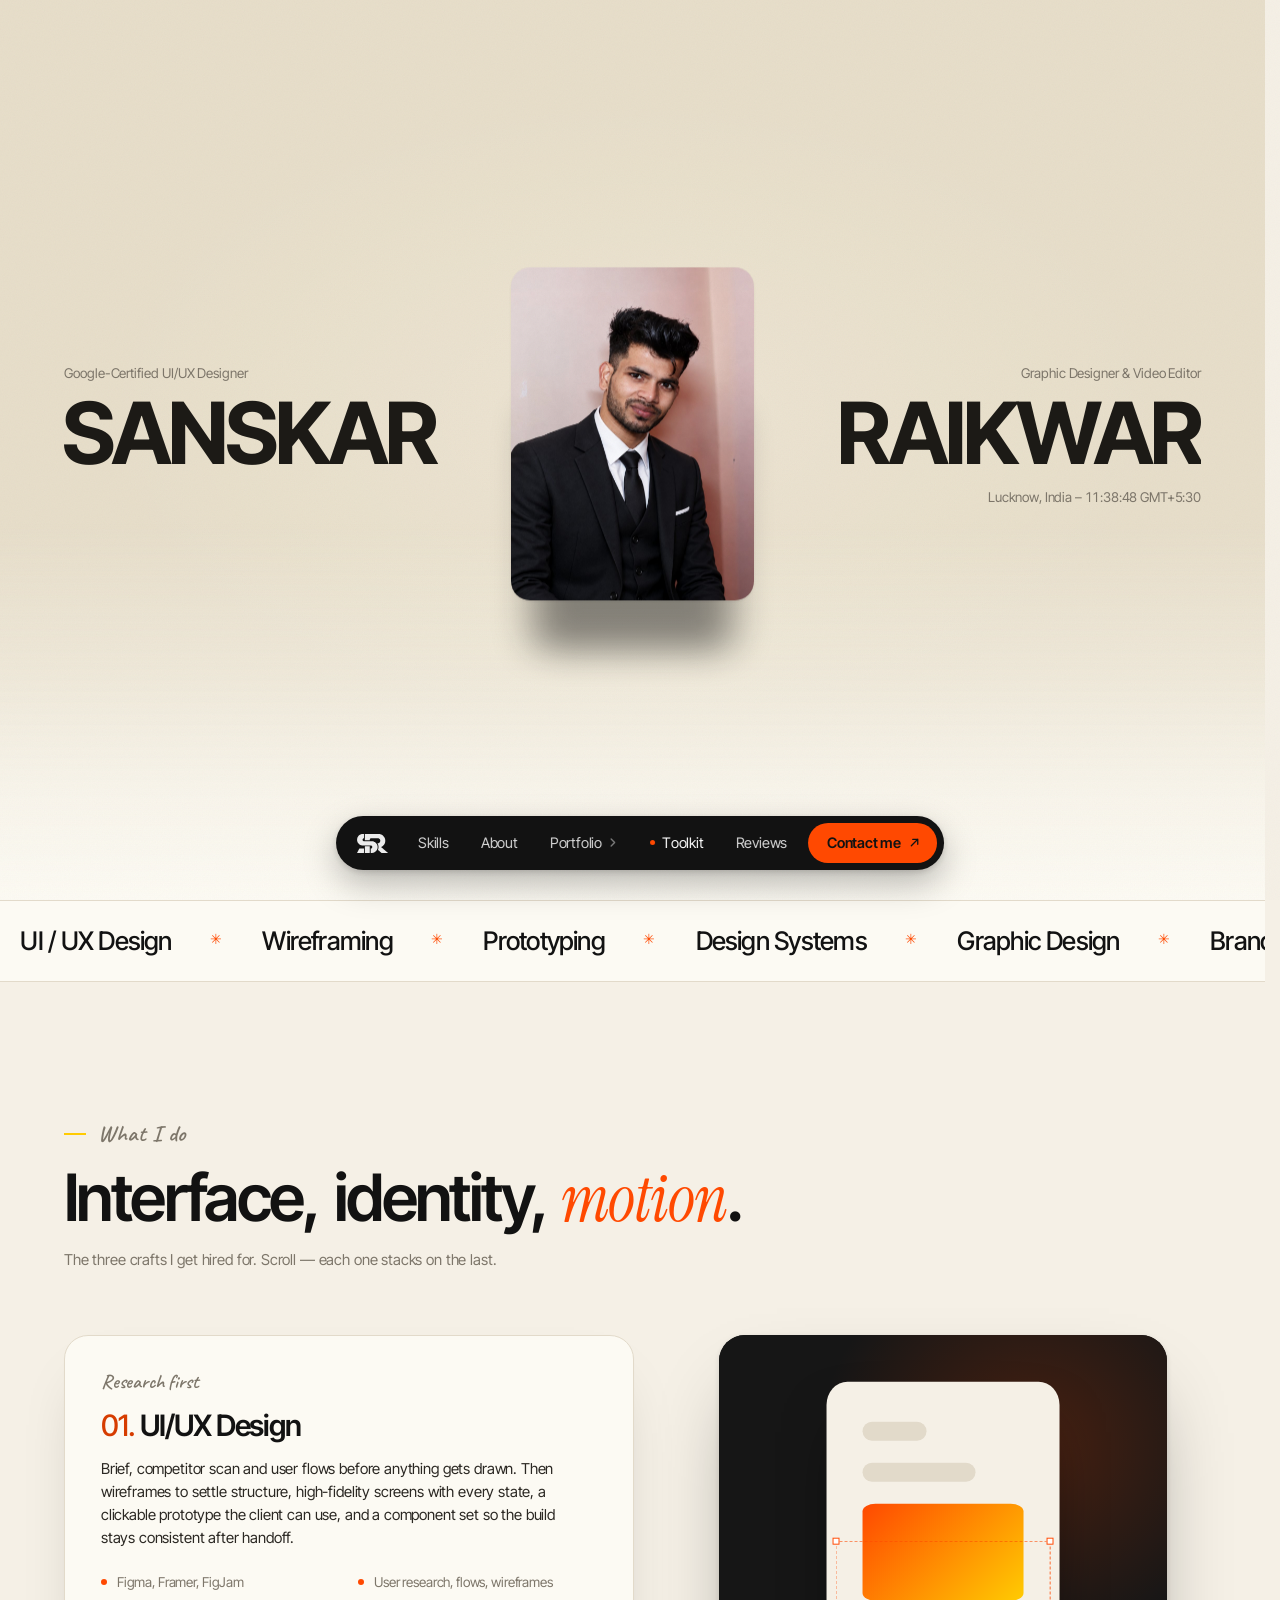
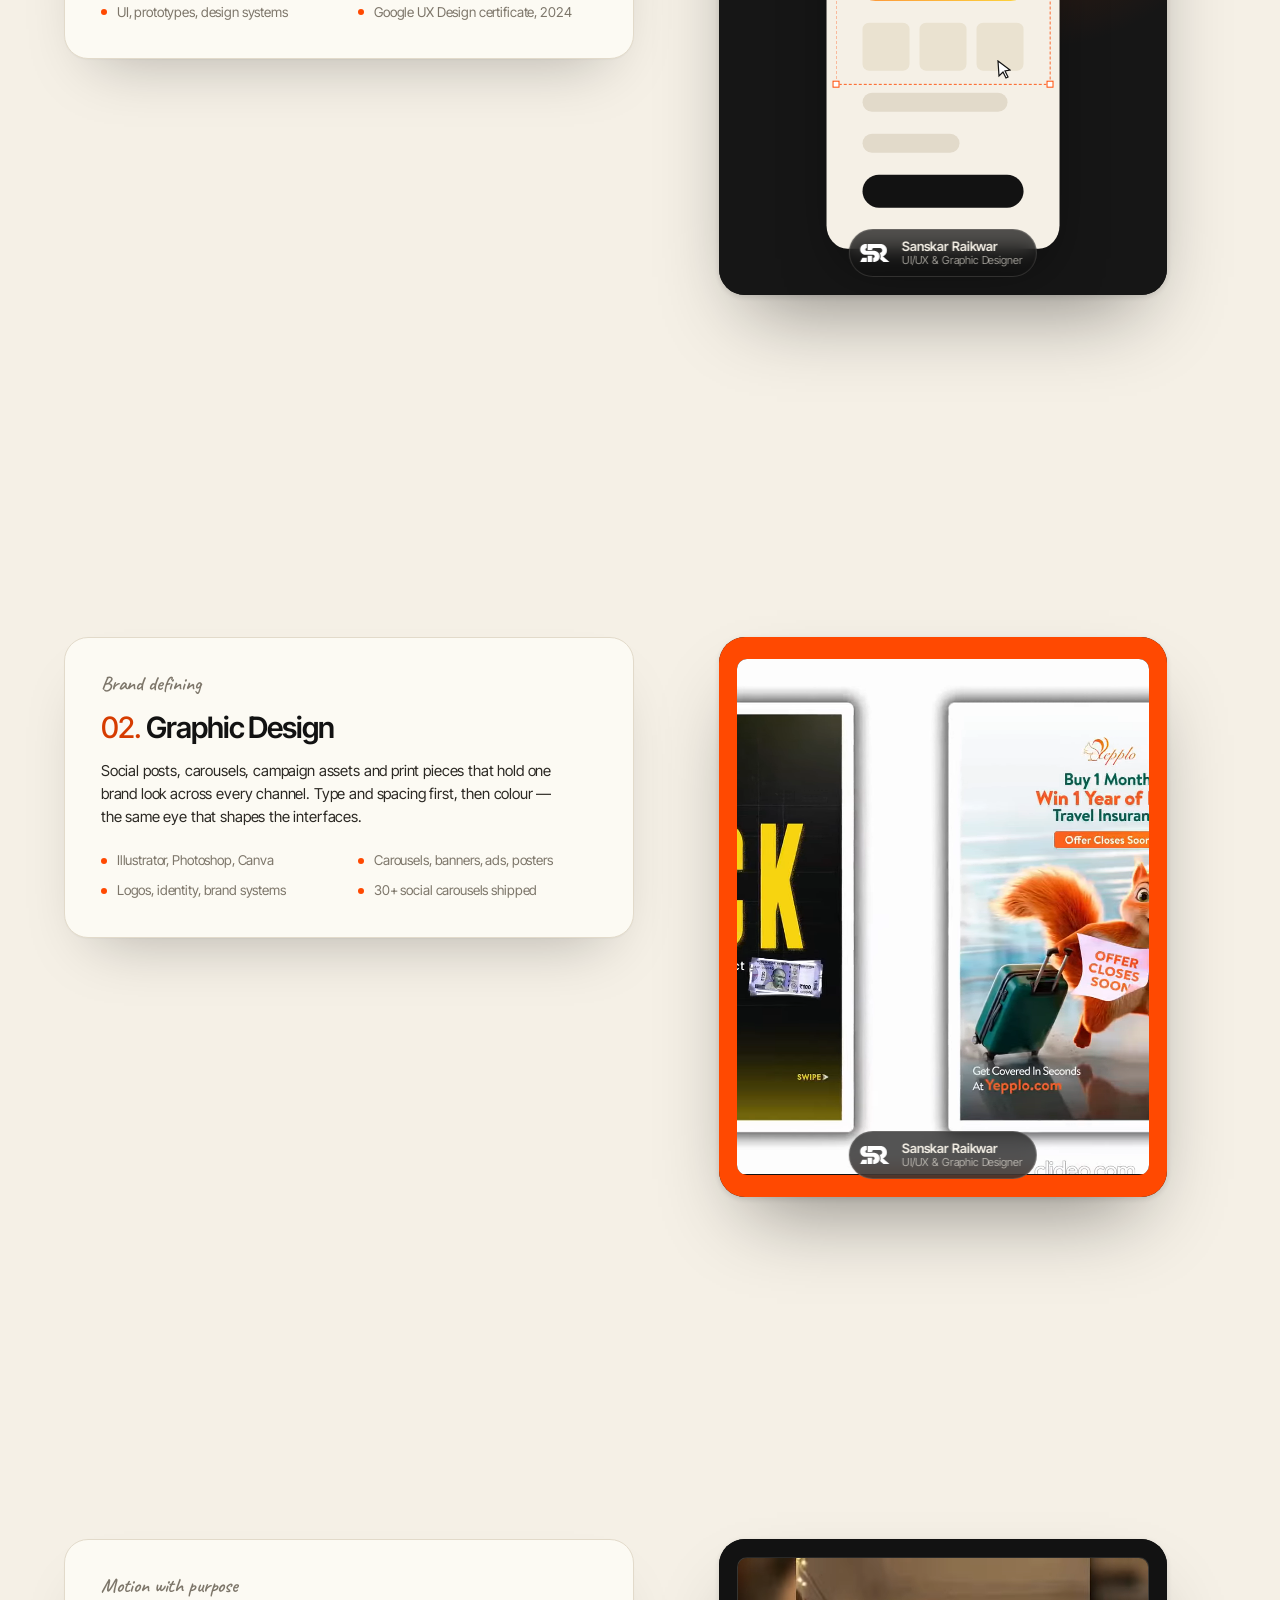
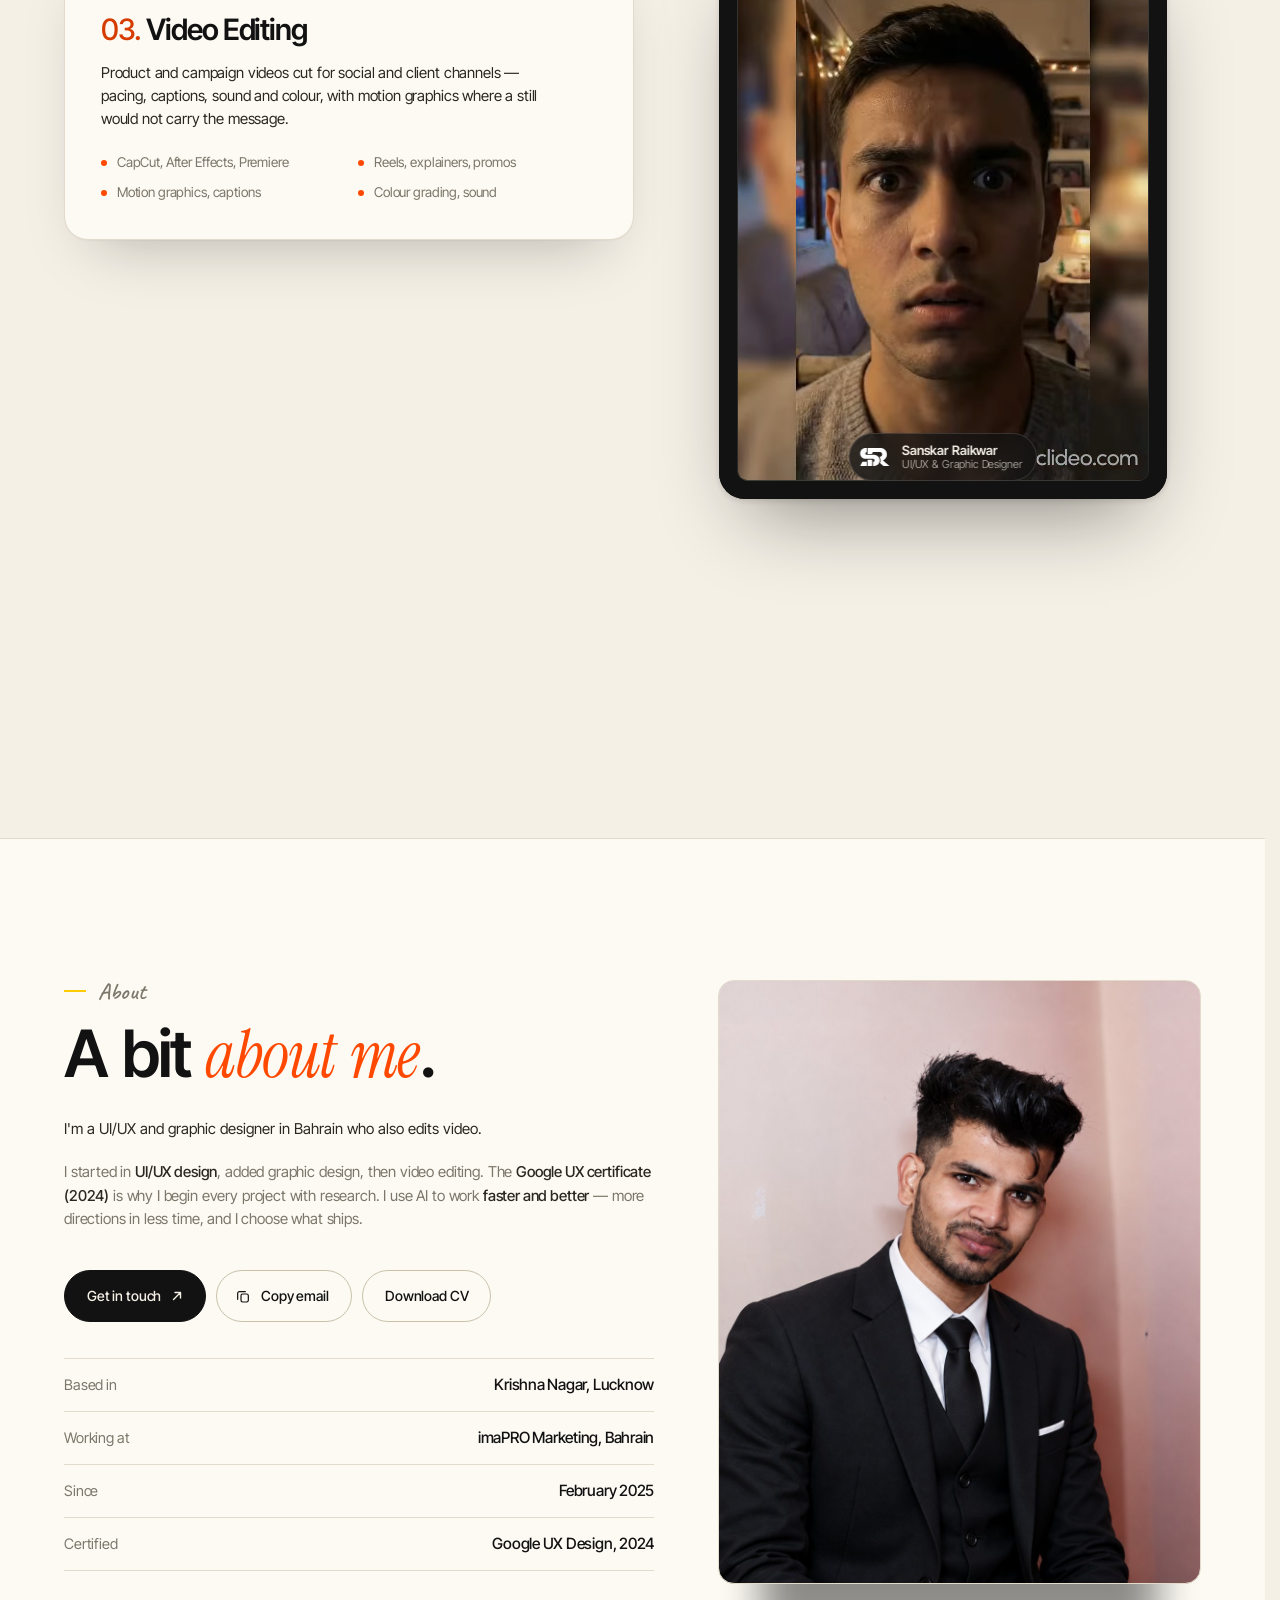
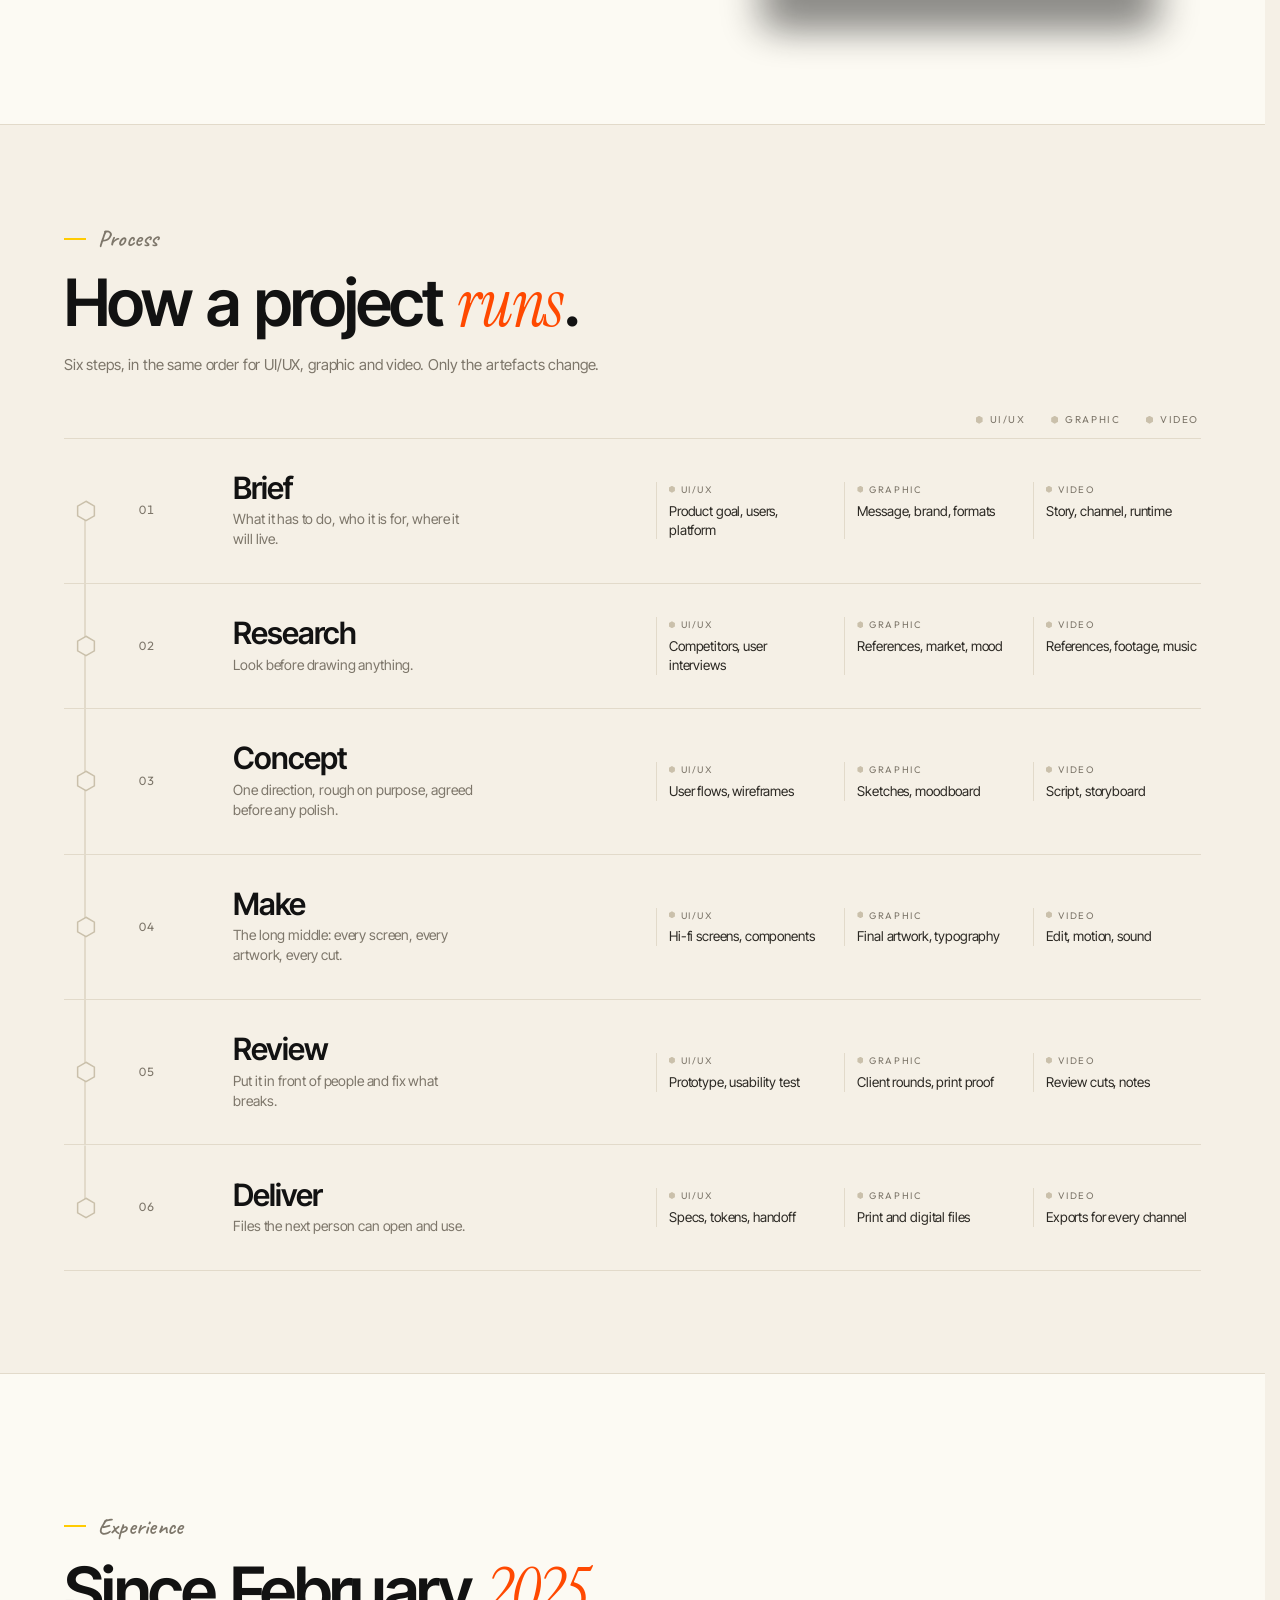
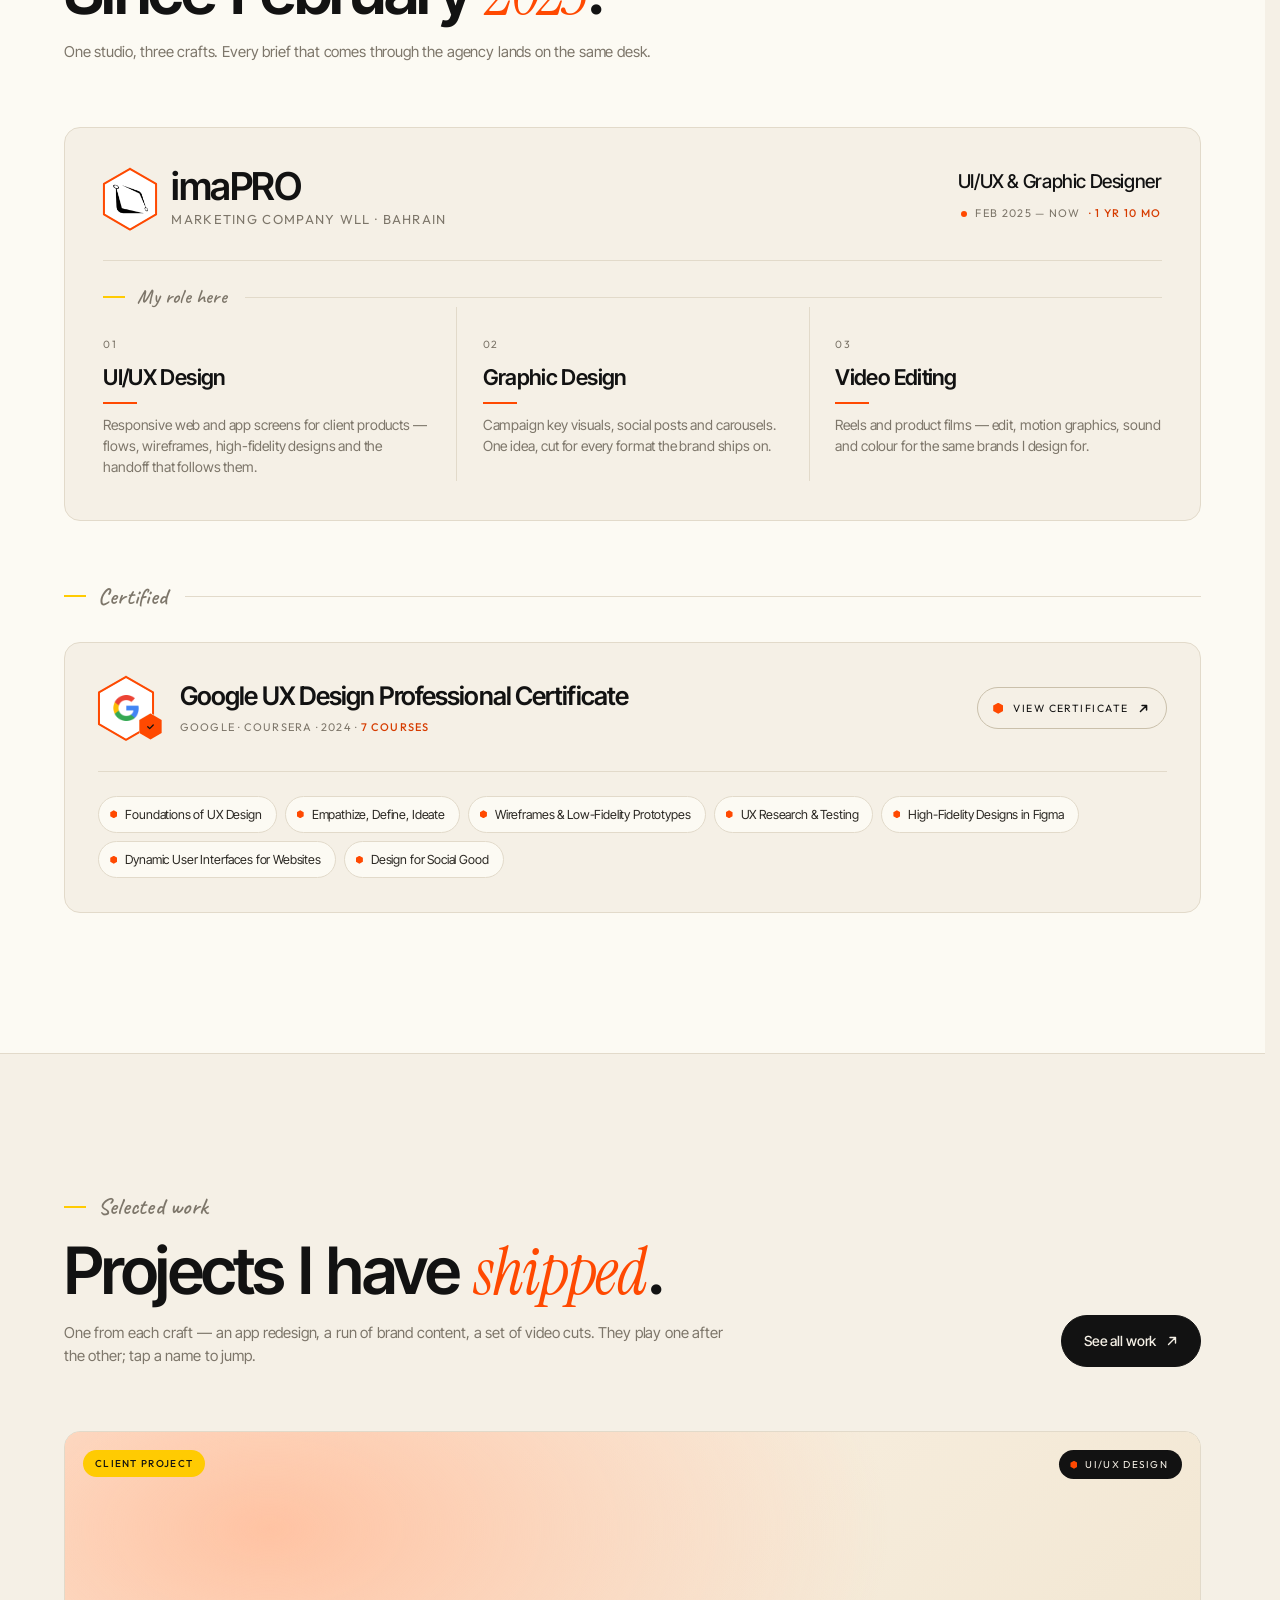
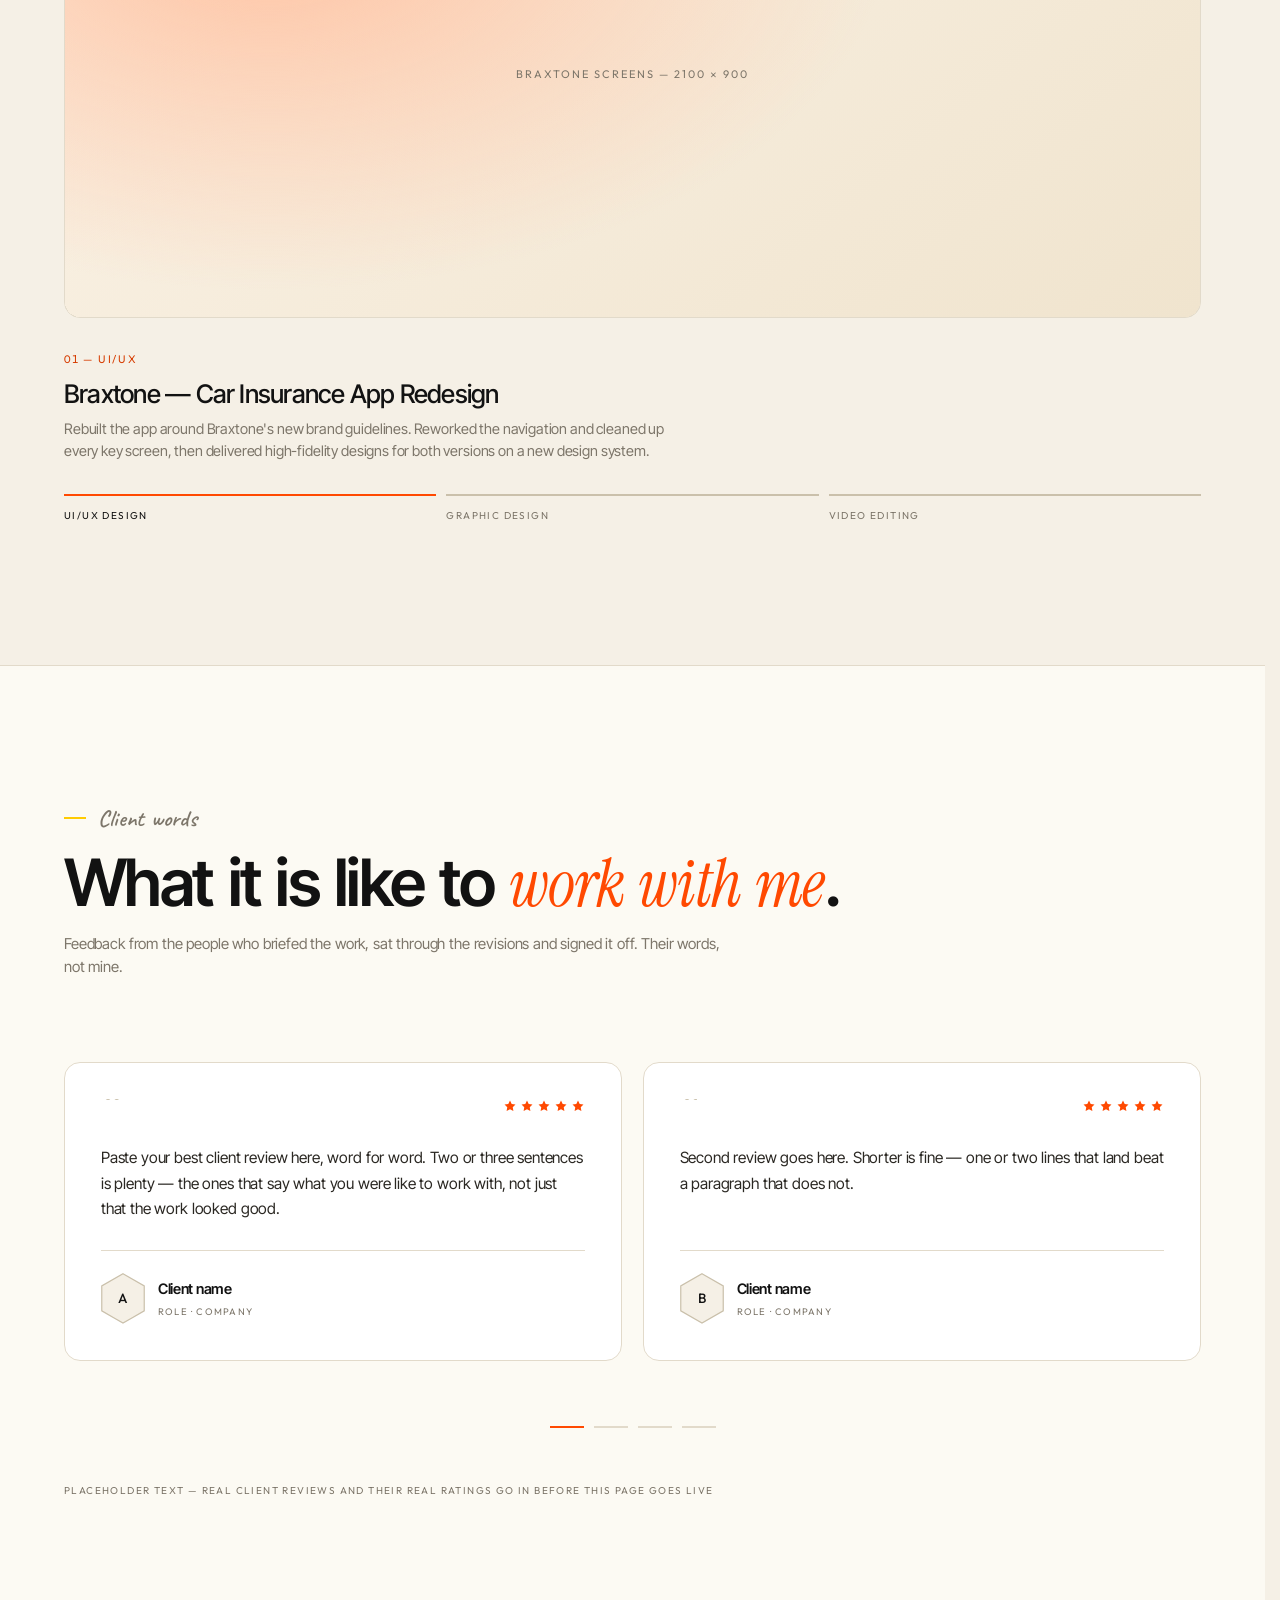
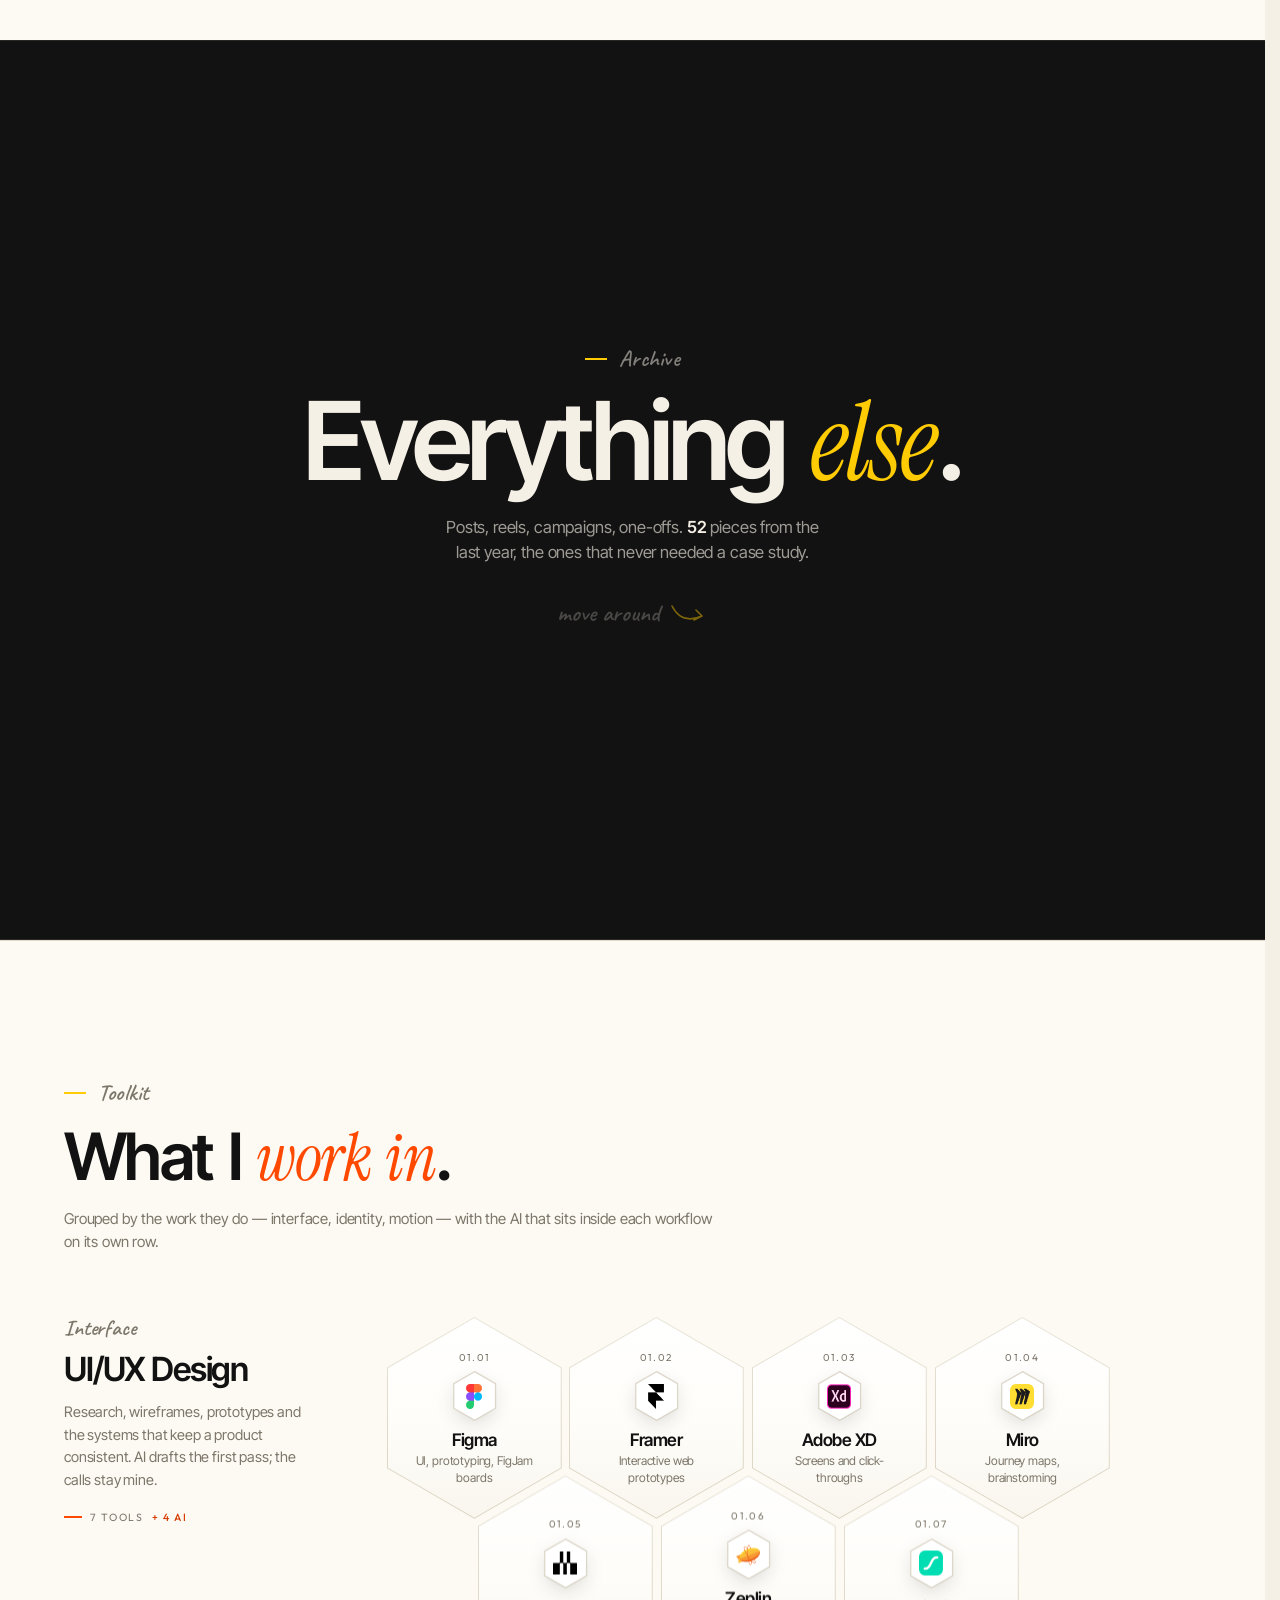
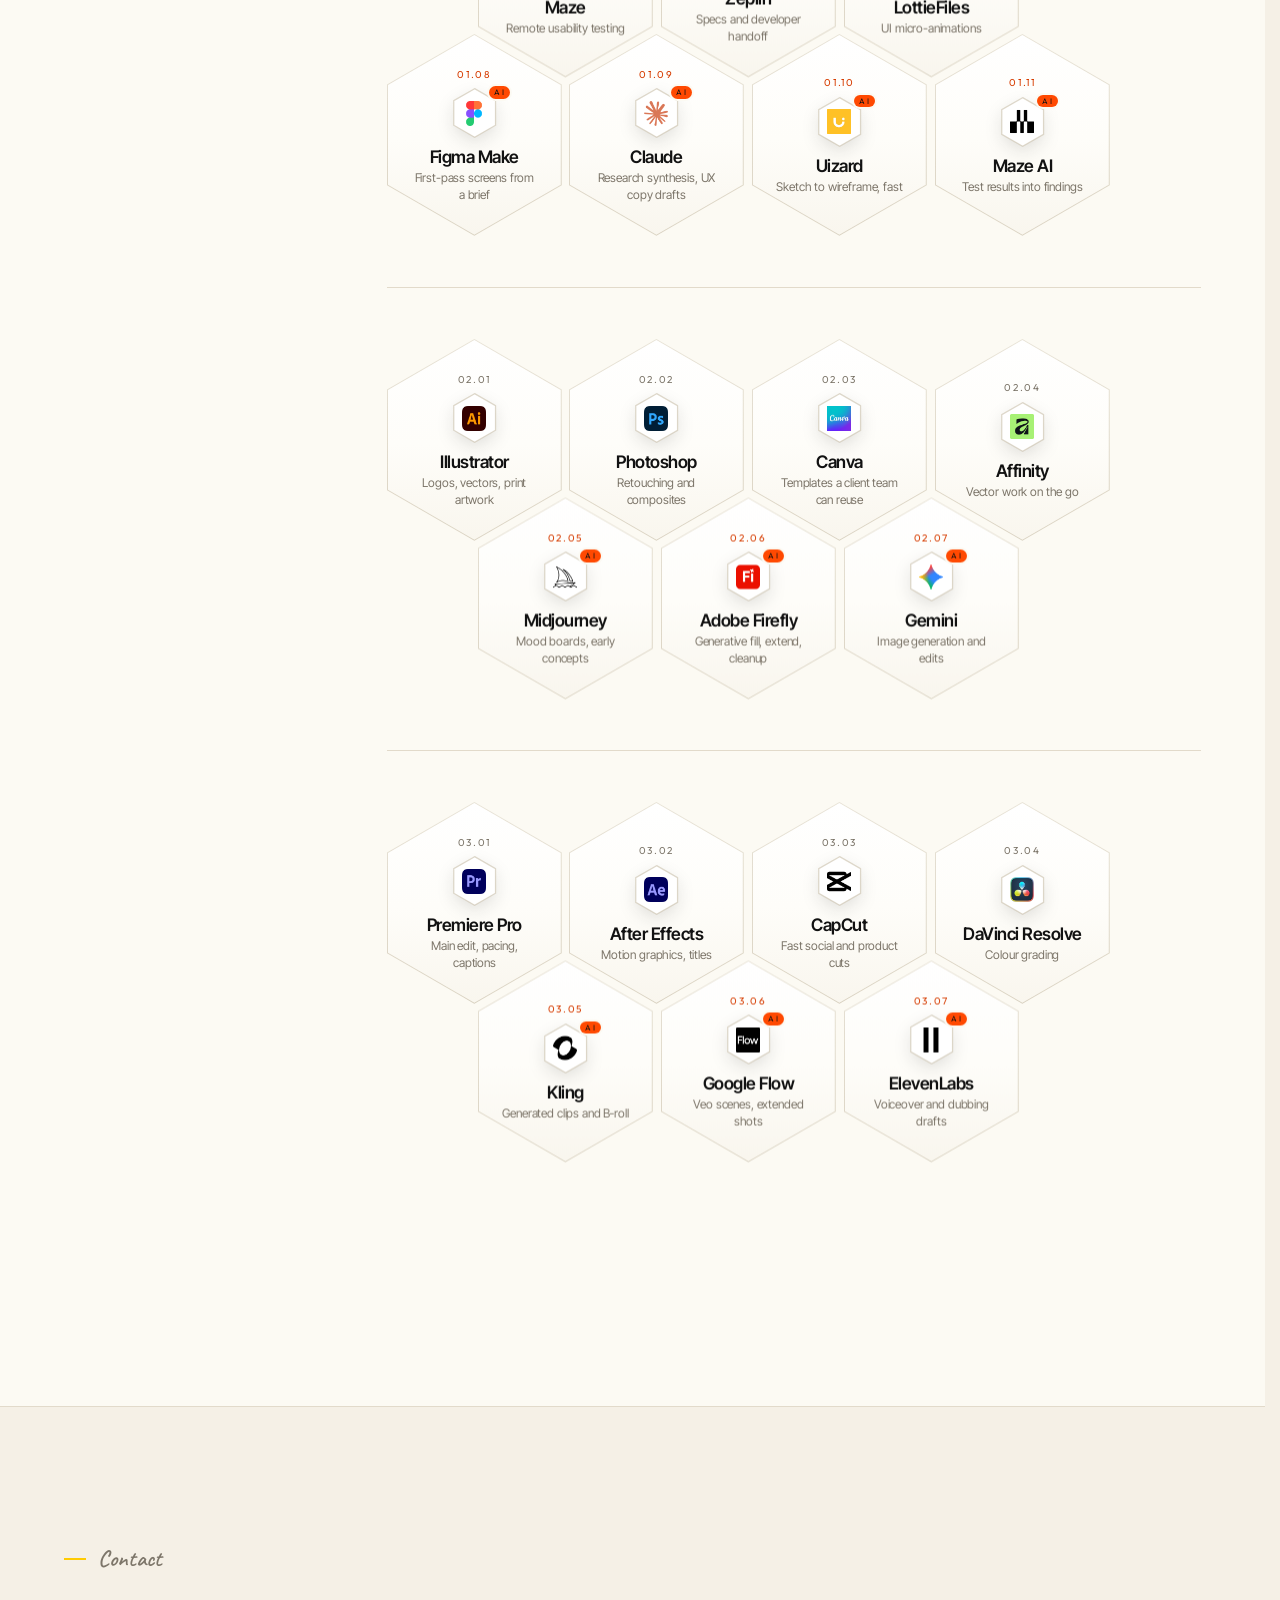
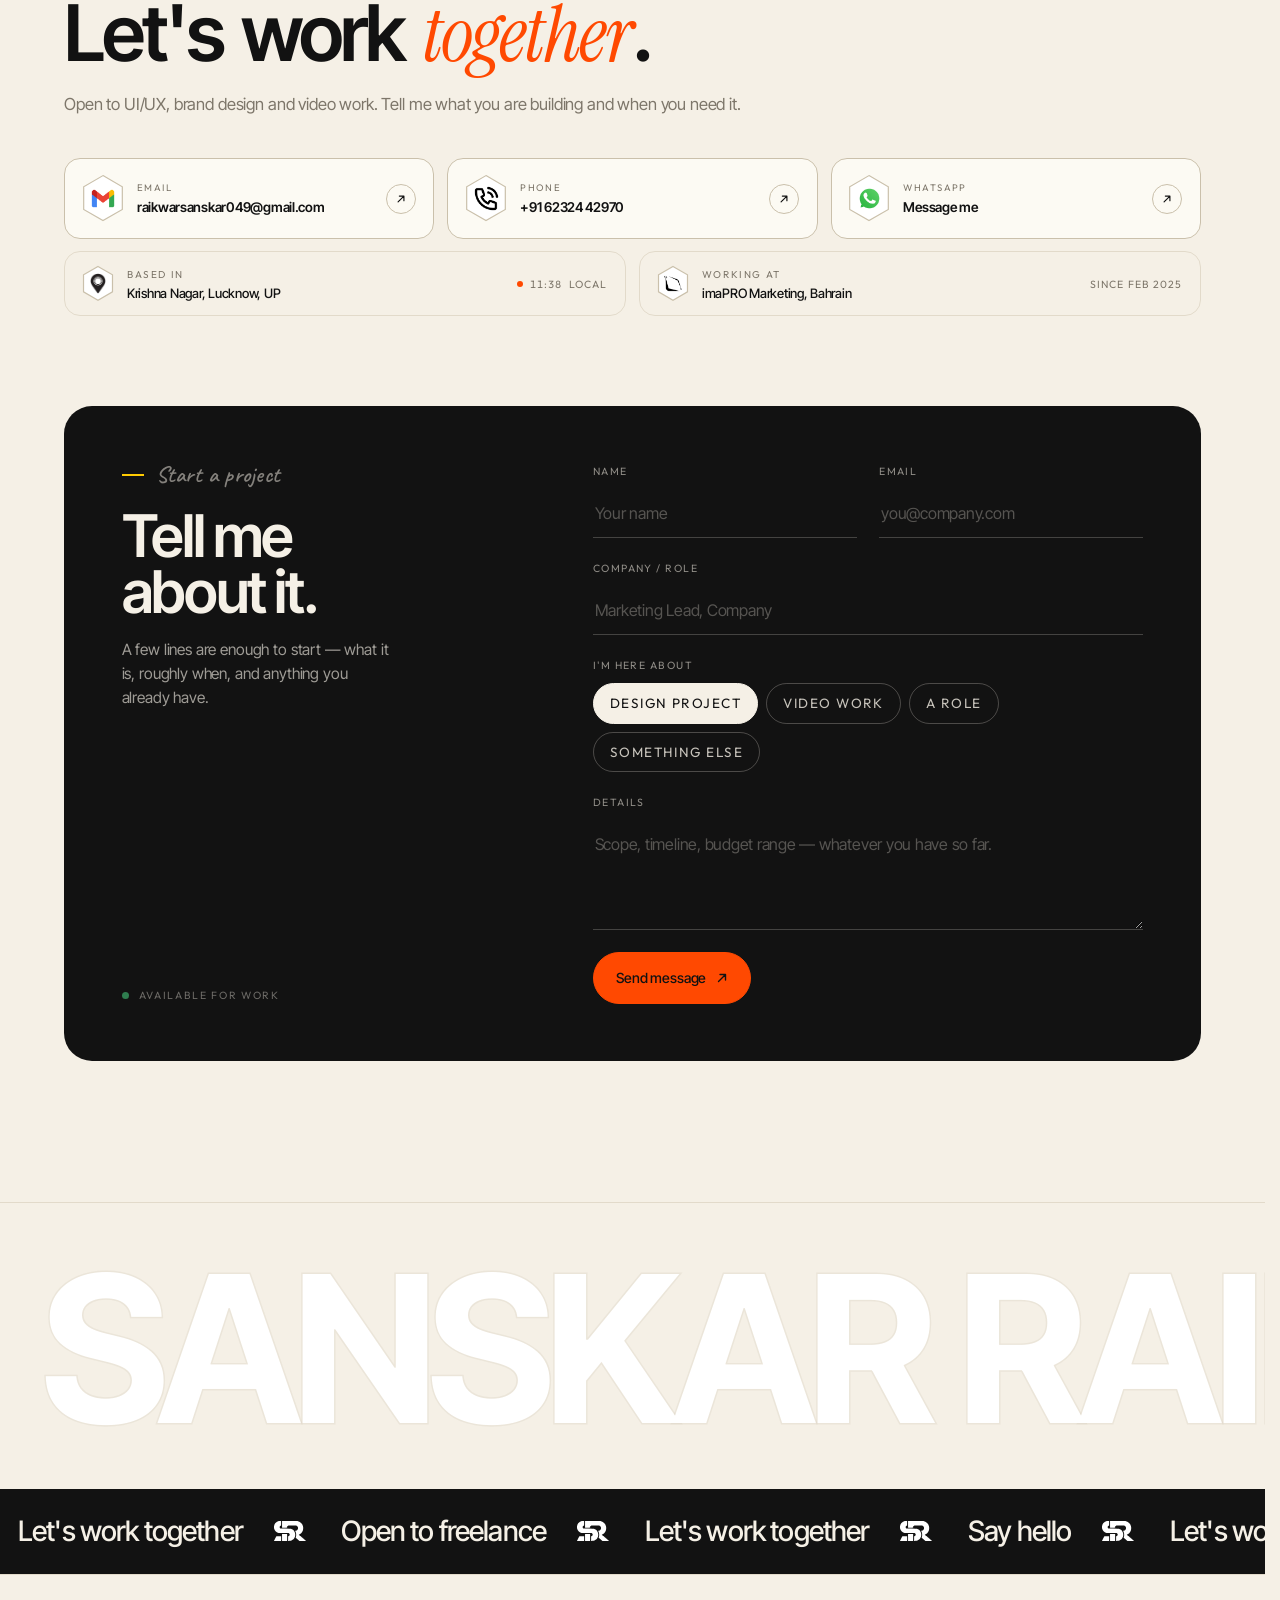
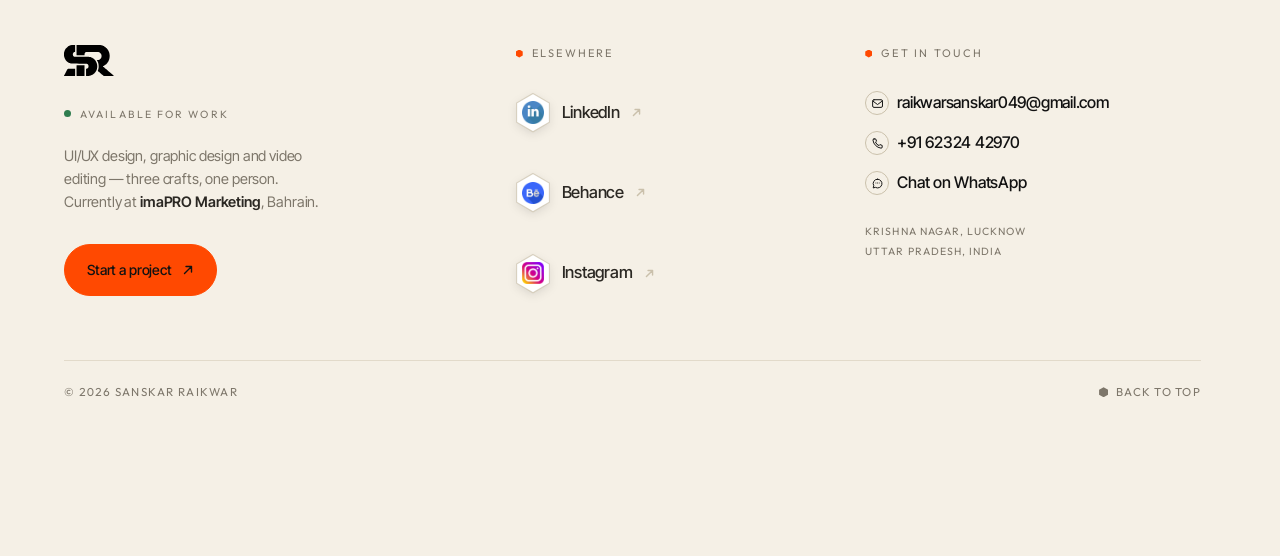
==== commit 3c00e8b3: "Centre phone hero content between the top bar and the marquee strip Co-Authored-By: Claude Sonnet 5." ====
--- a/index.html
+++ b/index.html
@@ -34,7 +34,7 @@
 <link rel="preconnect" href="https://fonts.googleapis.com">
 <link rel="preconnect" href="https://fonts.gstatic.com" crossorigin>
 <link href="https://fonts.googleapis.com/css2?family=Inter+Tight:ital,wght@0,300..800;1,300..800&family=Instrument+Serif:ital@0;1&family=Caveat:wght@500;600&display=swap" rel="stylesheet">
-<link rel="stylesheet" href="css/styles.css?v=6">
+<link rel="stylesheet" href="css/styles.css?v=7">
 </head>
 <body>
 
--- a/css/styles.css
+++ b/css/styles.css
@@ -2713,7 +2713,10 @@
 @media (max-width:640px){
   .hero{
     min-height:calc(100svh - 64px);
-    padding-block:clamp(72px,10vh,110px) clamp(64px,9vh,96px);
+    /* the fixed top bar covers the first 60px of the hero, so it is added to
+       the top padding: the content then centres in the part you can see,
+       with equal space above (below the bar) and below (above the strip) */
+    padding-block:calc(var(--topbar,60px) + clamp(40px,6vh,64px)) clamp(40px,6vh,64px);
   }
 }
 @media (max-width:860px){
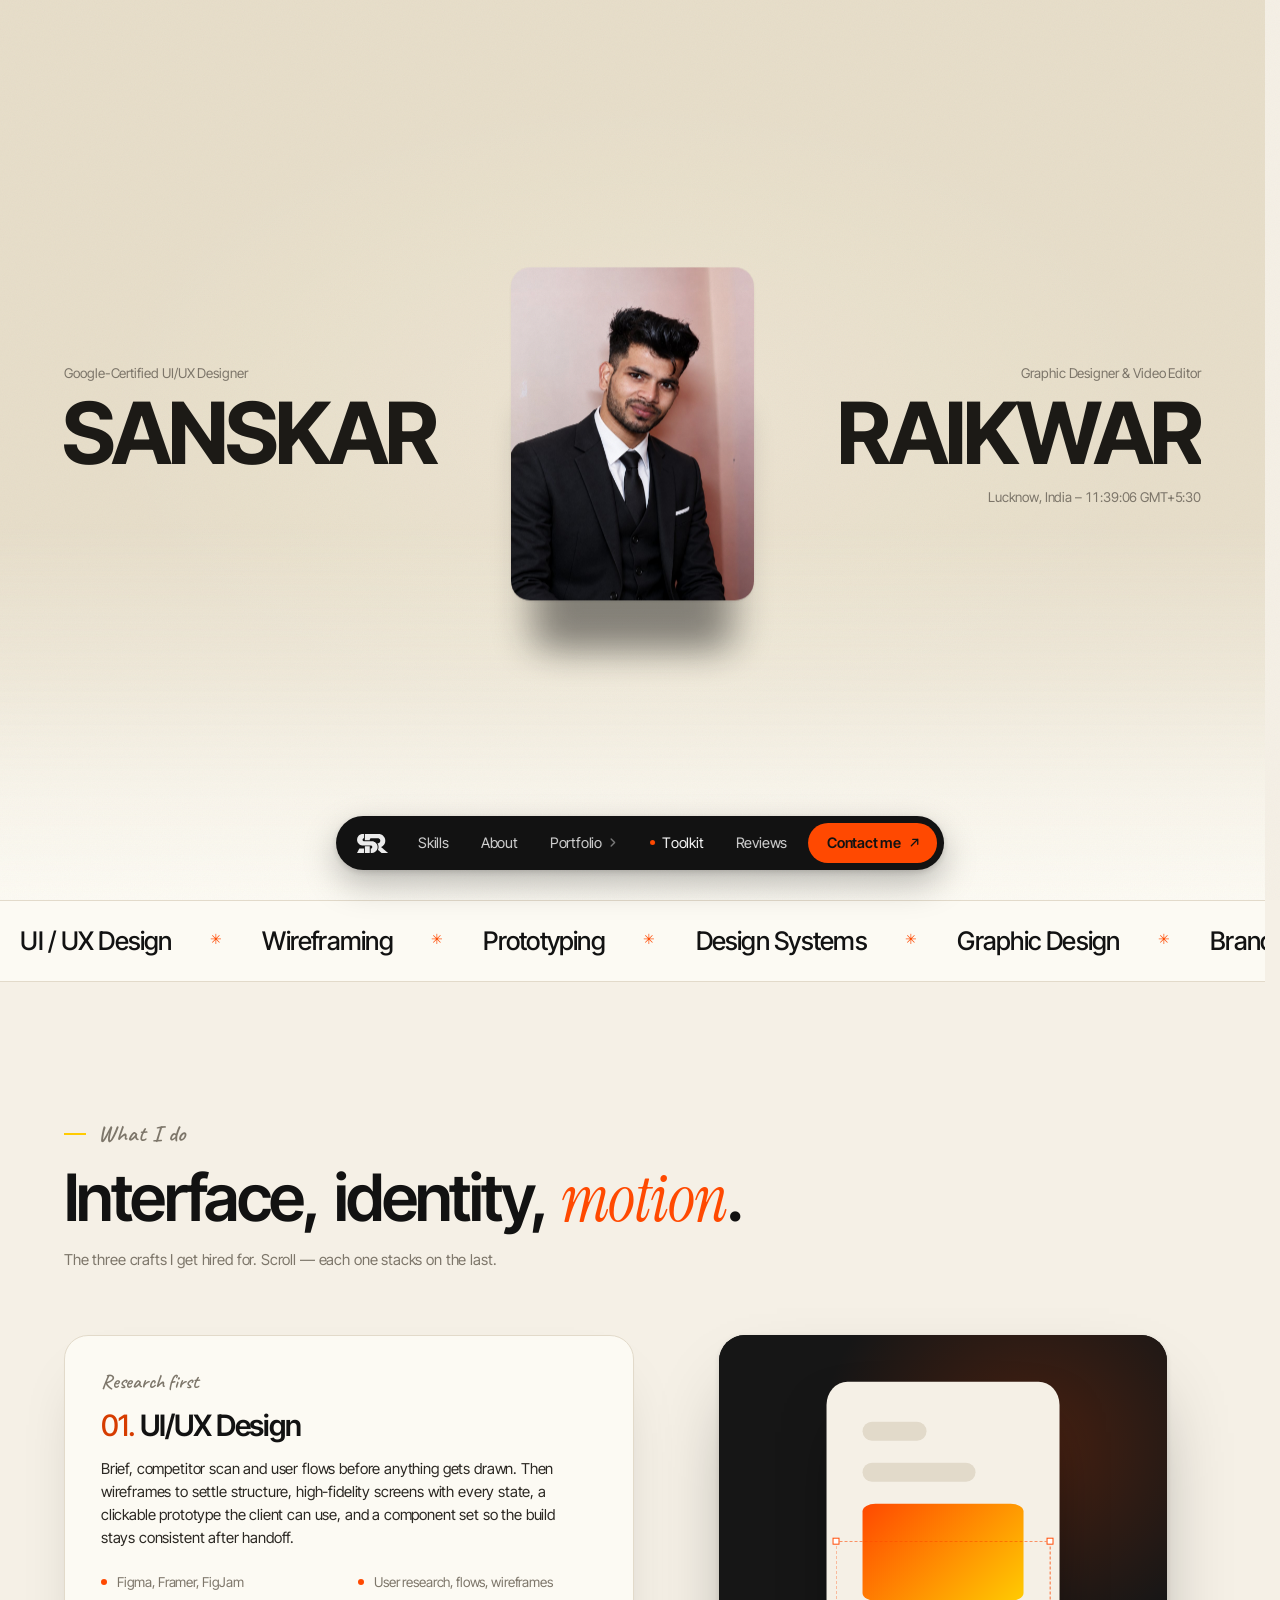
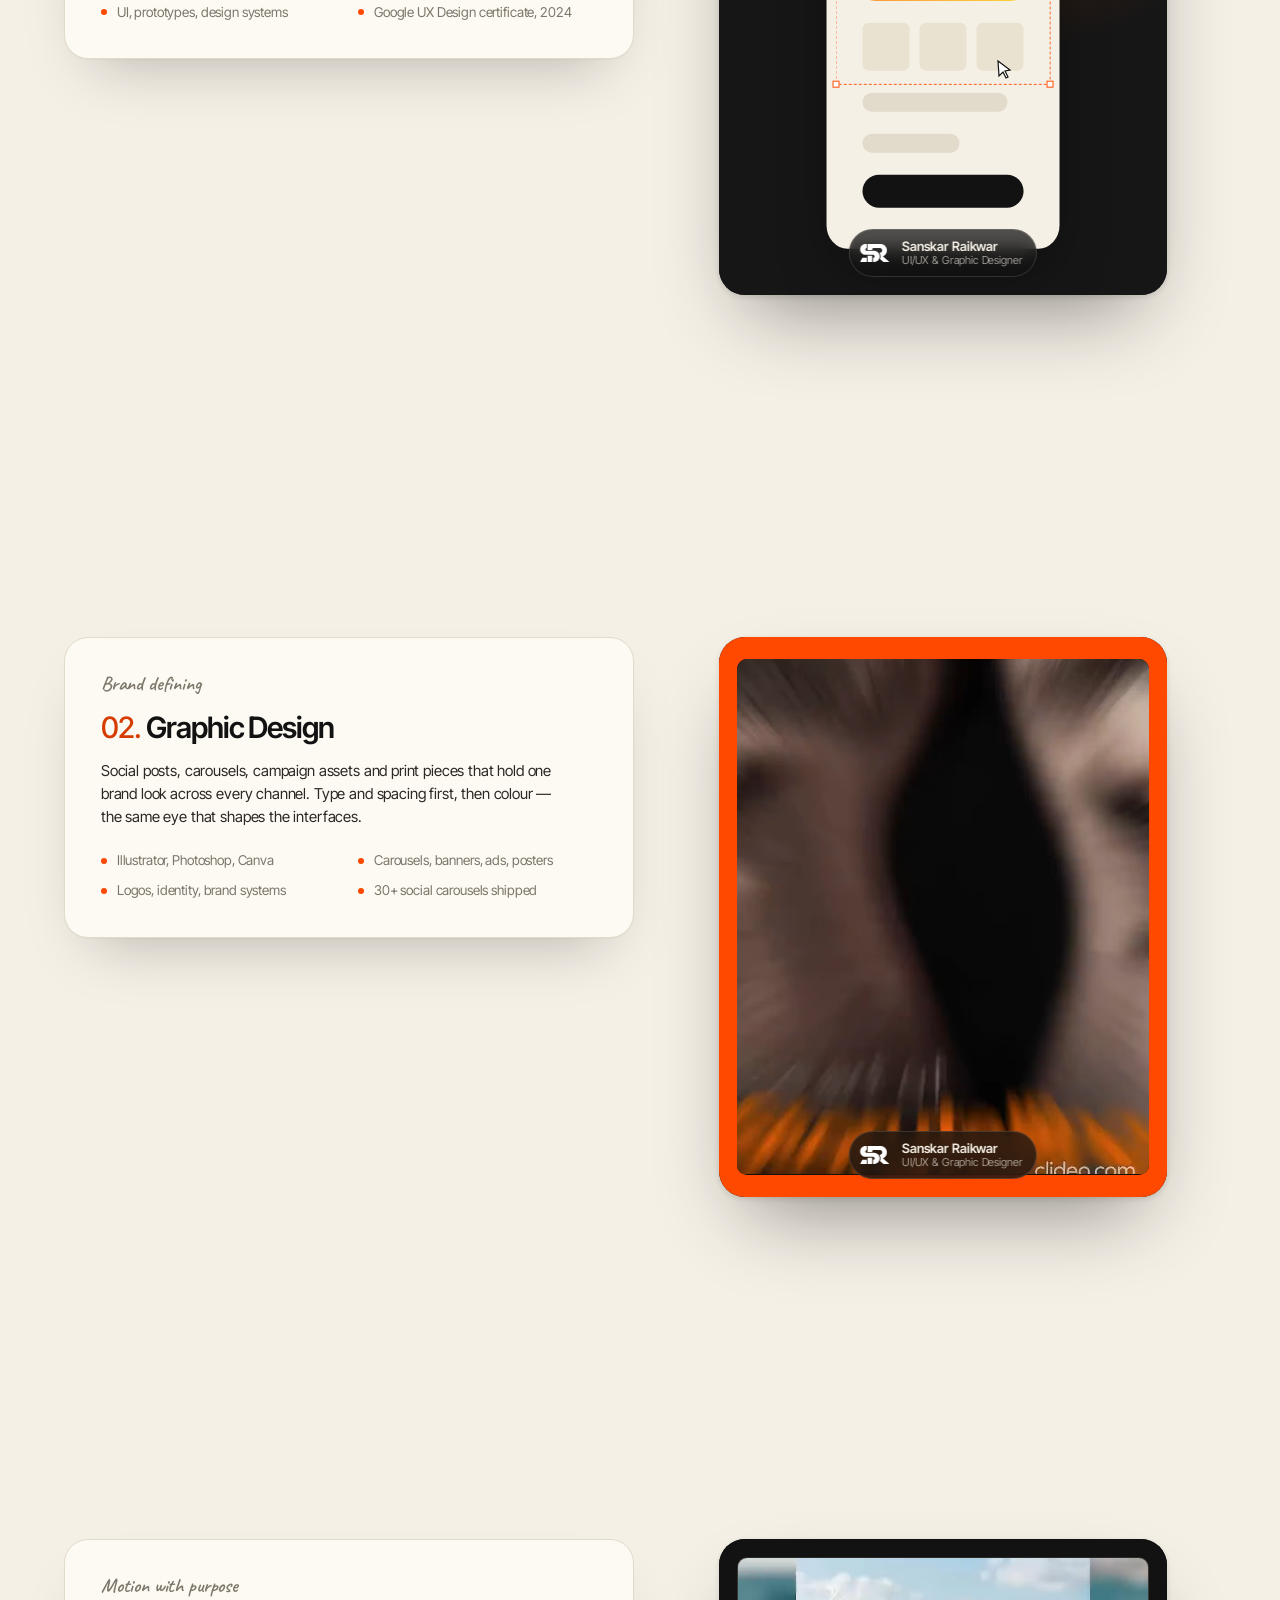
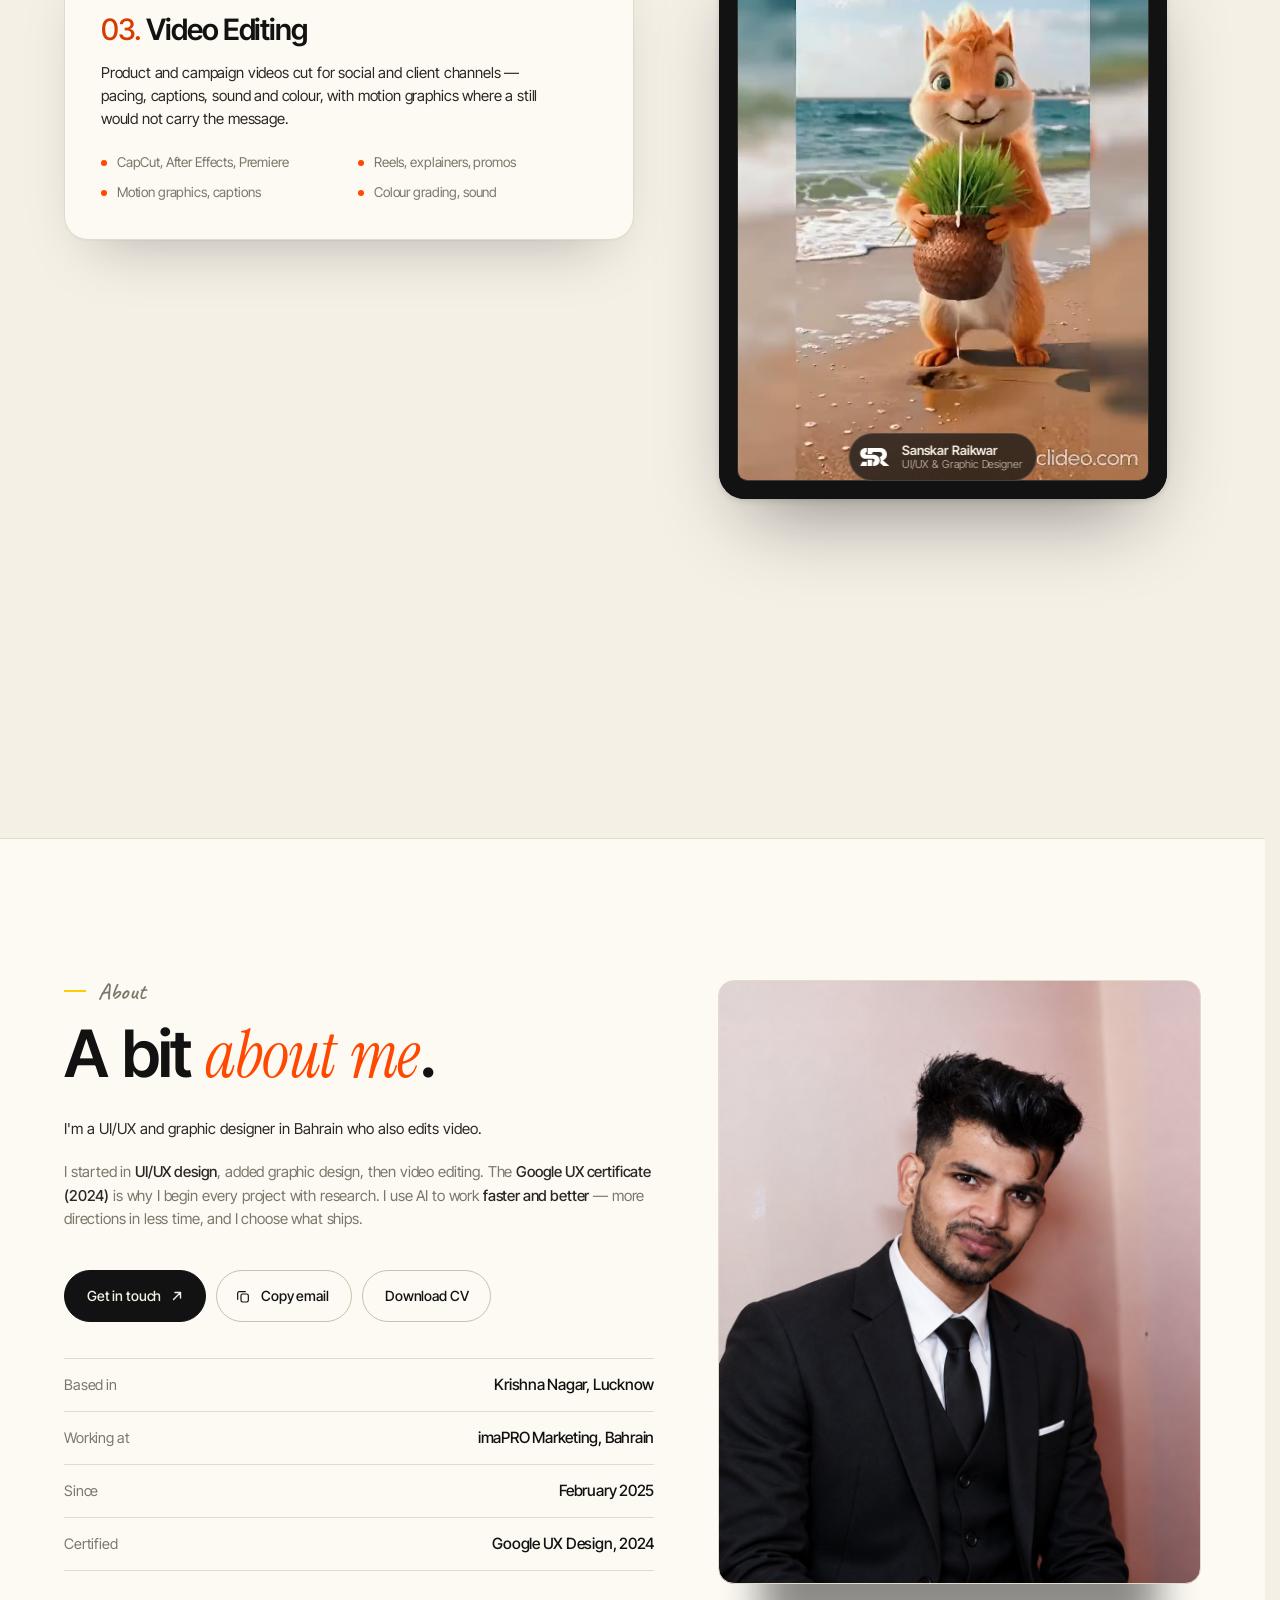
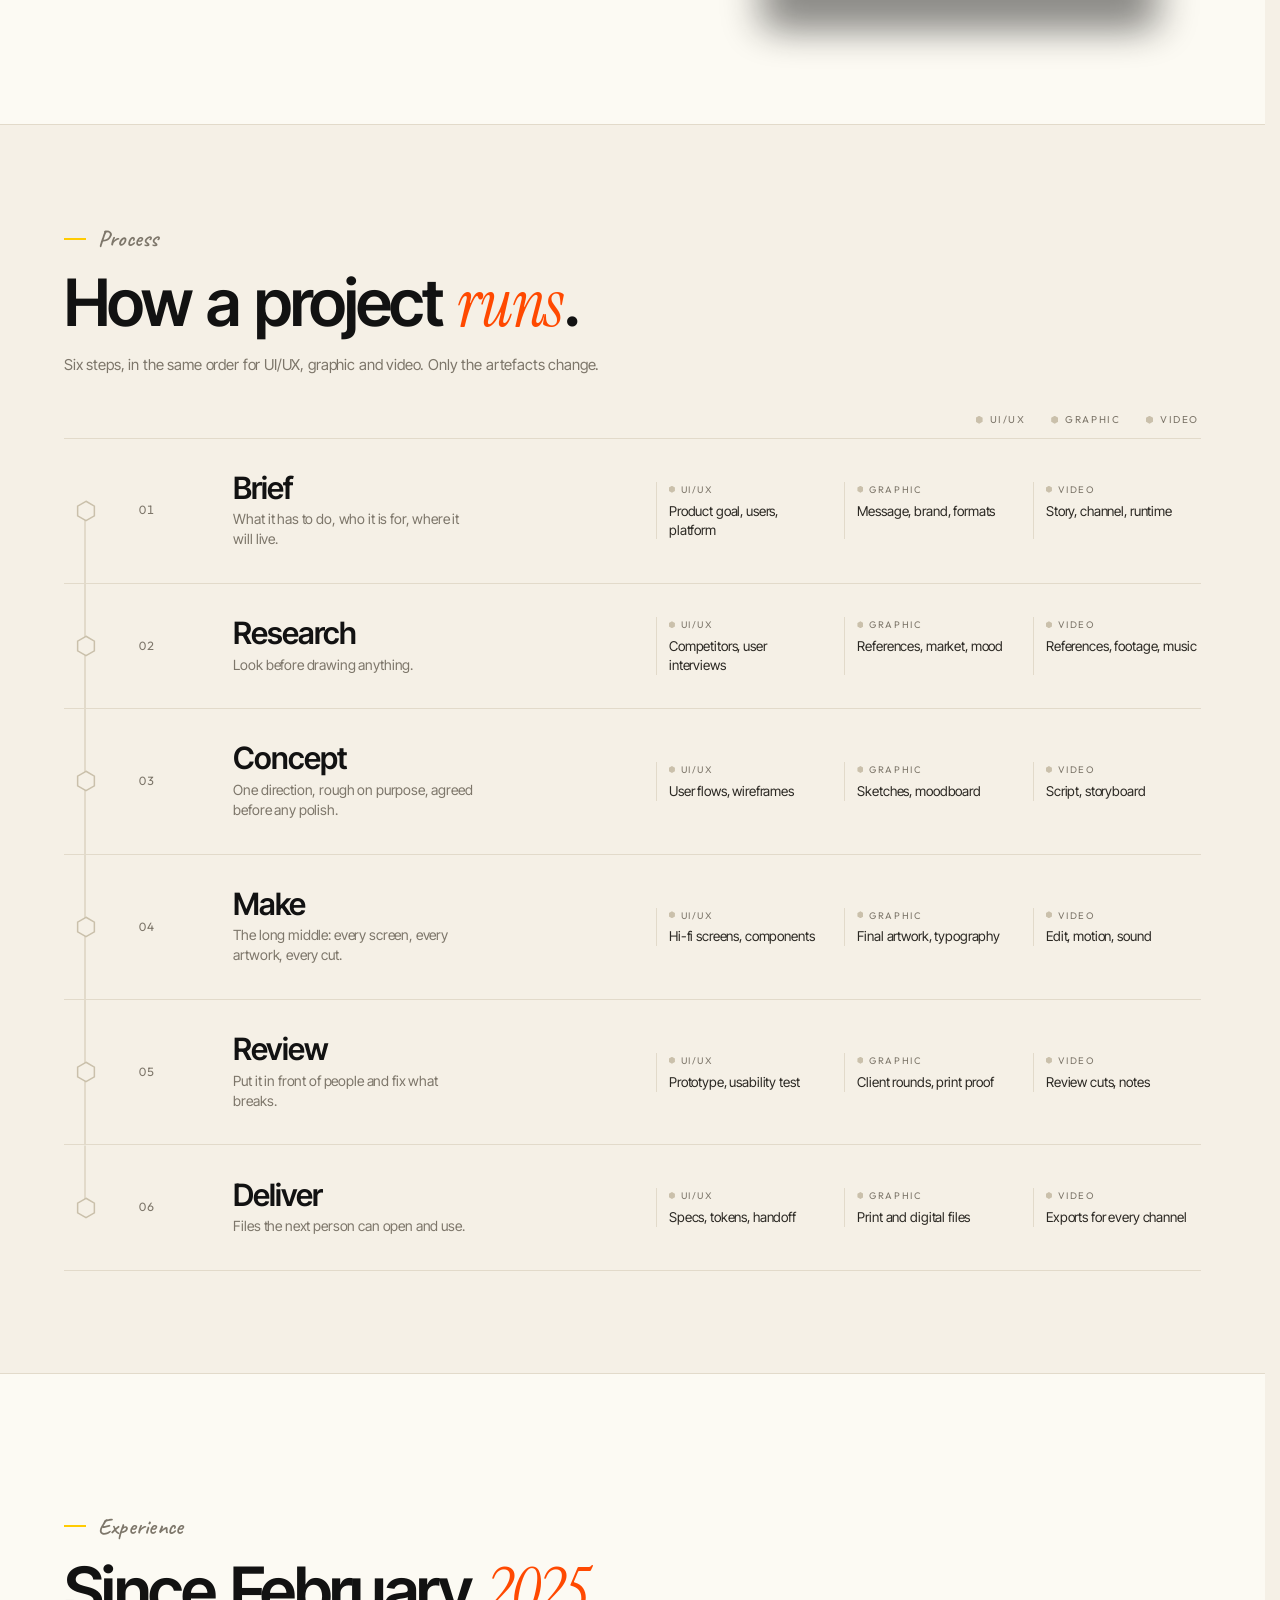
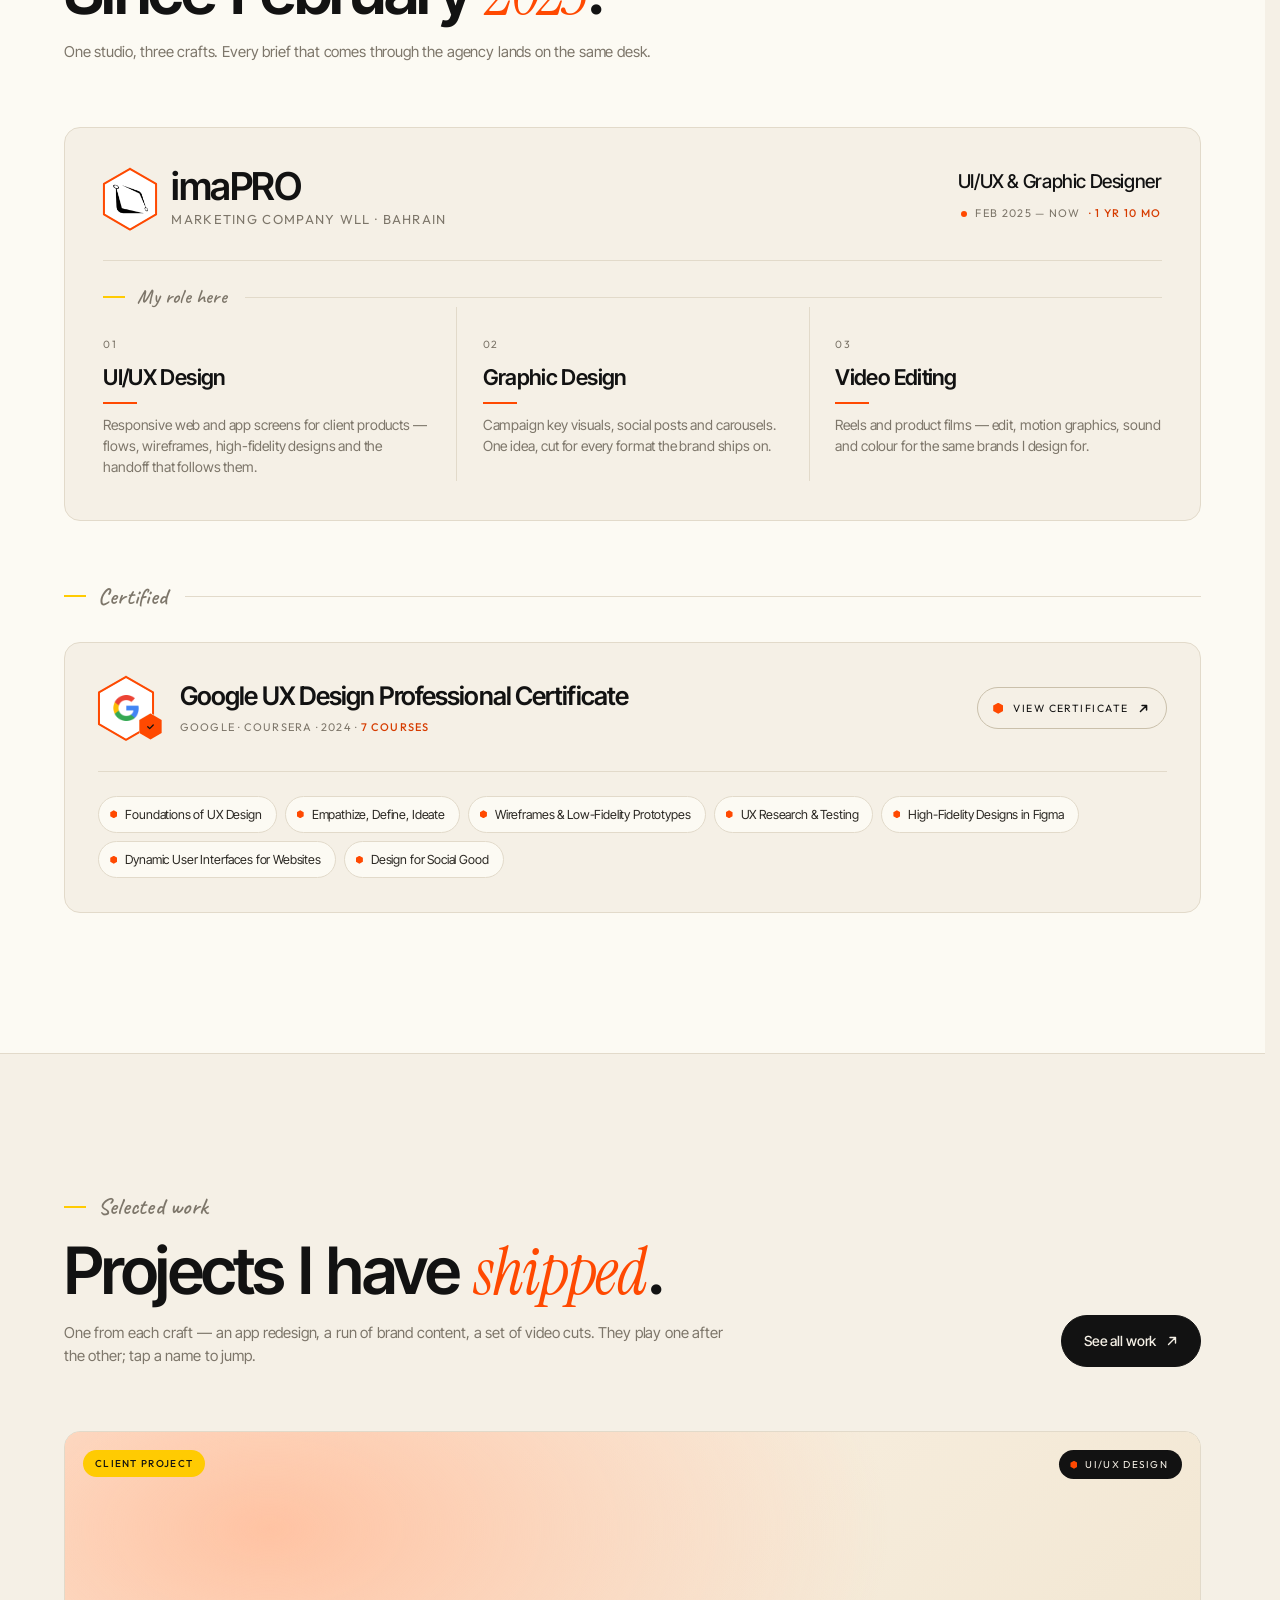
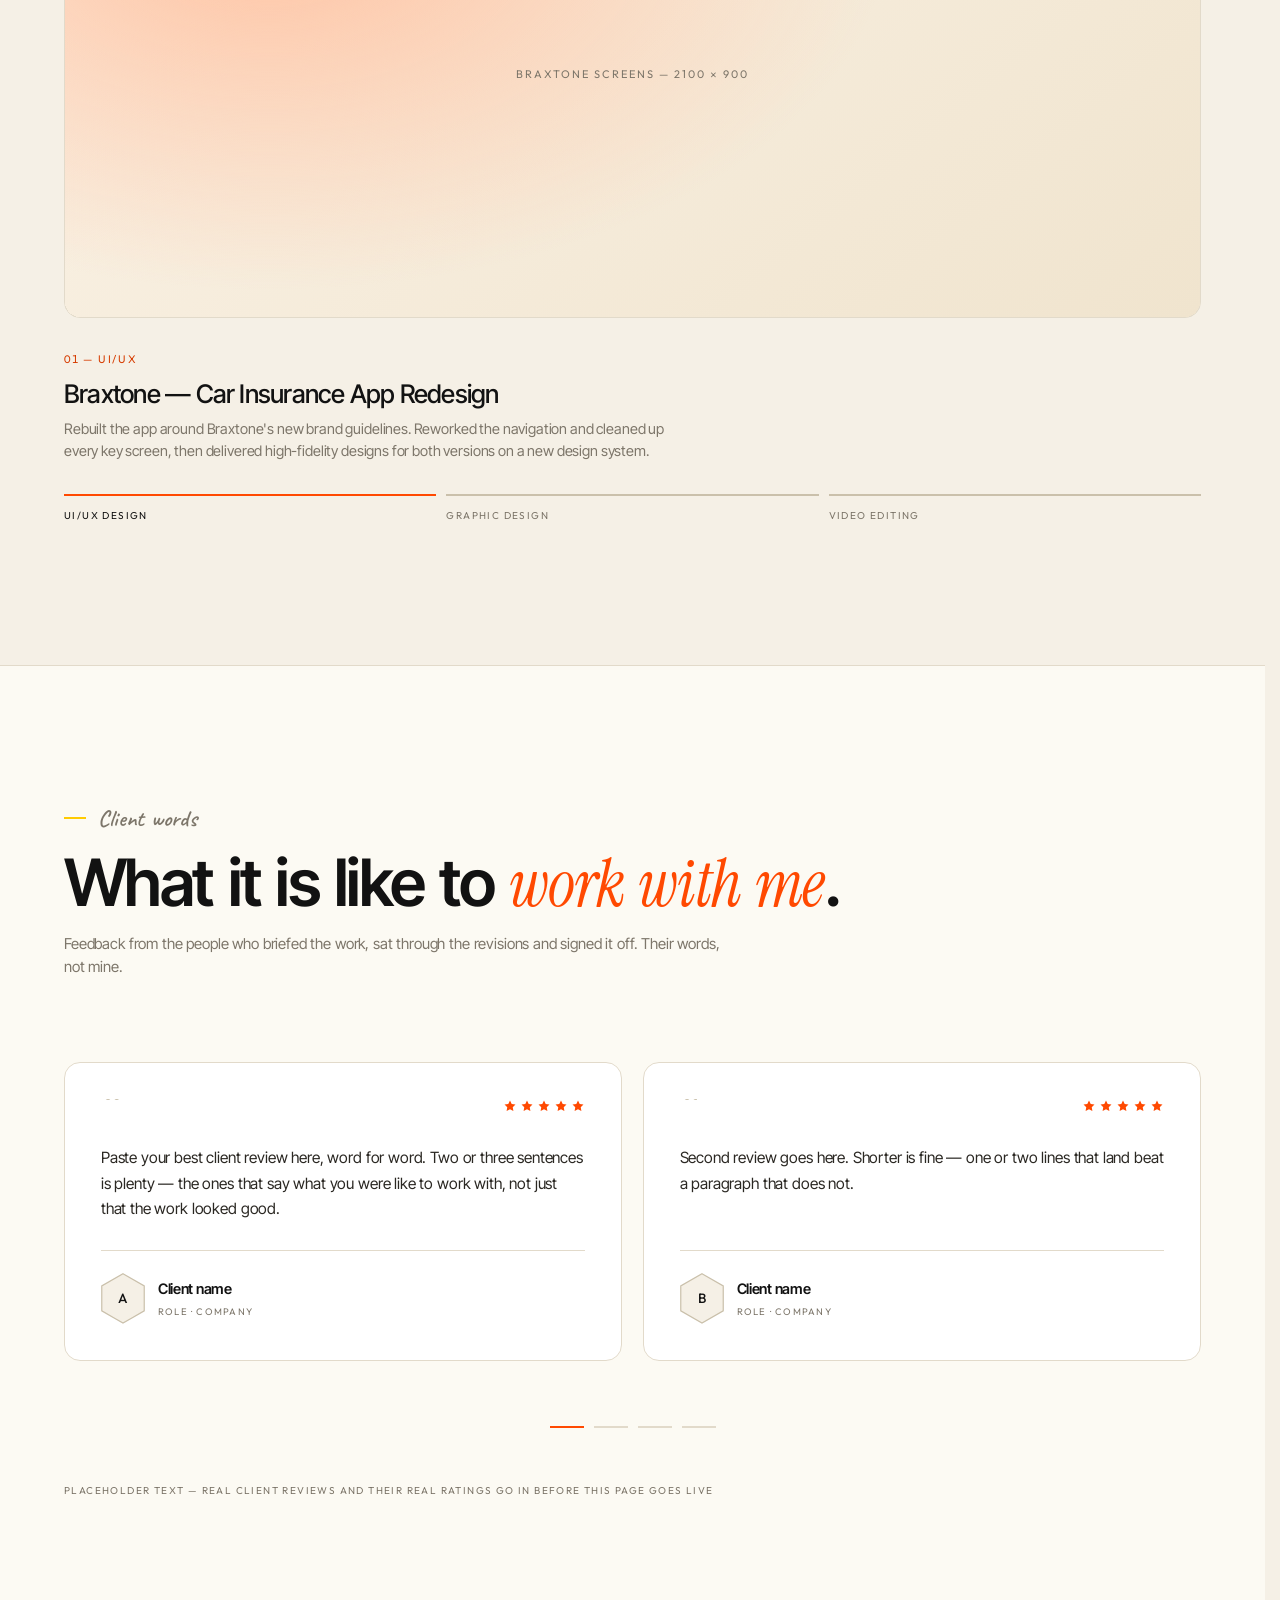
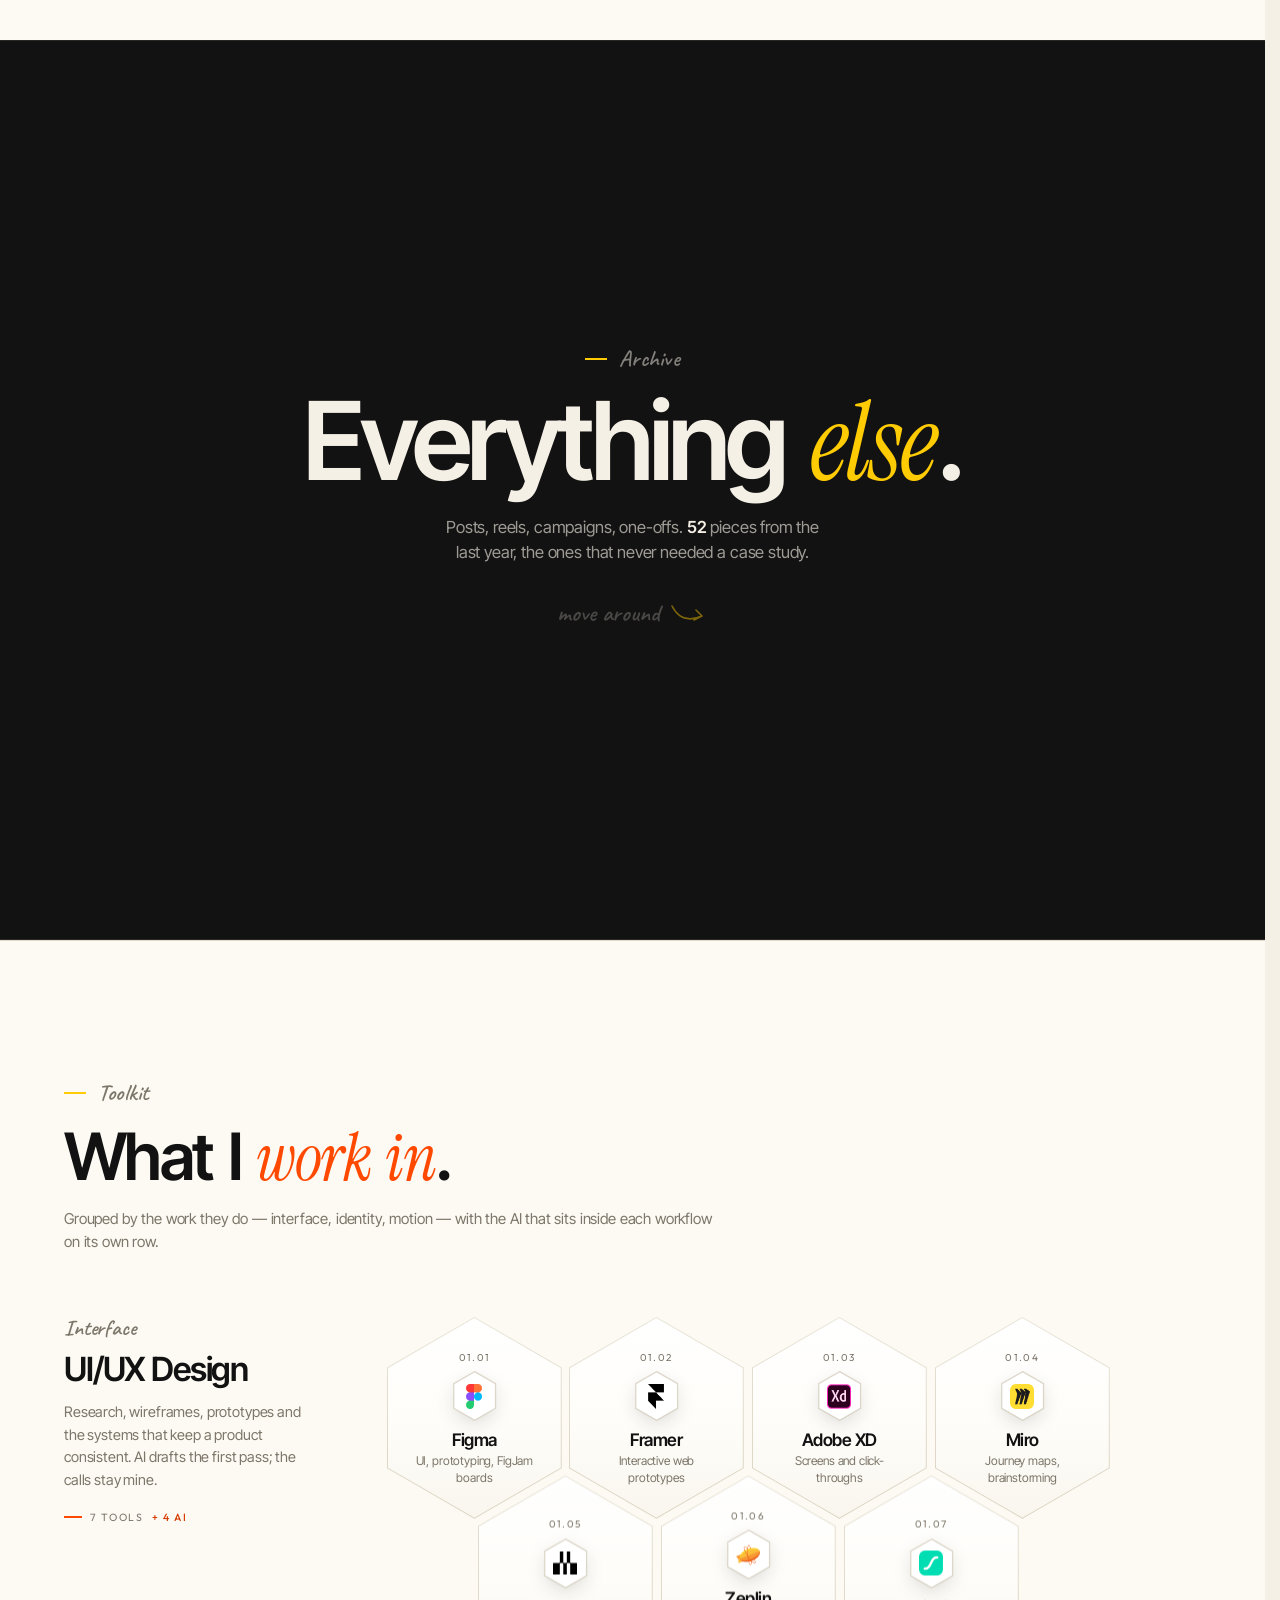
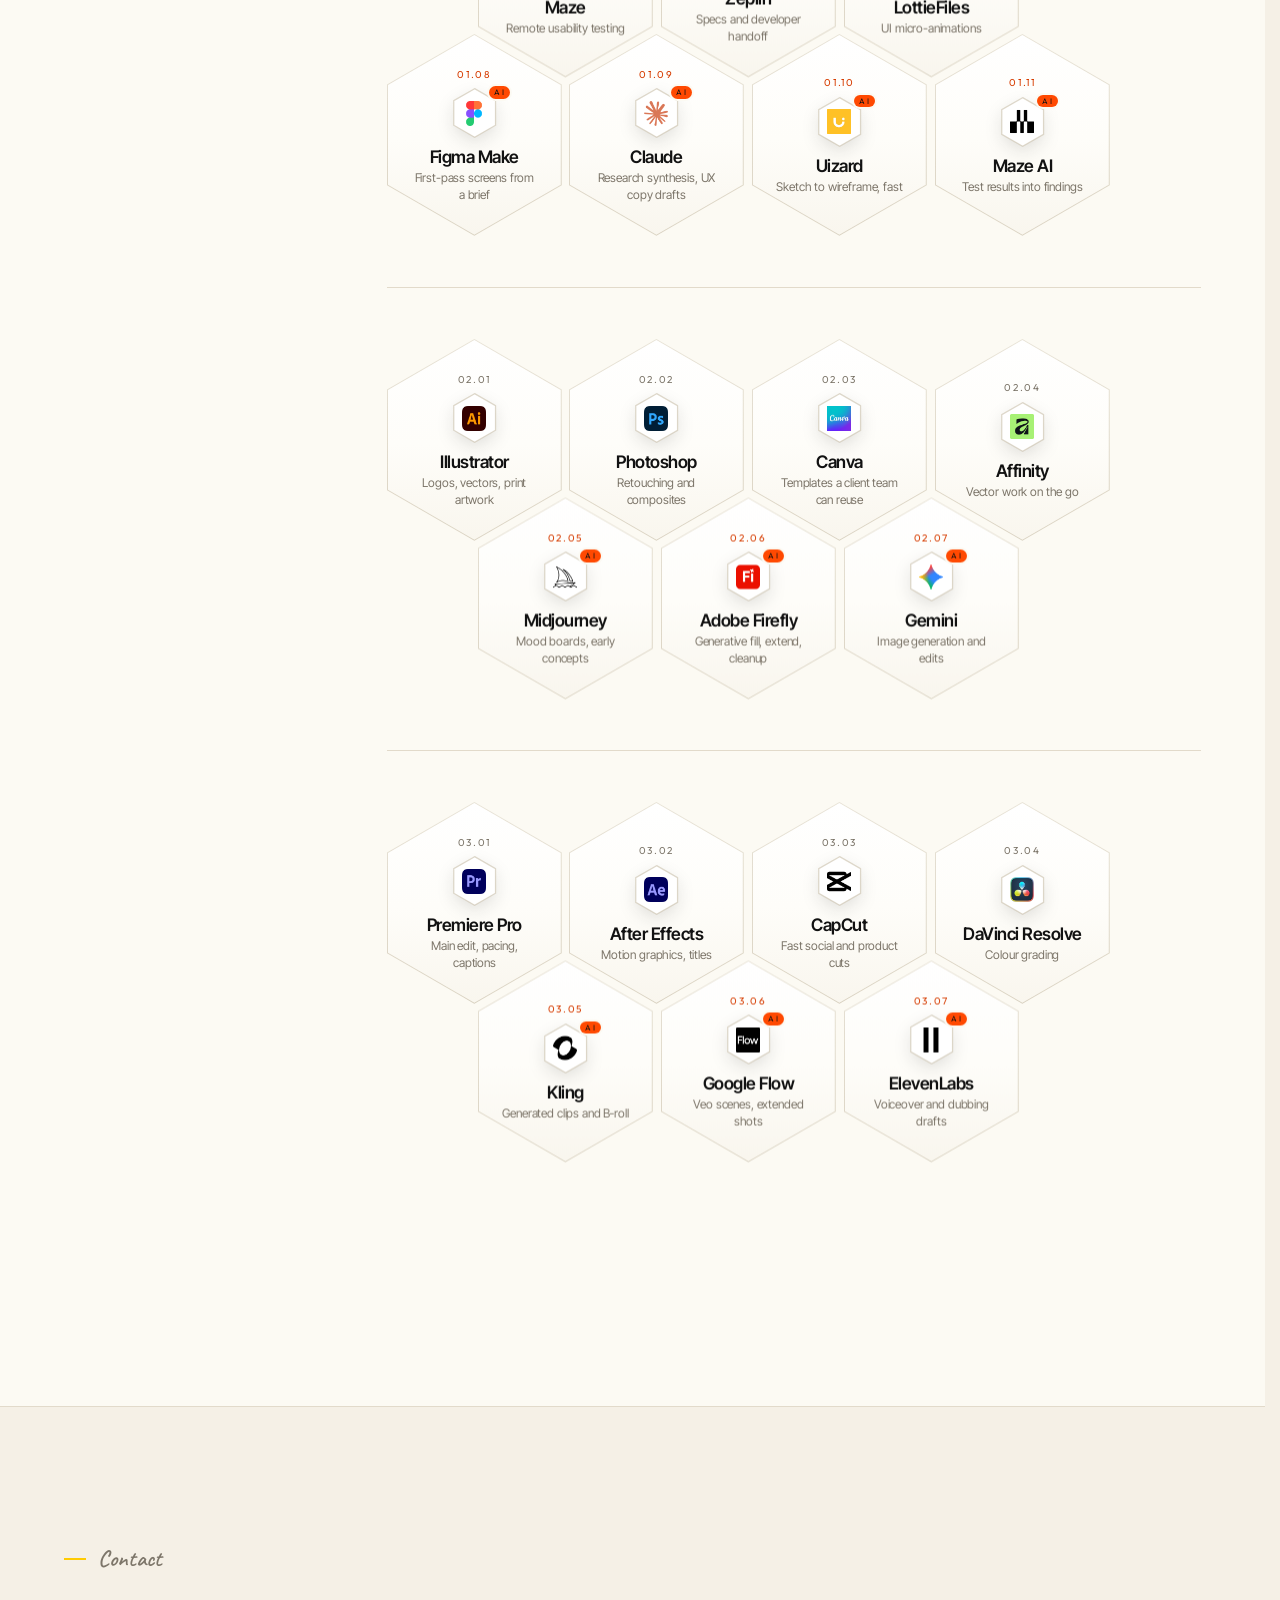
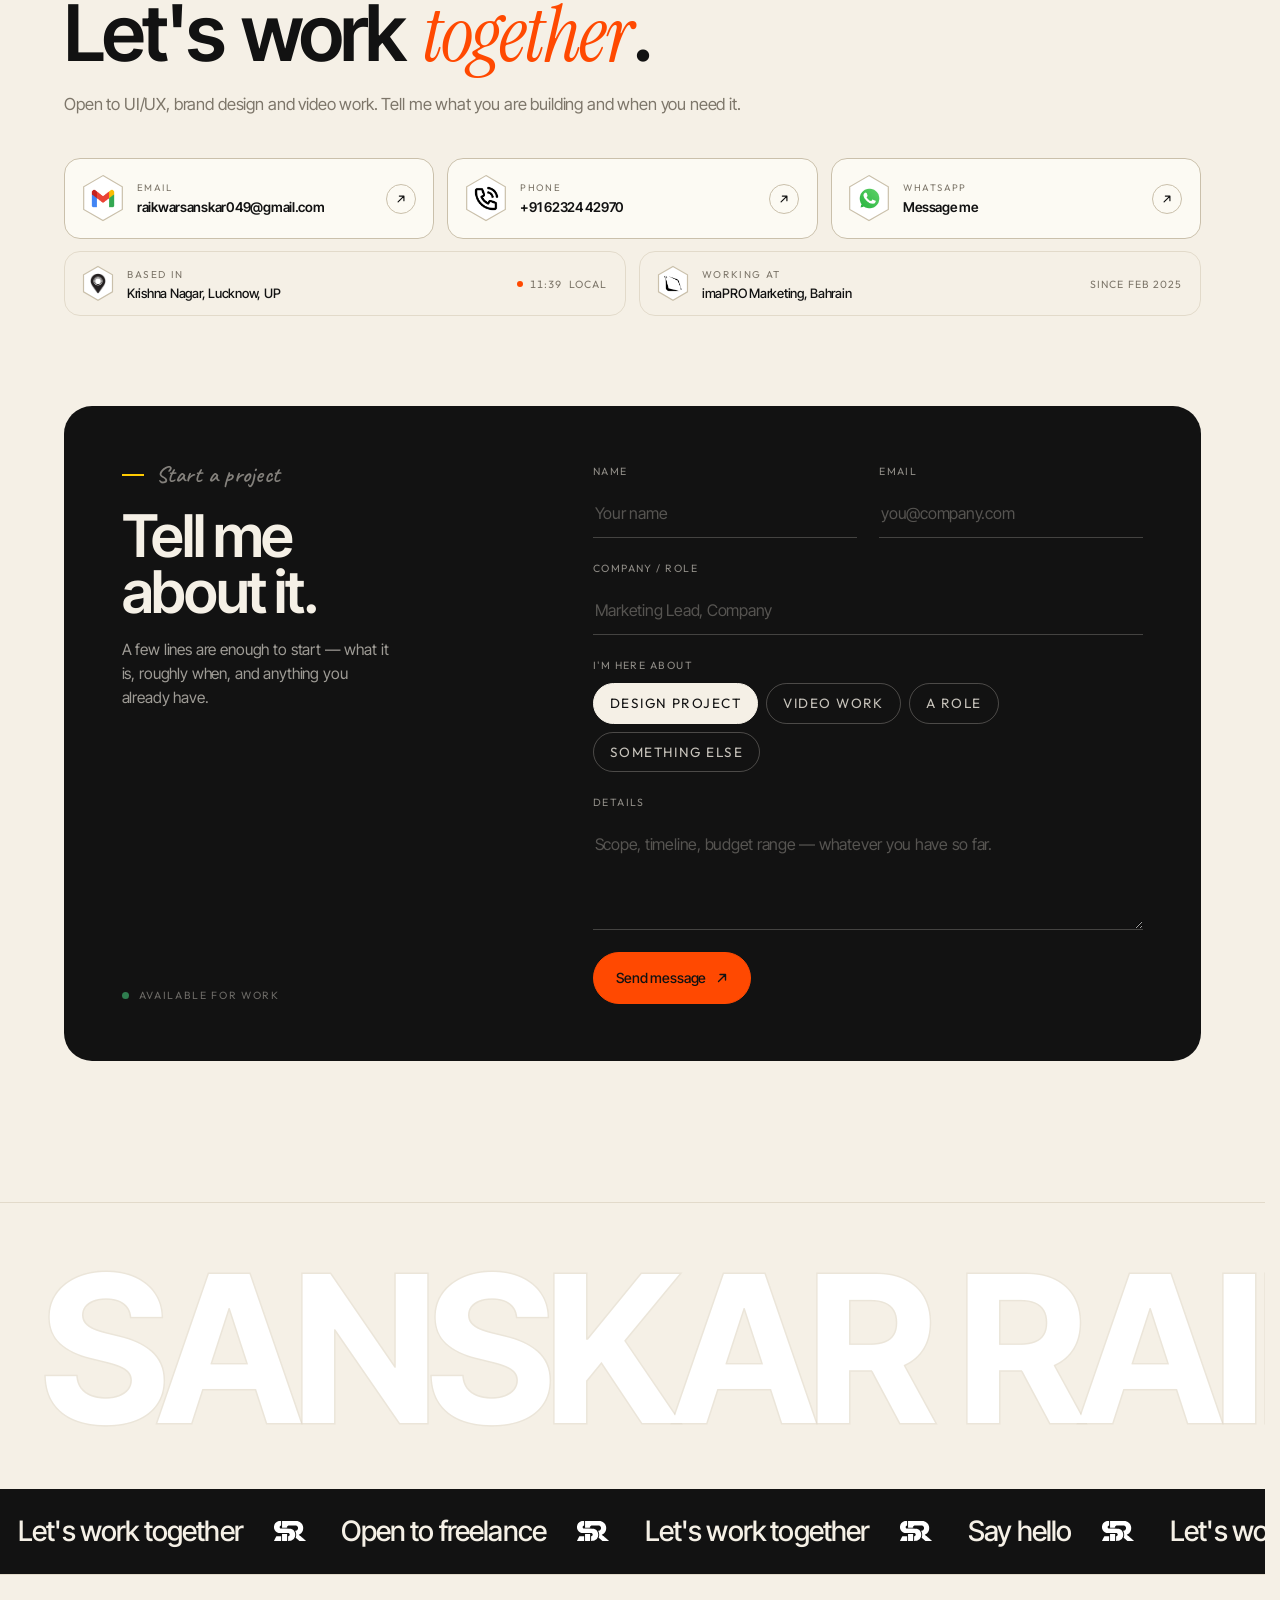
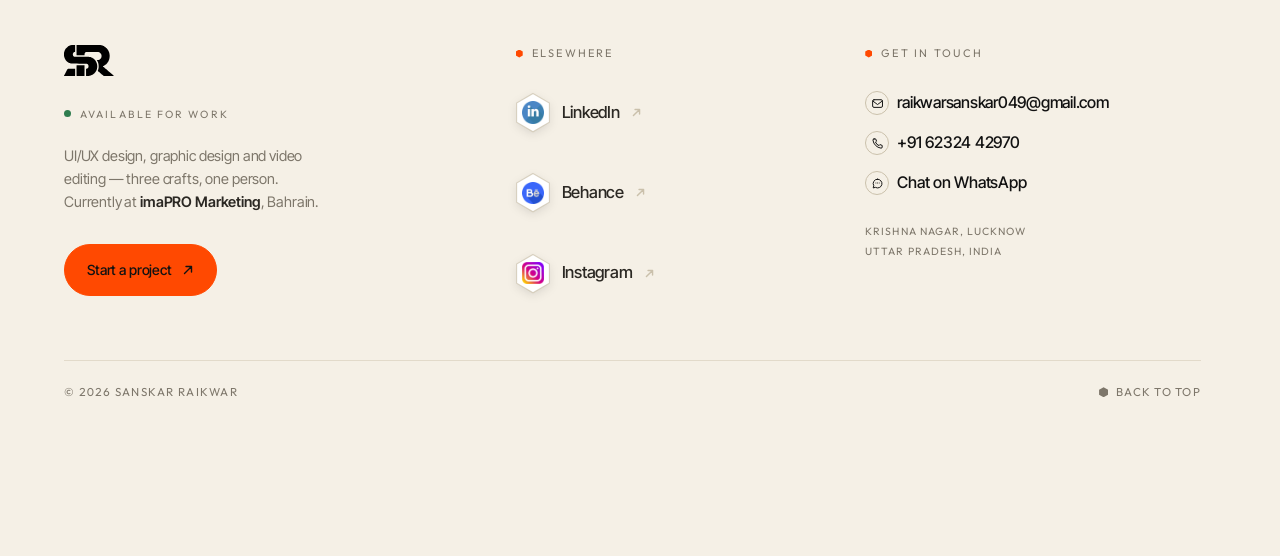
==== commit 19d80f94: "Load and play skills card reels only when their card is near the screen Co-Authored-By: Claude Sonne" ====
--- a/index.html
+++ b/index.html
@@ -34,7 +34,7 @@
 <link rel="preconnect" href="https://fonts.googleapis.com">
 <link rel="preconnect" href="https://fonts.gstatic.com" crossorigin>
 <link href="https://fonts.googleapis.com/css2?family=Inter+Tight:ital,wght@0,300..800;1,300..800&family=Instrument+Serif:ital@0;1&family=Caveat:wght@500;600&display=swap" rel="stylesheet">
-<link rel="stylesheet" href="css/styles.css?v=7">
+<link rel="stylesheet" href="css/styles.css?v=8">
 </head>
 <body>
 
@@ -187,7 +187,7 @@
               <div class="viz__poster viz__poster--reel">
                 <!-- the real brand reel, looping silently and clean, no marks over it.
                      card-video.mp4 sits next to this file; the preview build inlines it. -->
-                <video class="viz__vid" autoplay muted loop playsinline preload="auto" disablepictureinpicture>
+                <video class="viz__vid" muted loop playsinline preload="none" disablepictureinpicture>
                   <source src="assets/video-02.mp4" type="video/mp4">
                   <source src="assets/video-03.webm" type="video/webm">
                 </video>
@@ -225,7 +225,7 @@
               <div class="viz__monitor">
                 <!-- the editing reel, looping silently. card-video2.mp4 sits next to
                      this file; the preview build inlines it. -->
-                <video class="viz__vid" autoplay muted loop playsinline preload="auto" disablepictureinpicture>
+                <video class="viz__vid" muted loop playsinline preload="none" disablepictureinpicture>
                   <source src="assets/video-04.mp4" type="video/mp4">
                   <source src="assets/video-05.webm" type="video/webm">
                 </video>
@@ -1444,6 +1444,6 @@
   </div>
 </nav>
 
-<script src="js/main.js?v=4"></script>
+<script src="js/main.js?v=5"></script>
 </body>
 </html>
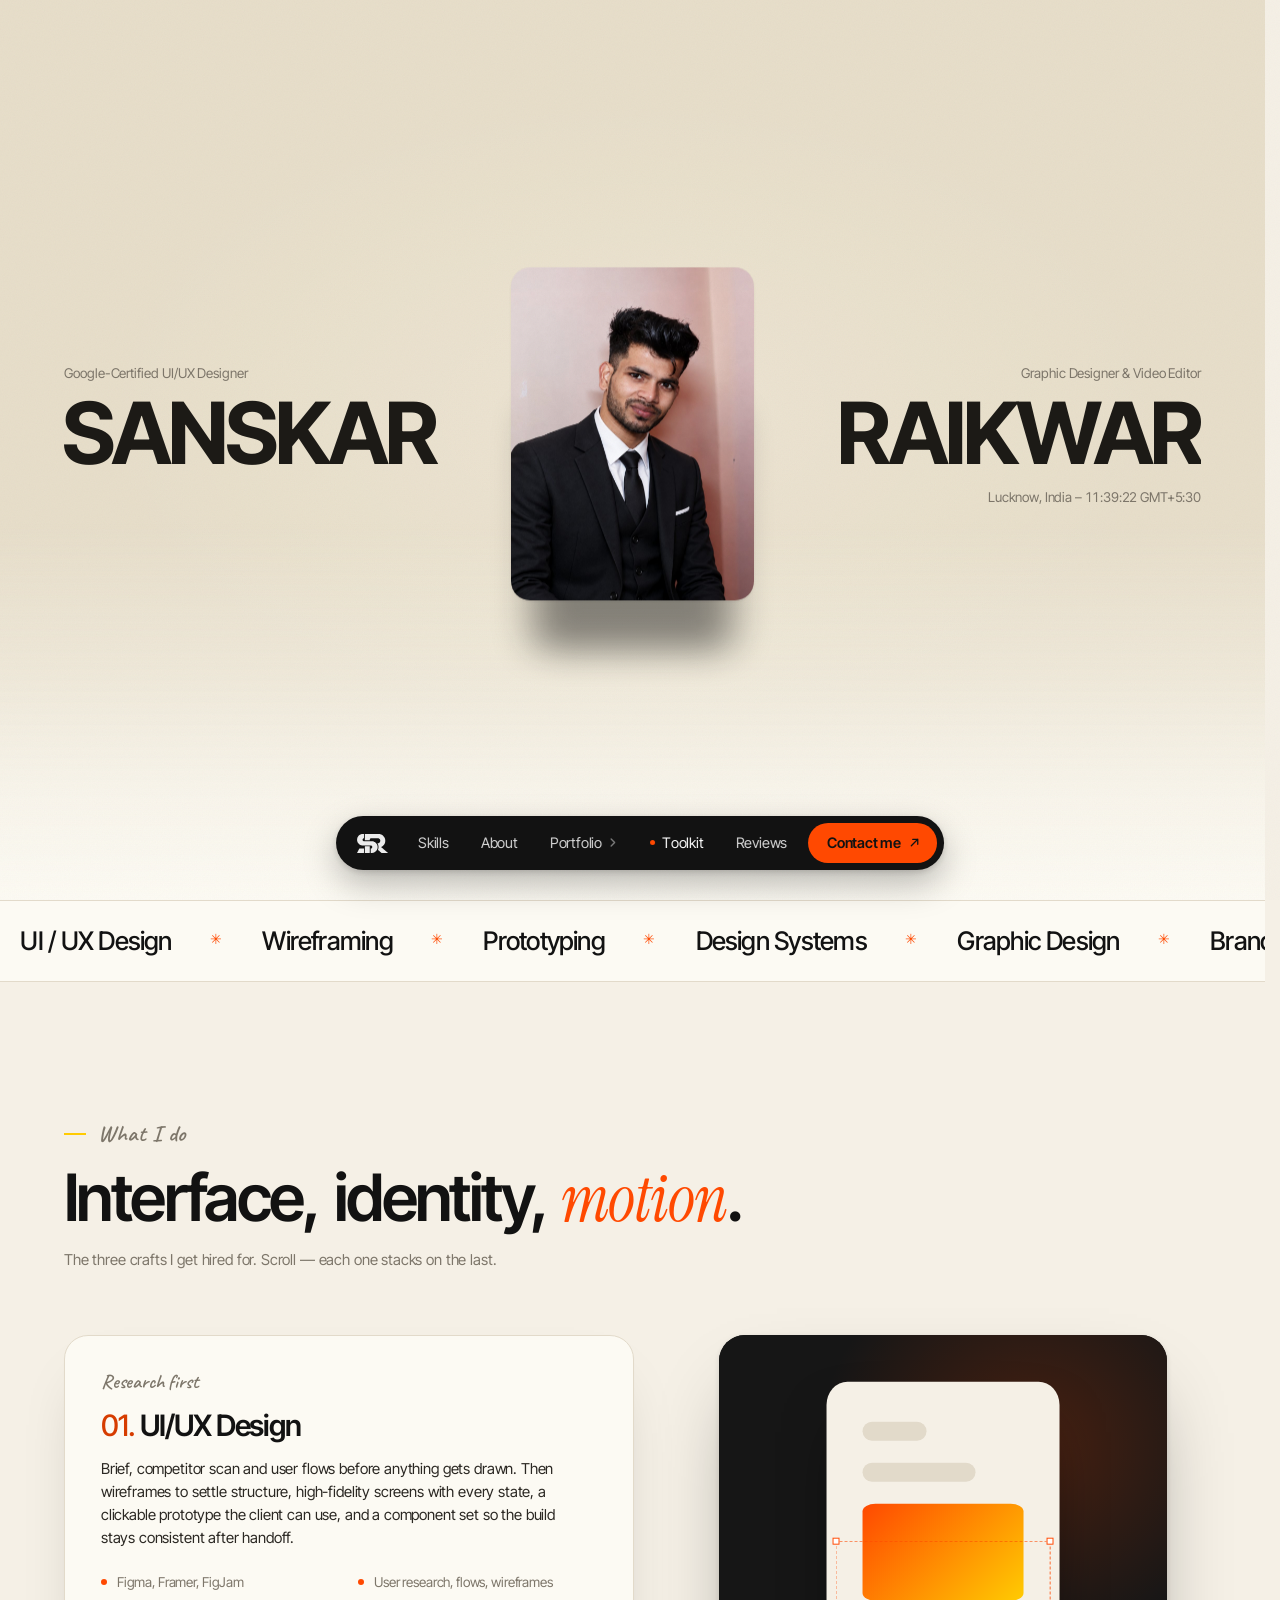
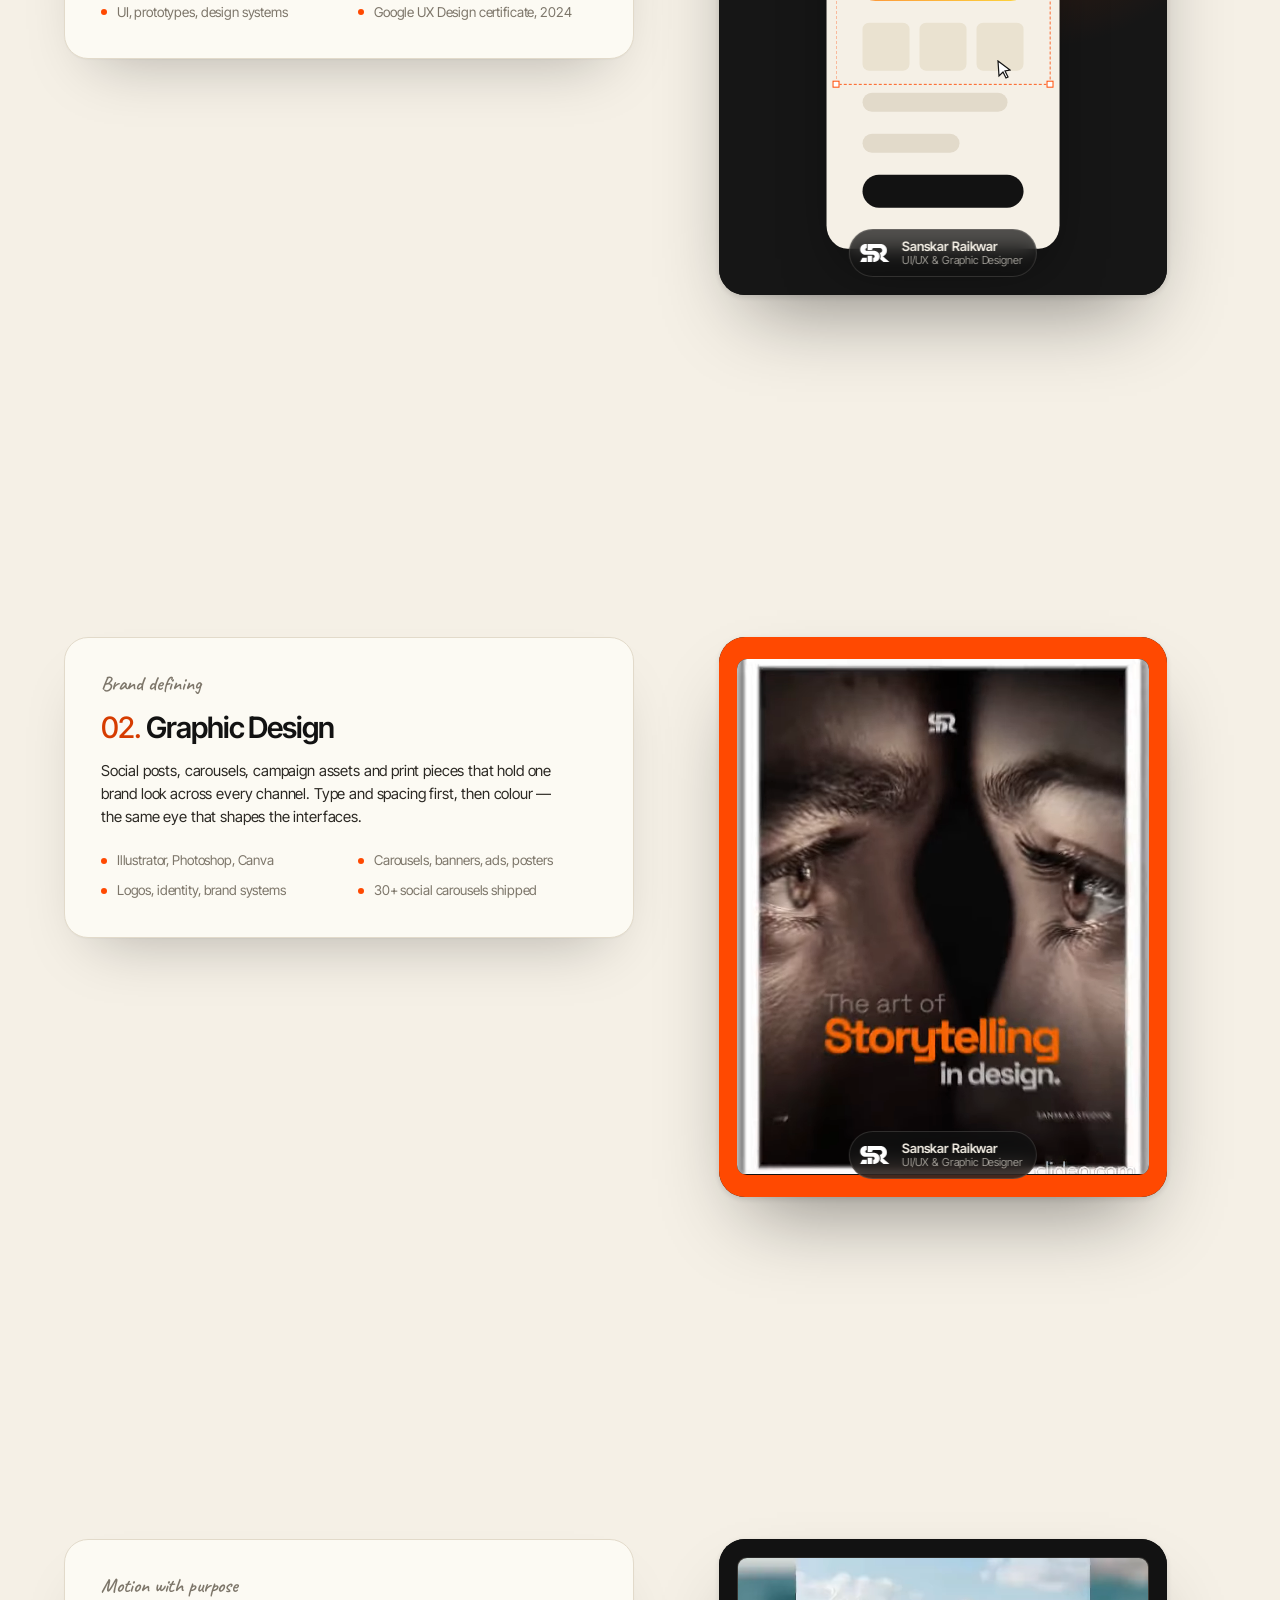
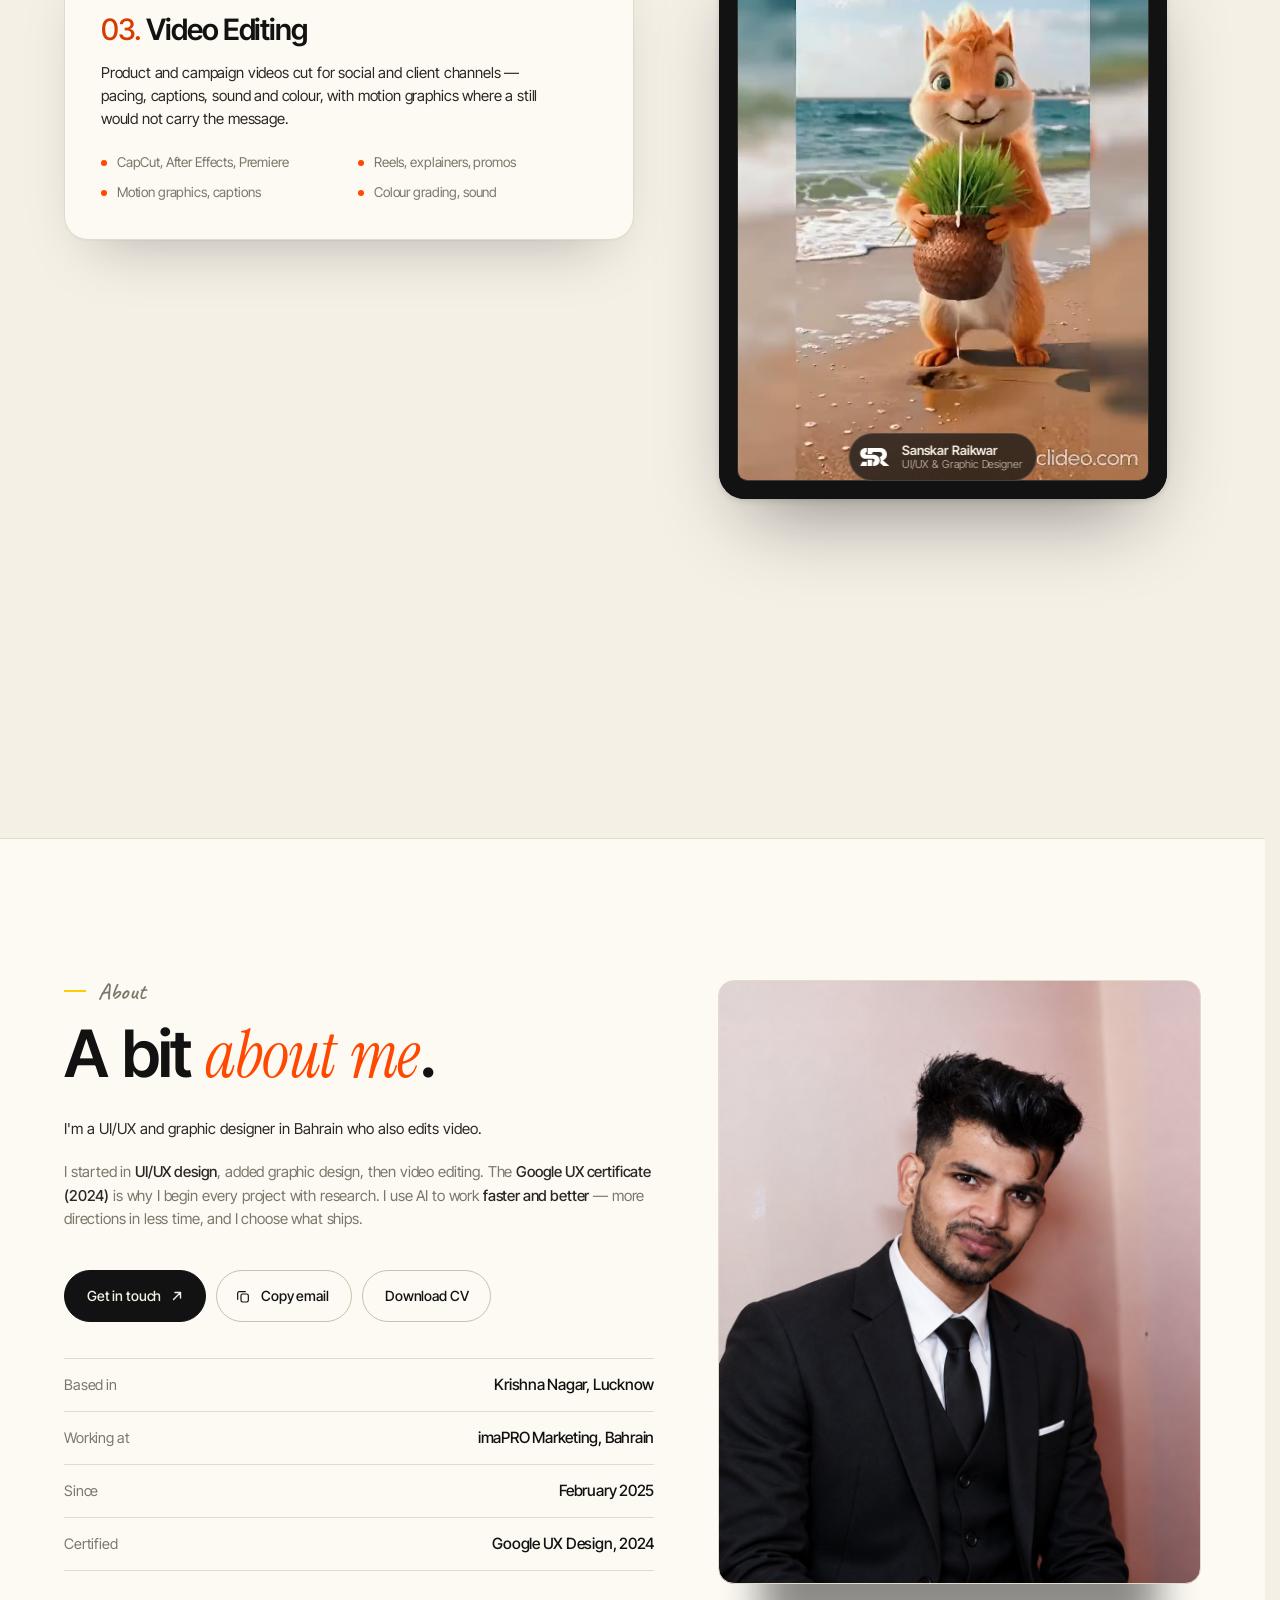
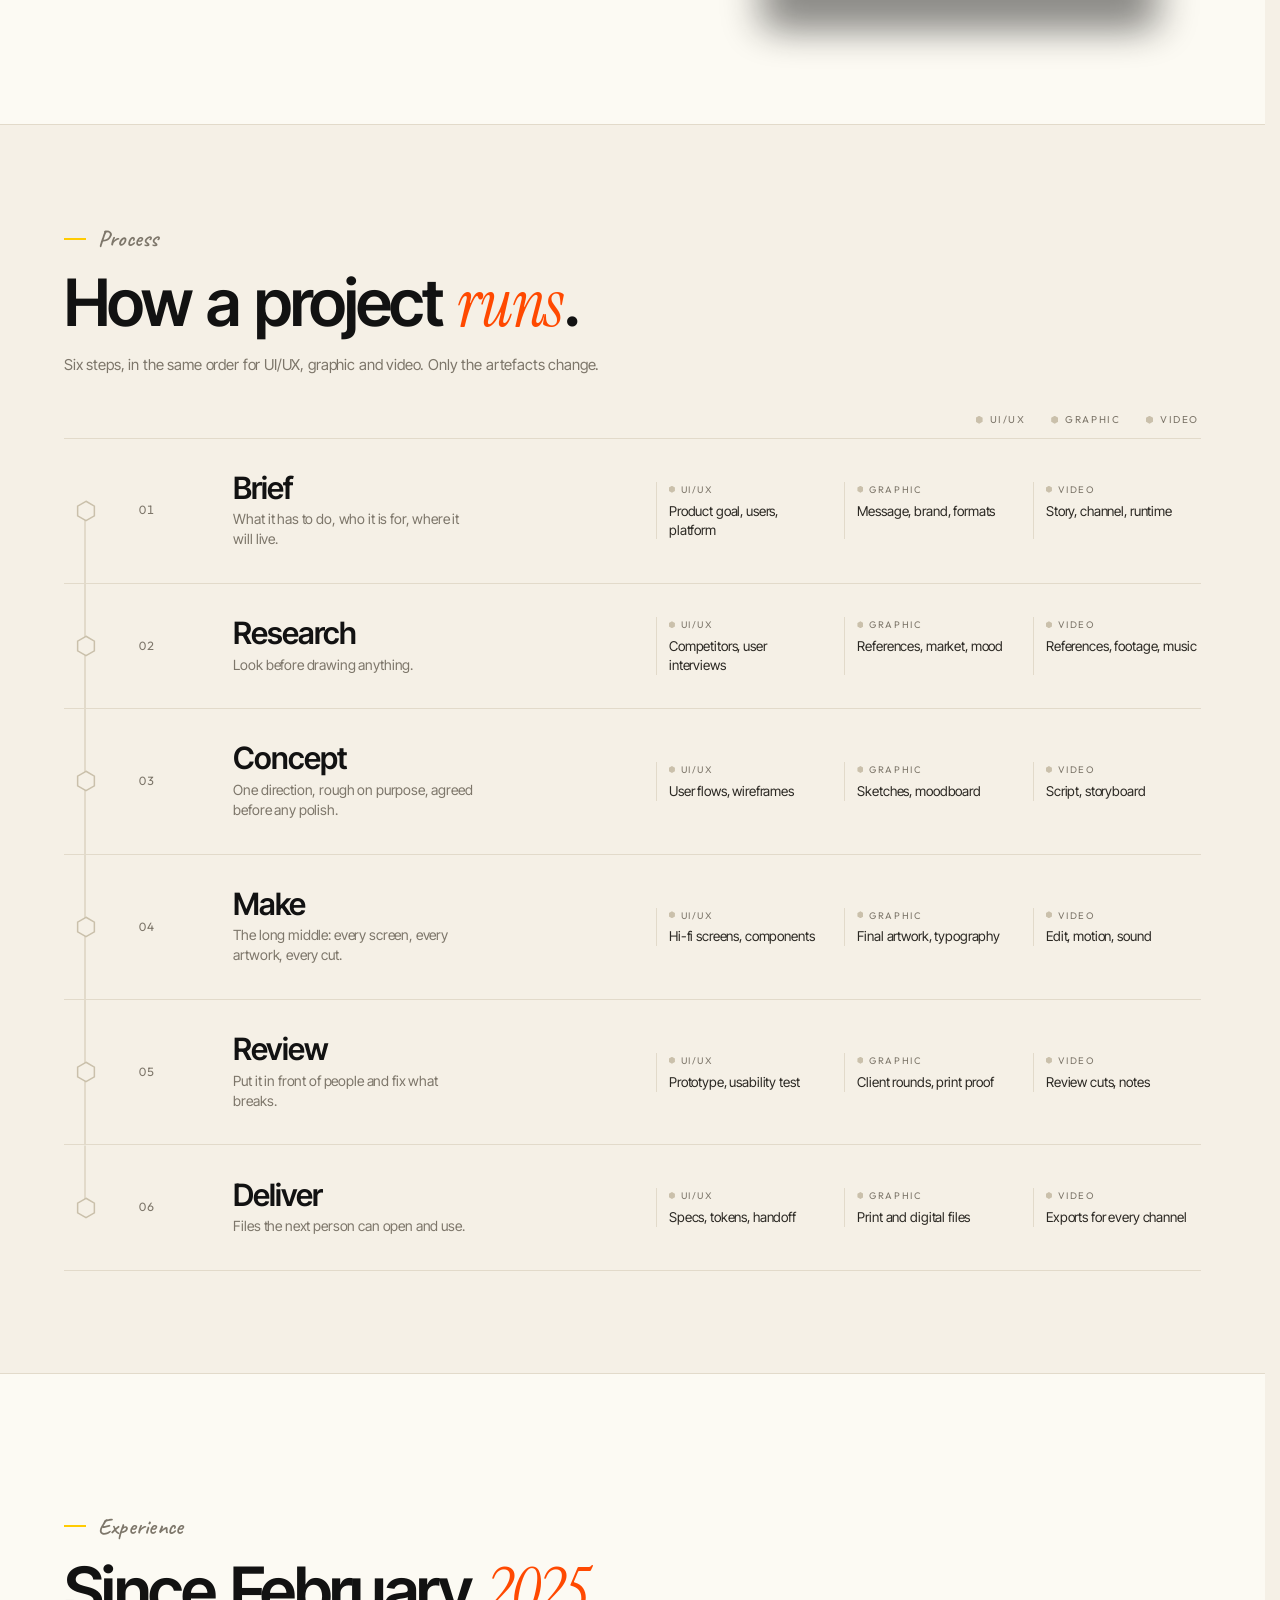
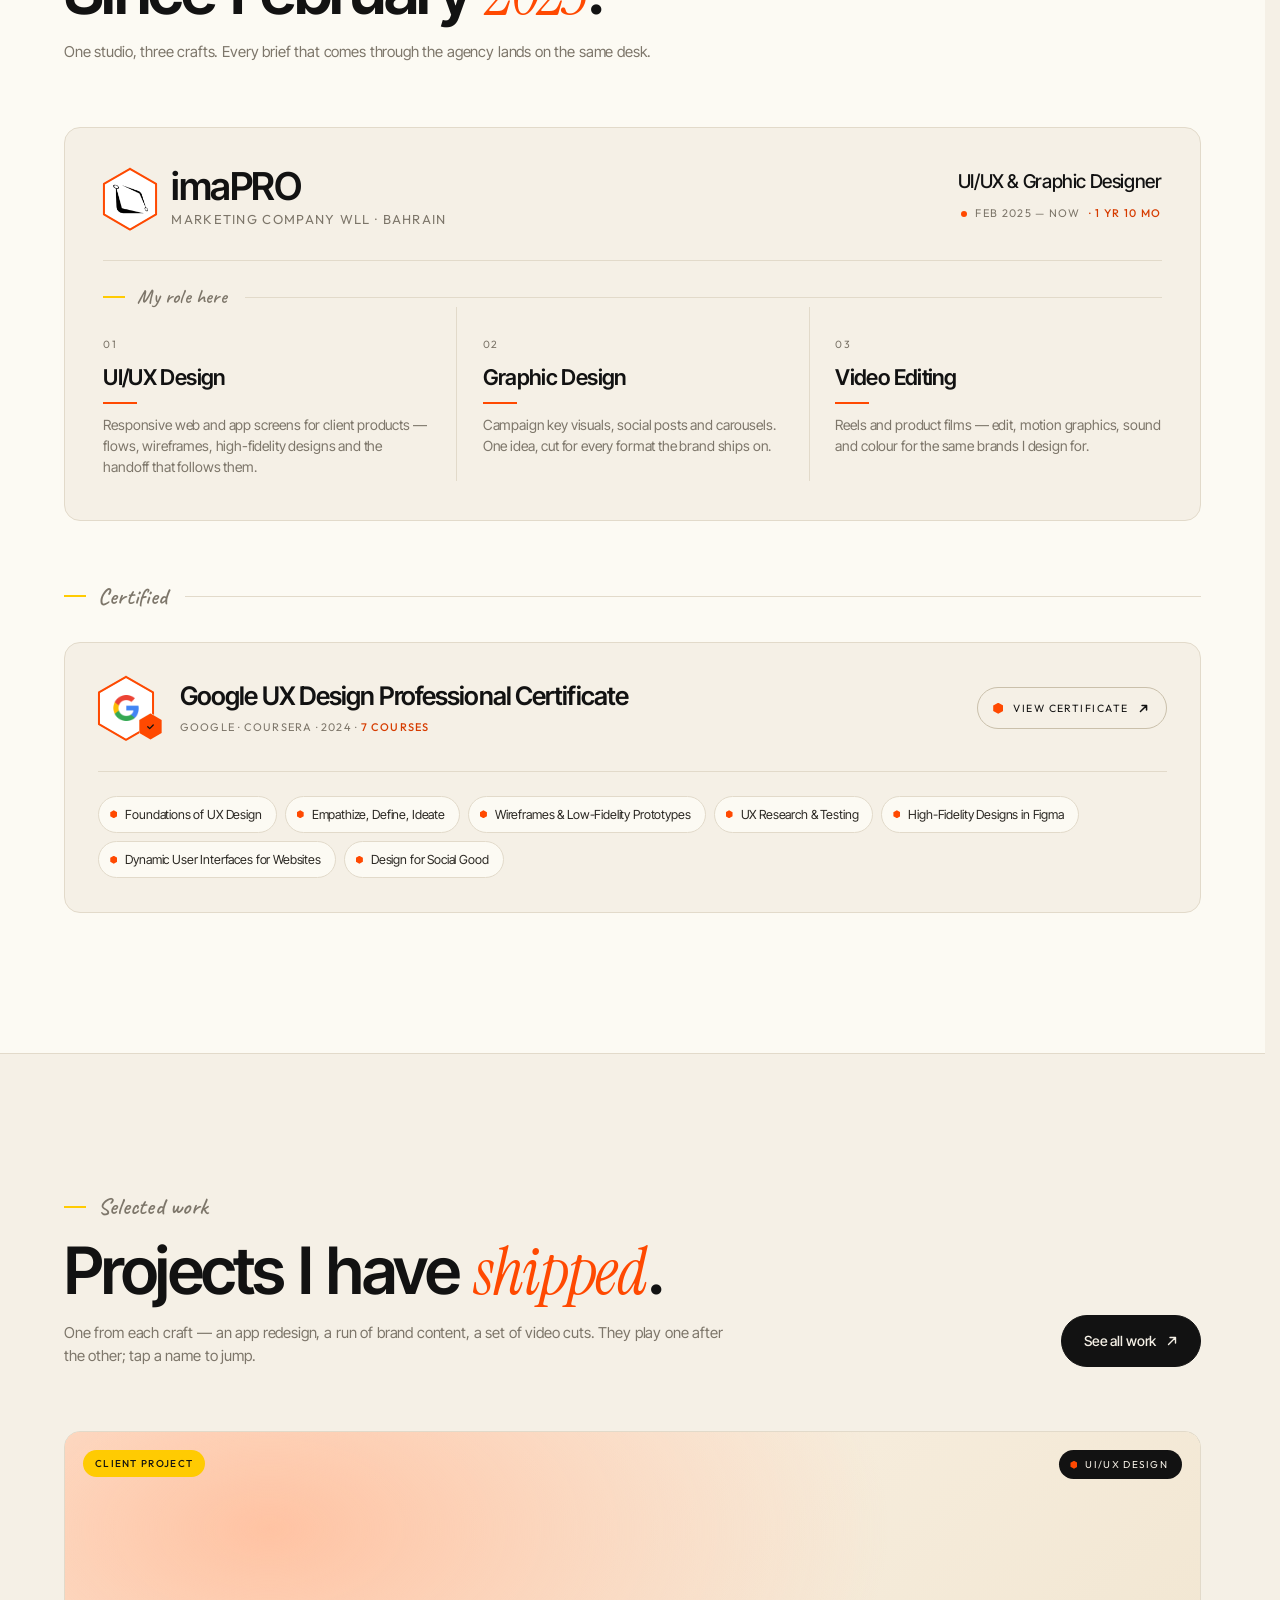
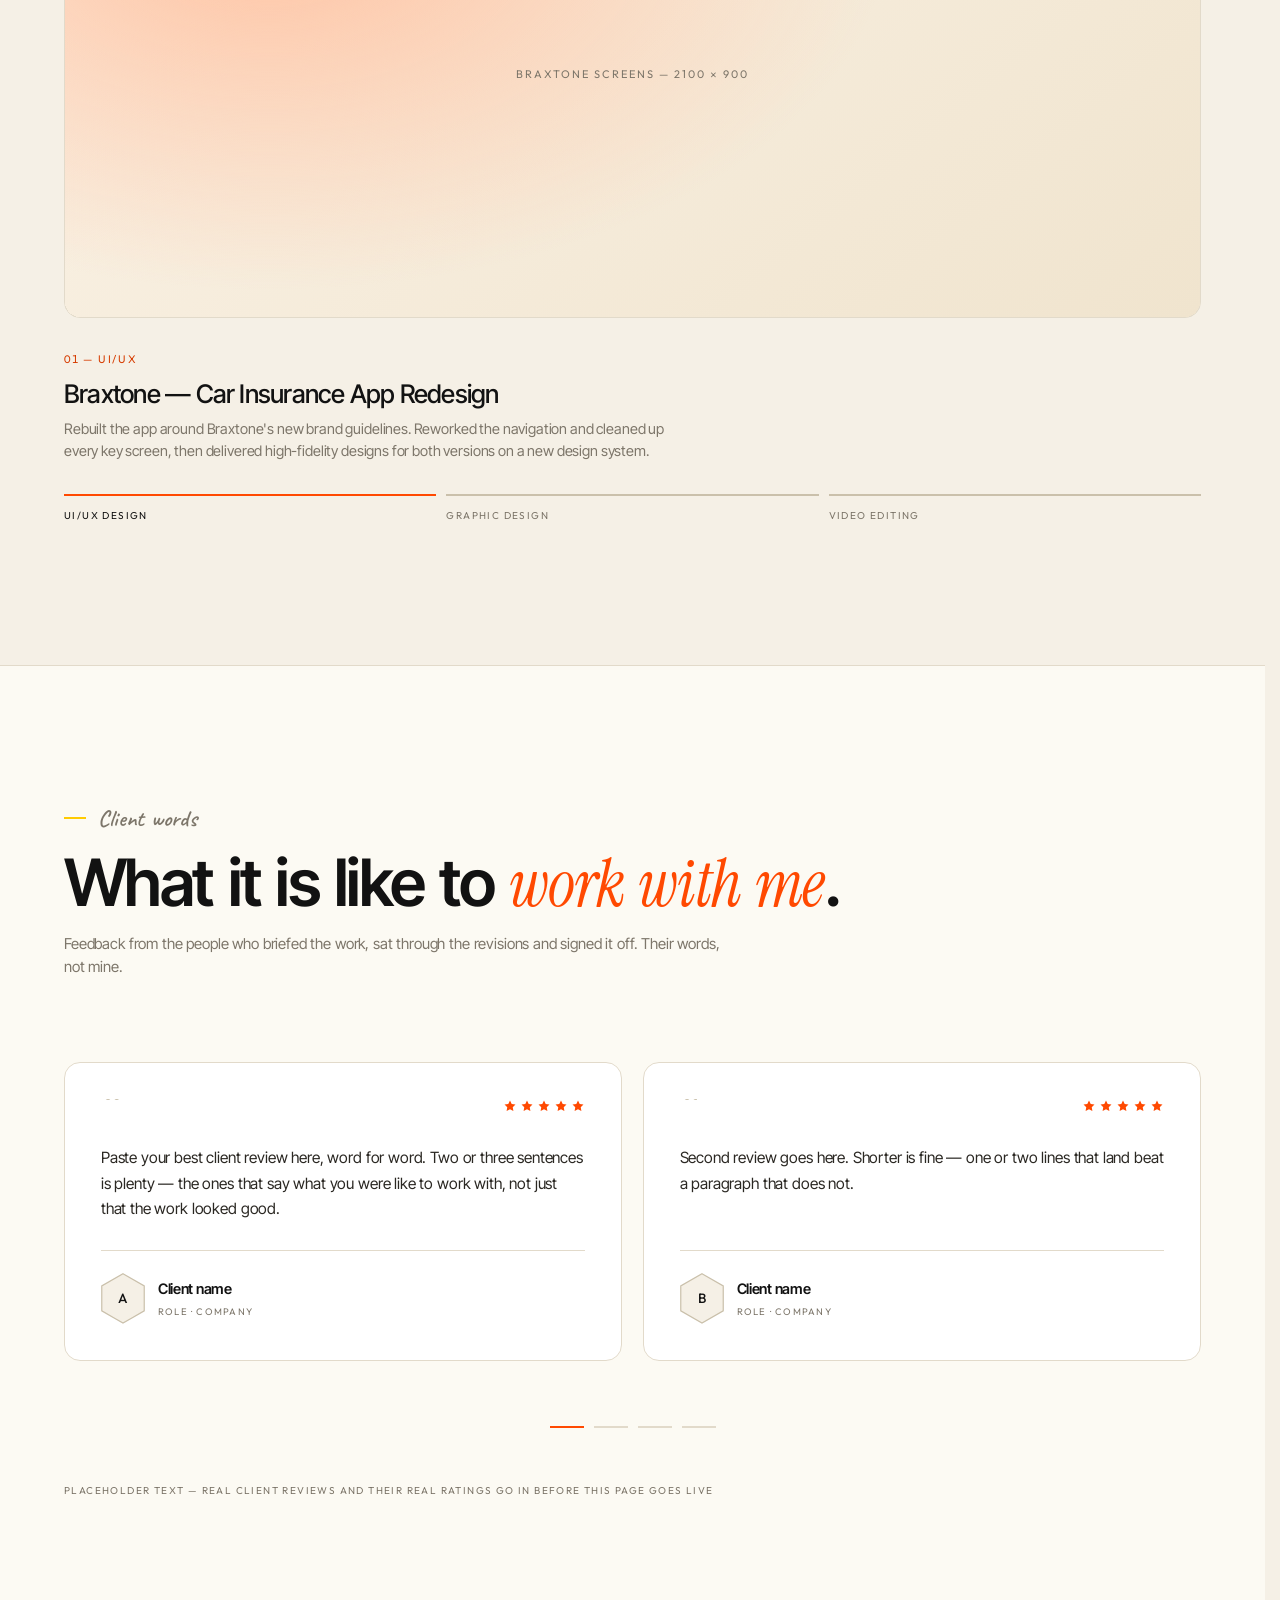
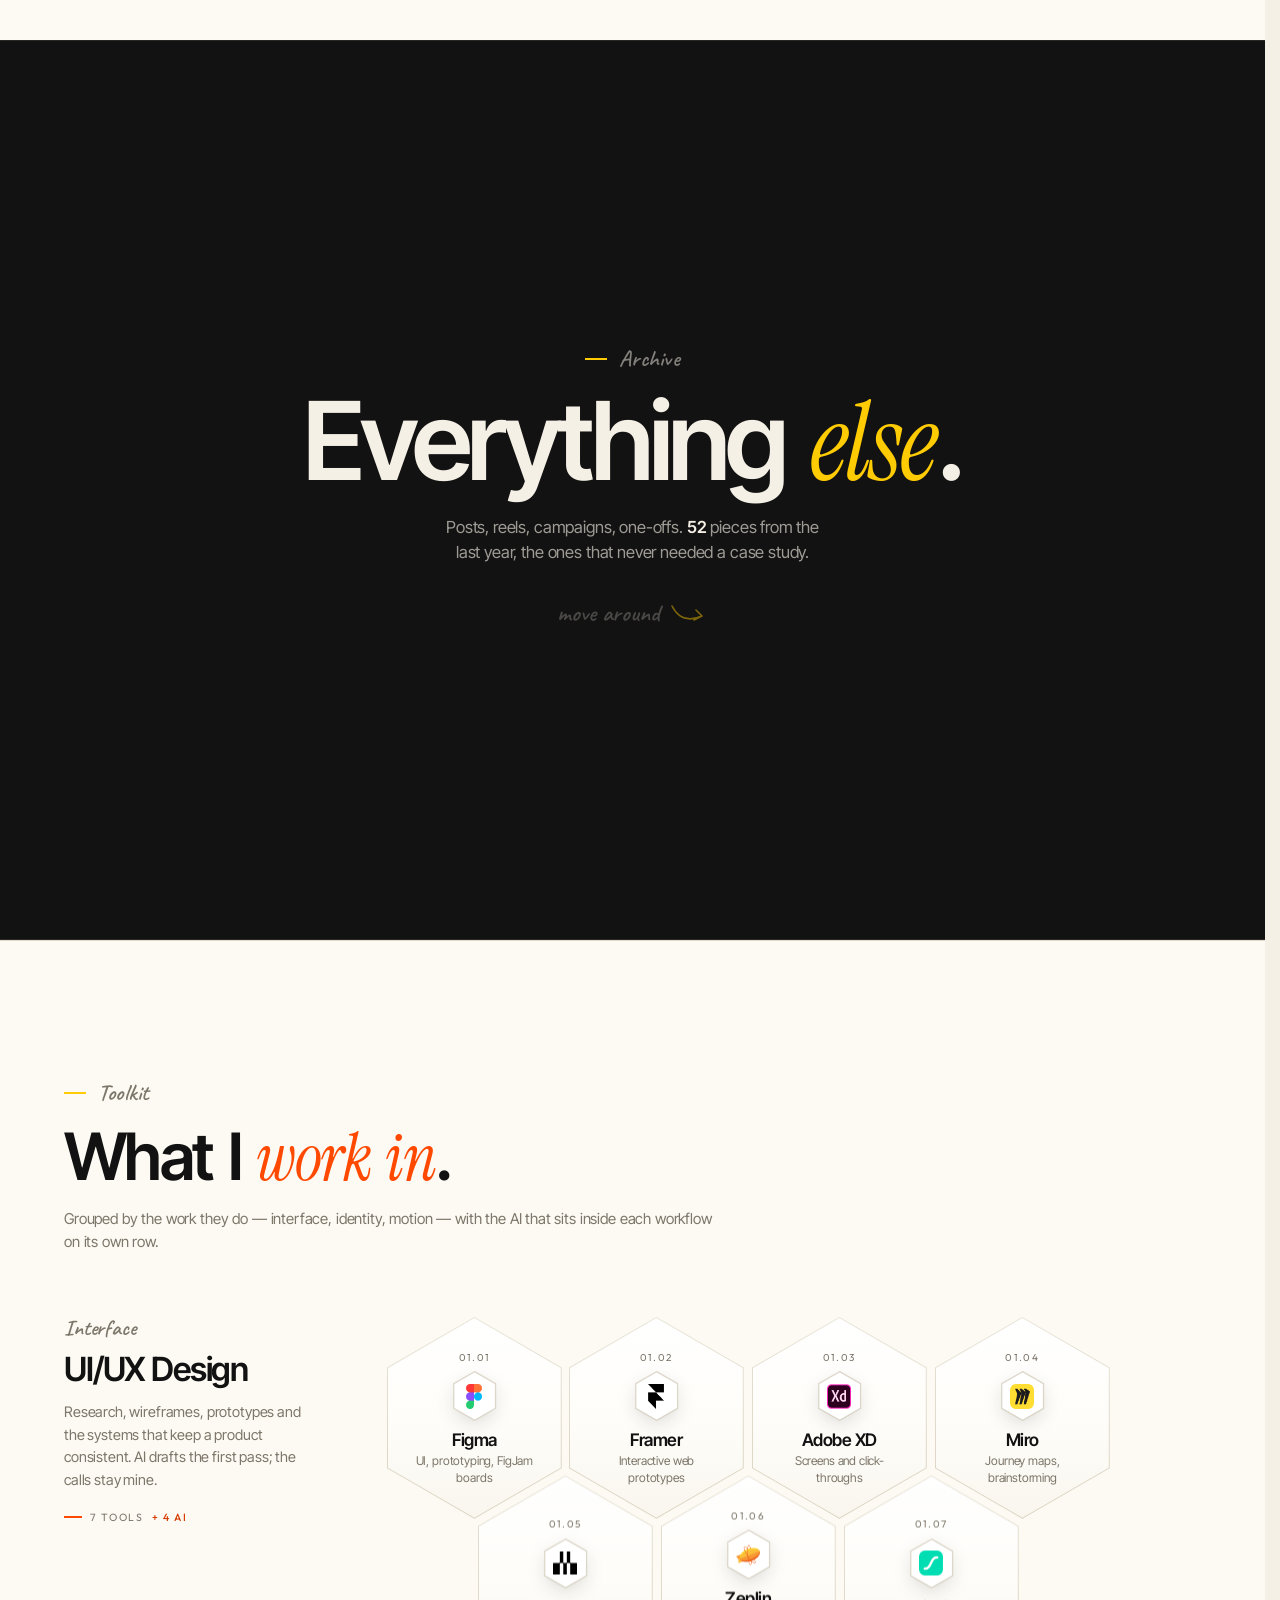
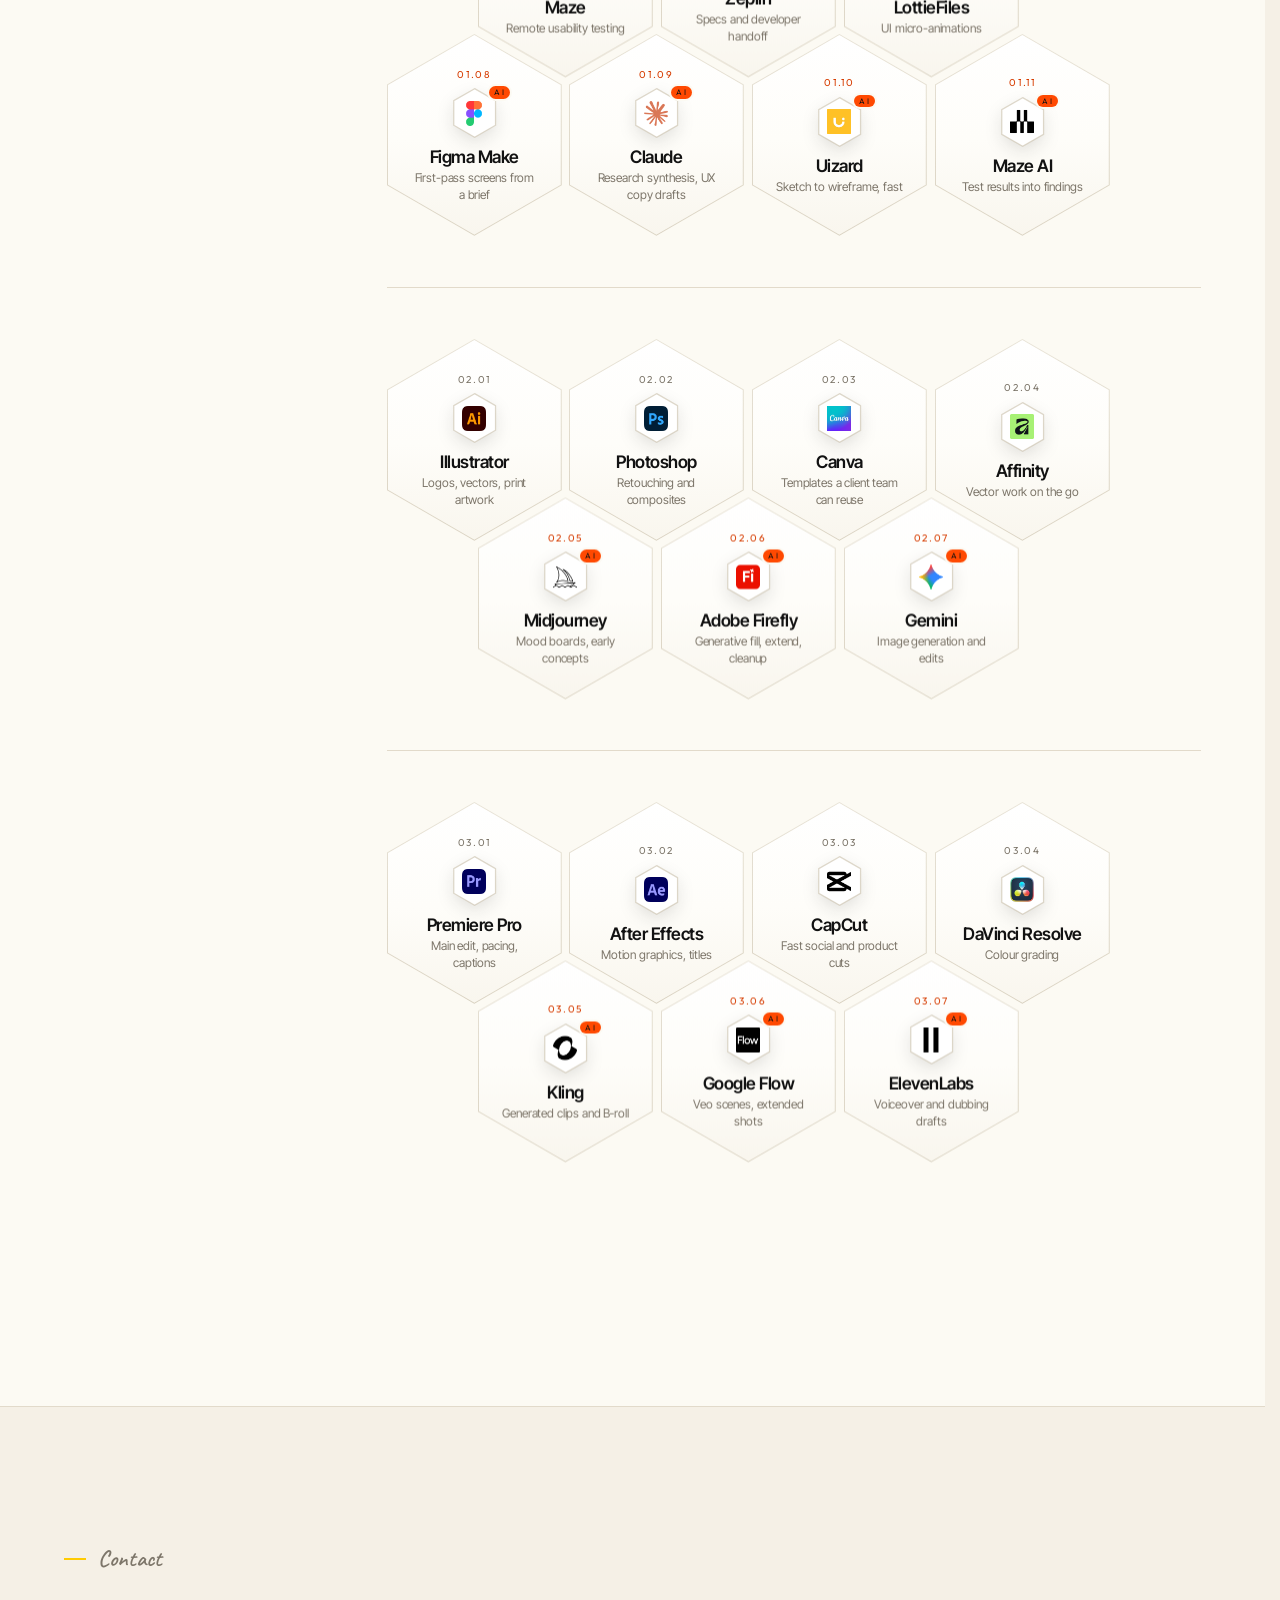
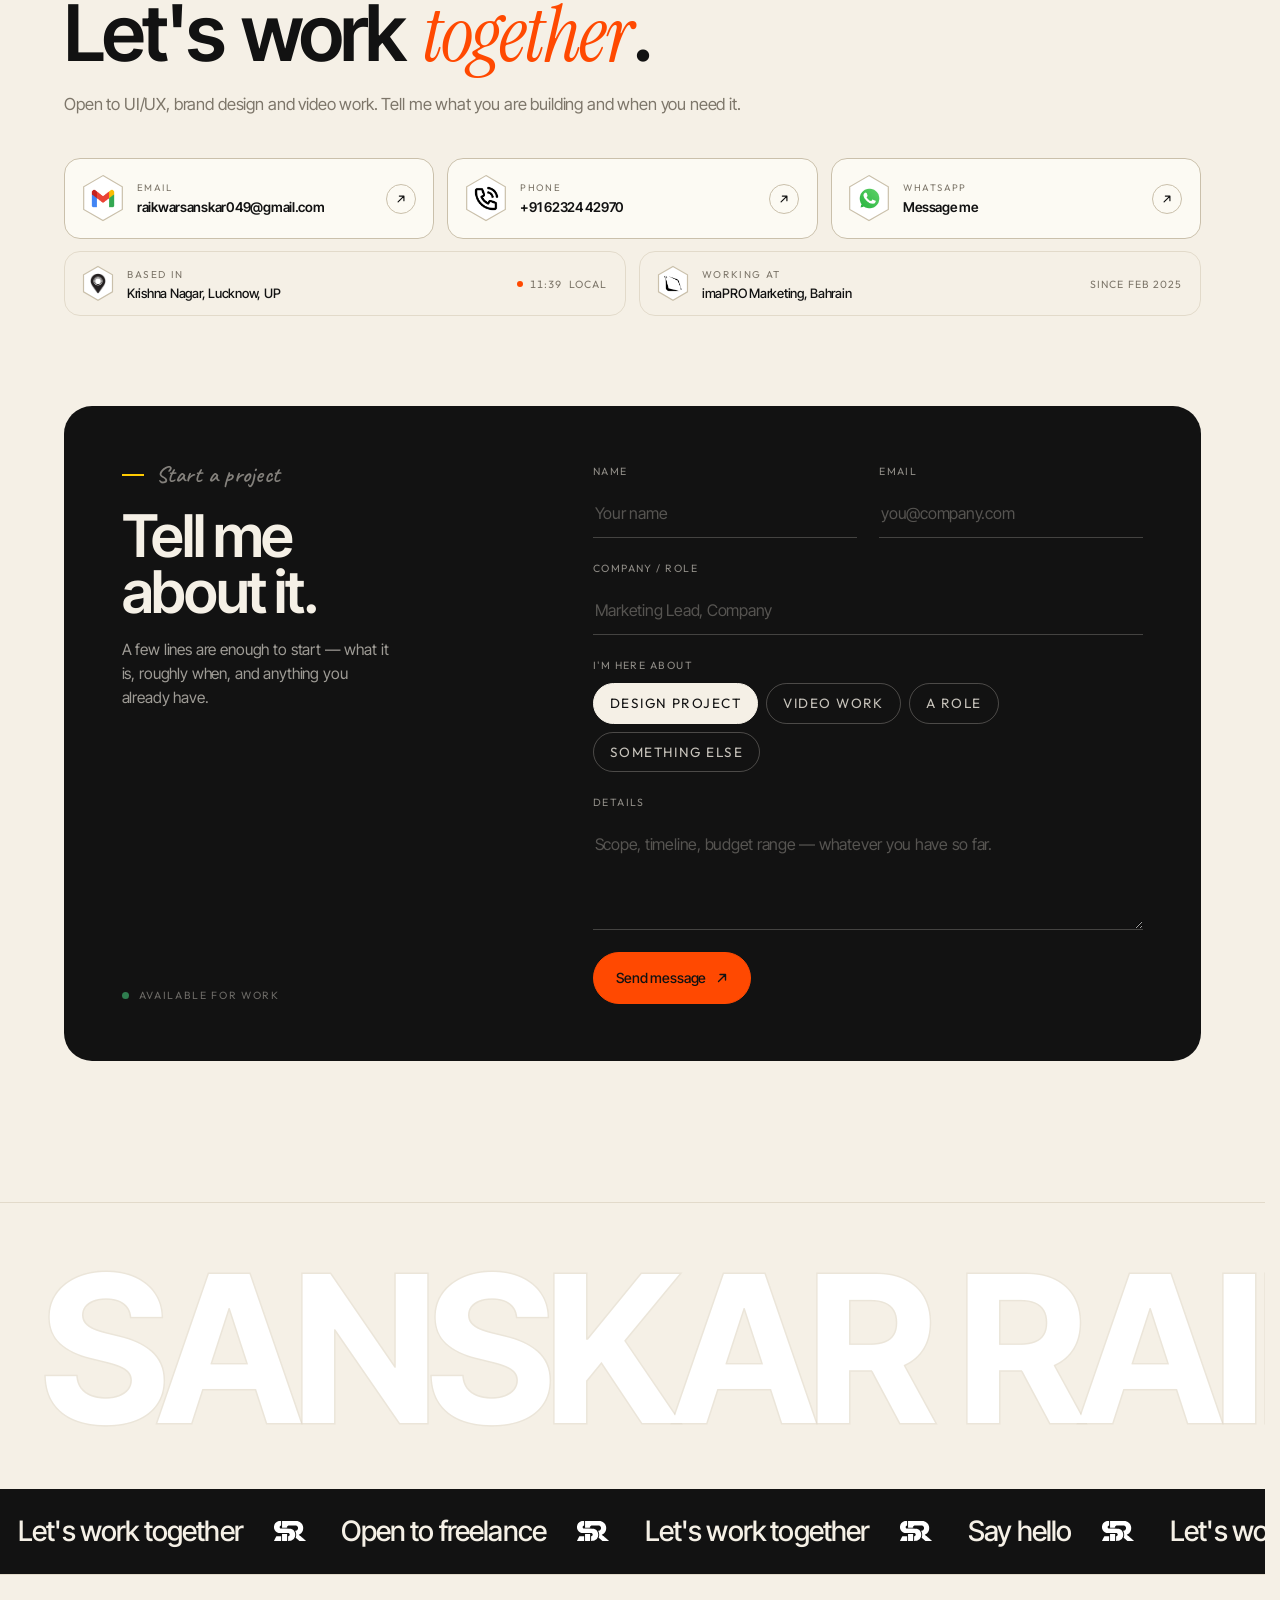
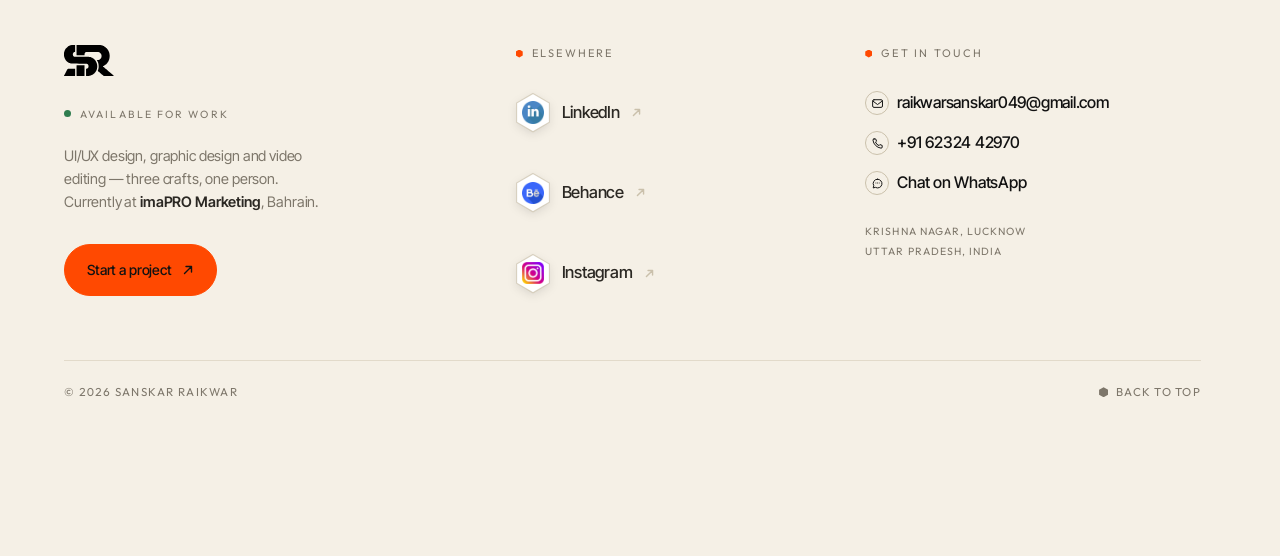
==== commit 5b571221: "Compact the Start a project form on phones Co-Authored-By: Claude Sonnet 5.5 <noreply@anthropic.com>" ====
--- a/index.html
+++ b/index.html
@@ -34,7 +34,7 @@
 <link rel="preconnect" href="https://fonts.googleapis.com">
 <link rel="preconnect" href="https://fonts.gstatic.com" crossorigin>
 <link href="https://fonts.googleapis.com/css2?family=Inter+Tight:ital,wght@0,300..800;1,300..800&family=Instrument+Serif:ital@0;1&family=Caveat:wght@500;600&display=swap" rel="stylesheet">
-<link rel="stylesheet" href="css/styles.css?v=8">
+<link rel="stylesheet" href="css/styles.css?v=9">
 </head>
 <body>
 
--- a/css/styles.css
+++ b/css/styles.css
@@ -3061,3 +3061,26 @@
   .mq__track{animation:none}
   [data-rise]{opacity:1;transform:none}
 }
+
+/* ---- Phone: a tighter "Start a project" form ----
+   Same fields, same order — just less air, so the whole form reads as one
+   compact card instead of two screens of scrolling. Phones only. */
+@media (max-width:640px){
+  .cpanel{padding:24px 18px 22px;gap:18px;margin-top:40px}
+  .cpanel__h{margin-top:12px;font-size:30px;line-height:1}
+  .cpanel__h br{display:none}                       /* one line: "Tell me about it." */
+  .cpanel__p{margin-top:10px;max-width:none;font-size:14px;line-height:1.5}
+  .cpanel__note{padding-top:14px;font-size:10px}
+
+  .form{gap:14px}
+  .field{gap:2px}
+  .field label{font-size:10px}
+  .field input,.field select,.field textarea{padding:8px 2px}   /* 16px type stays, so iOS does not zoom */
+  .field textarea{min-height:76px;rows:3}
+
+  /* four options as a tidy 2 x 2 instead of a ragged wrap */
+  .choices{display:grid;grid-template-columns:1fr 1fr;gap:8px;margin-top:4px}
+  .choice span{padding:8px 10px;font-size:12.5px;text-align:center;white-space:nowrap}
+
+  #send{width:100%;justify-content:center}
+}
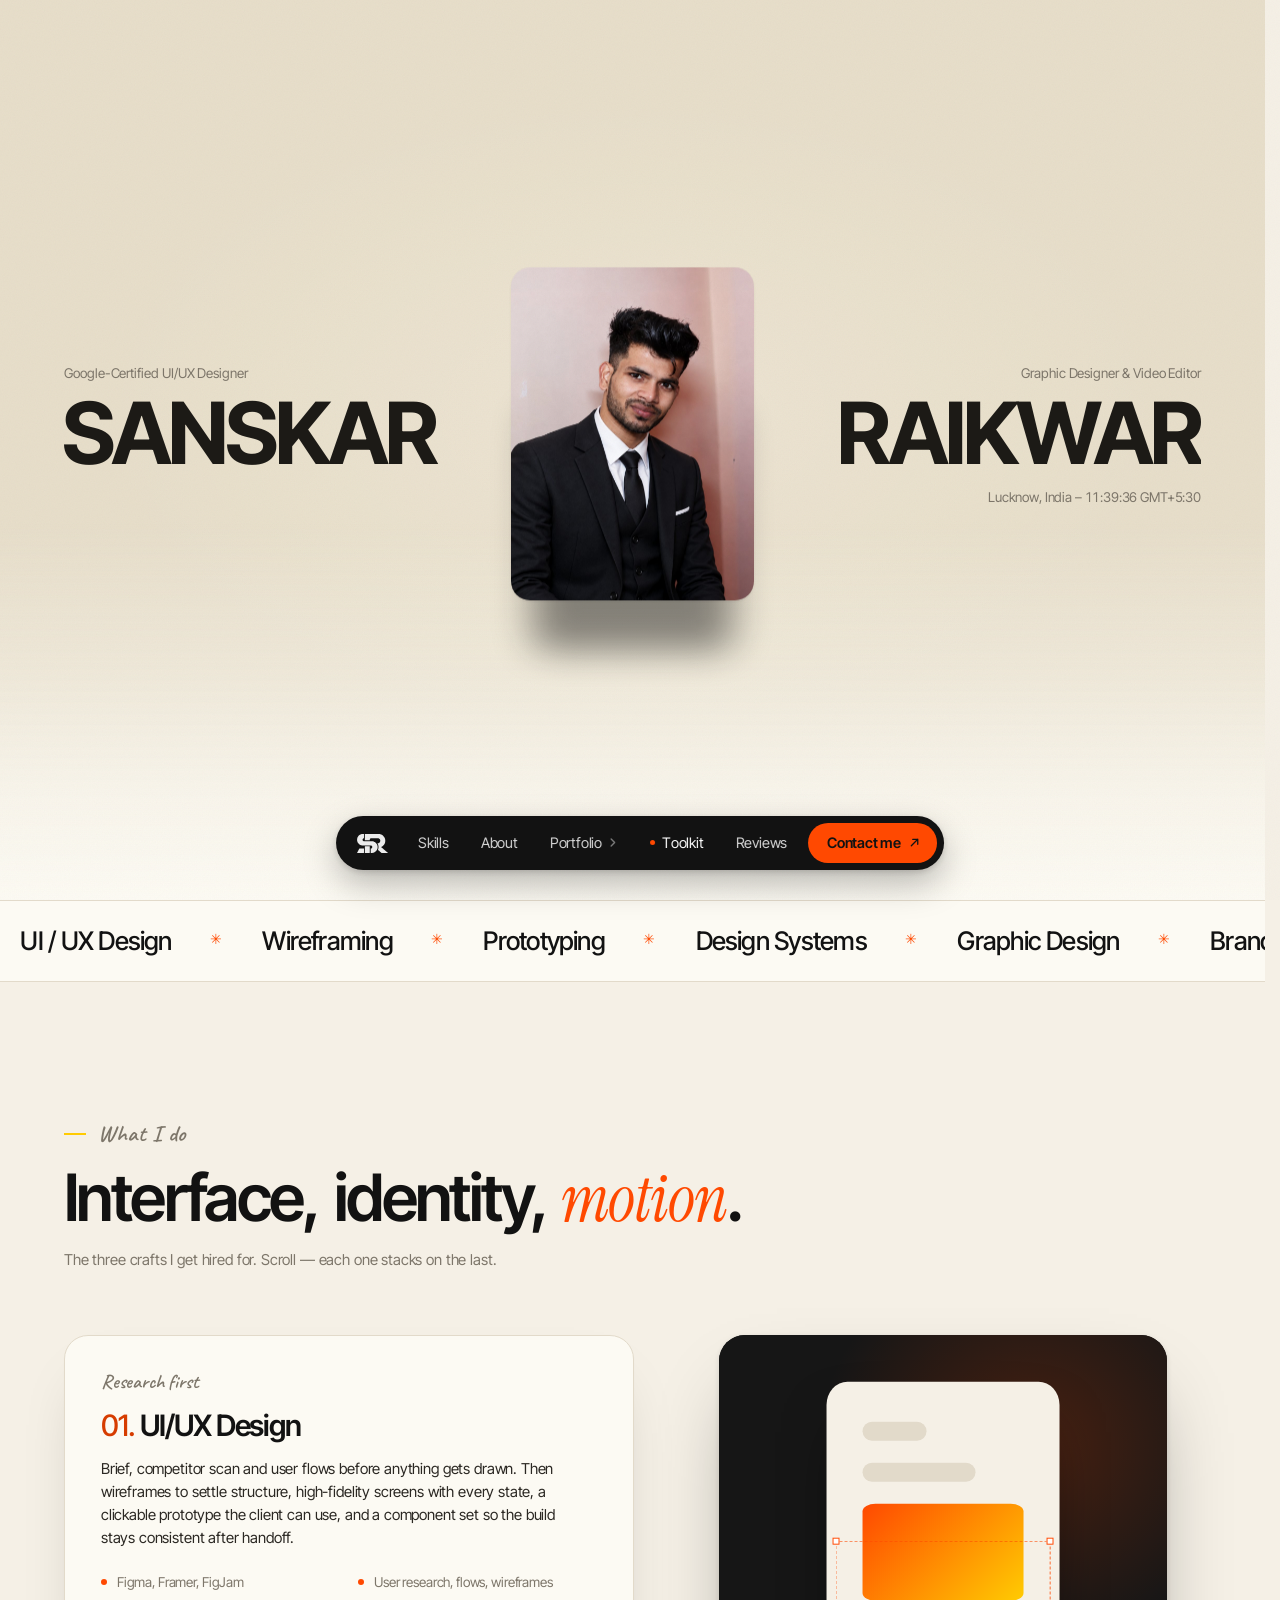
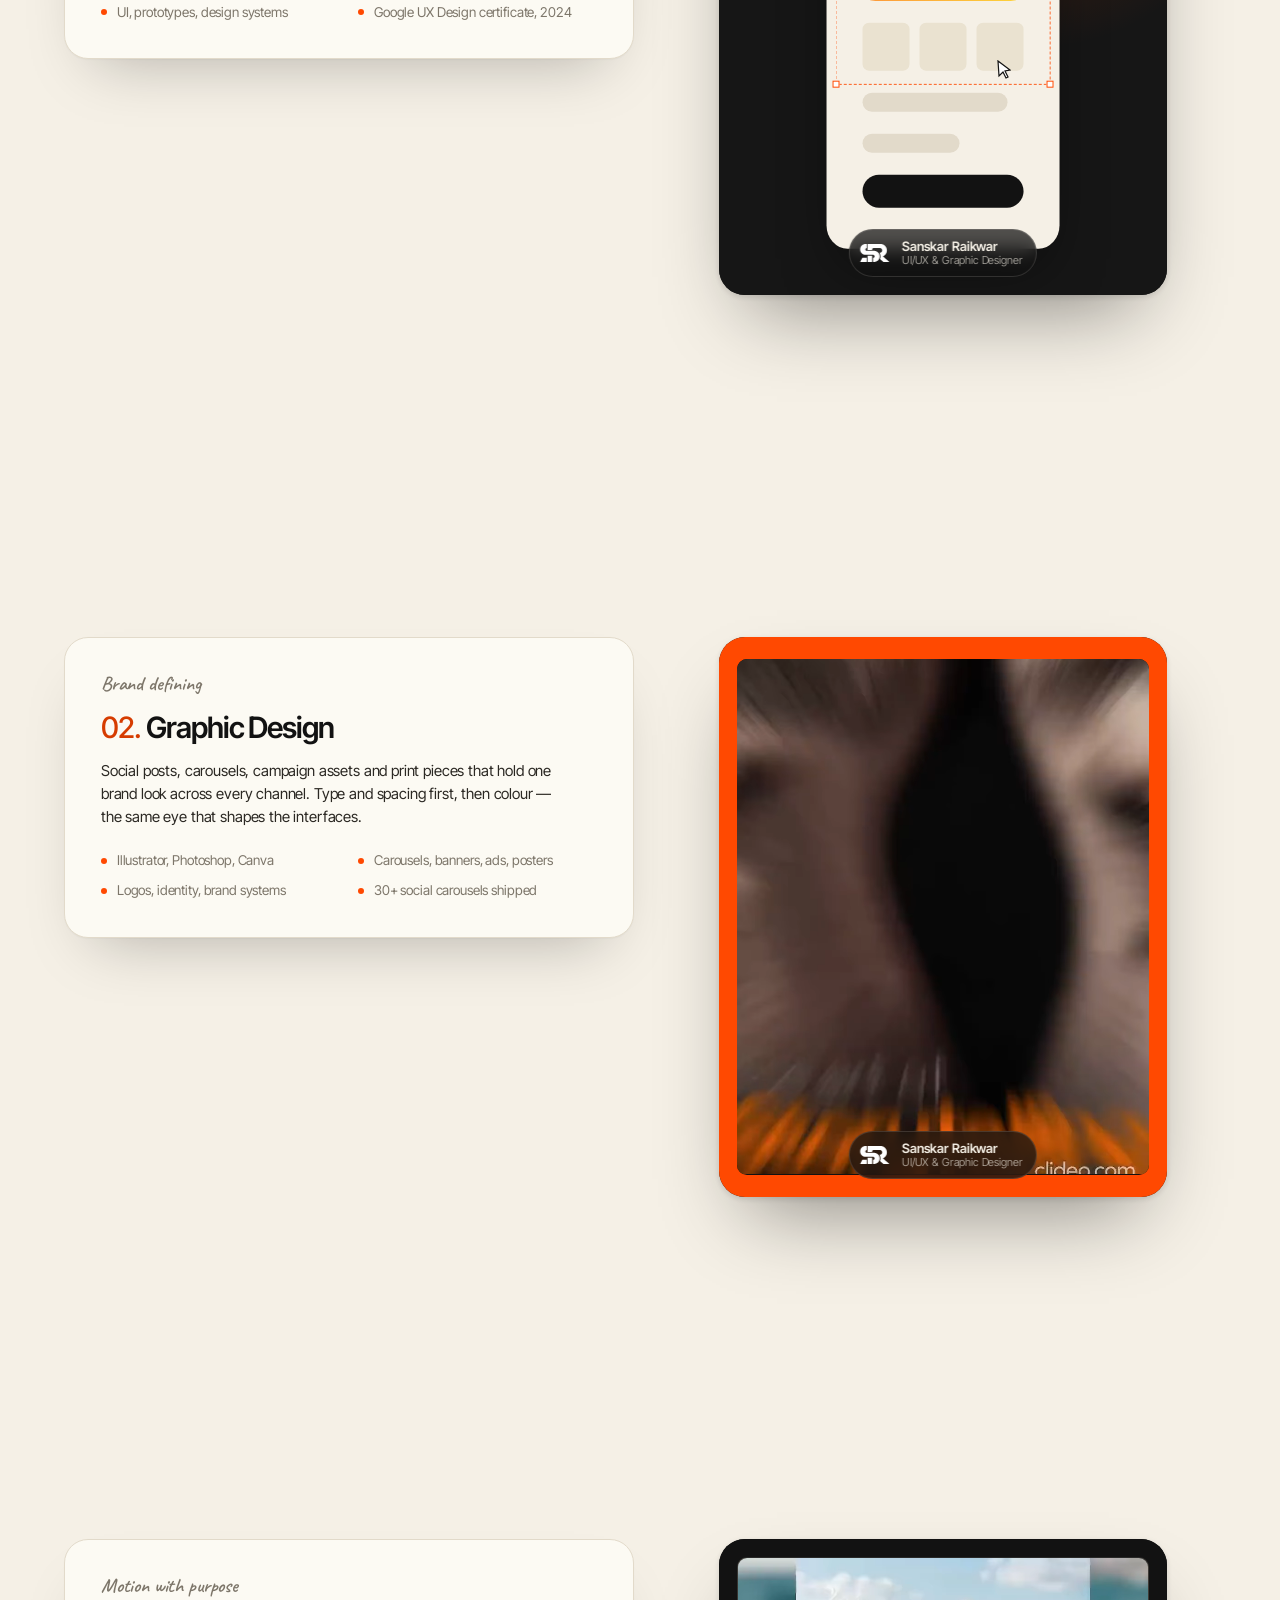
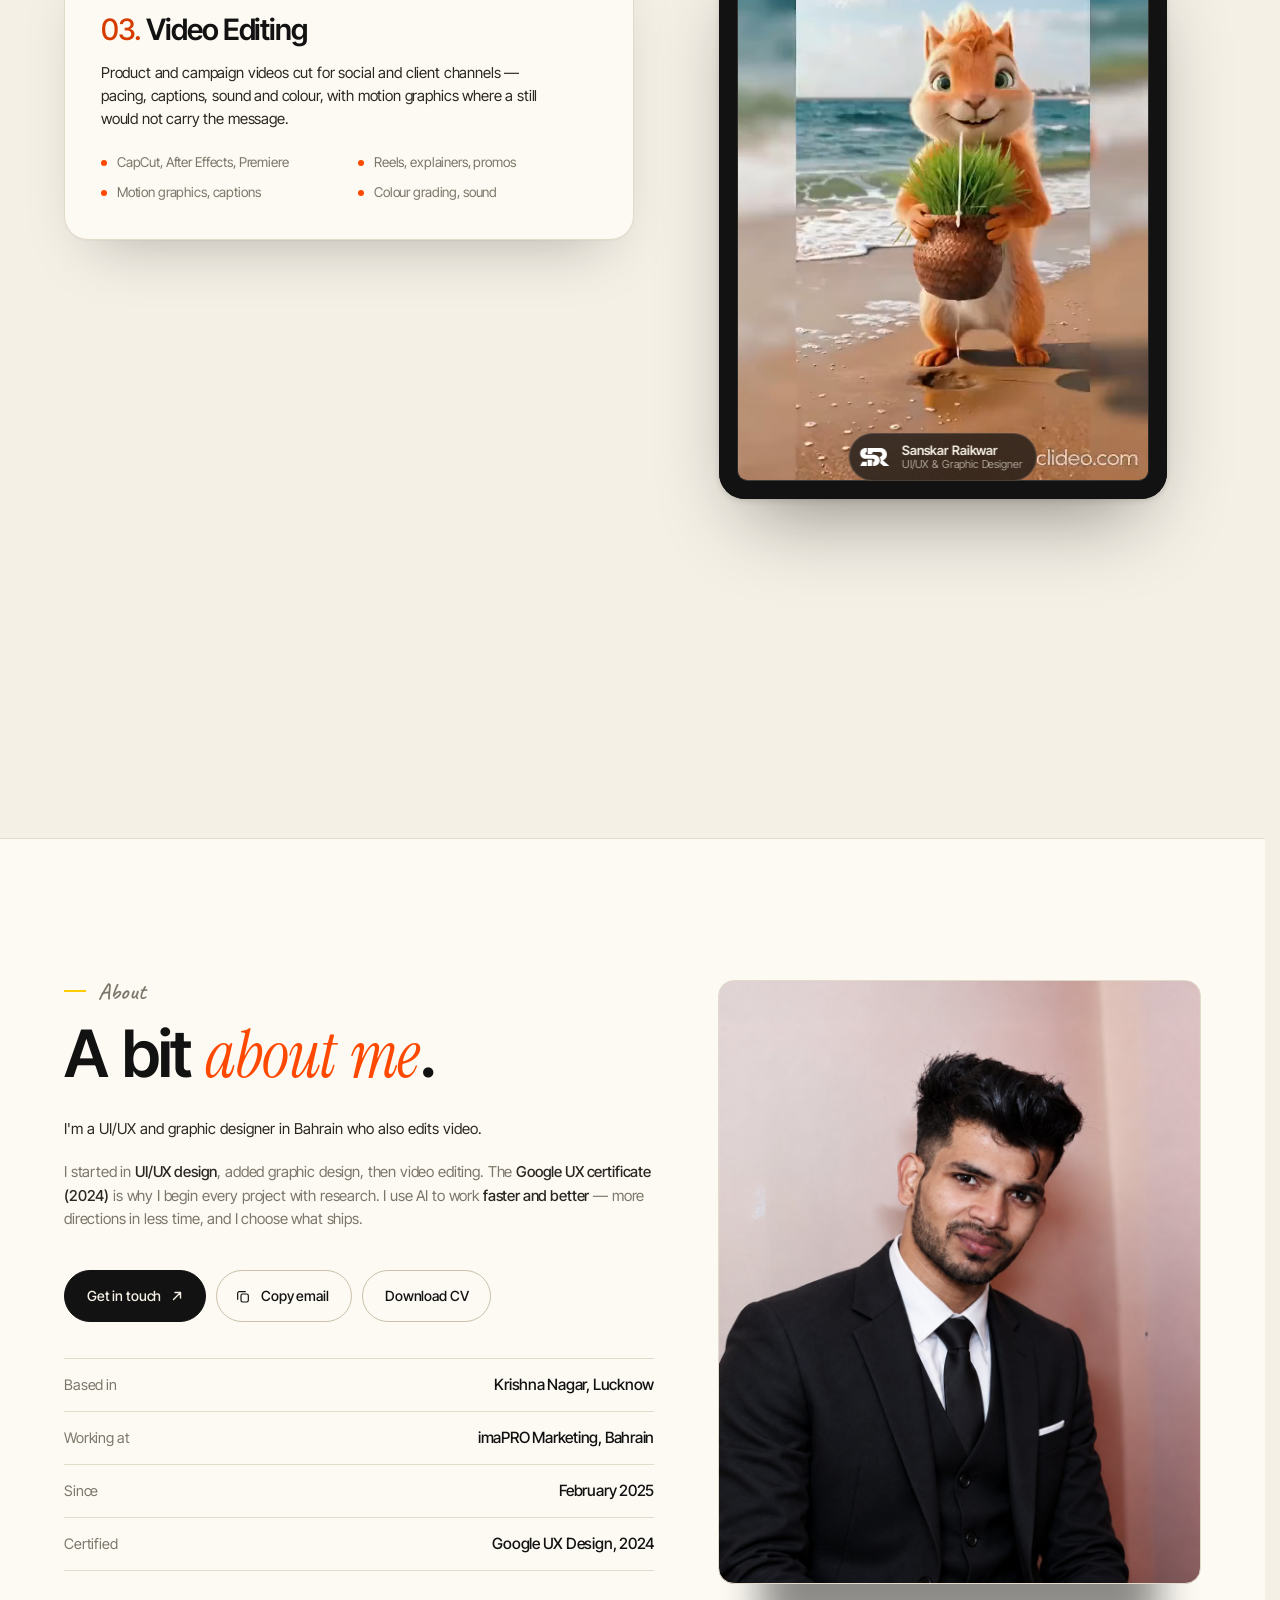
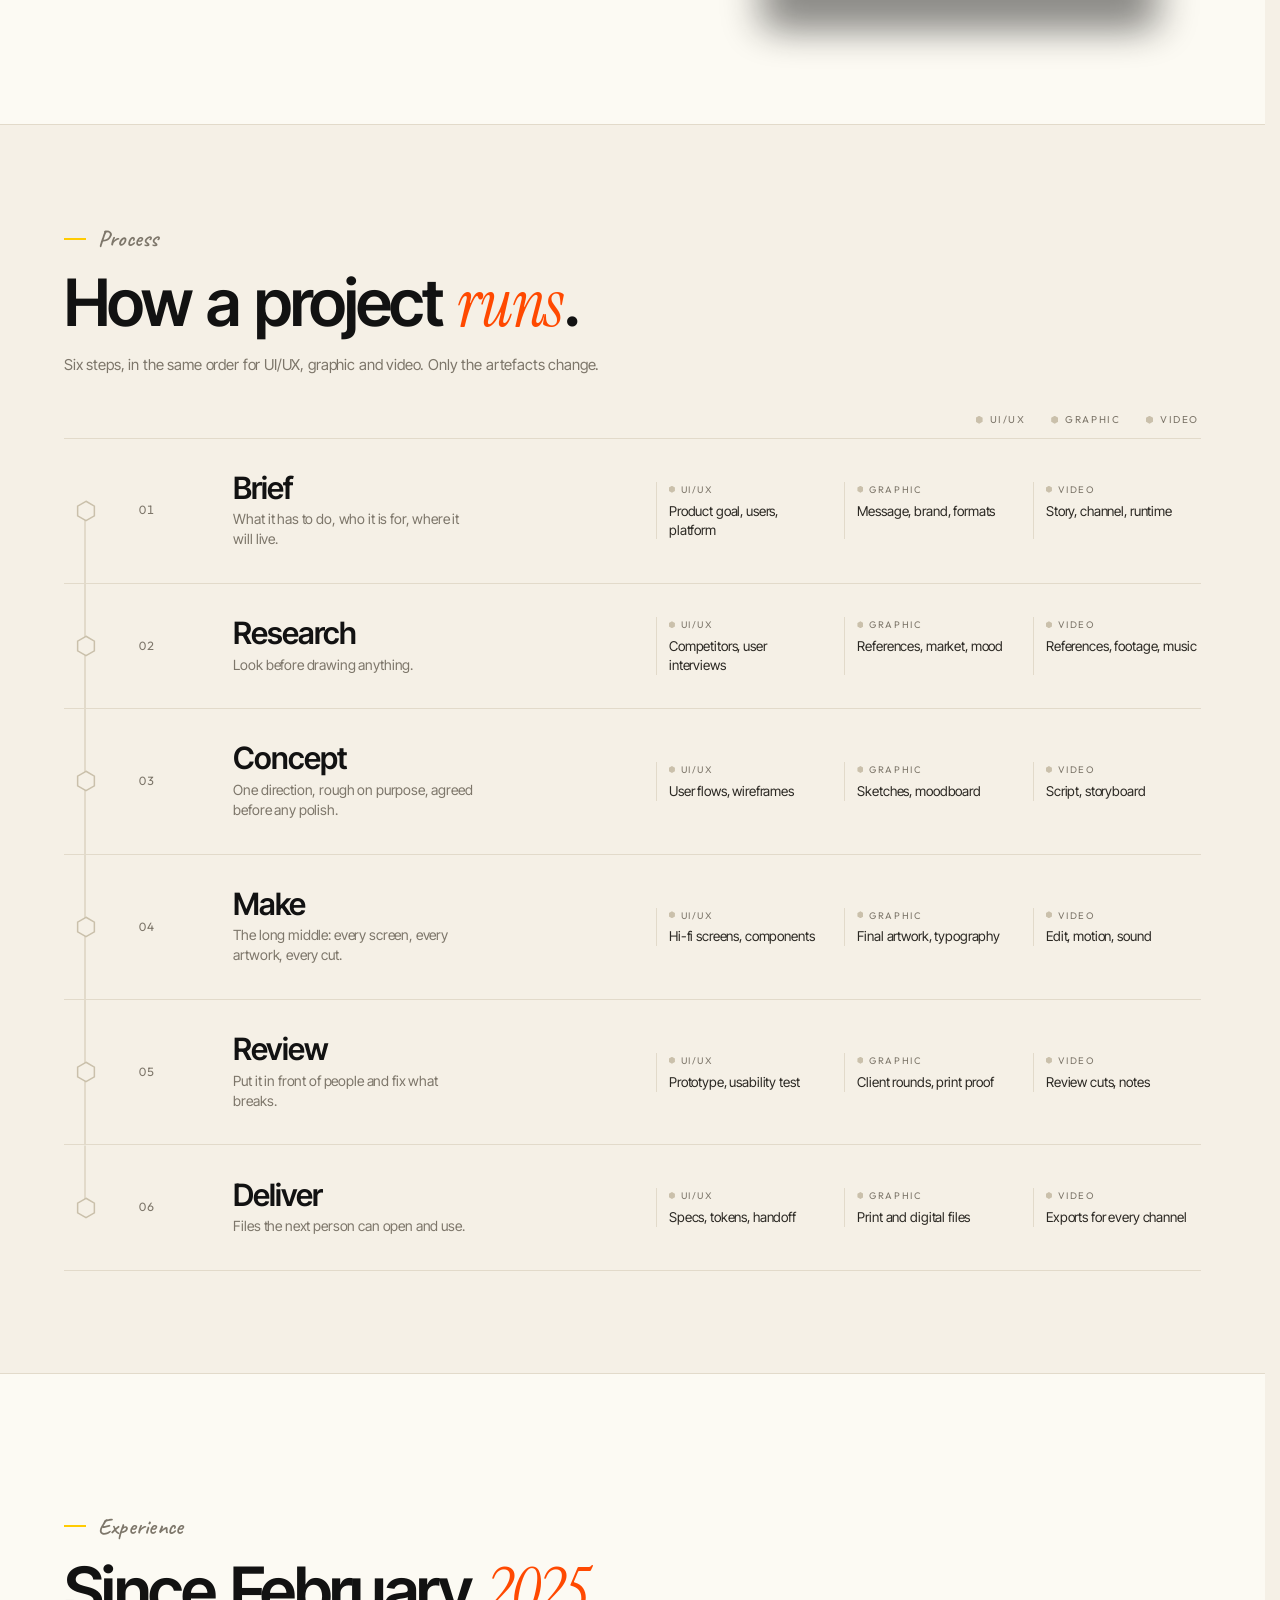
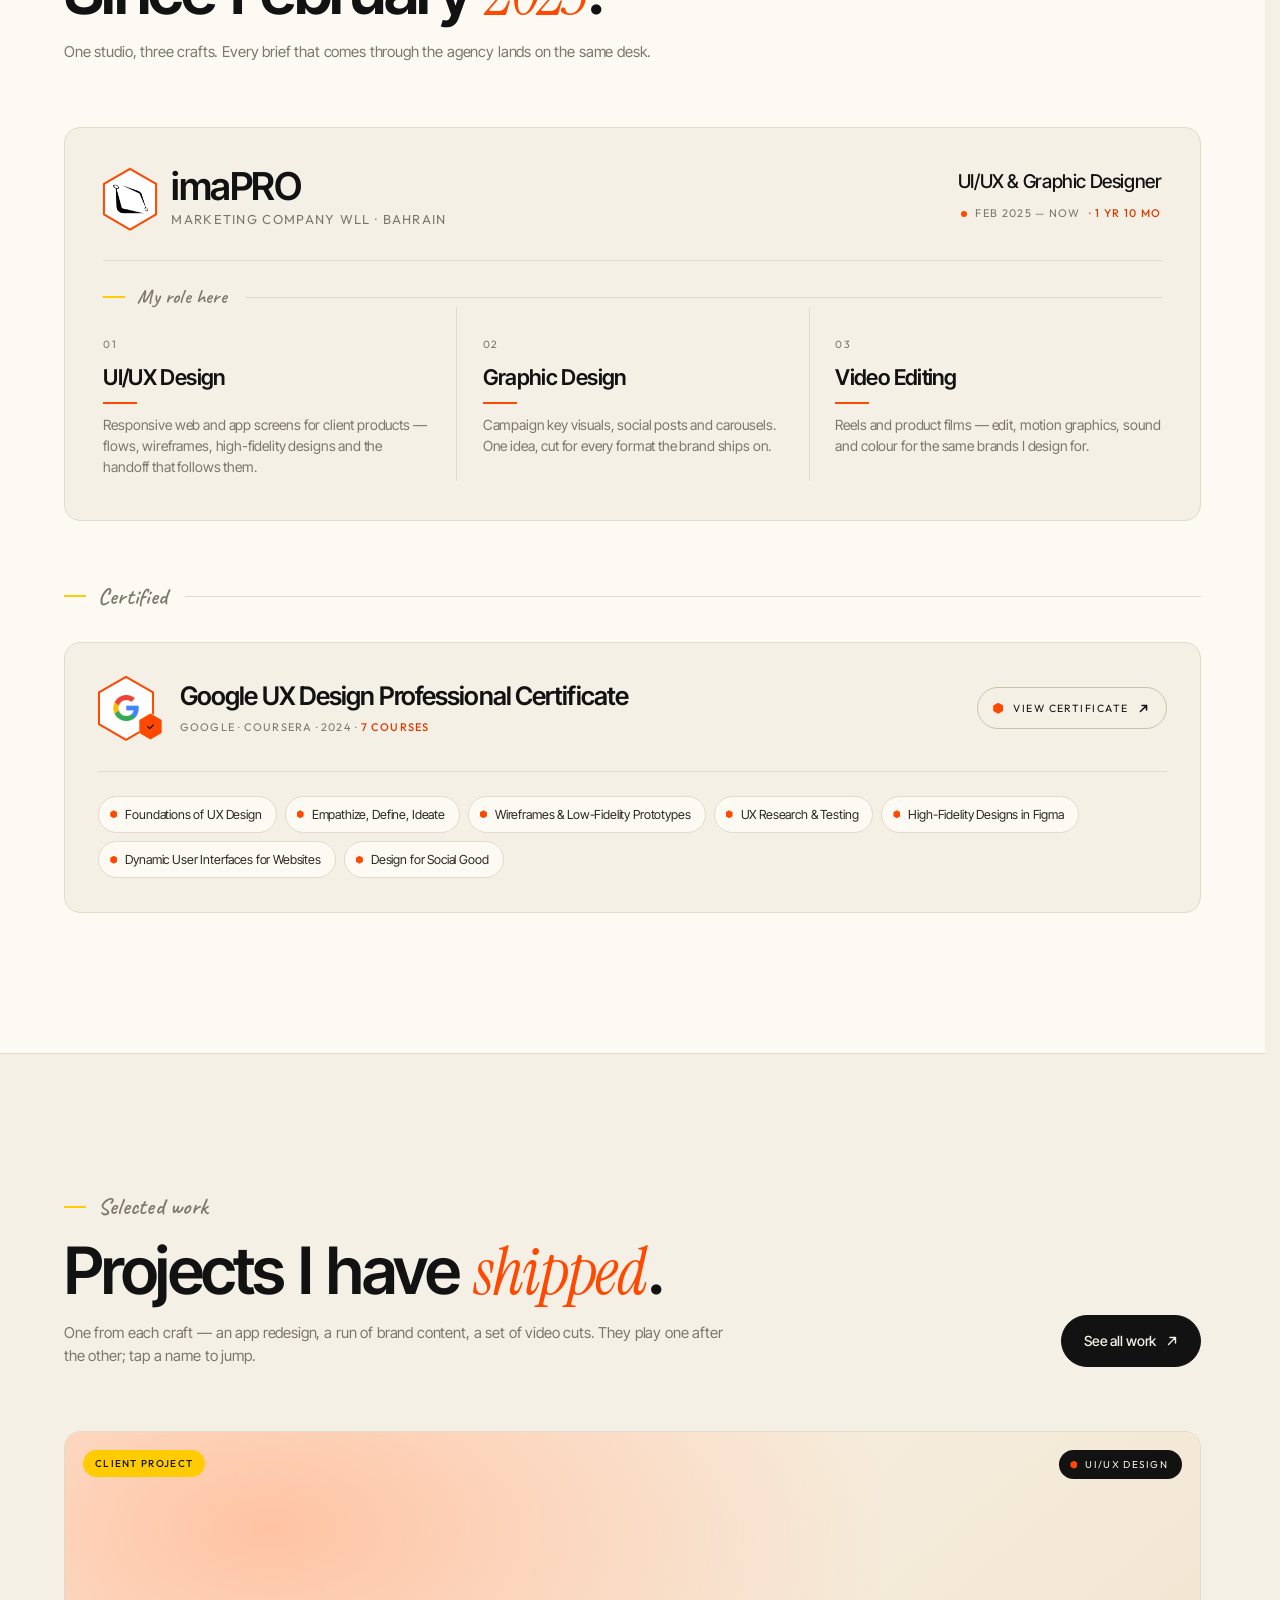
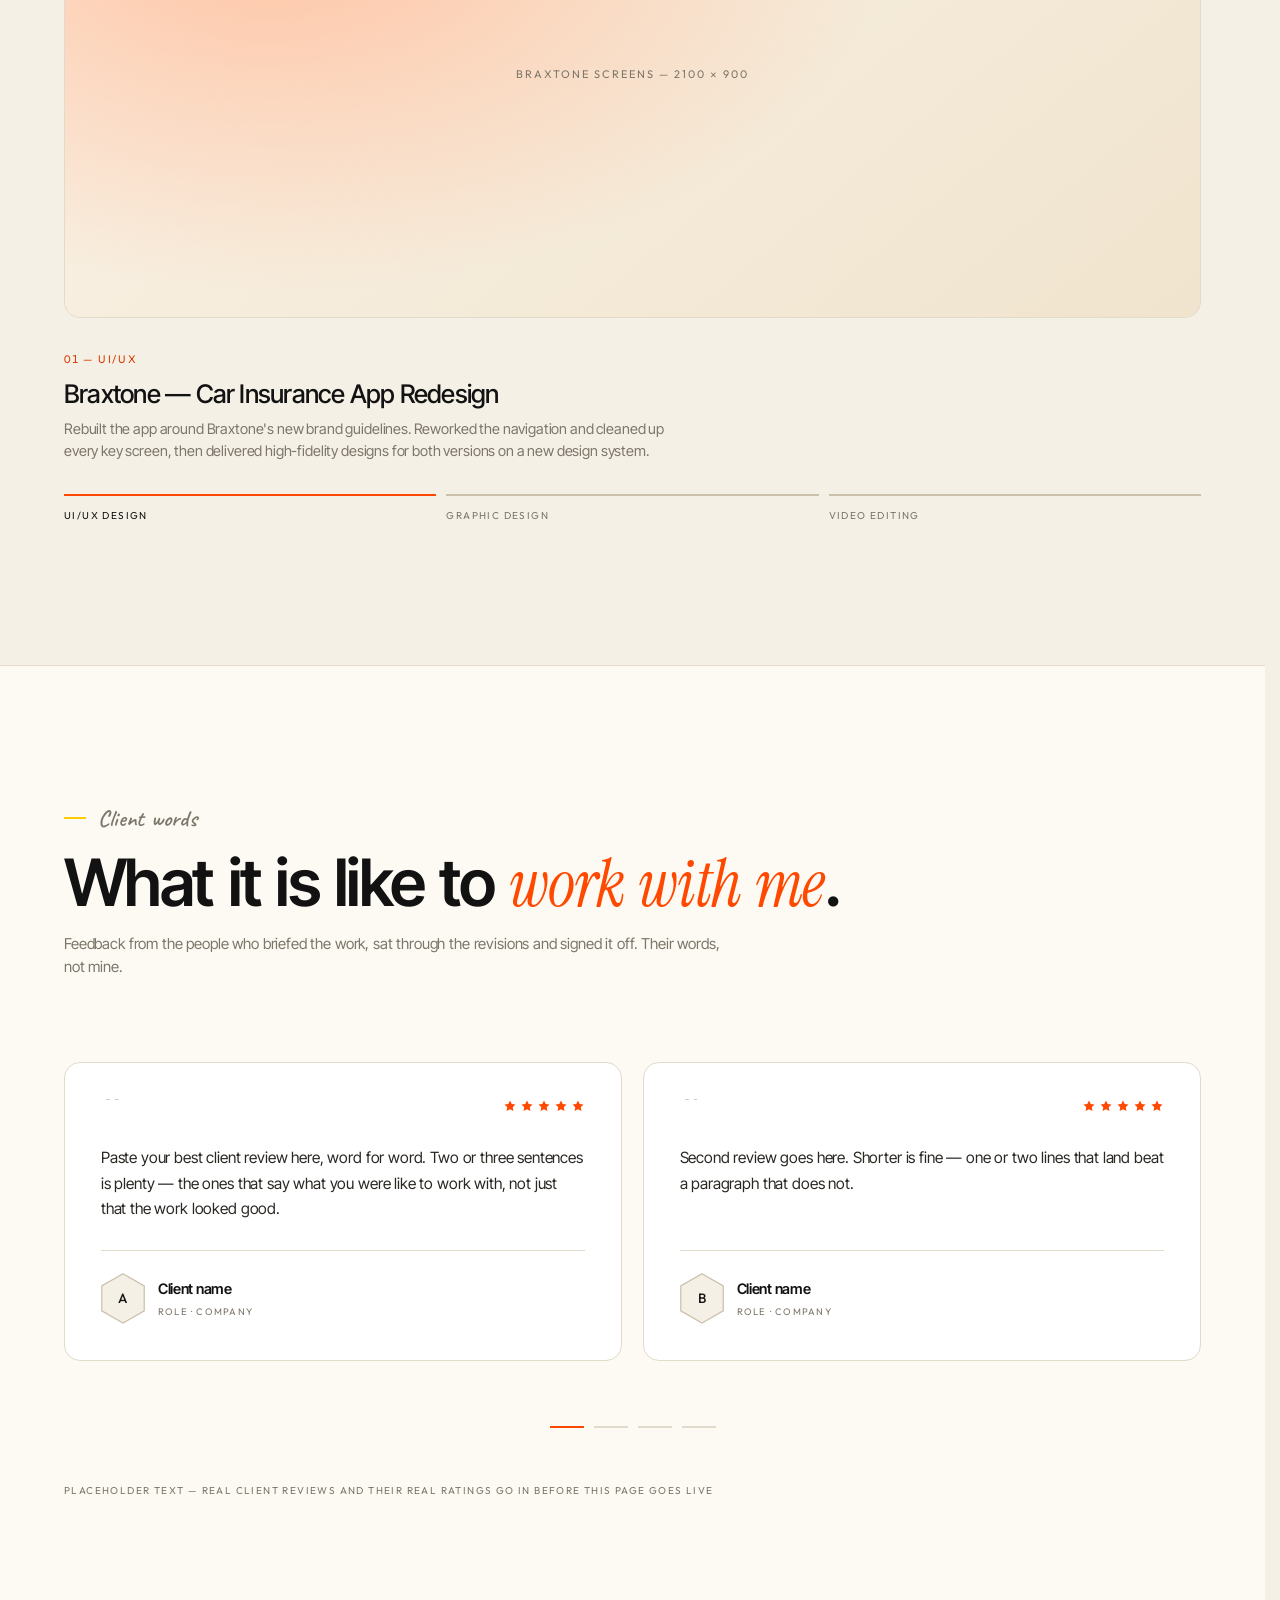
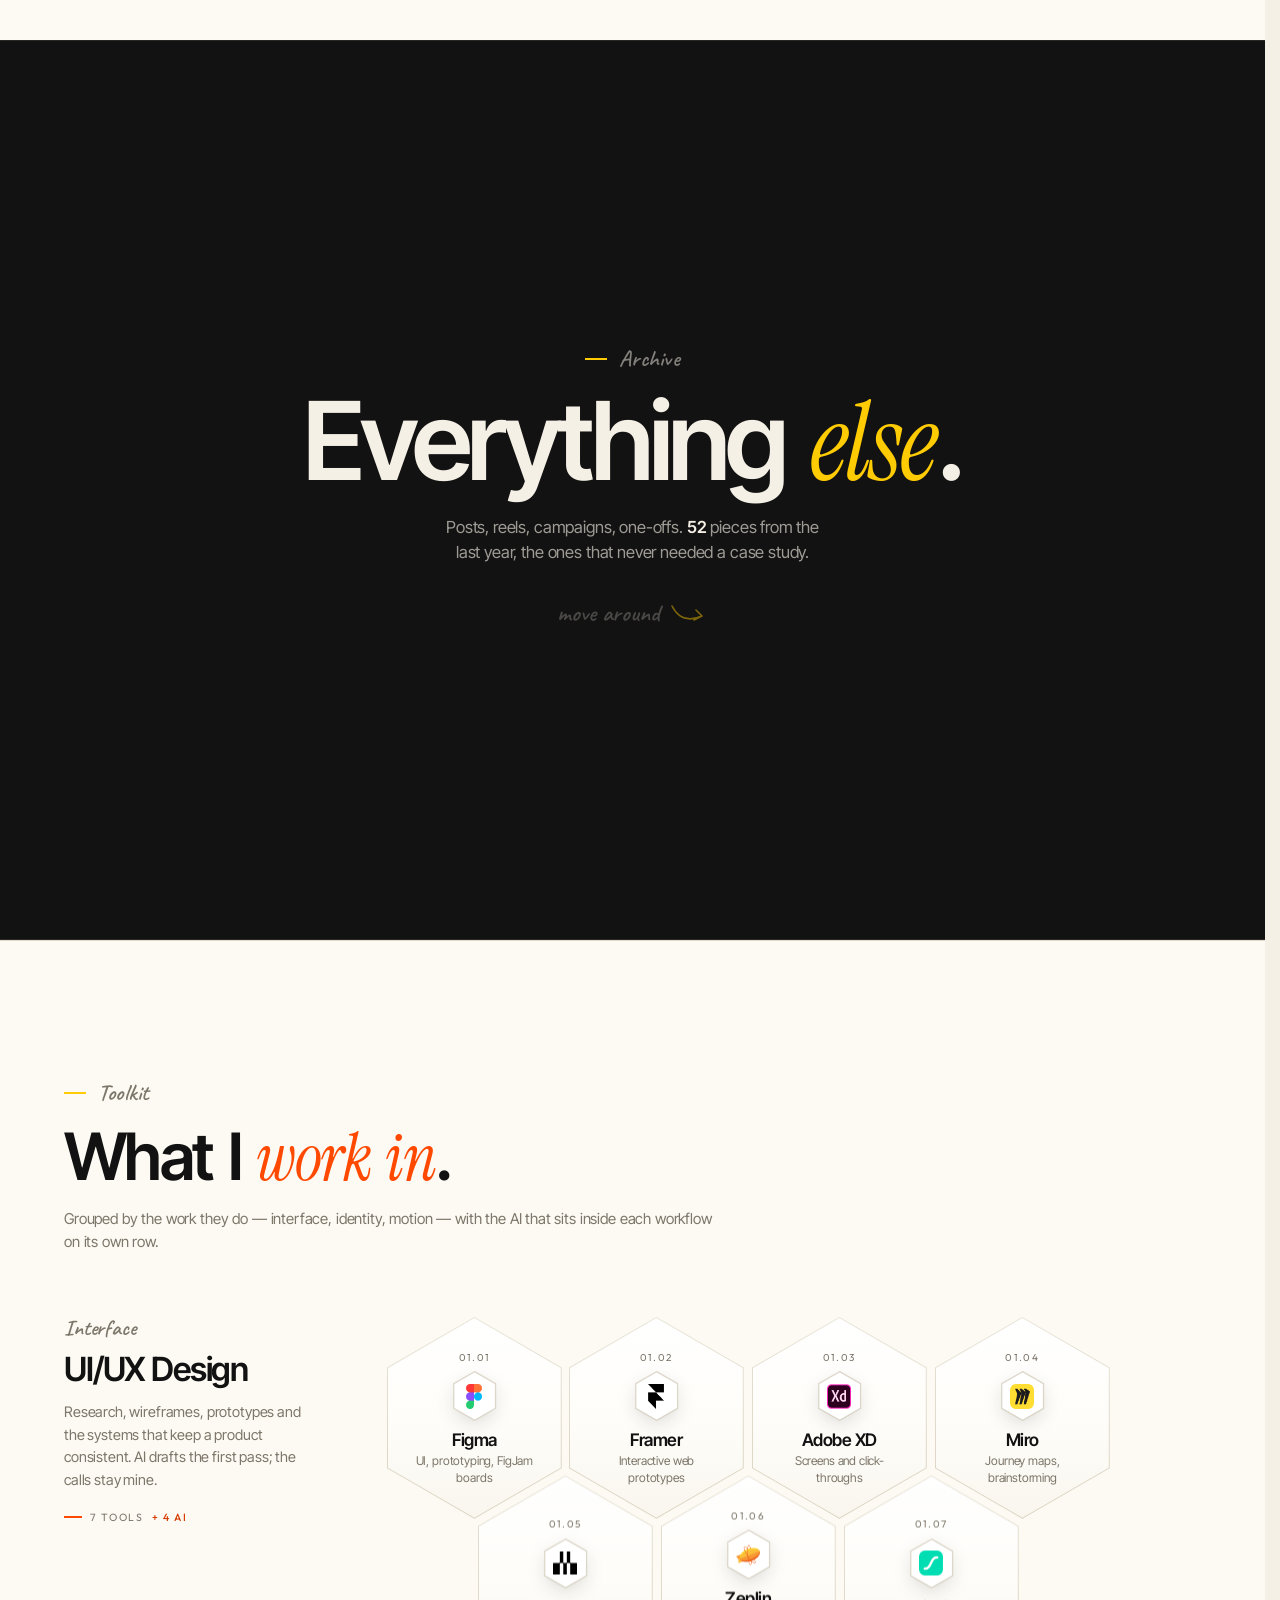
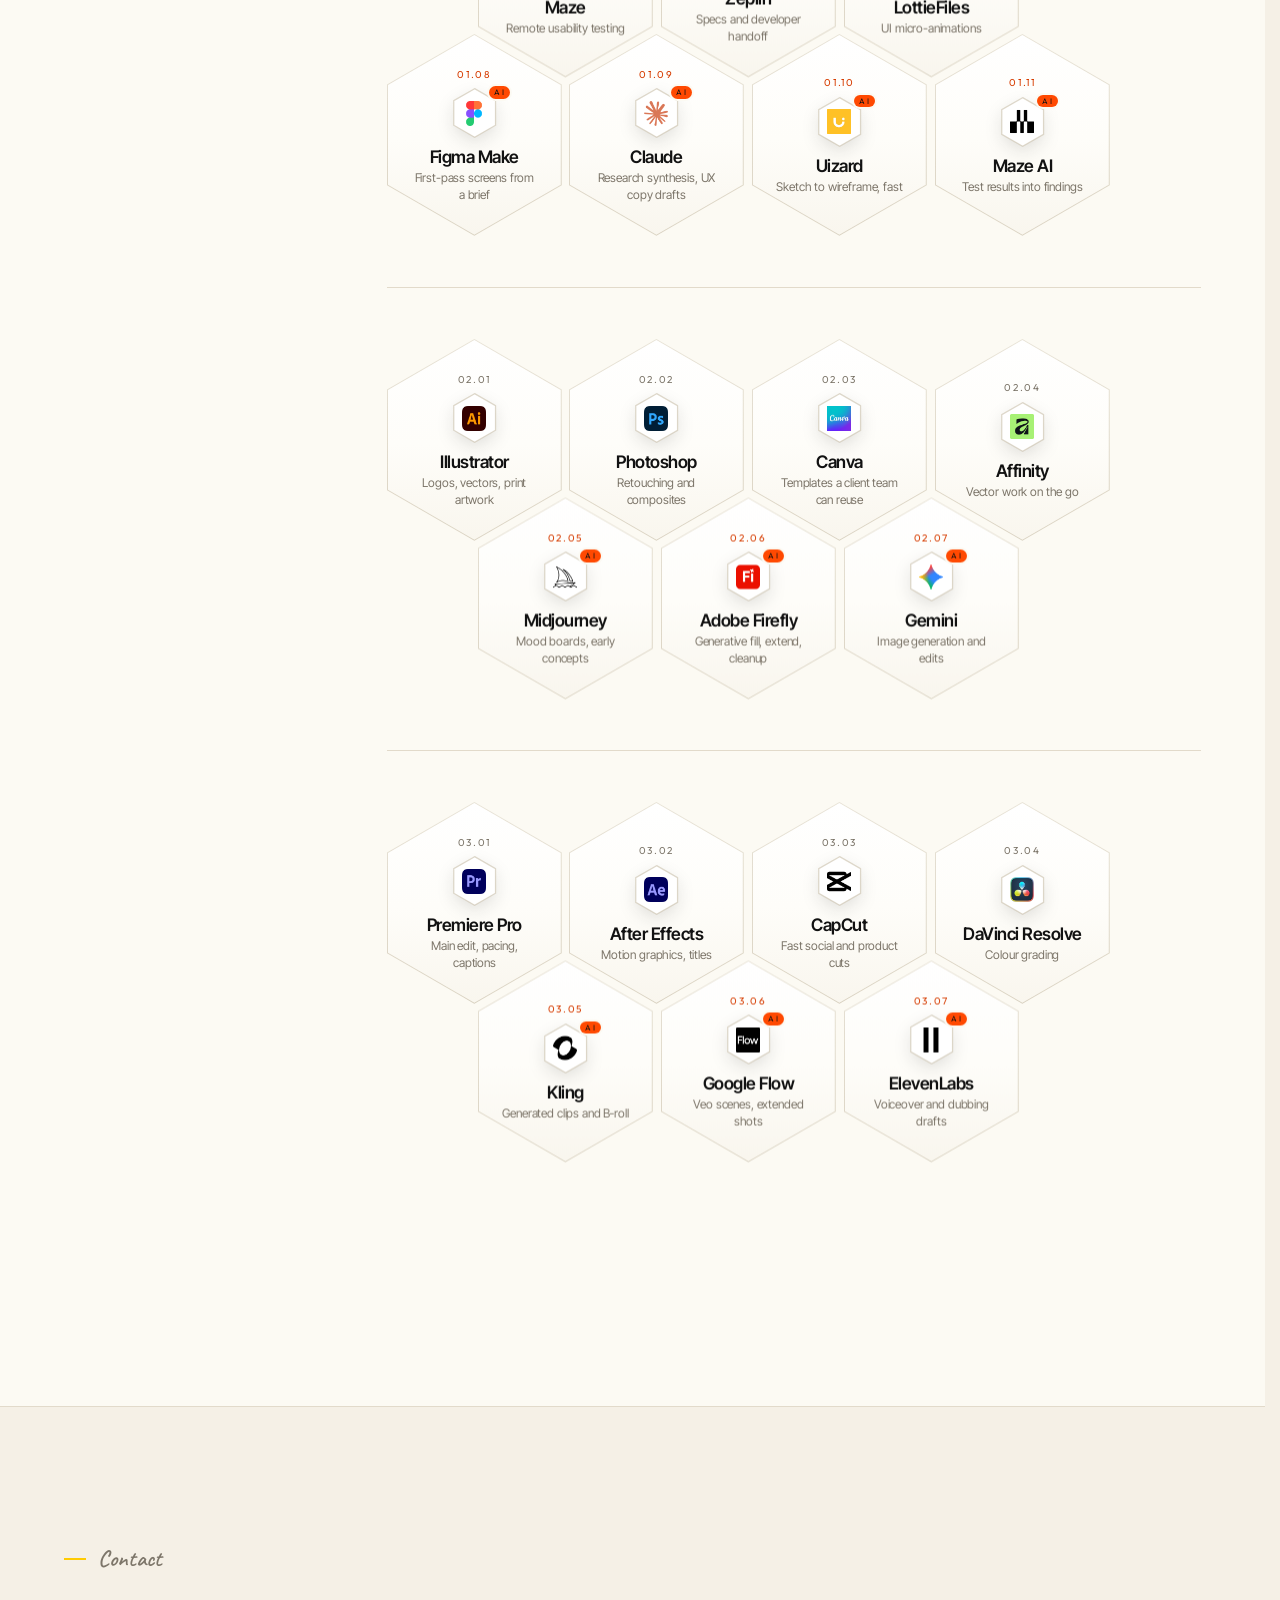
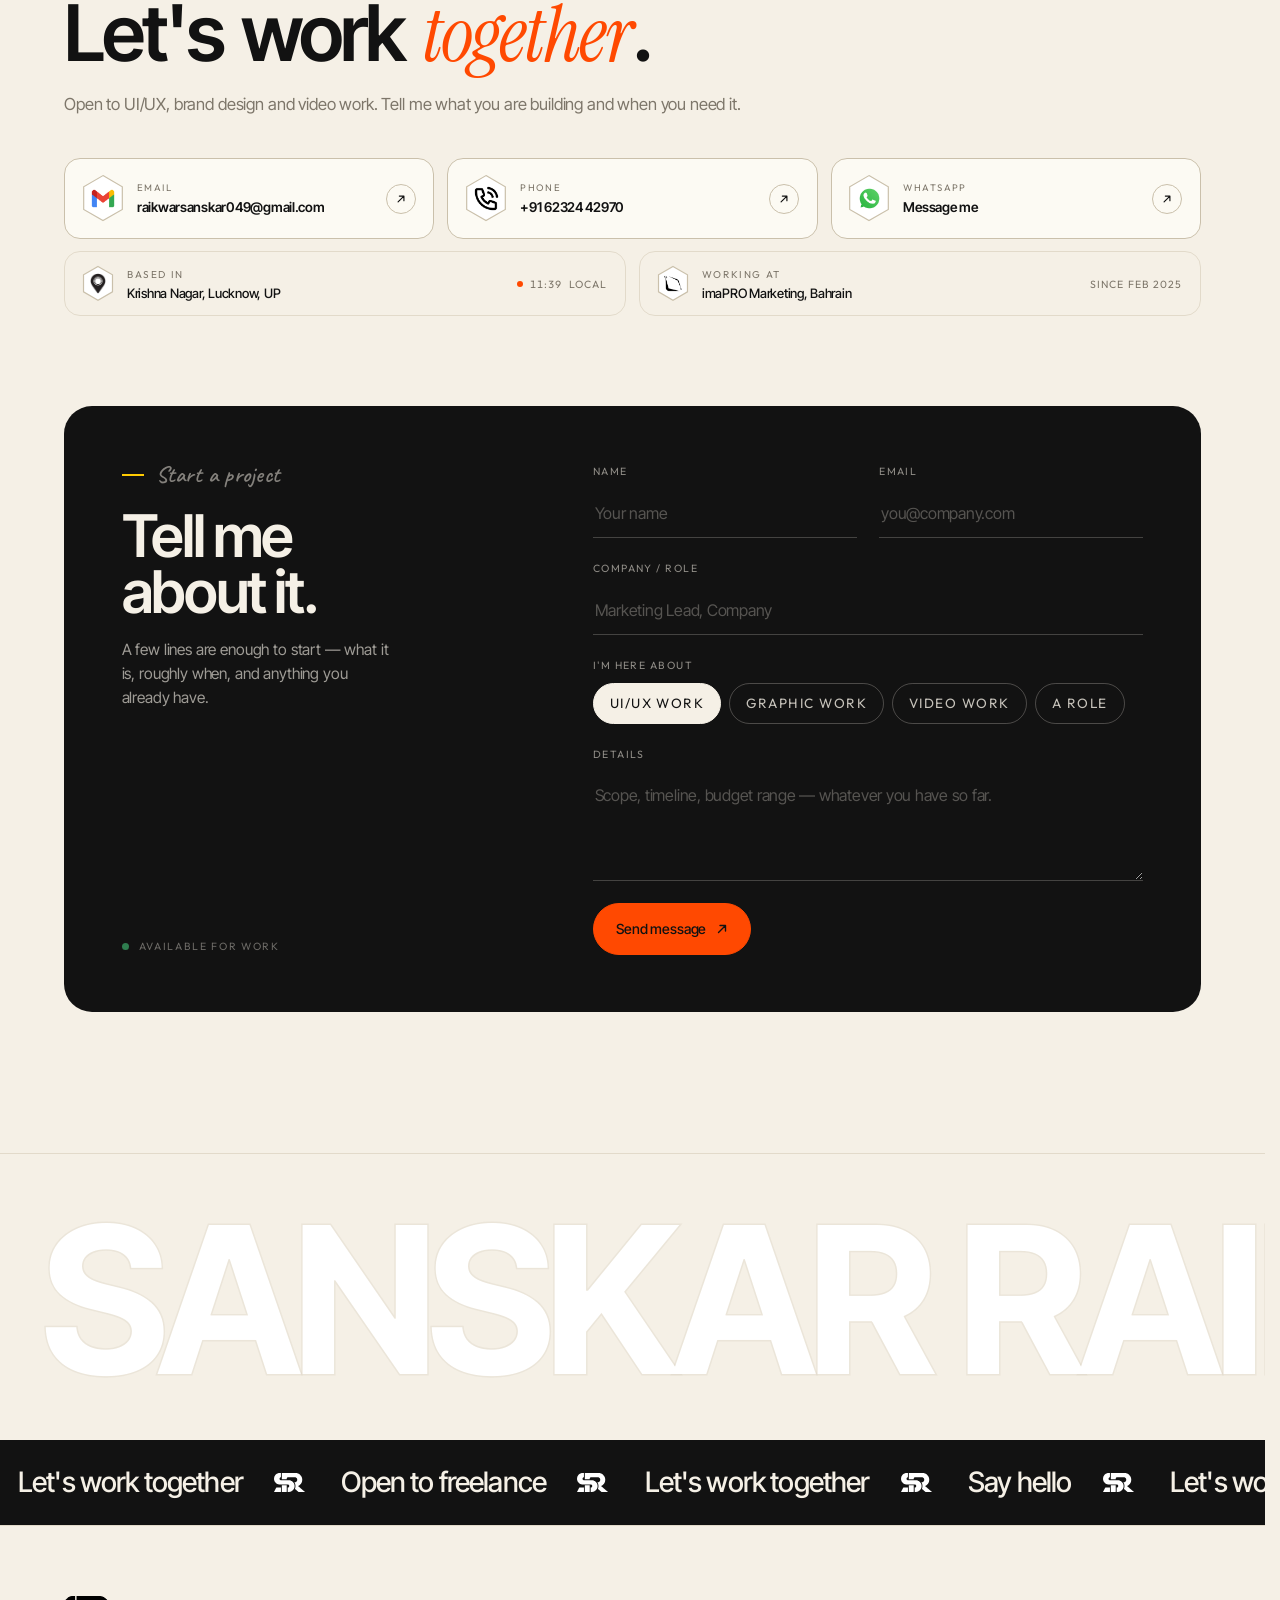
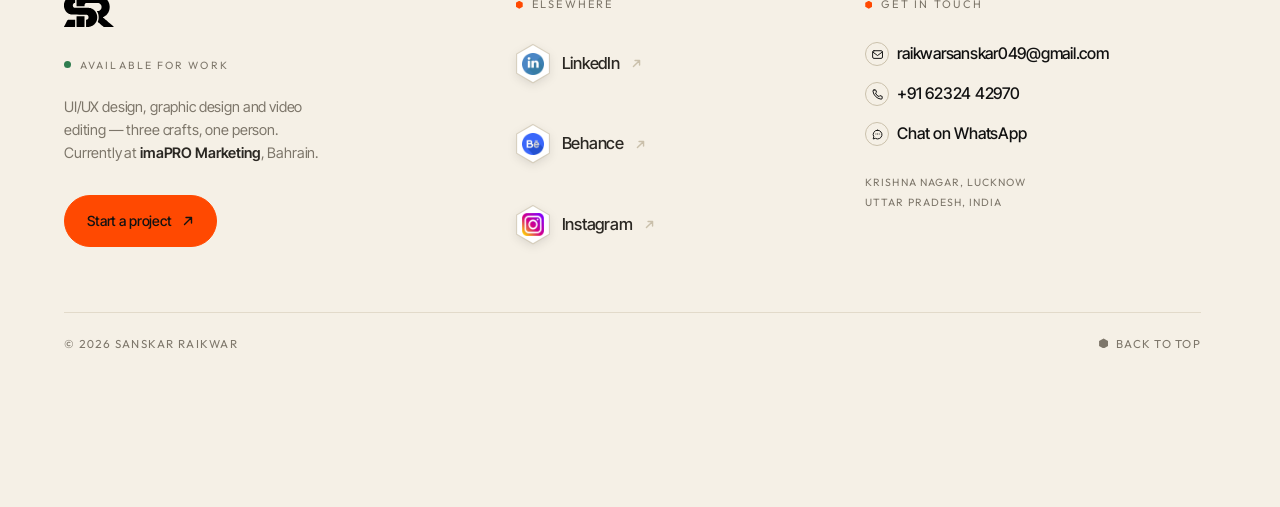
==== commit 8513733f: "Form options: UI/UX work, Graphic work, Video work, A role Co-Authored-By: Claude Sonnet 5.5 <norepl" ====
--- a/index.html
+++ b/index.html
@@ -34,7 +34,7 @@
 <link rel="preconnect" href="https://fonts.googleapis.com">
 <link rel="preconnect" href="https://fonts.gstatic.com" crossorigin>
 <link href="https://fonts.googleapis.com/css2?family=Inter+Tight:ital,wght@0,300..800;1,300..800&family=Instrument+Serif:ital@0;1&family=Caveat:wght@500;600&display=swap" rel="stylesheet">
-<link rel="stylesheet" href="css/styles.css?v=9">
+<link rel="stylesheet" href="css/styles.css?v=10">
 </head>
 <body>
 
@@ -967,10 +967,10 @@
           <div class="field">
             <label id="lbl-status">I'm here about</label>
             <div class="choices" role="radiogroup" aria-labelledby="lbl-status">
-              <label class="choice"><input type="radio" name="status" value="design" checked><span>Design project</span></label>
+              <label class="choice"><input type="radio" name="status" value="uiux" checked><span>UI/UX work</span></label>
+              <label class="choice"><input type="radio" name="status" value="graphic"><span>Graphic work</span></label>
               <label class="choice"><input type="radio" name="status" value="video"><span>Video work</span></label>
               <label class="choice"><input type="radio" name="status" value="role"><span>A role</span></label>
-              <label class="choice"><input type="radio" name="status" value="other"><span>Something else</span></label>
             </div>
           </div>
 
--- a/css/styles.css
+++ b/css/styles.css
@@ -3076,7 +3076,7 @@
   .field{gap:2px}
   .field label{font-size:10px}
   .field input,.field select,.field textarea{padding:8px 2px}   /* 16px type stays, so iOS does not zoom */
-  .field textarea{min-height:76px;rows:3}
+  .field textarea{min-height:76px}
 
   /* four options as a tidy 2 x 2 instead of a ragged wrap */
   .choices{display:grid;grid-template-columns:1fr 1fr;gap:8px;margin-top:4px}
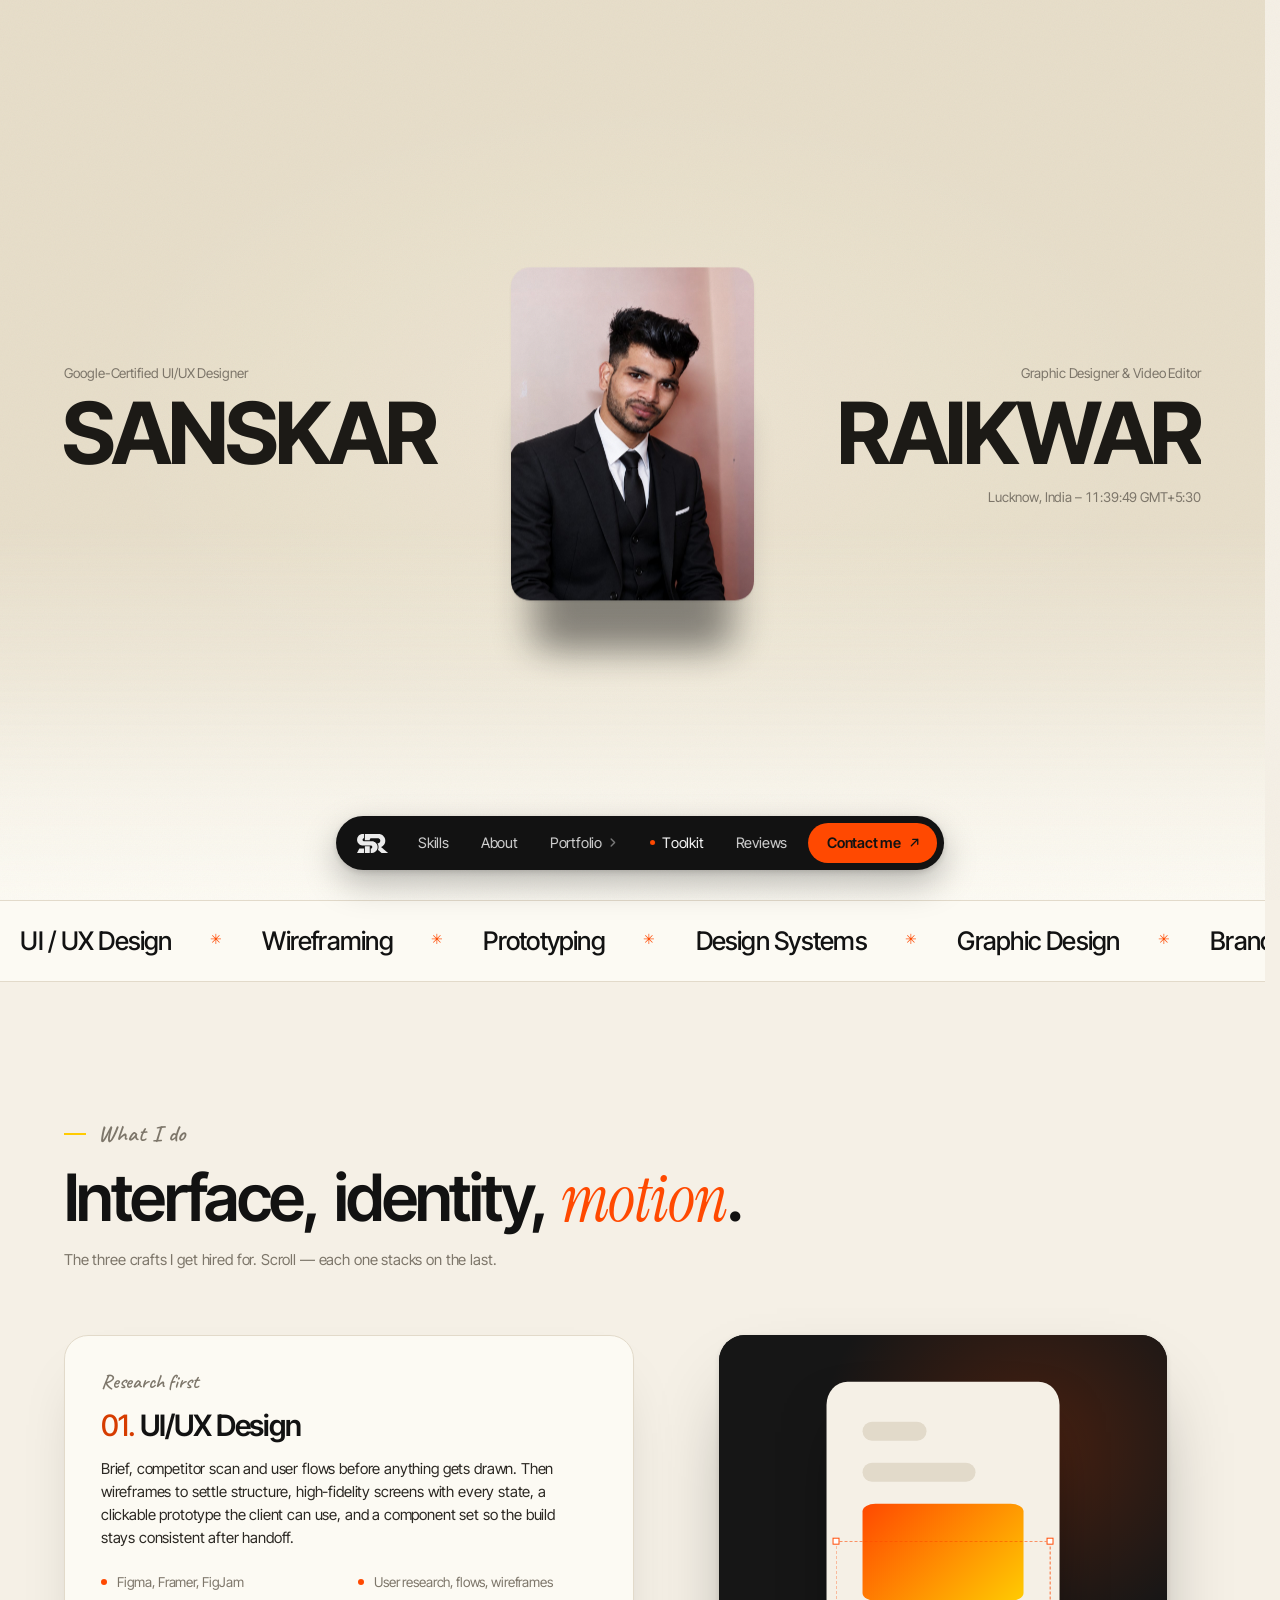
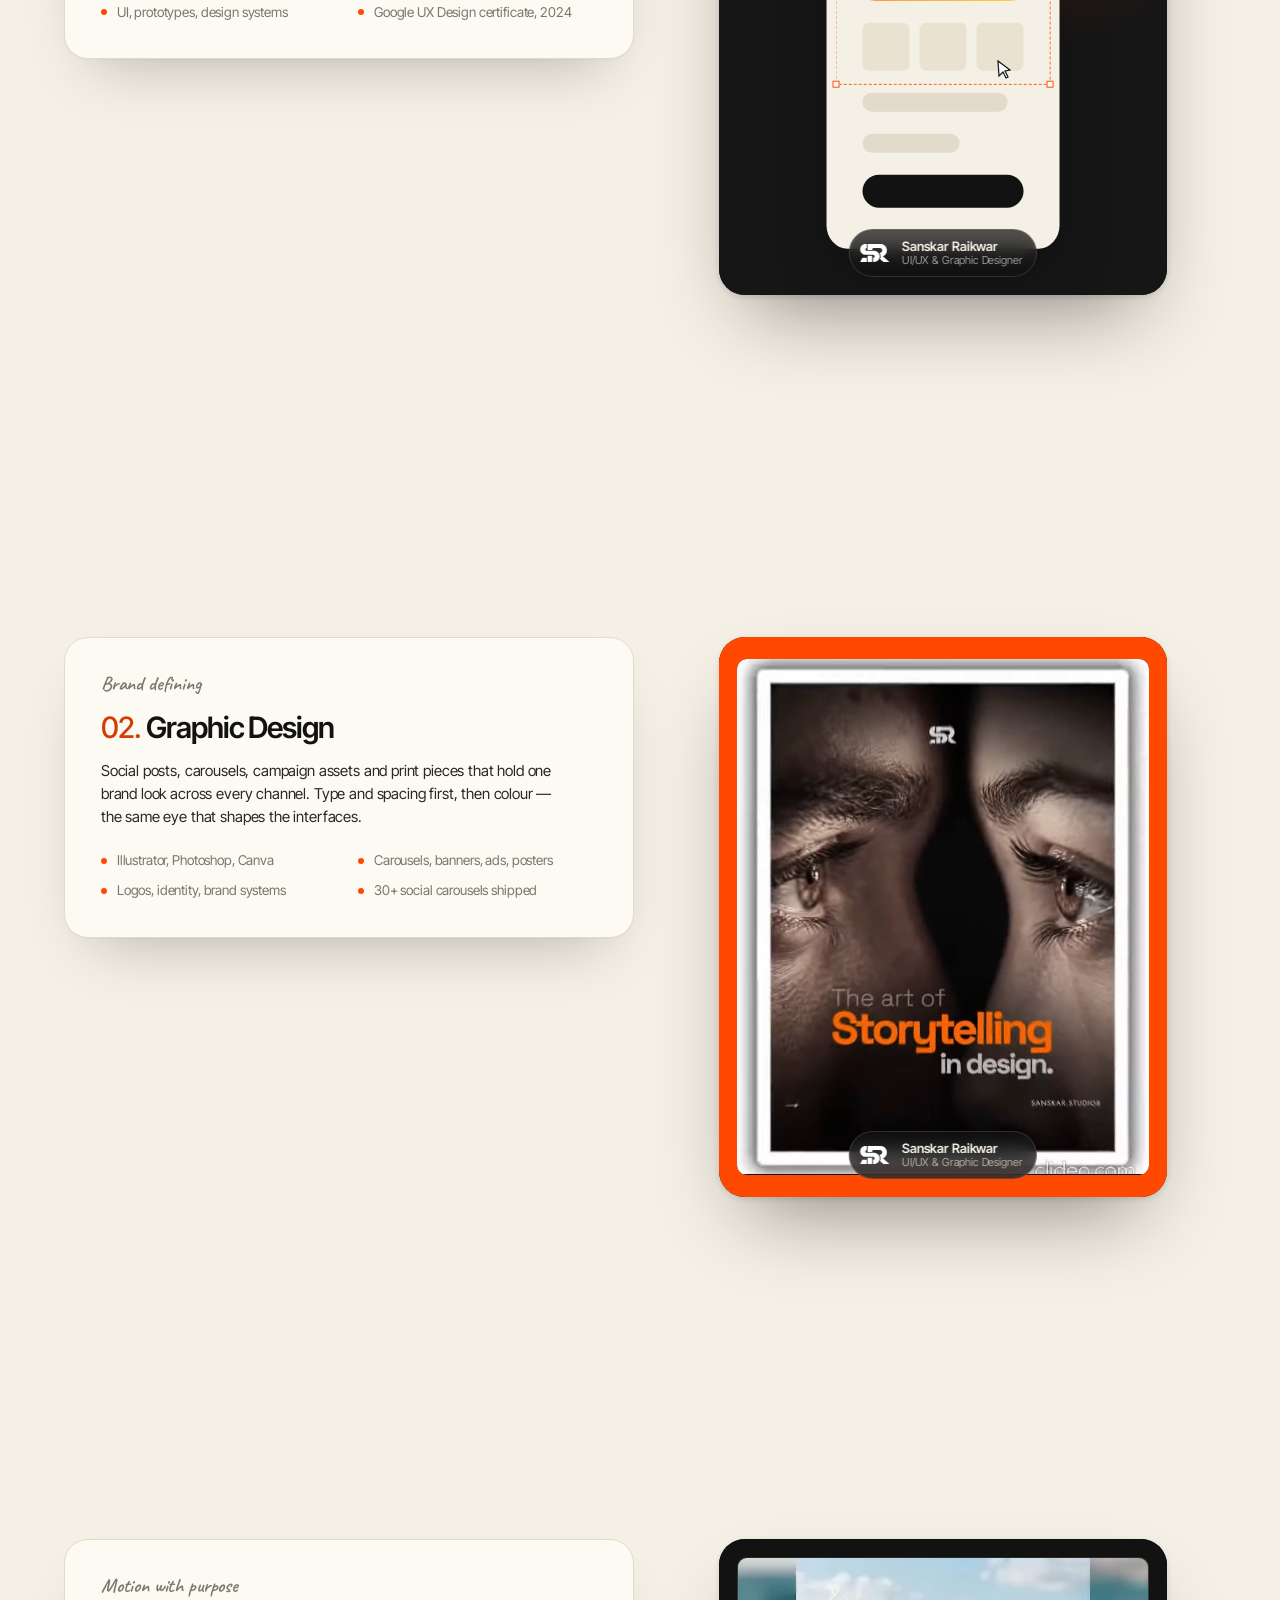
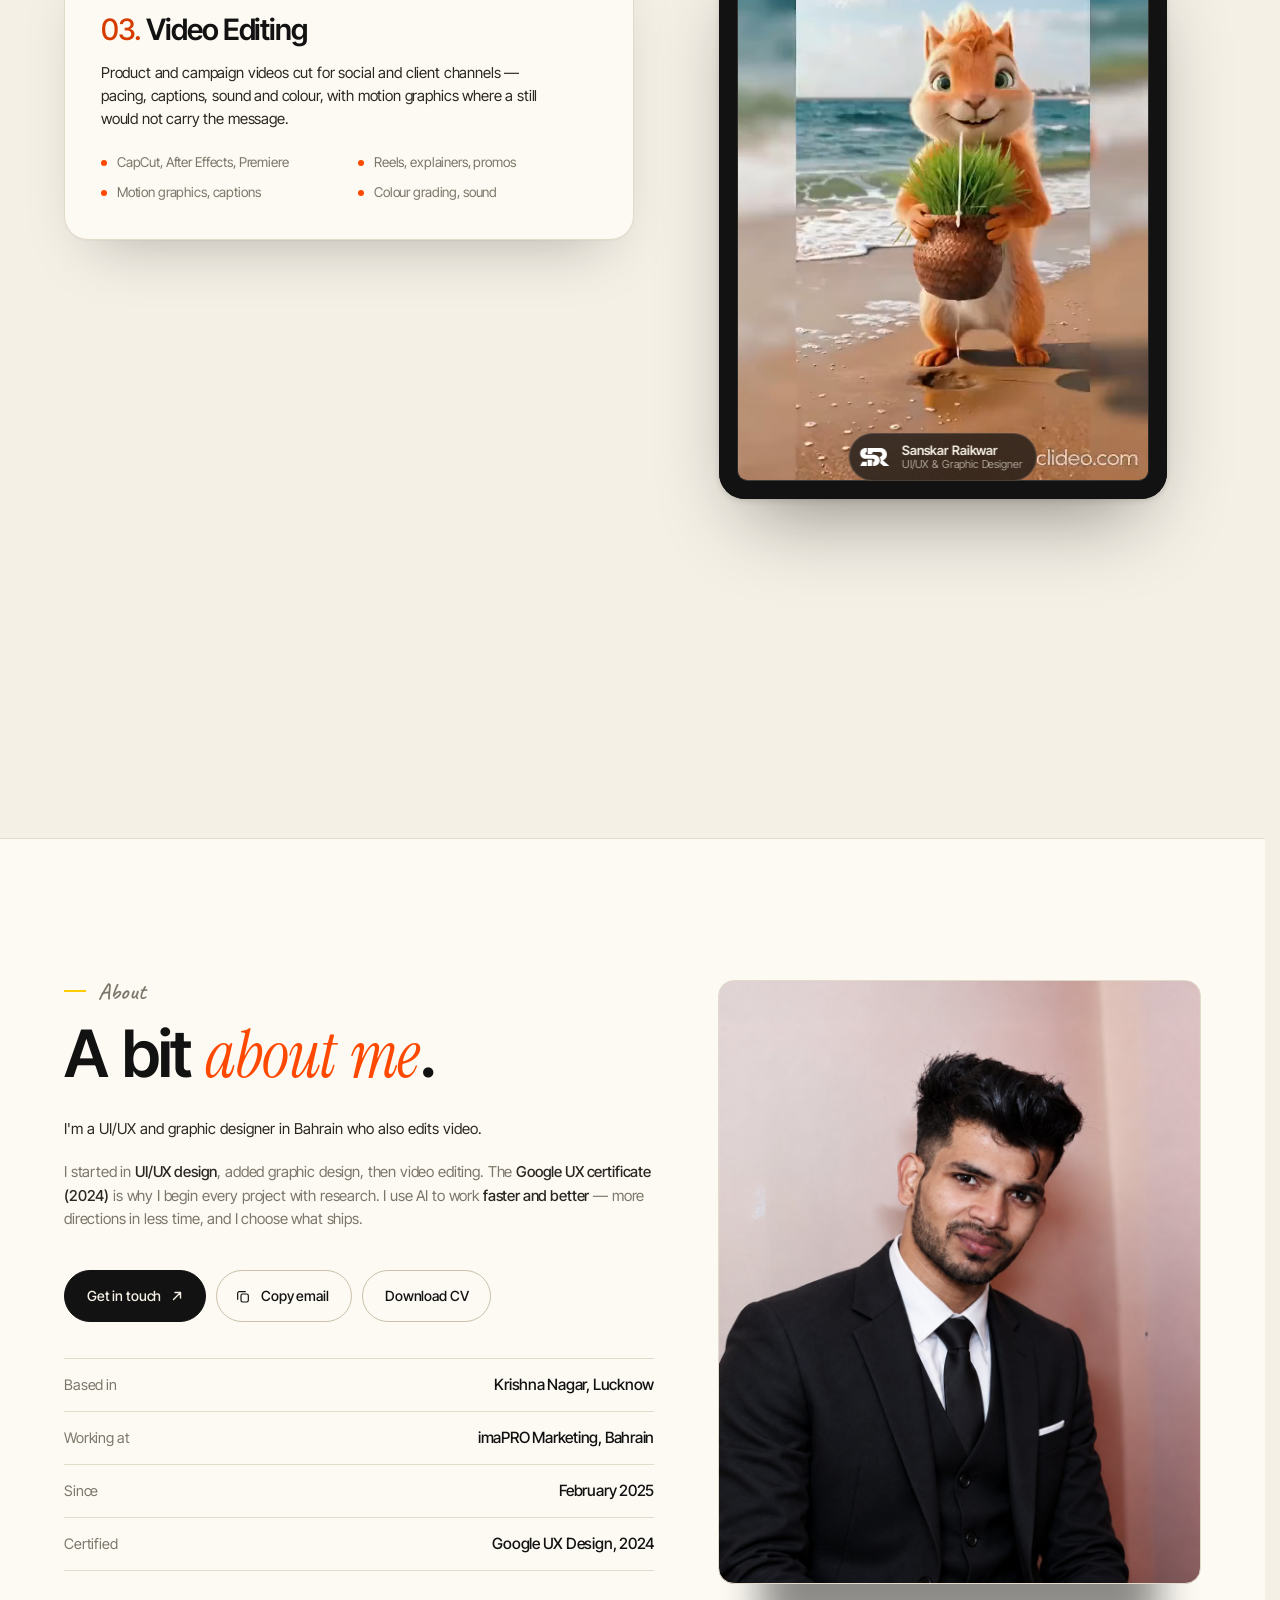
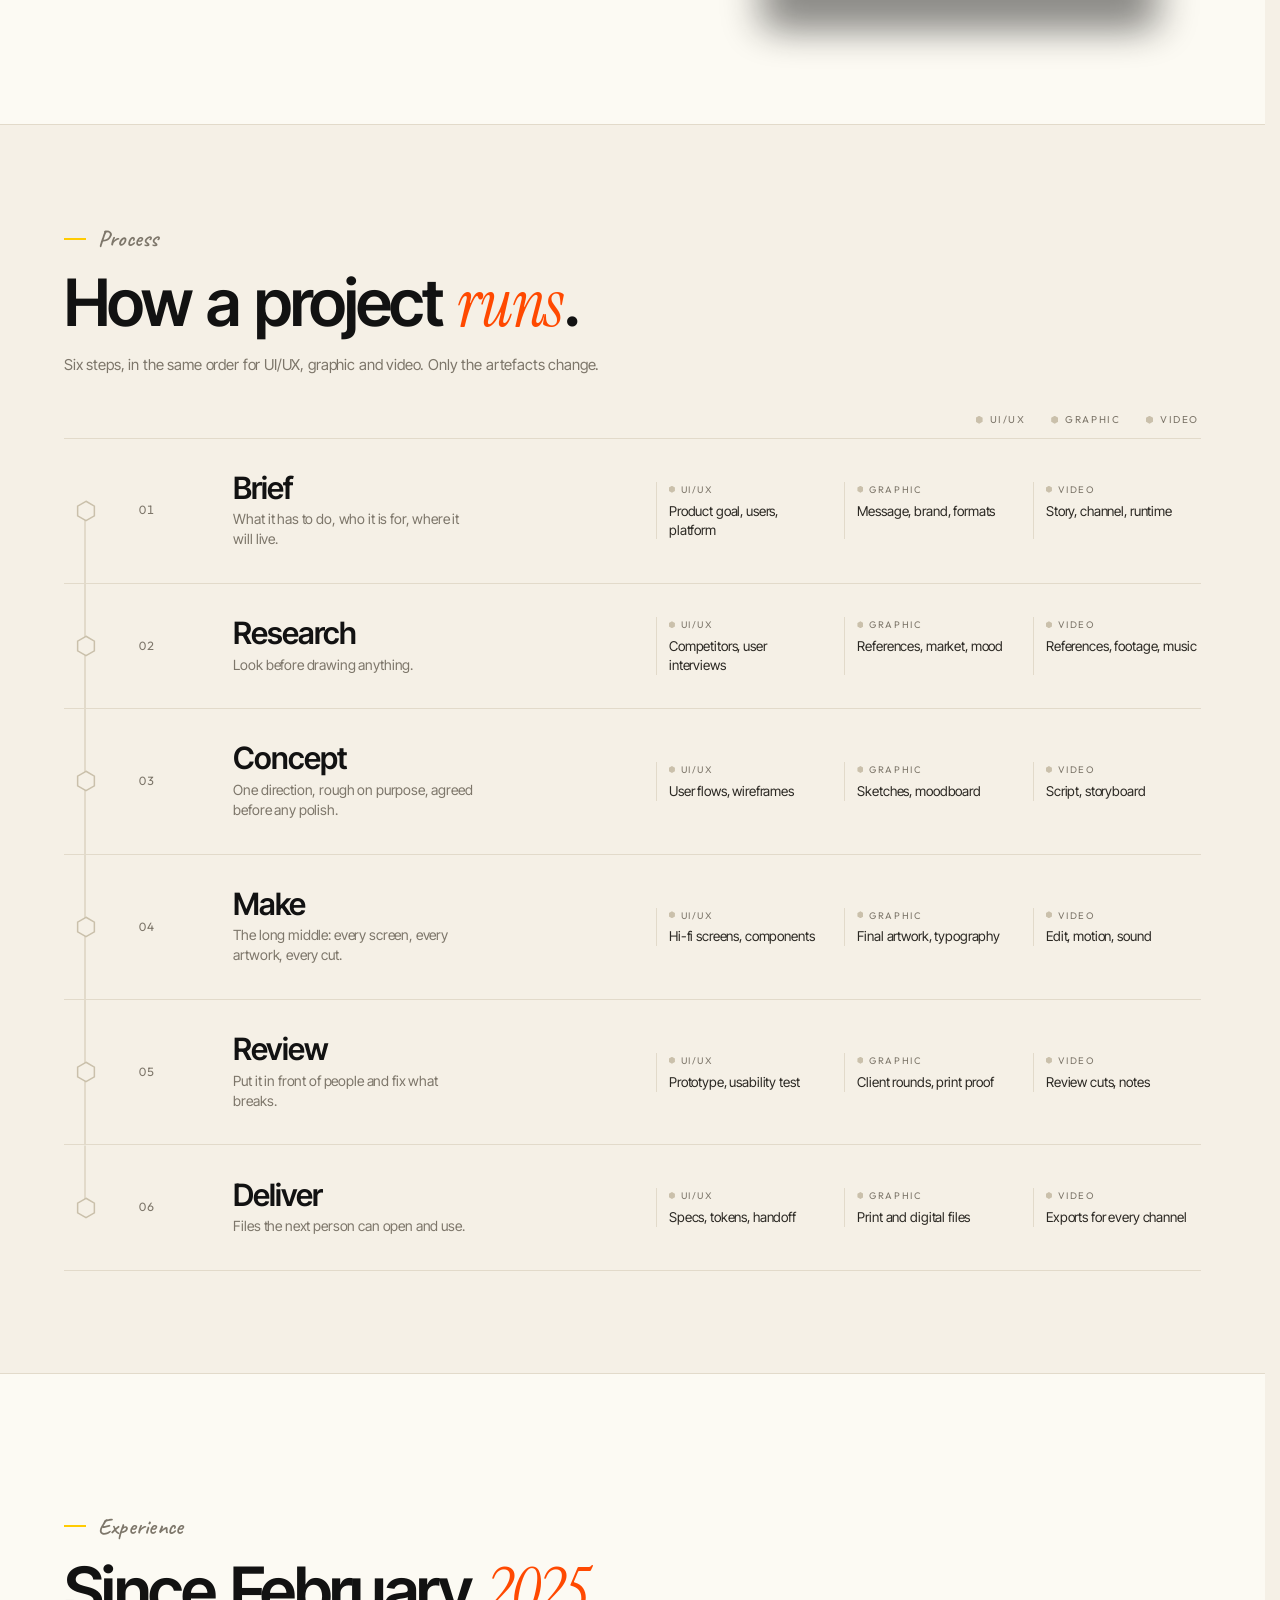
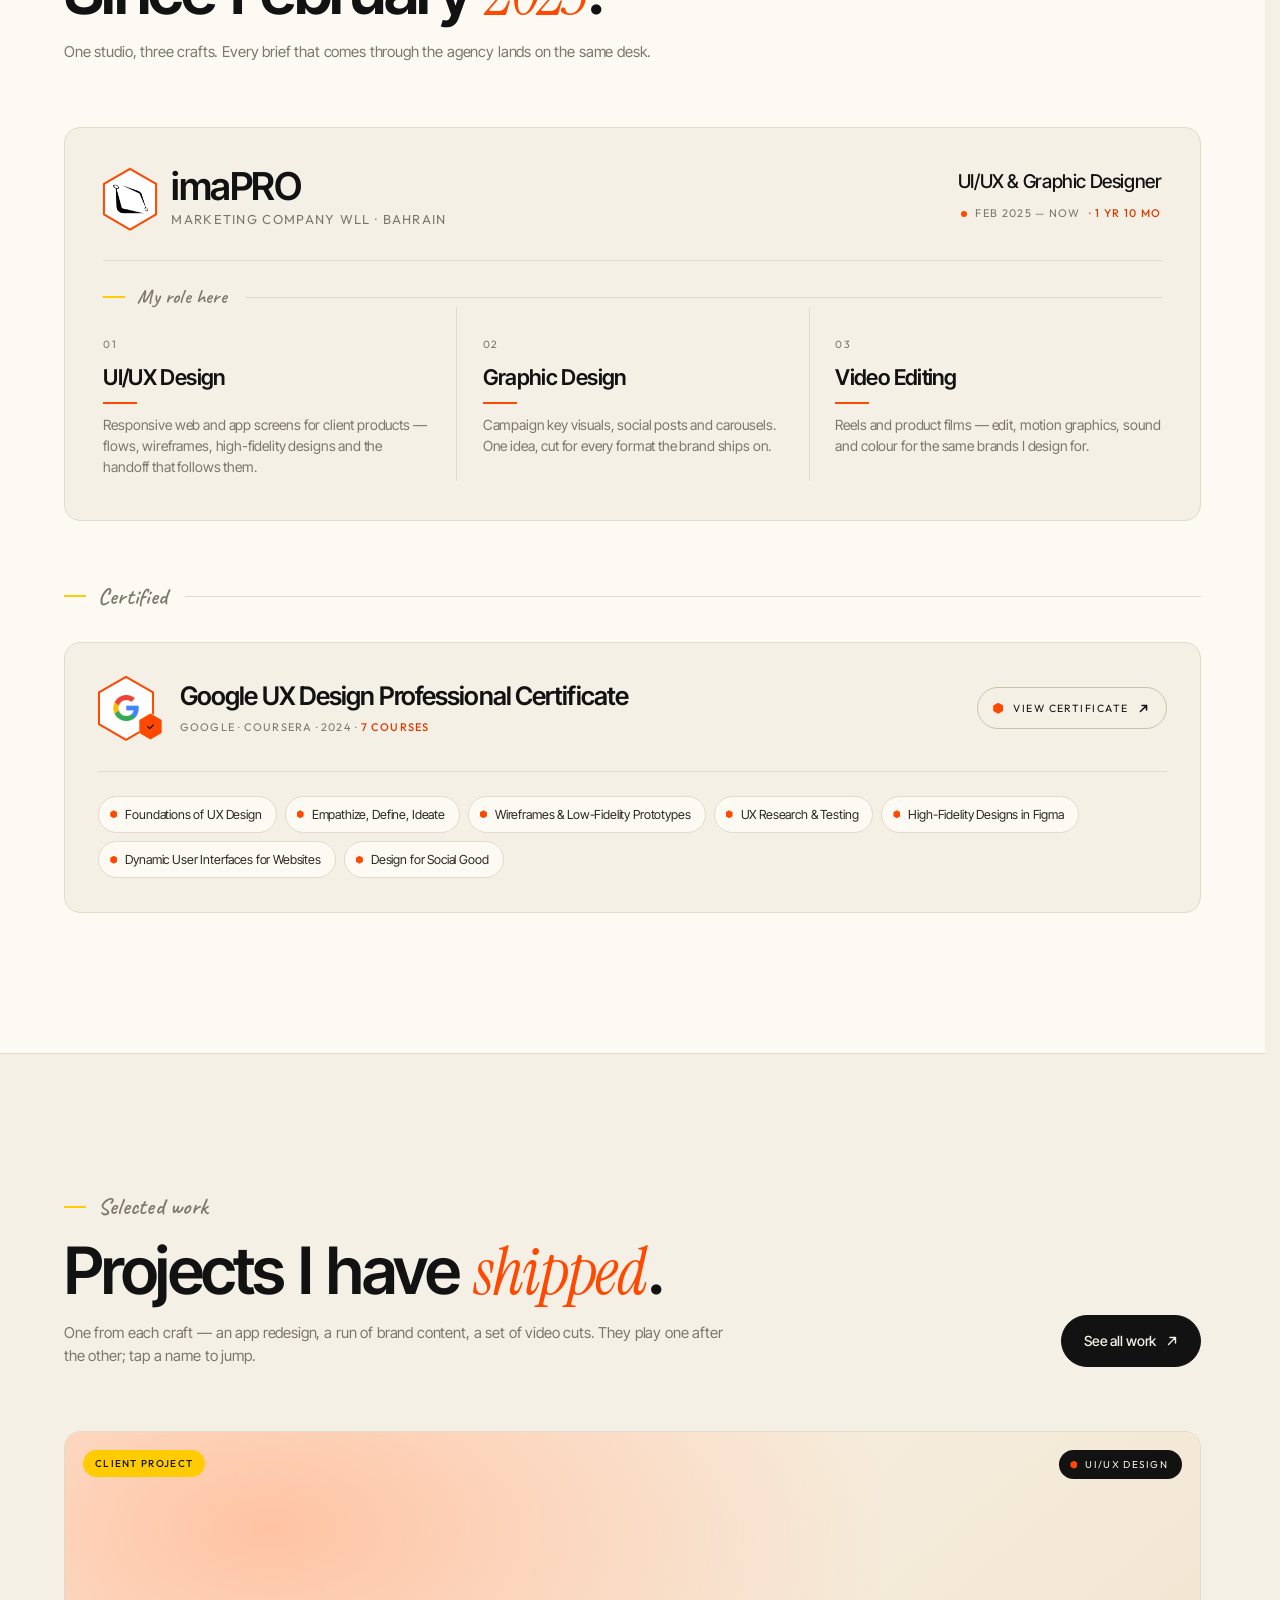
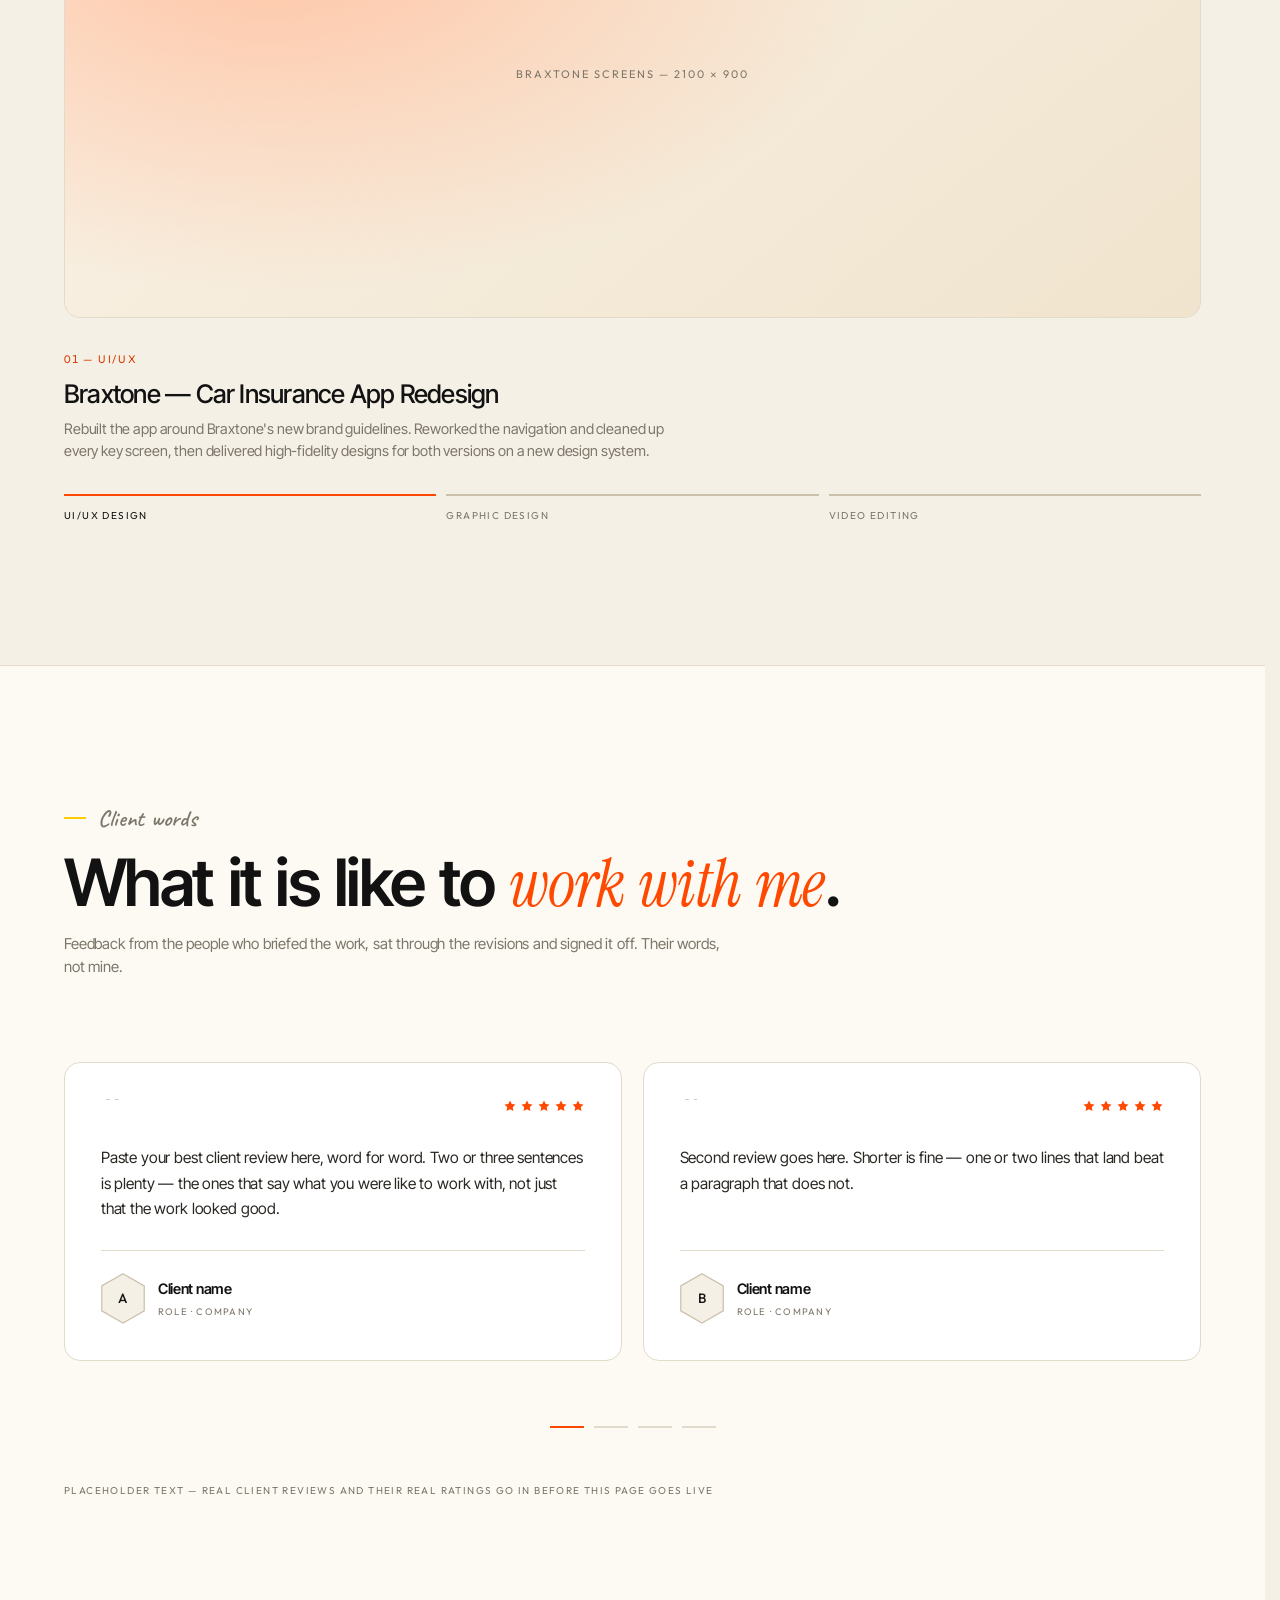
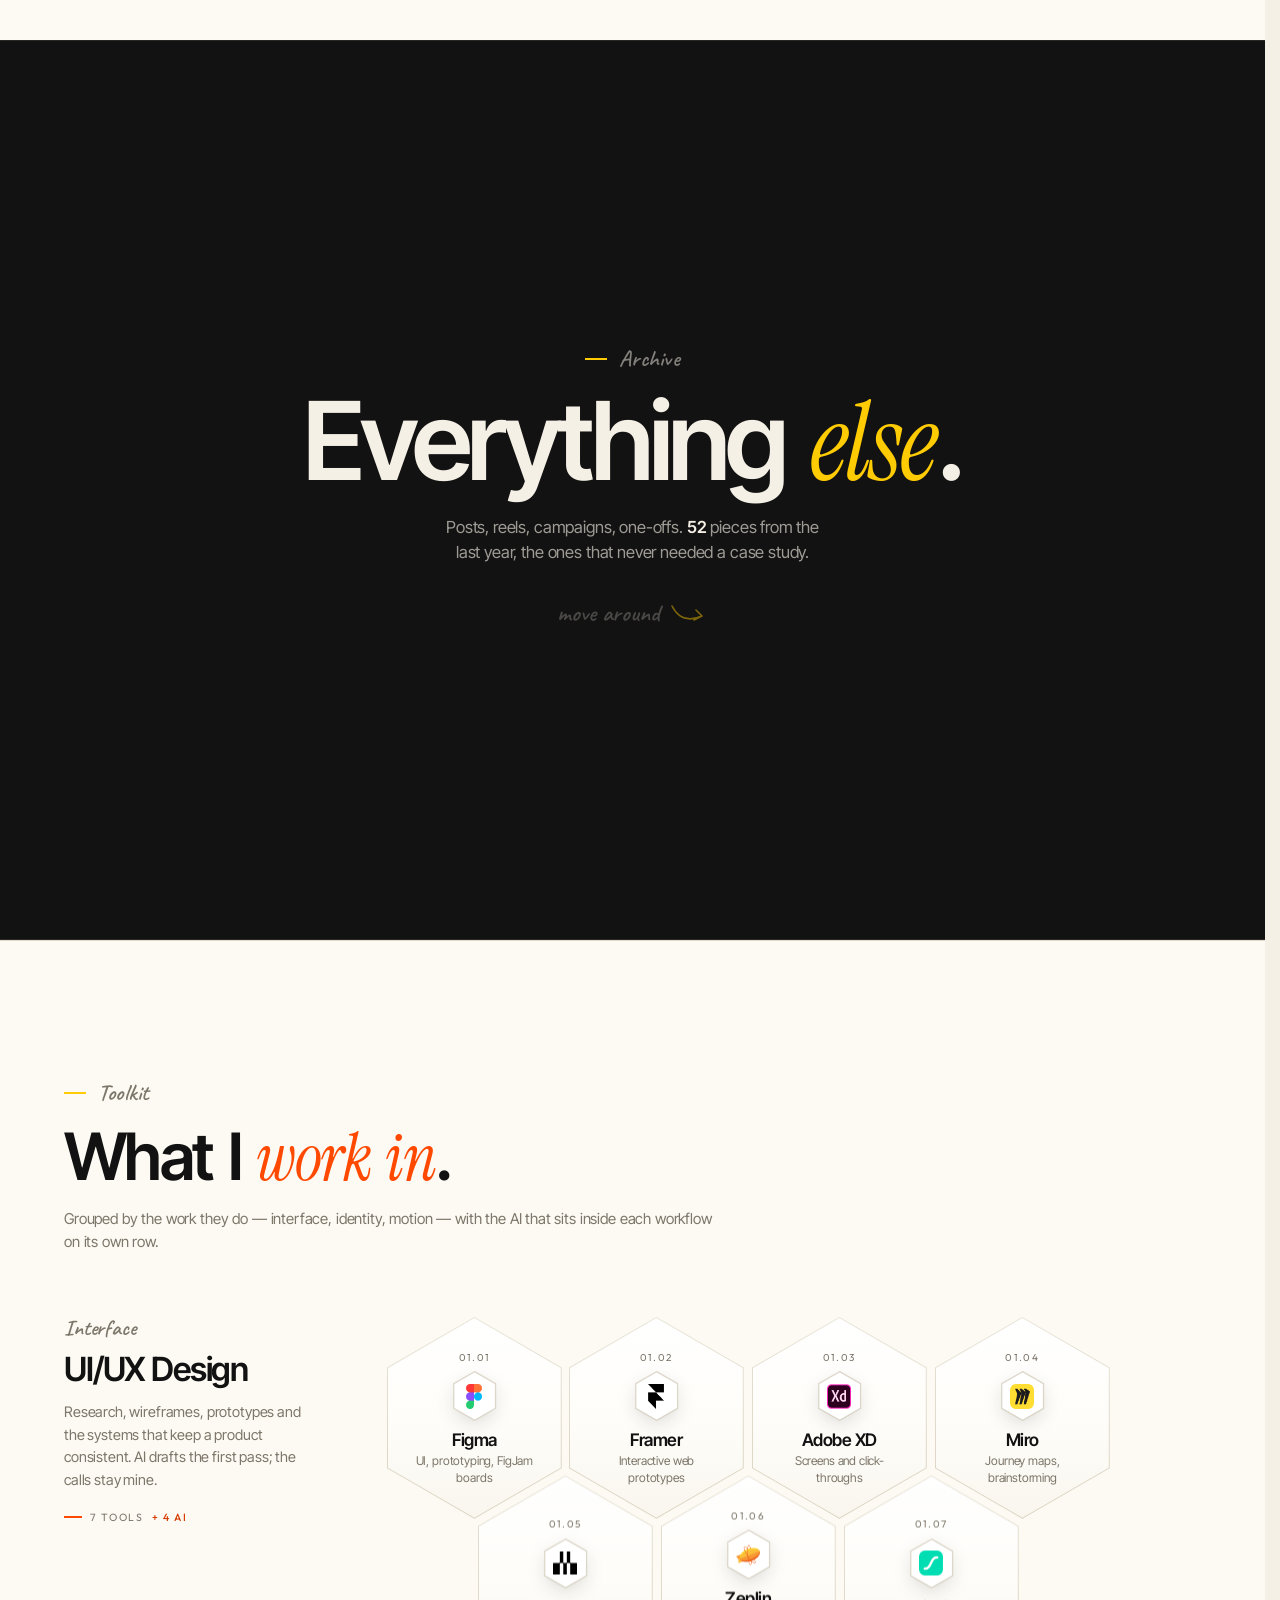
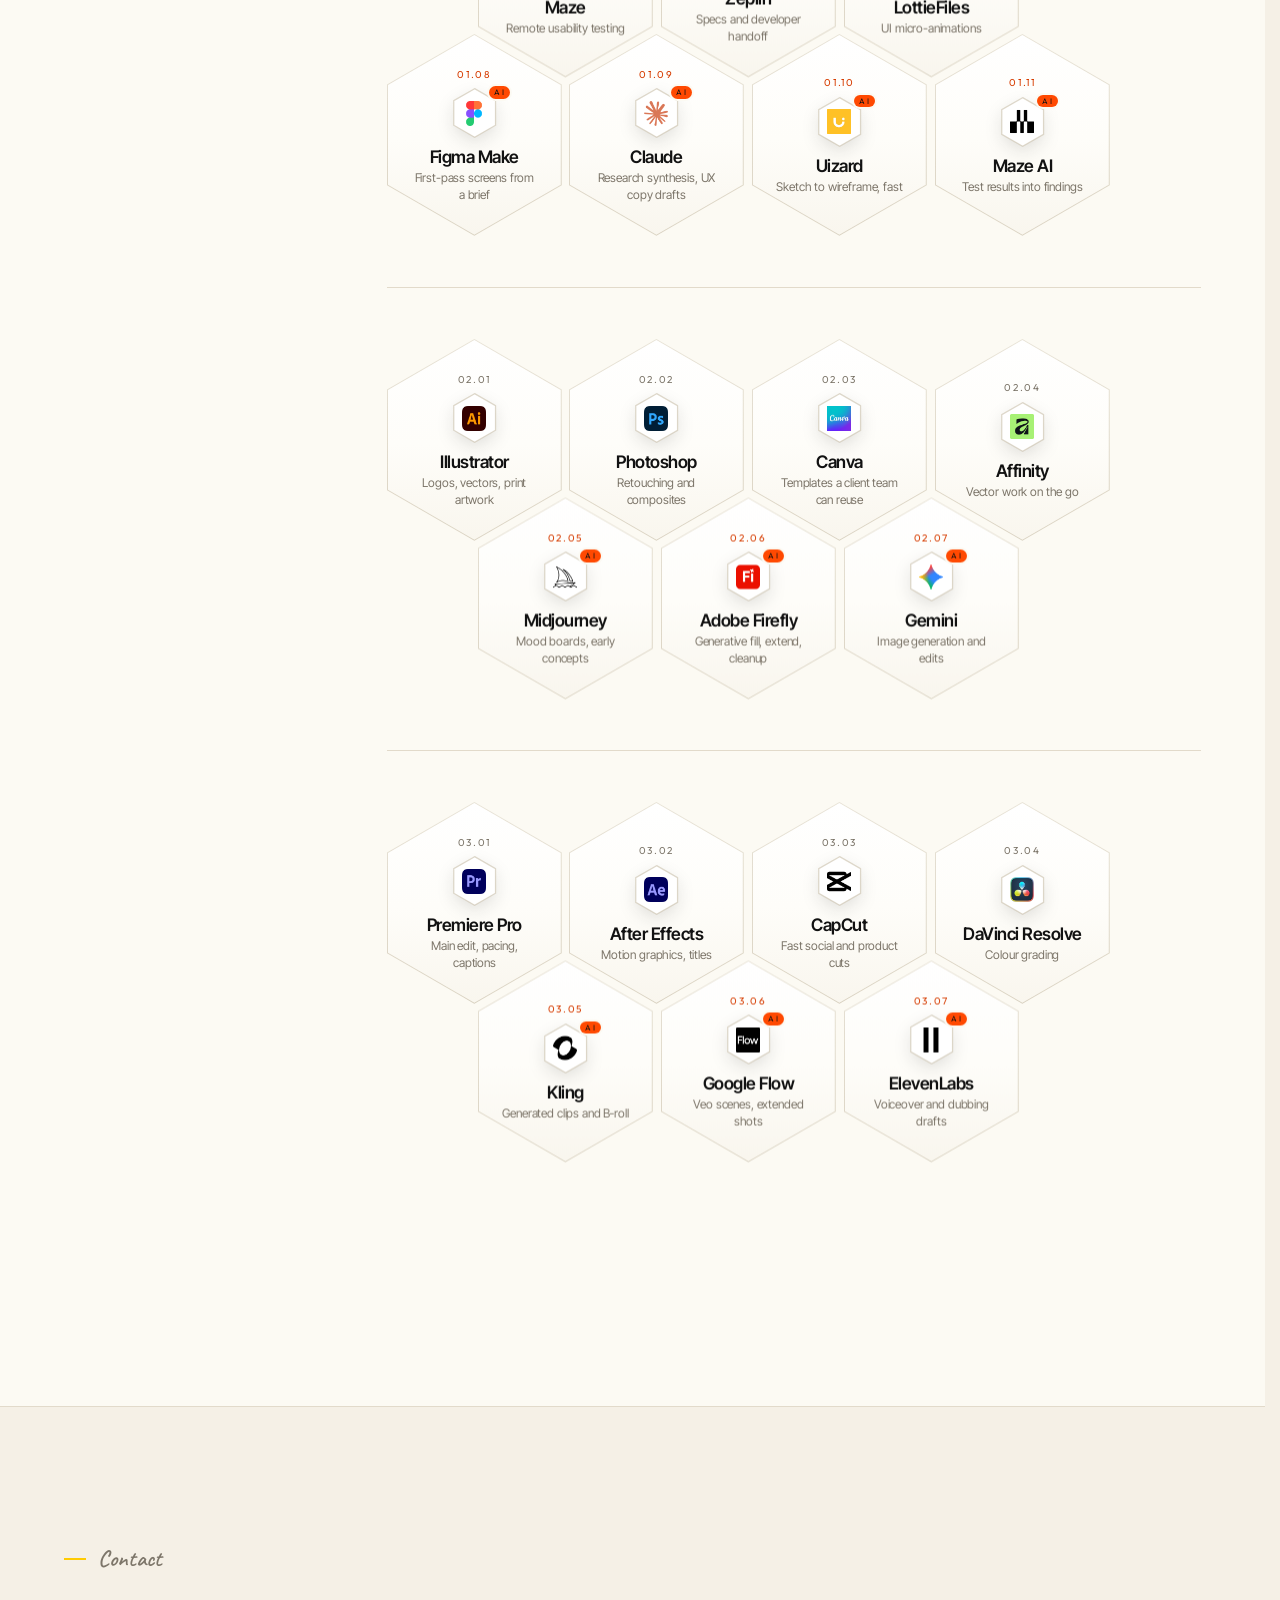
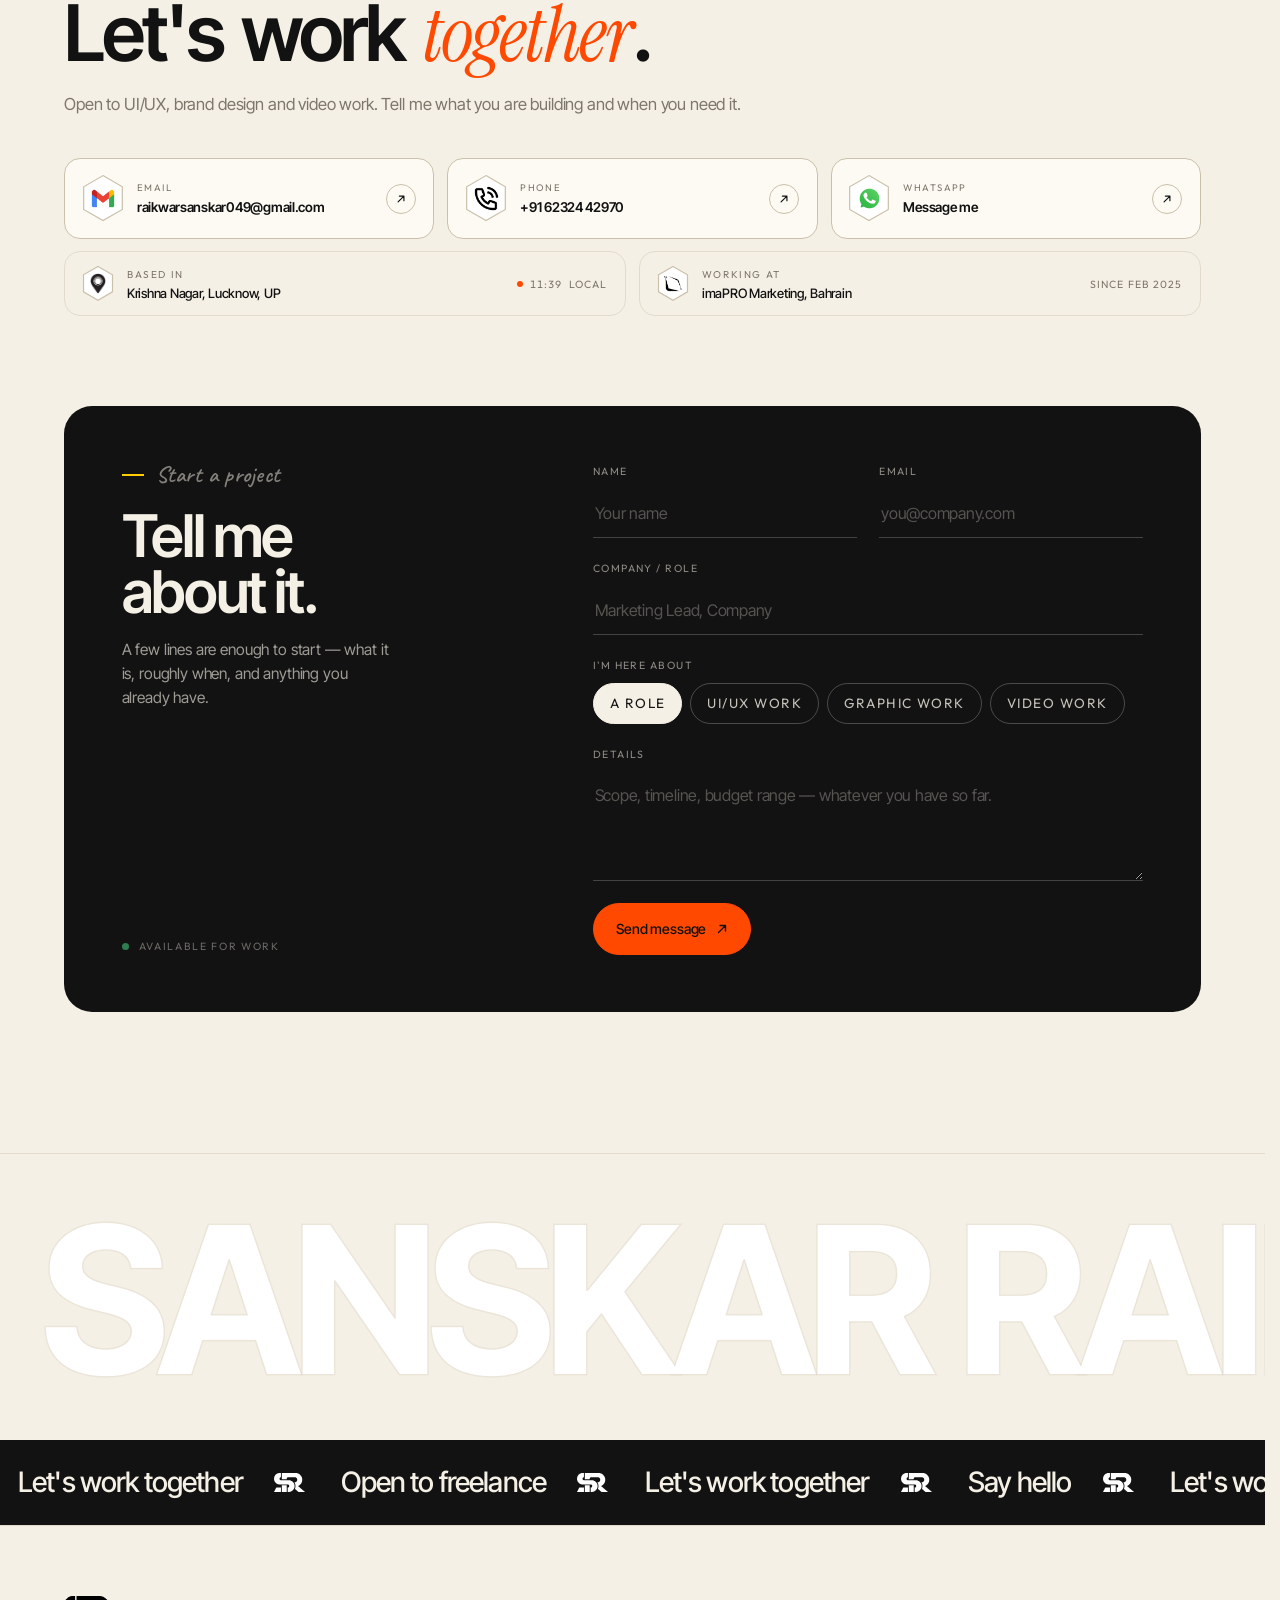
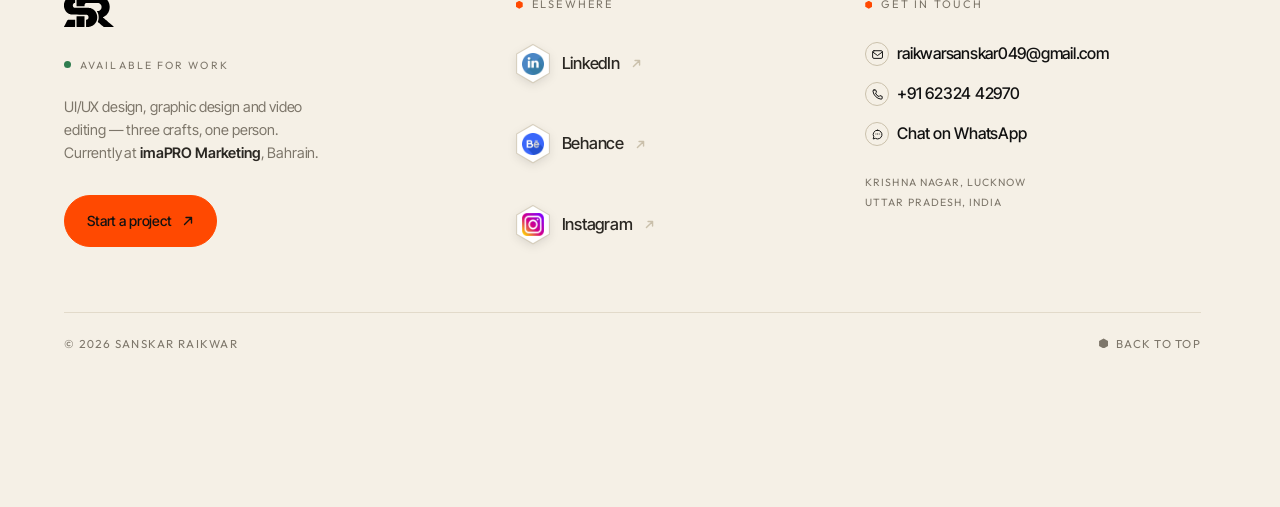
==== commit d43c21ee: "Form: put A role first and make it the default option Co-Authored-By: Claude Sonnet 5.5 <noreply@ant" ====
--- a/index.html
+++ b/index.html
@@ -967,10 +967,10 @@
           <div class="field">
             <label id="lbl-status">I'm here about</label>
             <div class="choices" role="radiogroup" aria-labelledby="lbl-status">
-              <label class="choice"><input type="radio" name="status" value="uiux" checked><span>UI/UX work</span></label>
+              <label class="choice"><input type="radio" name="status" value="role" checked><span>A role</span></label>
+              <label class="choice"><input type="radio" name="status" value="uiux"><span>UI/UX work</span></label>
               <label class="choice"><input type="radio" name="status" value="graphic"><span>Graphic work</span></label>
               <label class="choice"><input type="radio" name="status" value="video"><span>Video work</span></label>
-              <label class="choice"><input type="radio" name="status" value="role"><span>A role</span></label>
             </div>
           </div>
 
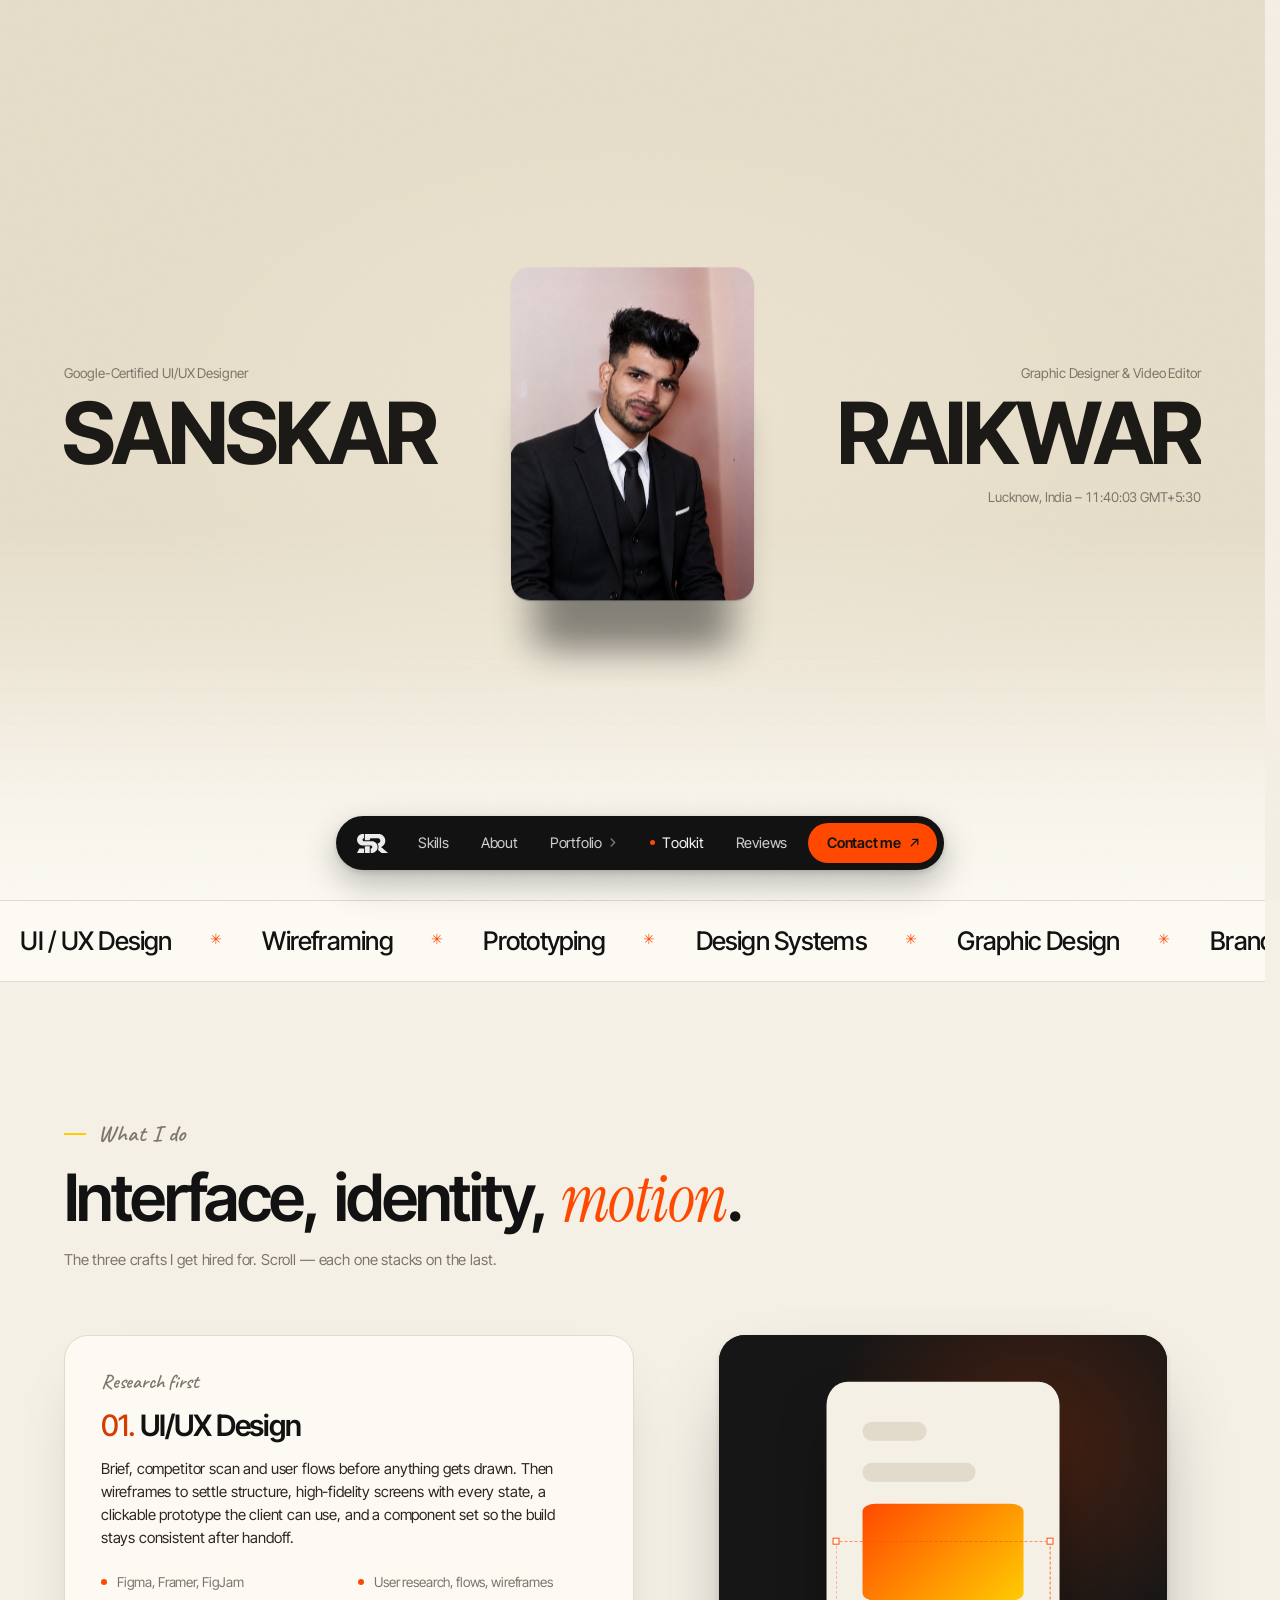
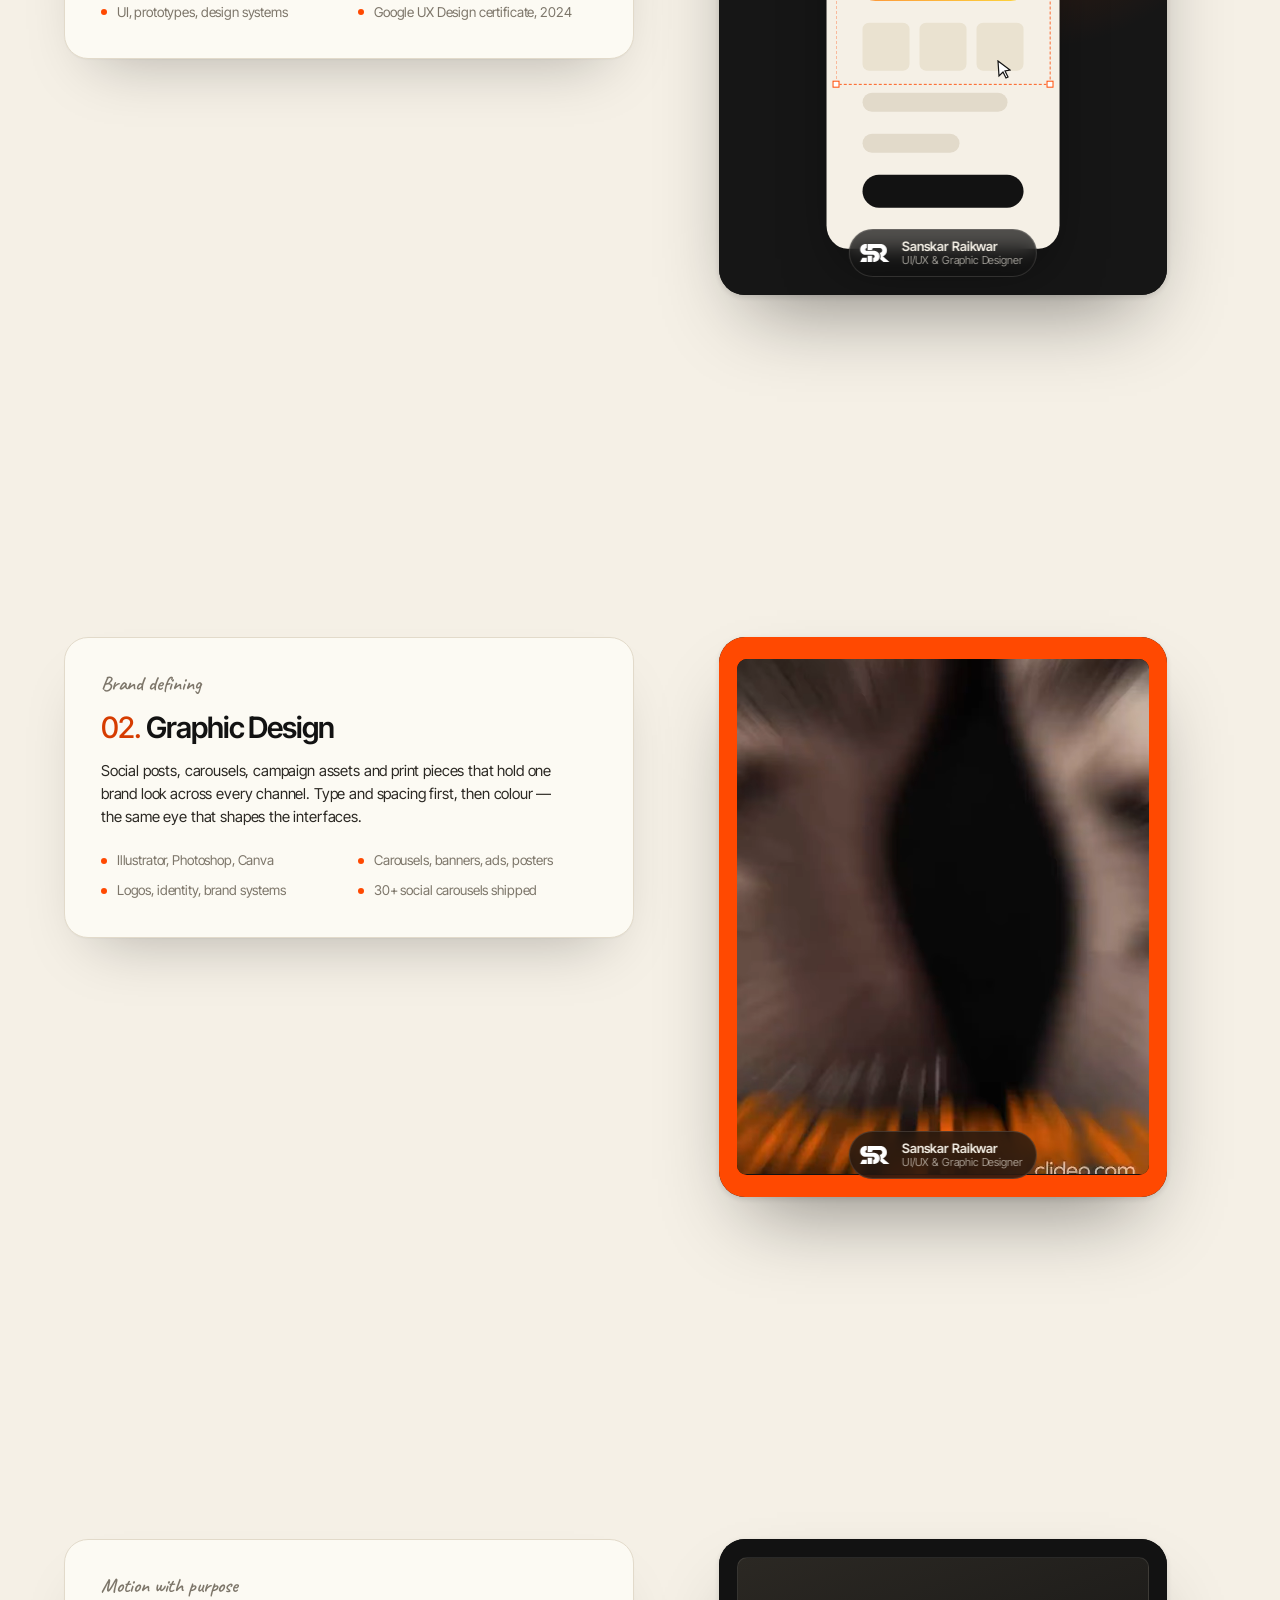
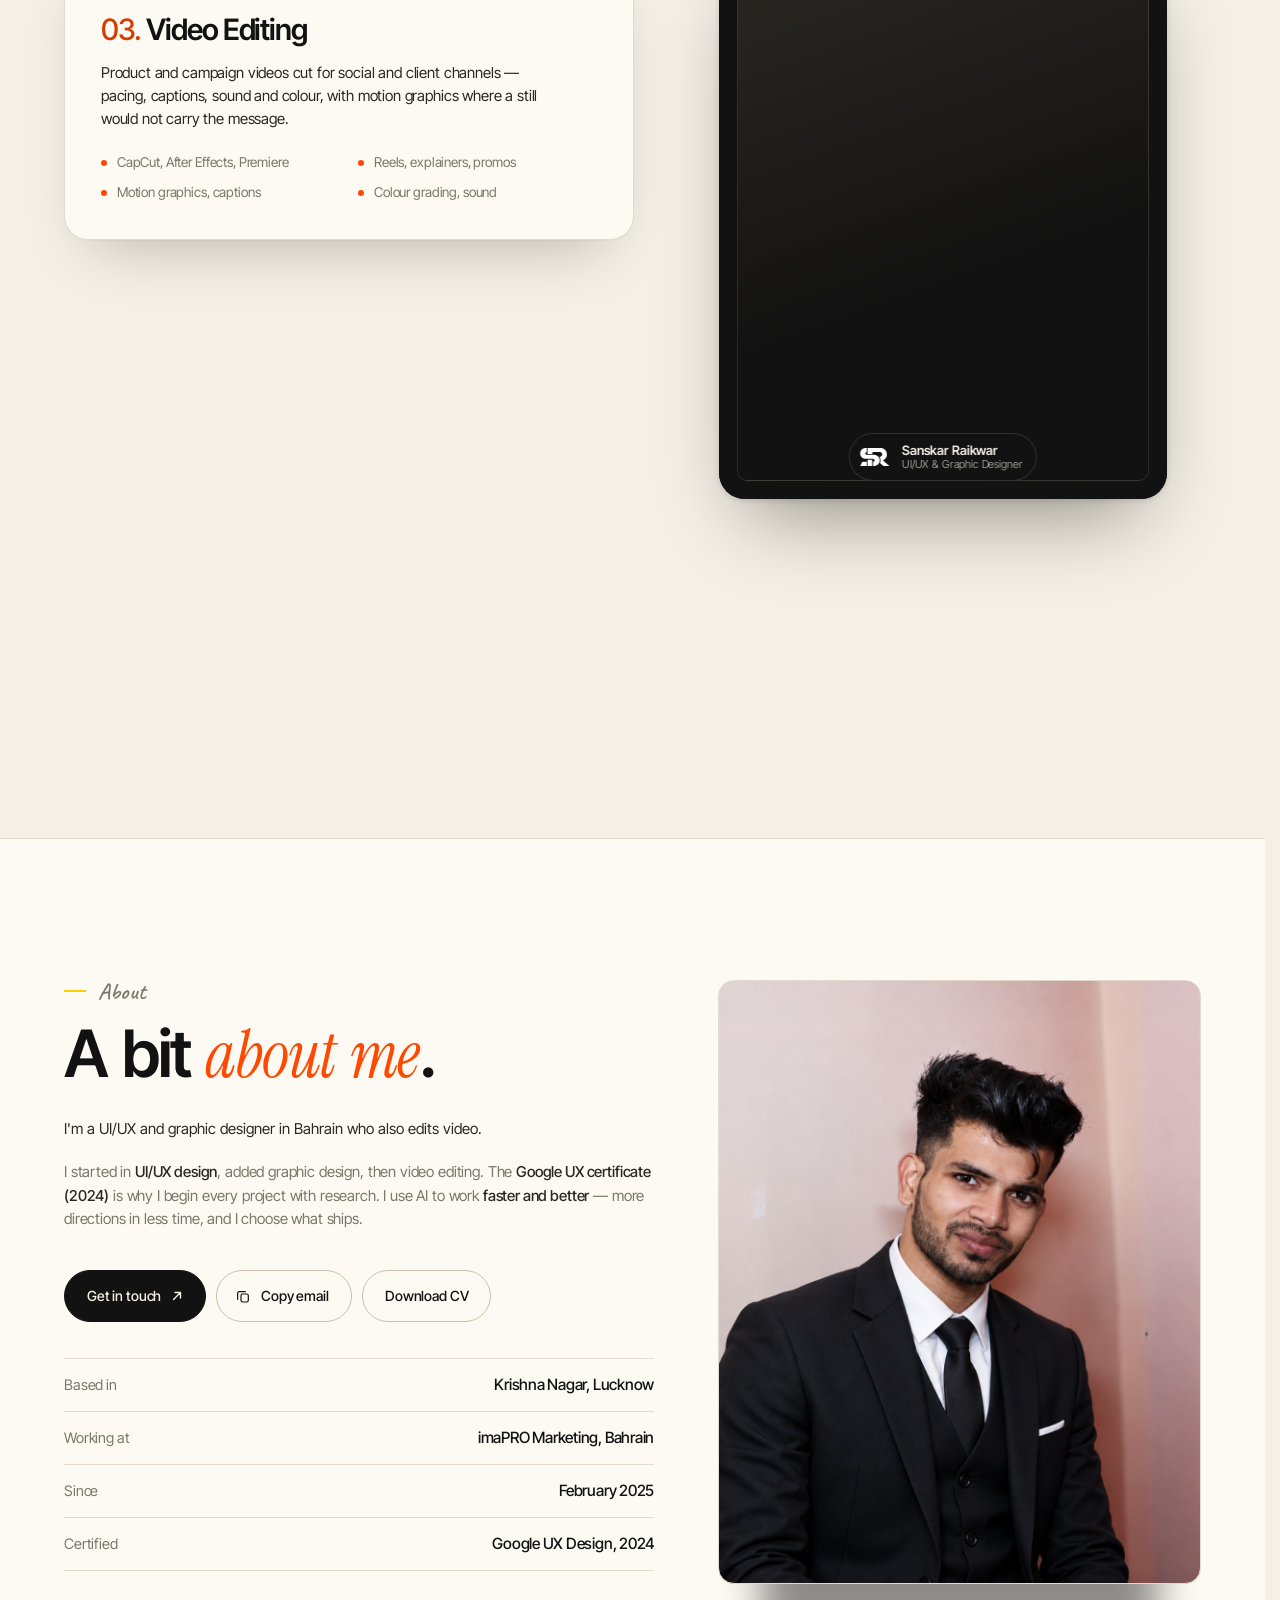
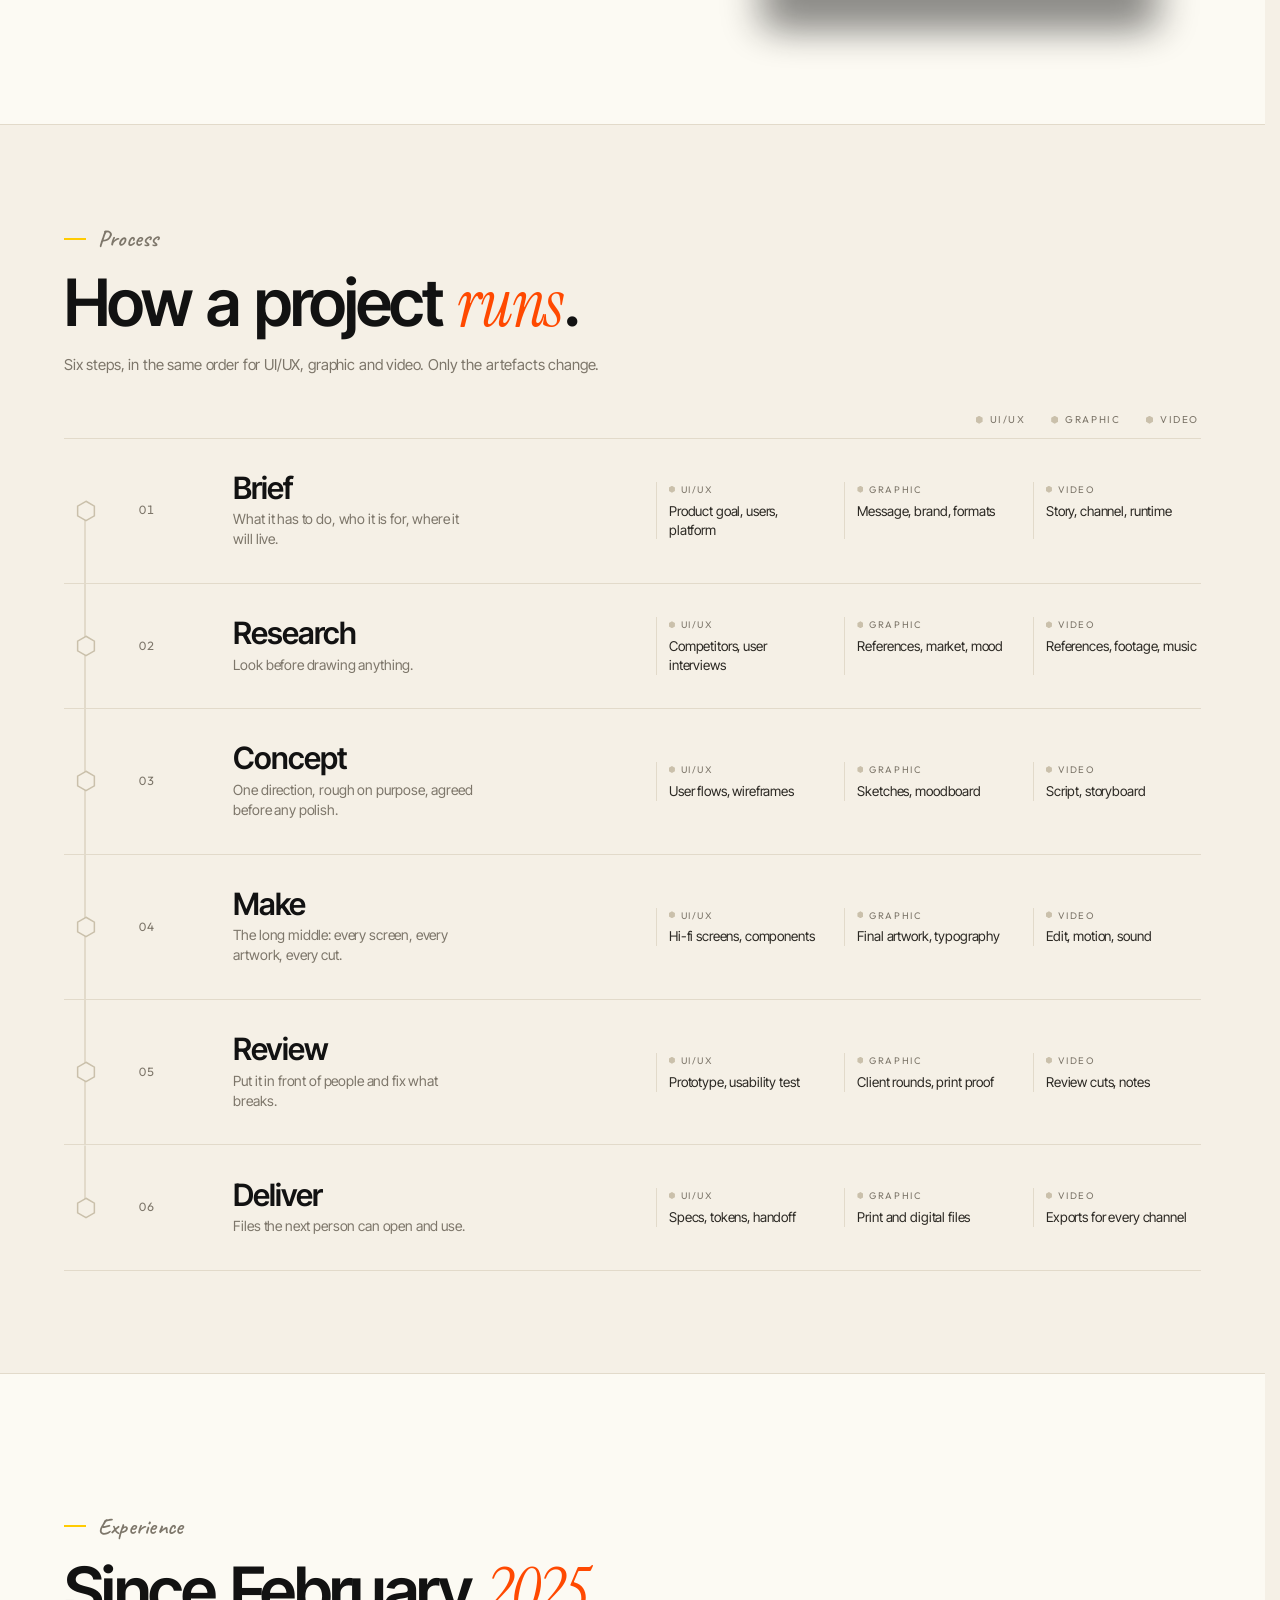
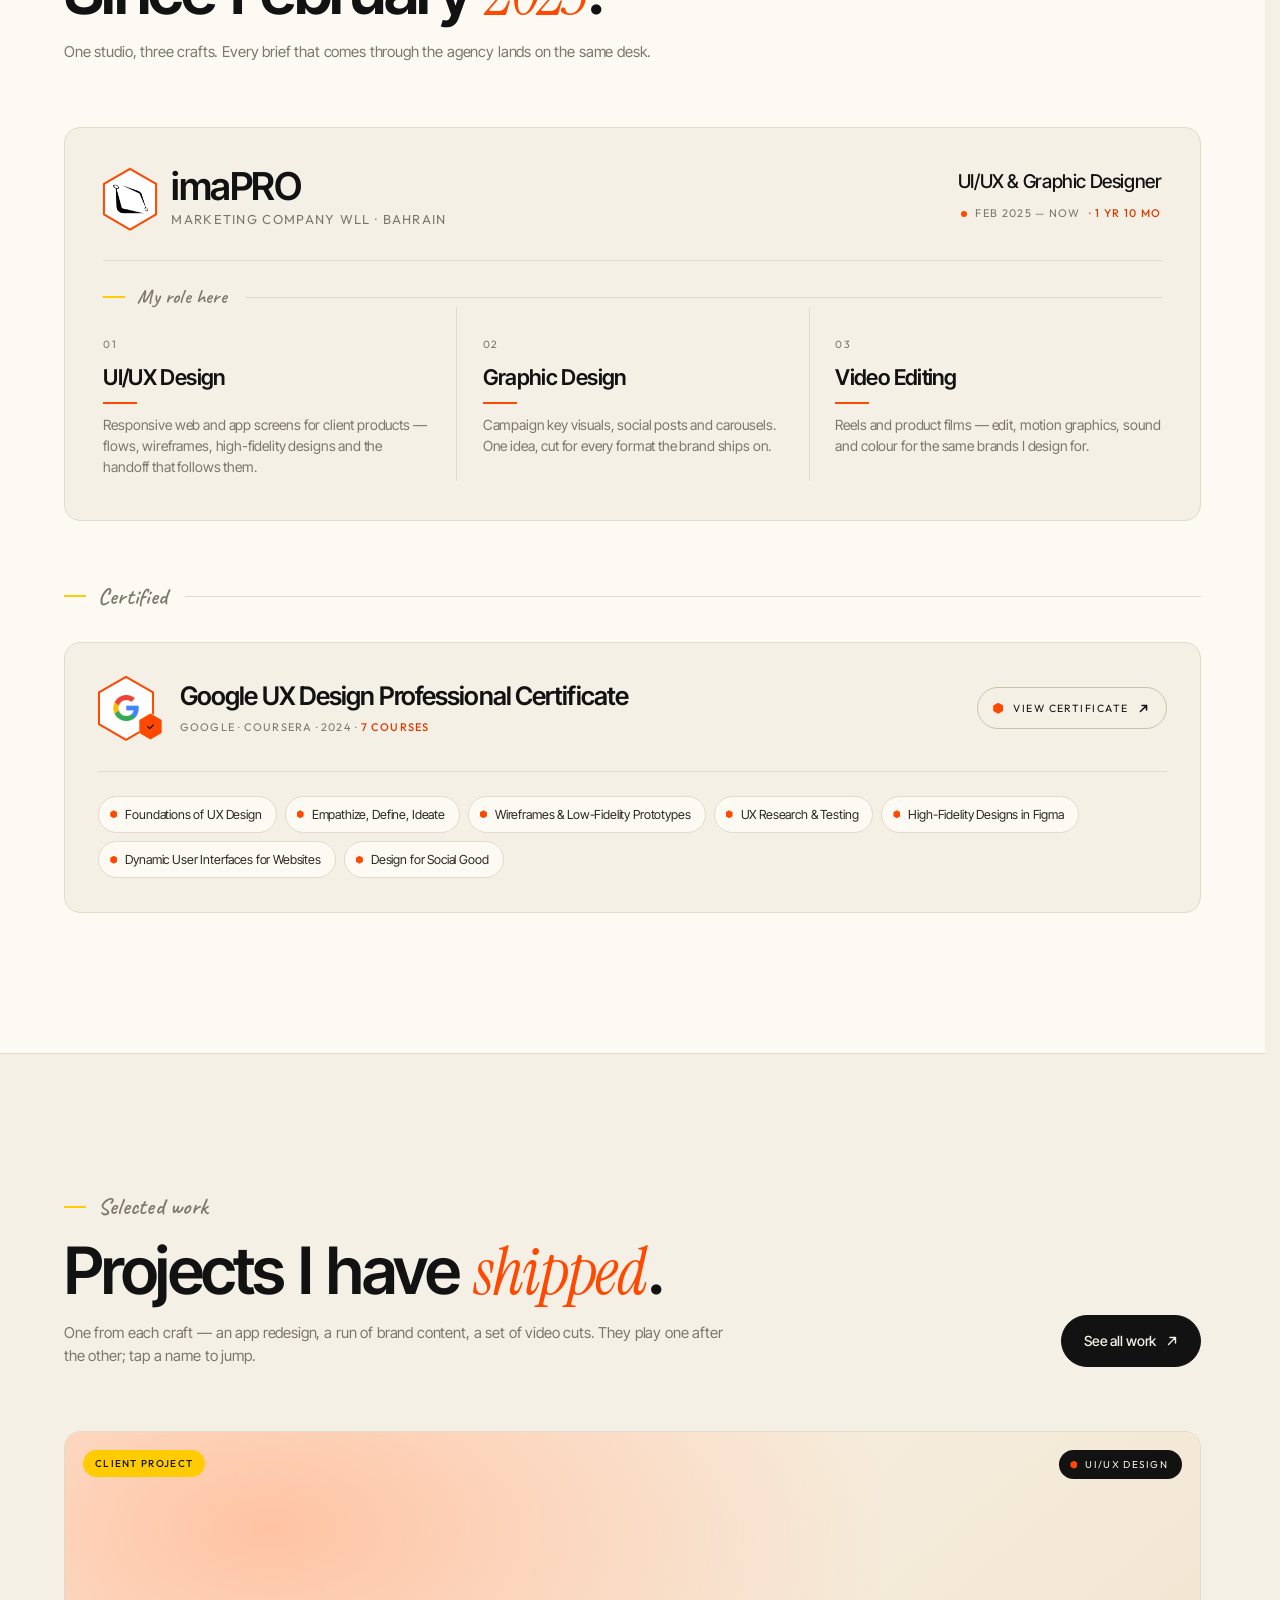
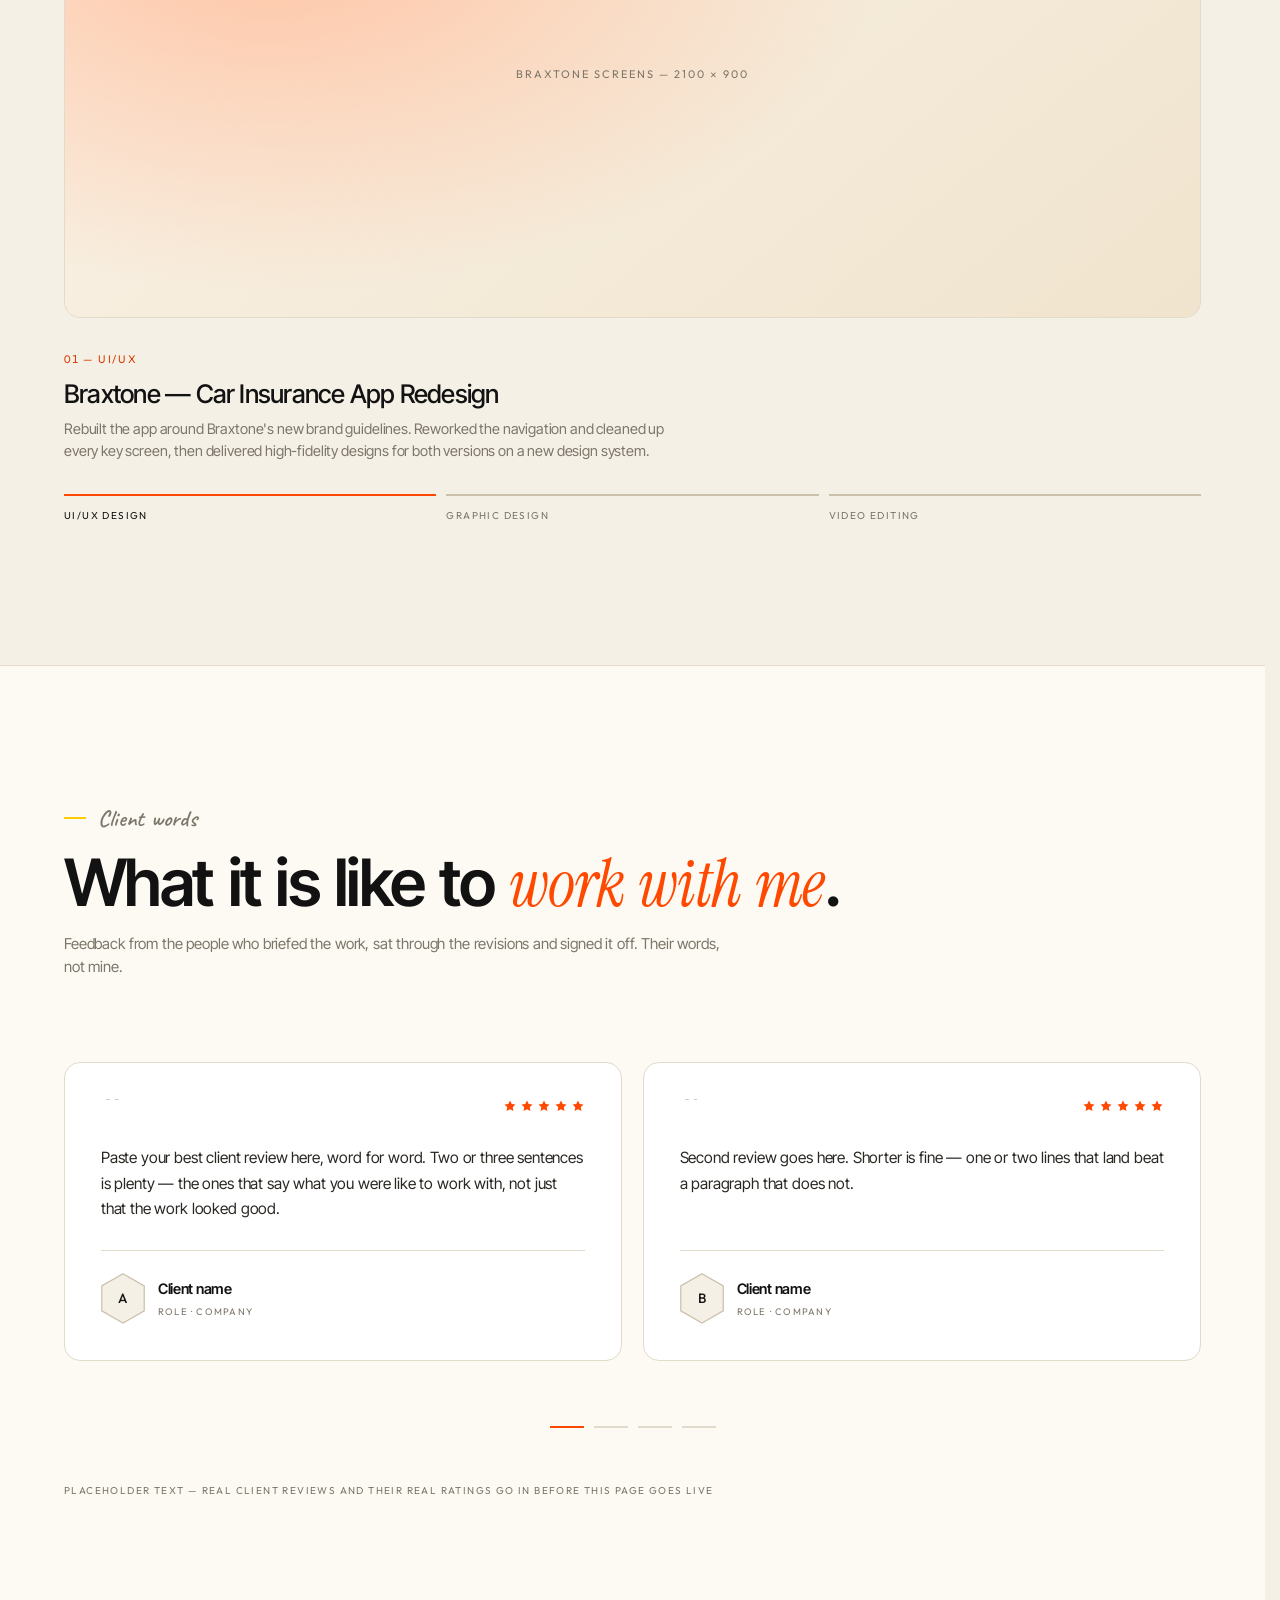
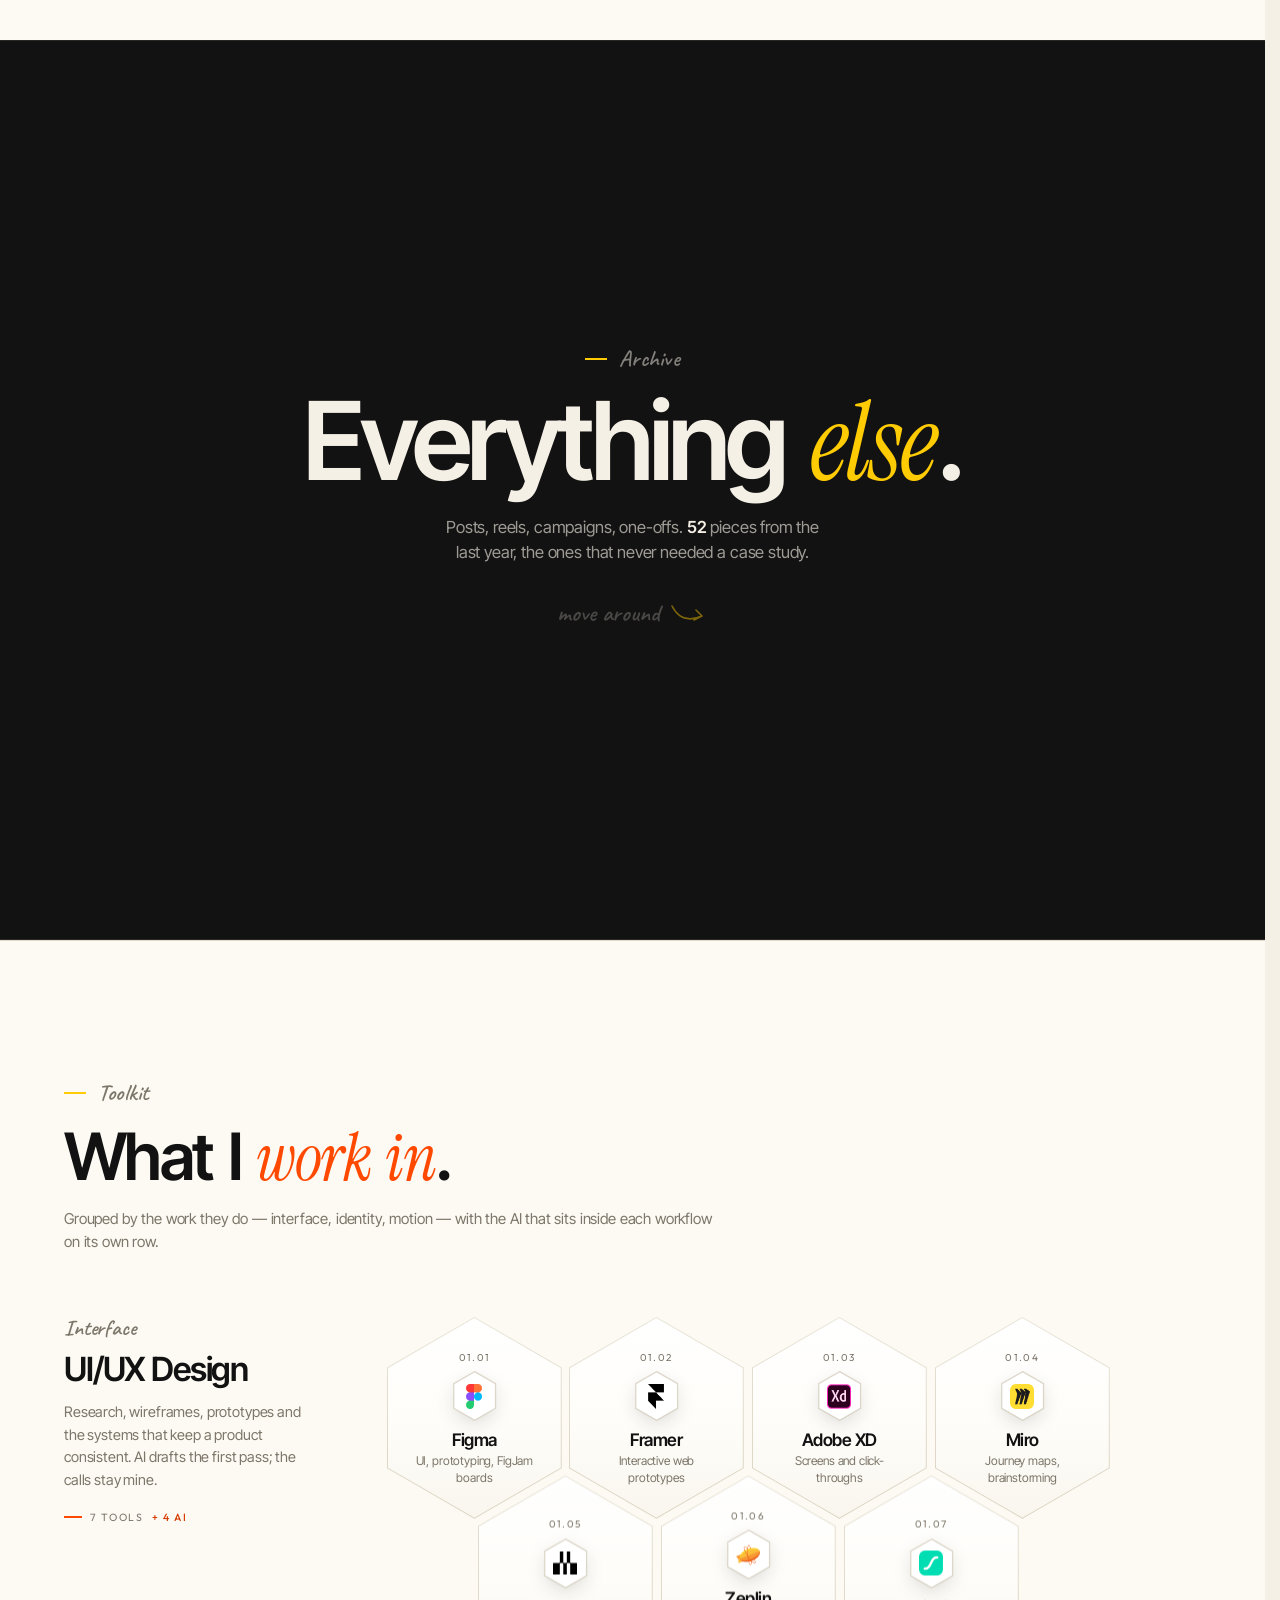
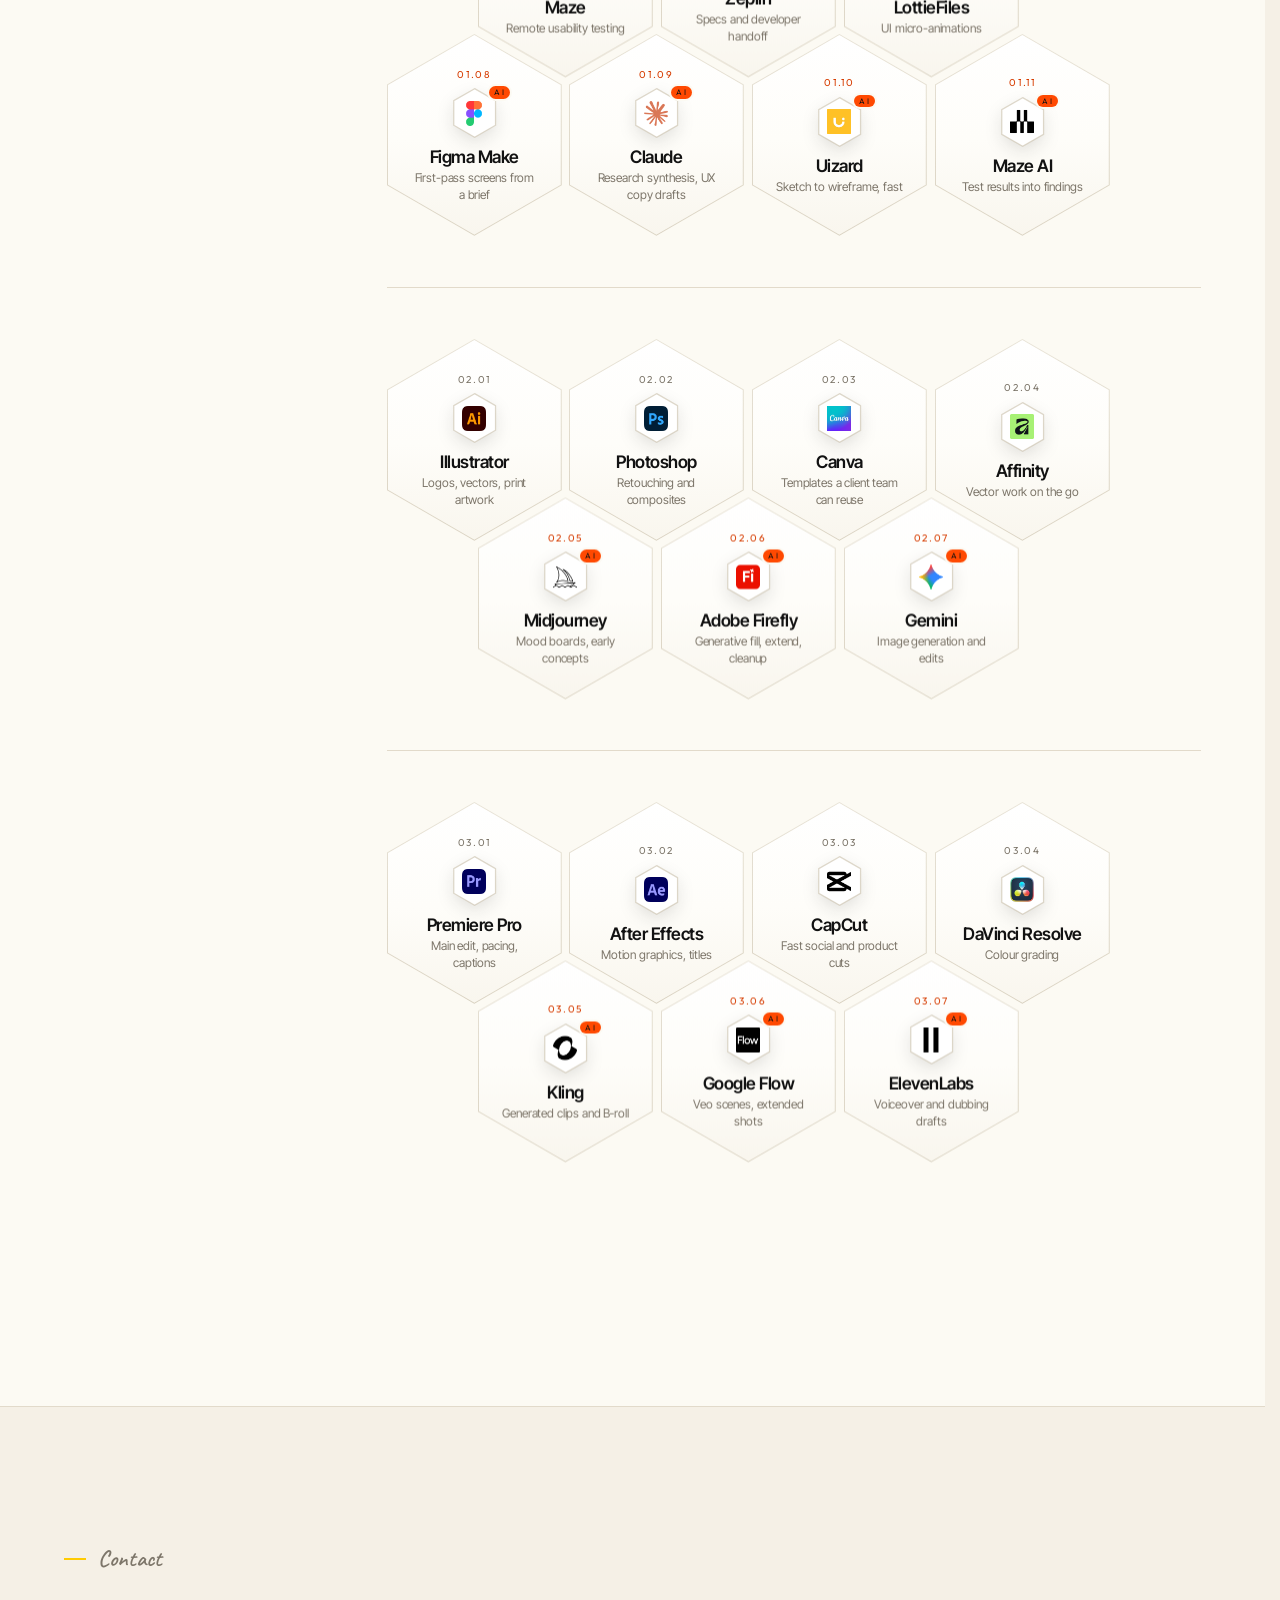
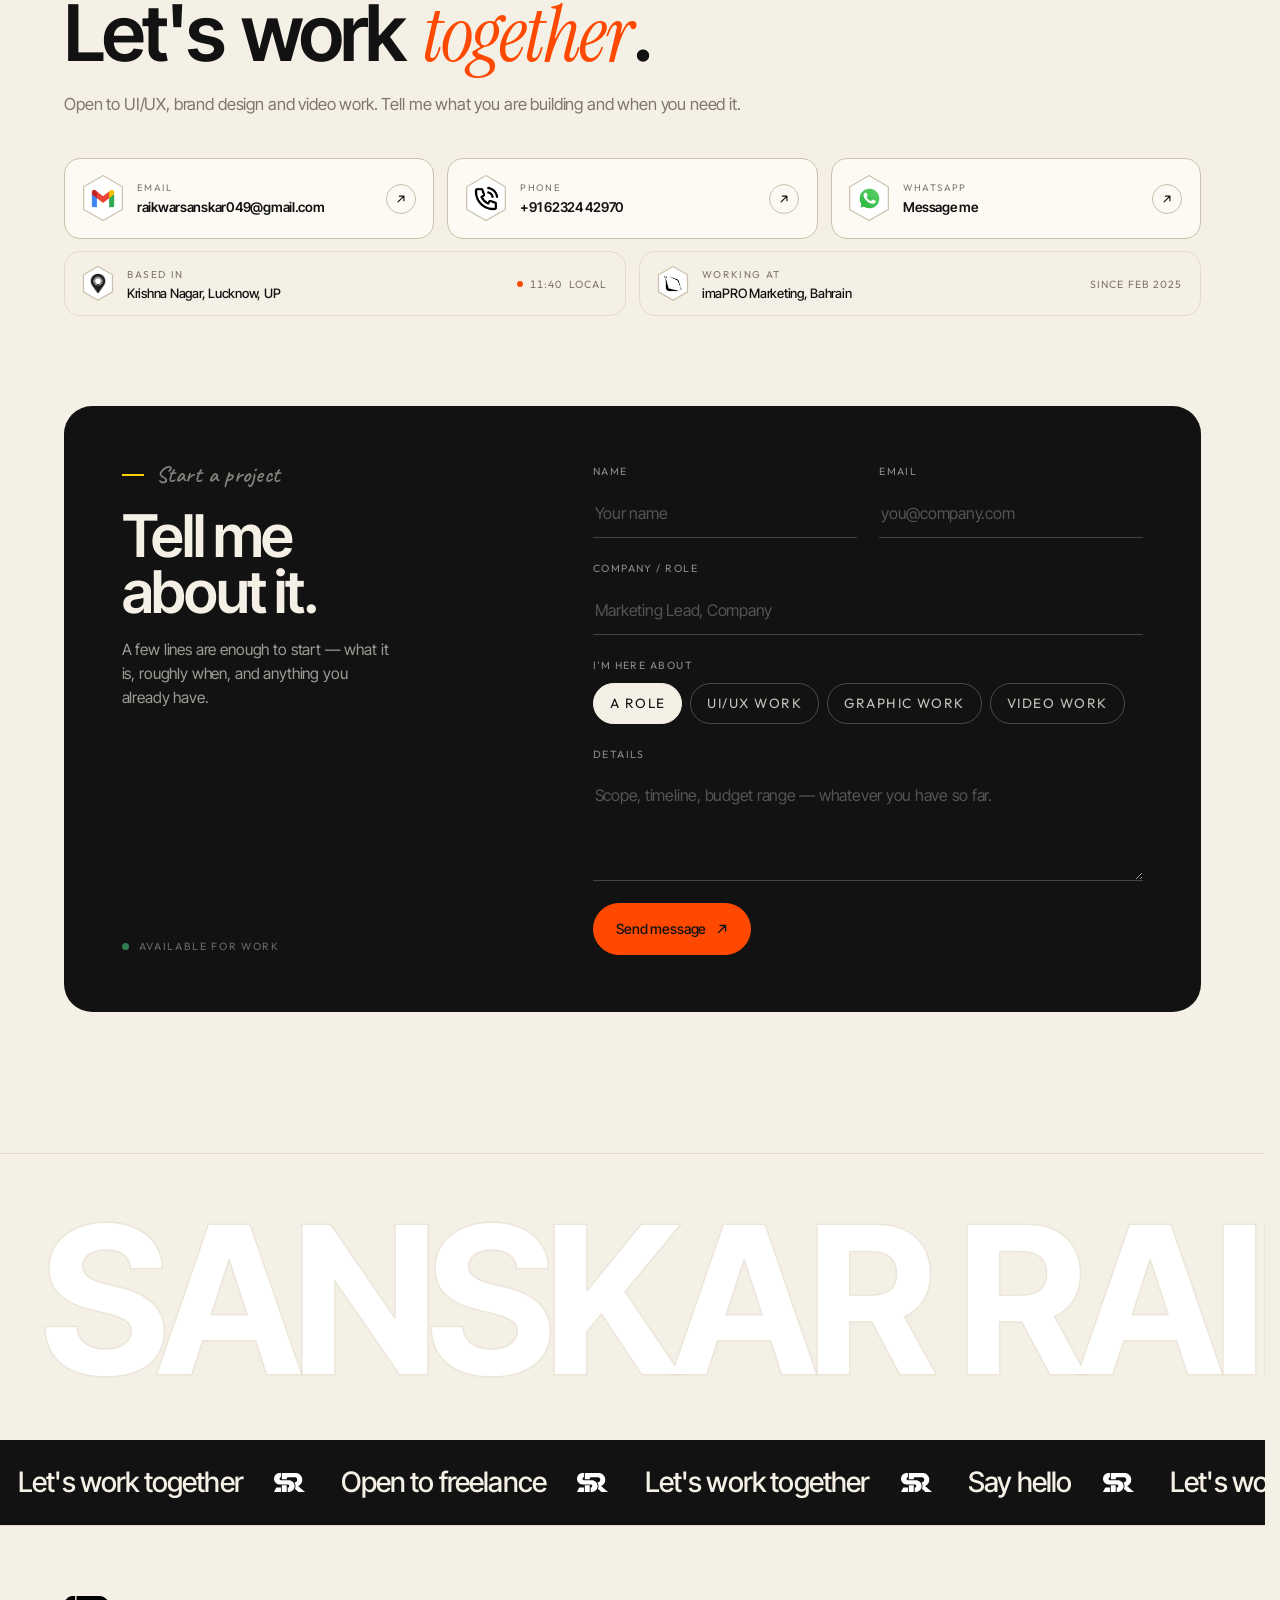
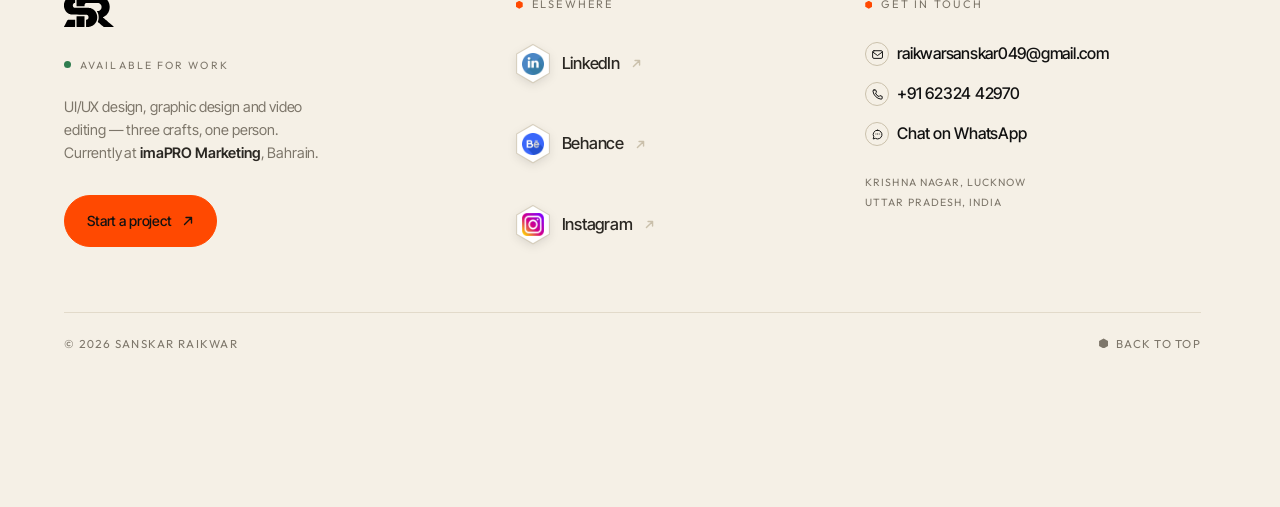
==== commit f4fa6604: "Trim the footer's bottom gap on phones Co-Authored-By: Claude Sonnet 5.5 <noreply@anthropic.com>" ====
--- a/index.html
+++ b/index.html
@@ -34,7 +34,7 @@
 <link rel="preconnect" href="https://fonts.googleapis.com">
 <link rel="preconnect" href="https://fonts.gstatic.com" crossorigin>
 <link href="https://fonts.googleapis.com/css2?family=Inter+Tight:ital,wght@0,300..800;1,300..800&family=Instrument+Serif:ital@0;1&family=Caveat:wght@500;600&display=swap" rel="stylesheet">
-<link rel="stylesheet" href="css/styles.css?v=10">
+<link rel="stylesheet" href="css/styles.css?v=11">
 </head>
 <body>
 
--- a/css/styles.css
+++ b/css/styles.css
@@ -3084,3 +3084,12 @@
 
   #send{width:100%;justify-content:center}
 }
+
+/* ---- Phone: footer bottom ----
+   The 92-116px under the footer was there to clear the floating dock, which
+   phones don't have (they get the top bar). The page now ends a short, even
+   breath below "Back to top"; the round to-top button floats on the right,
+   clear of the left-aligned links. */
+@media (max-width:640px){
+  .foot{padding-bottom:calc(22px + env(safe-area-inset-bottom,0px))}
+}
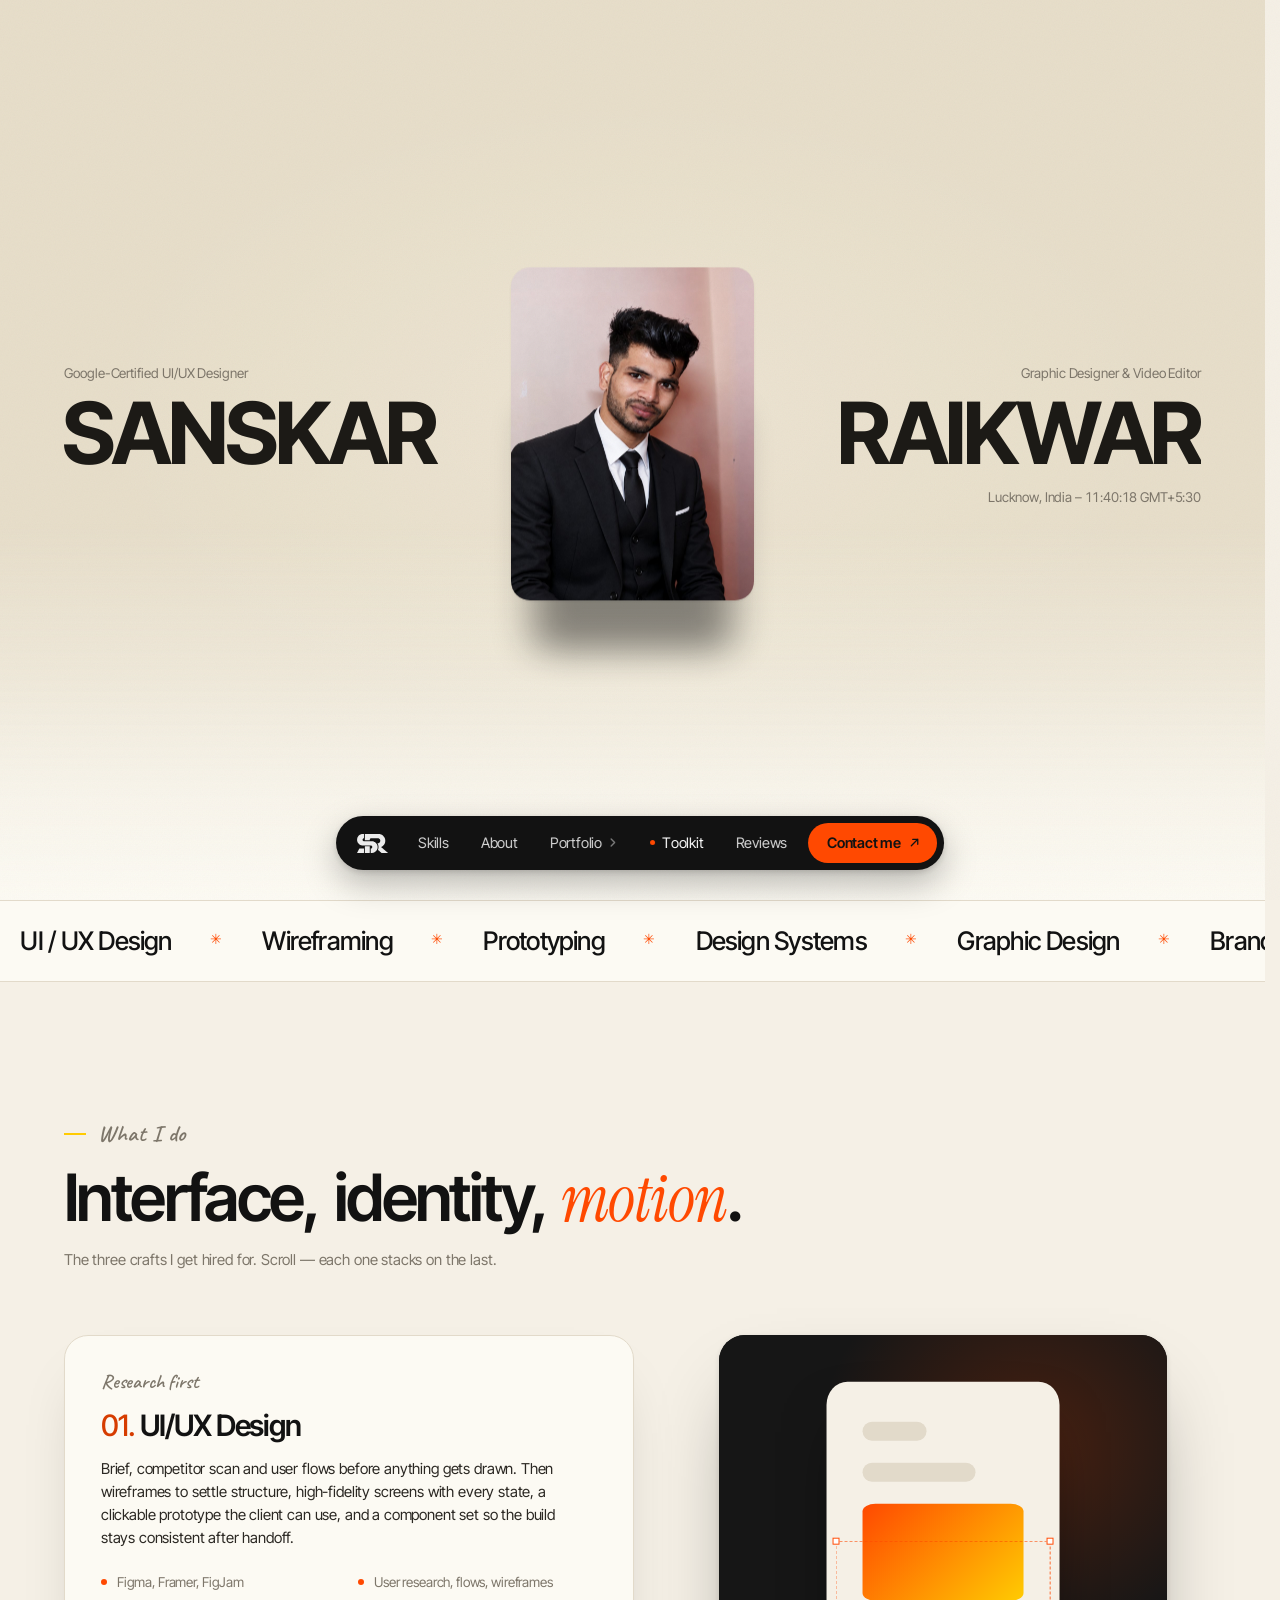
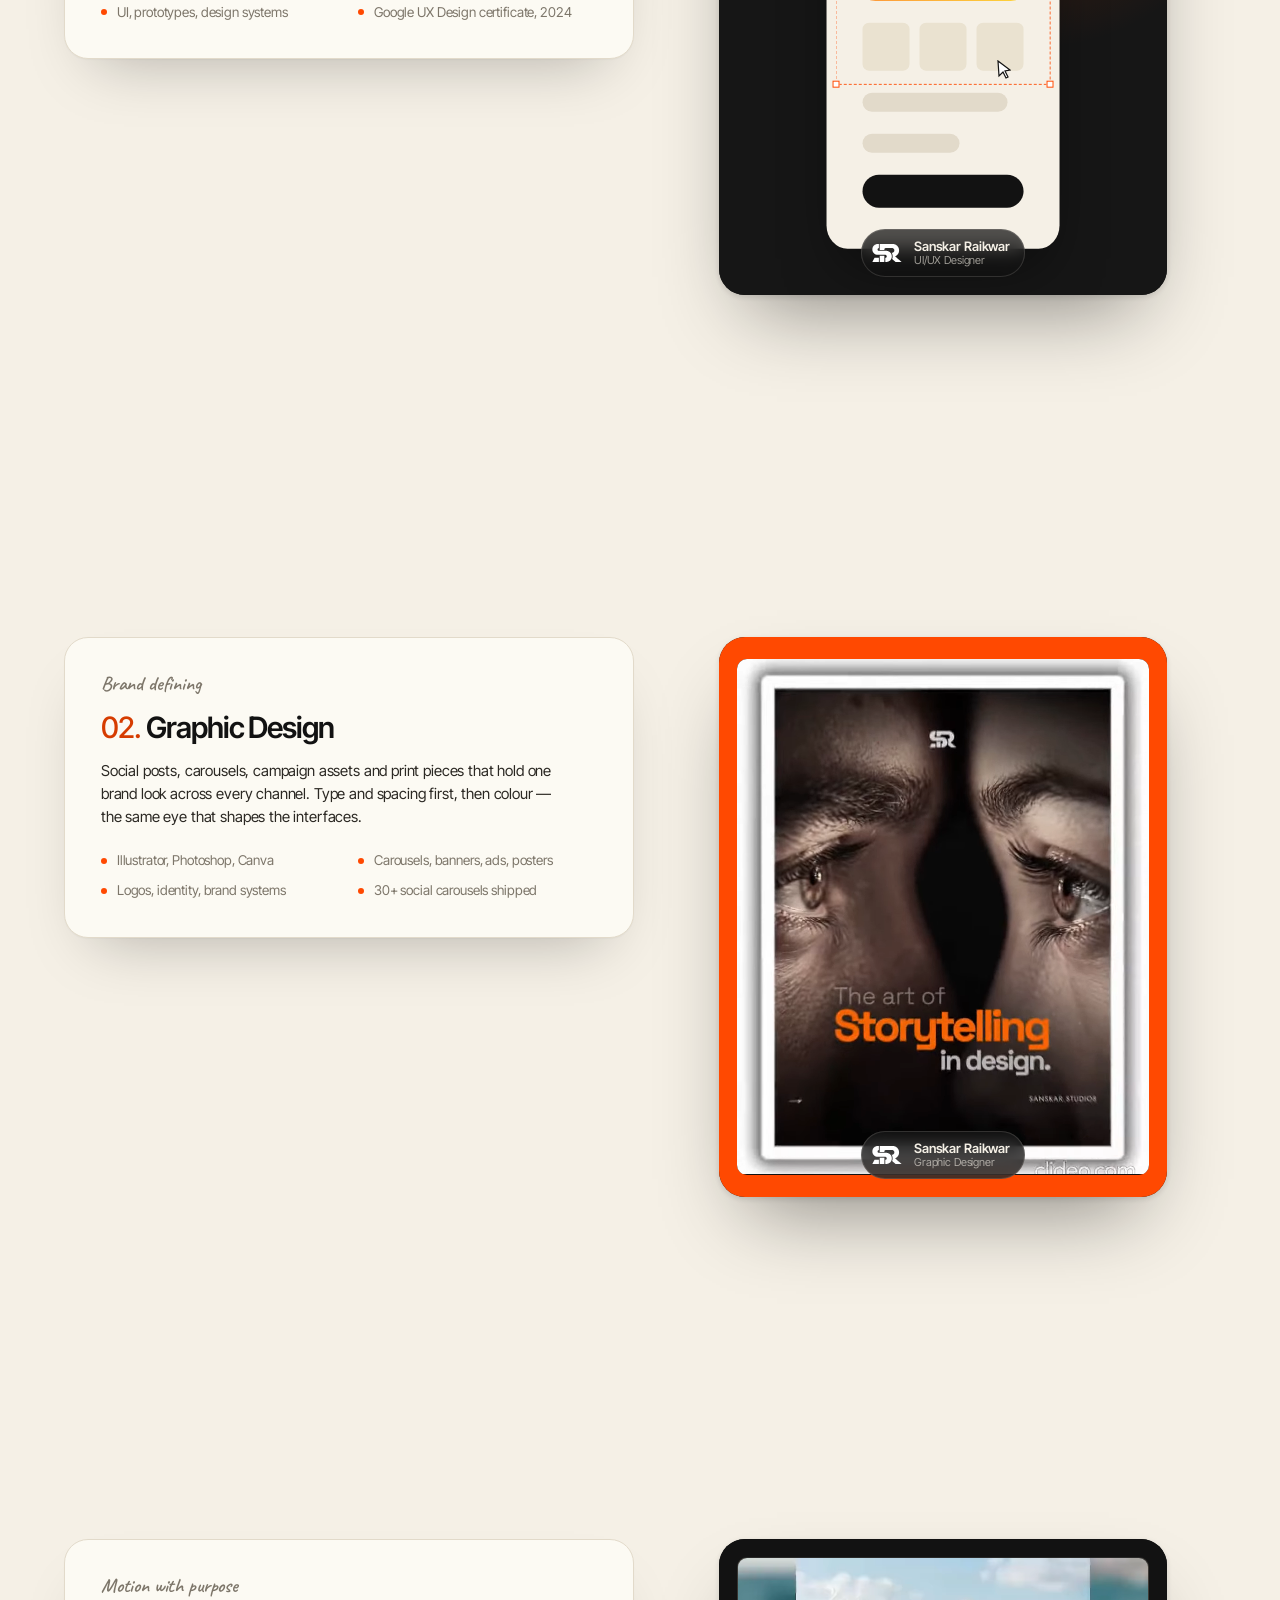
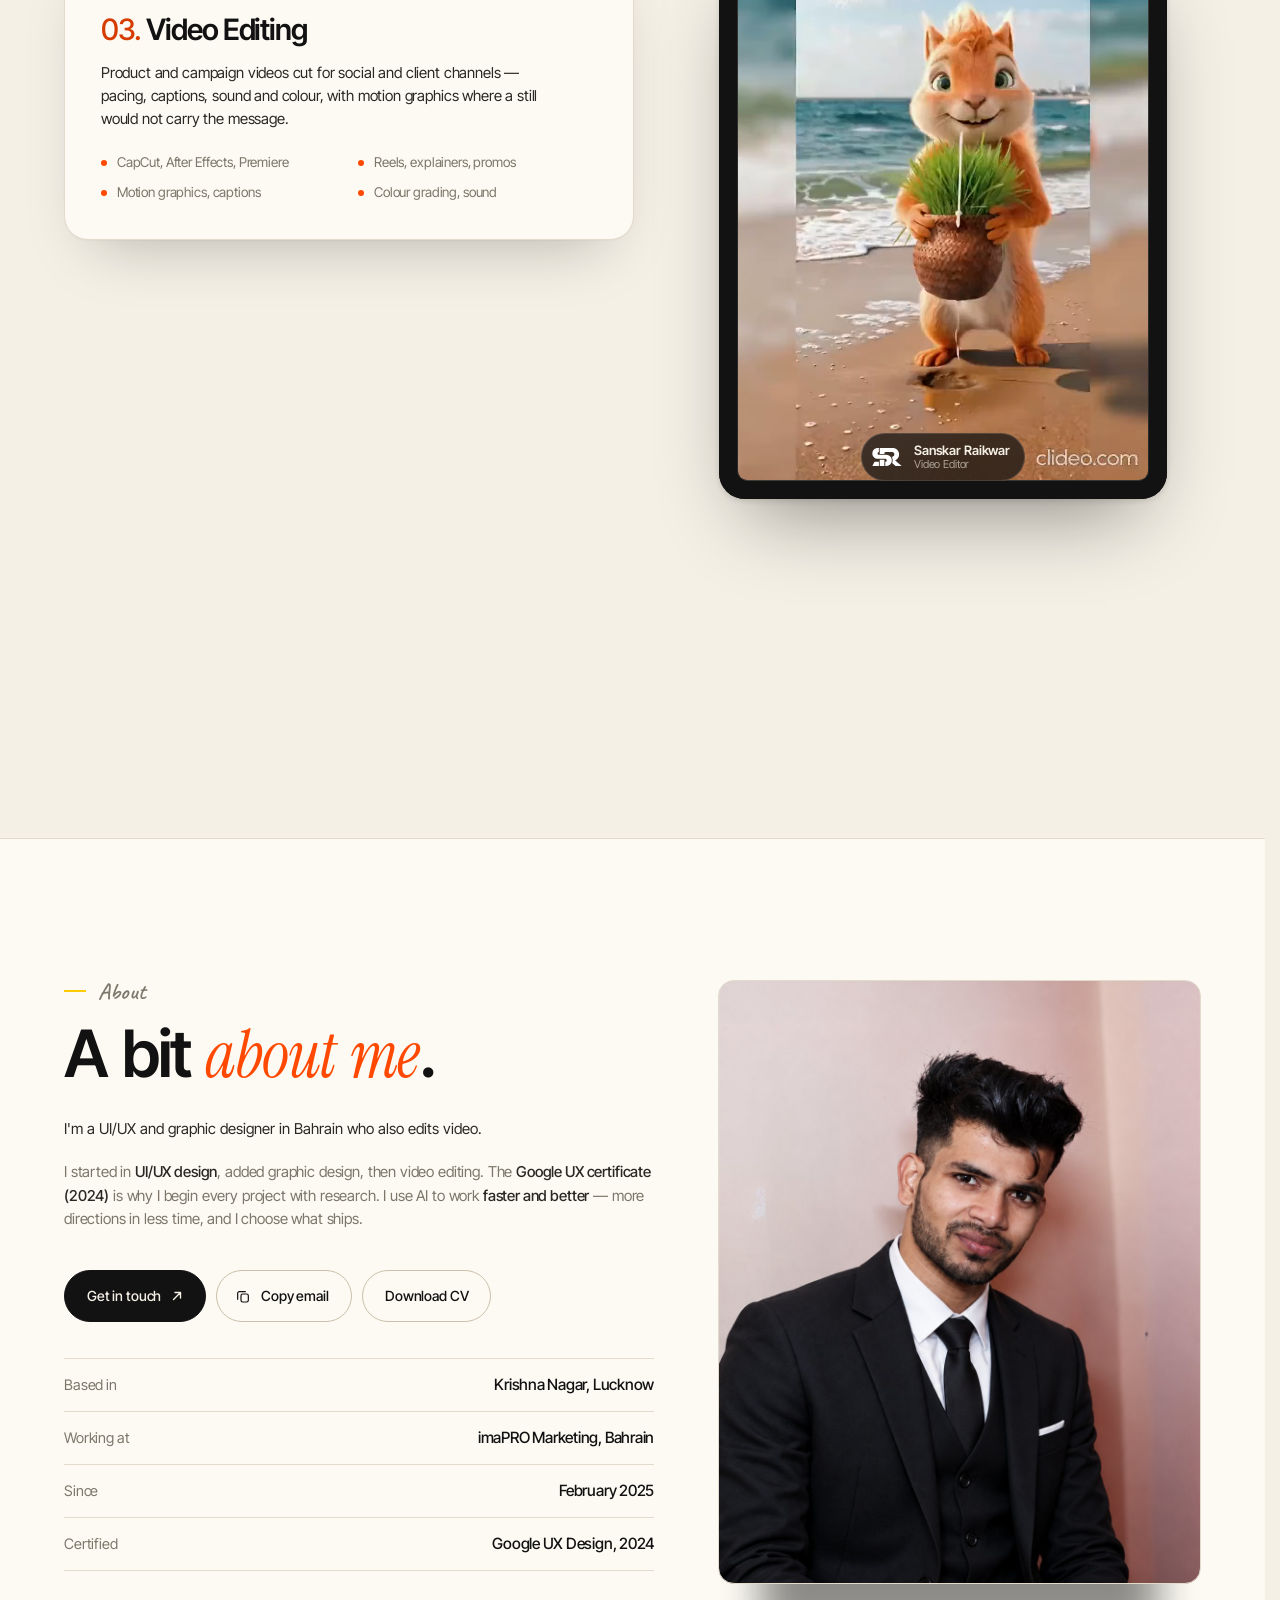
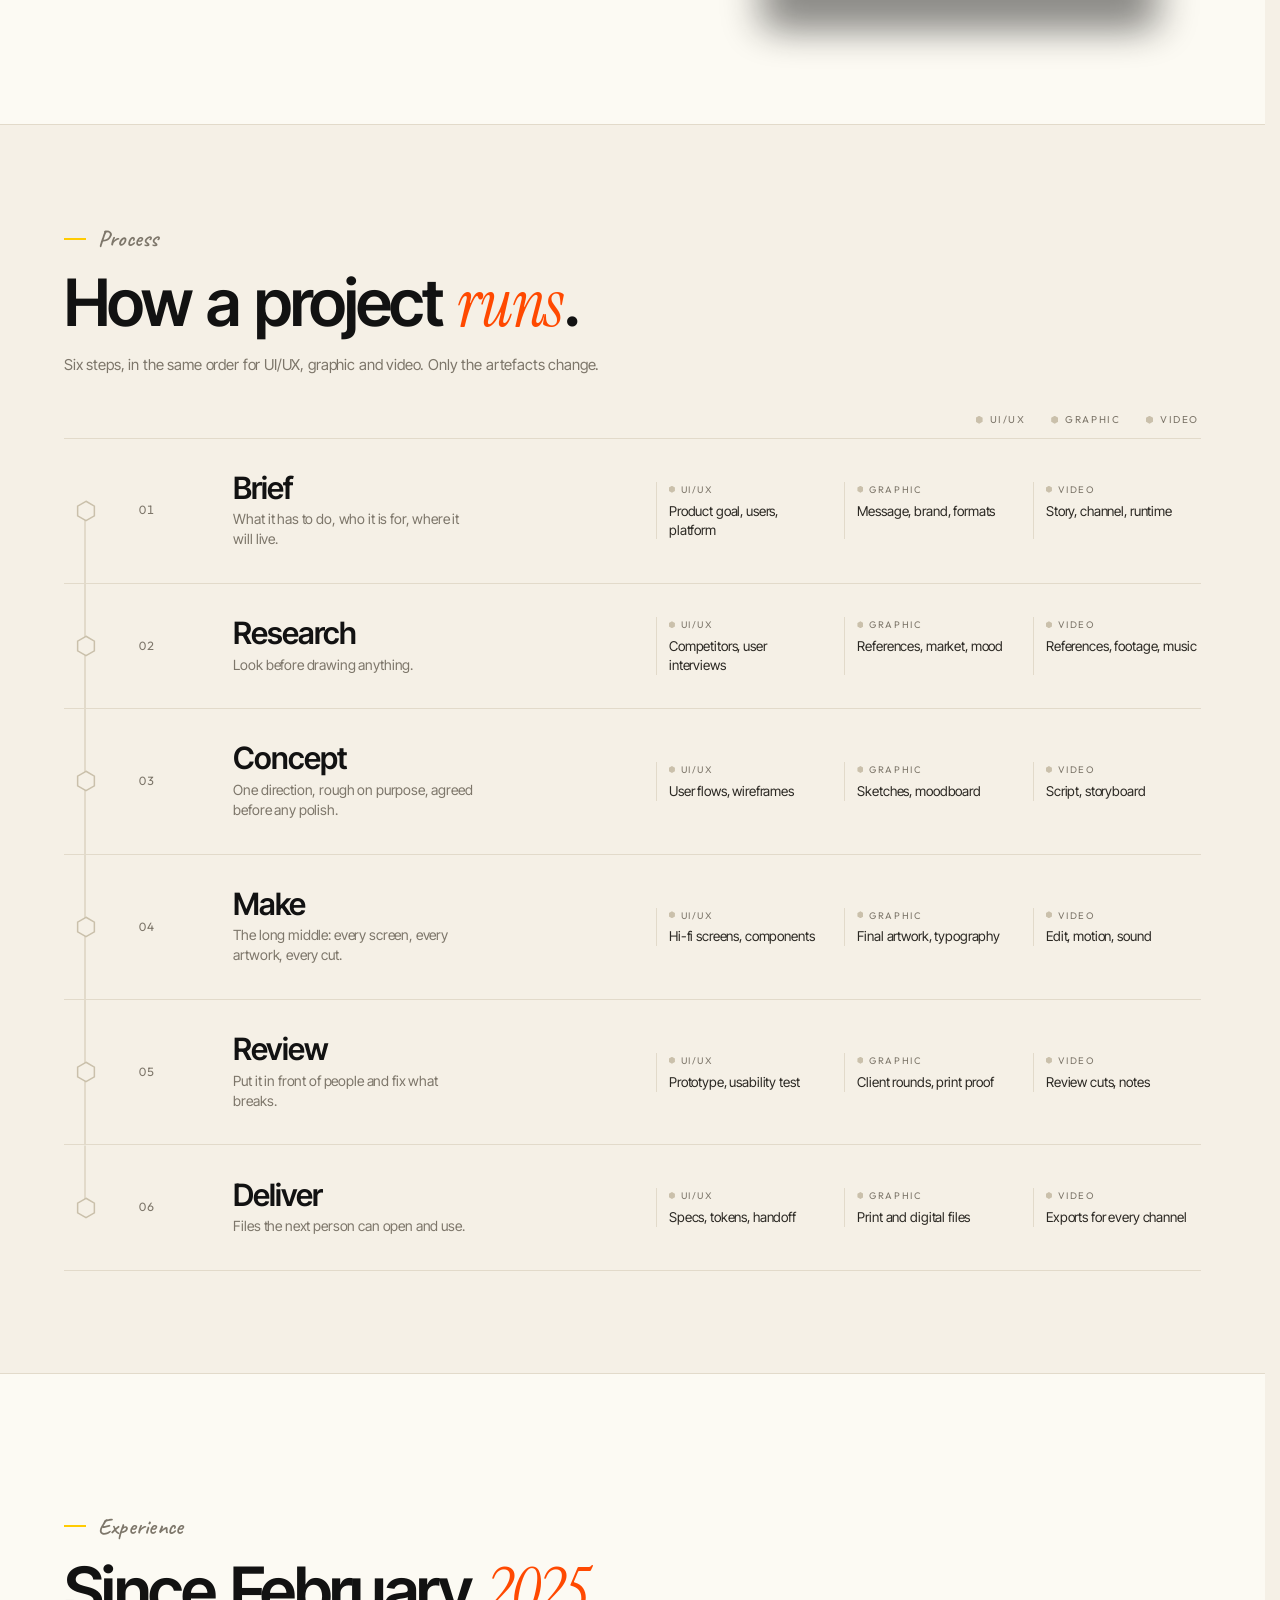
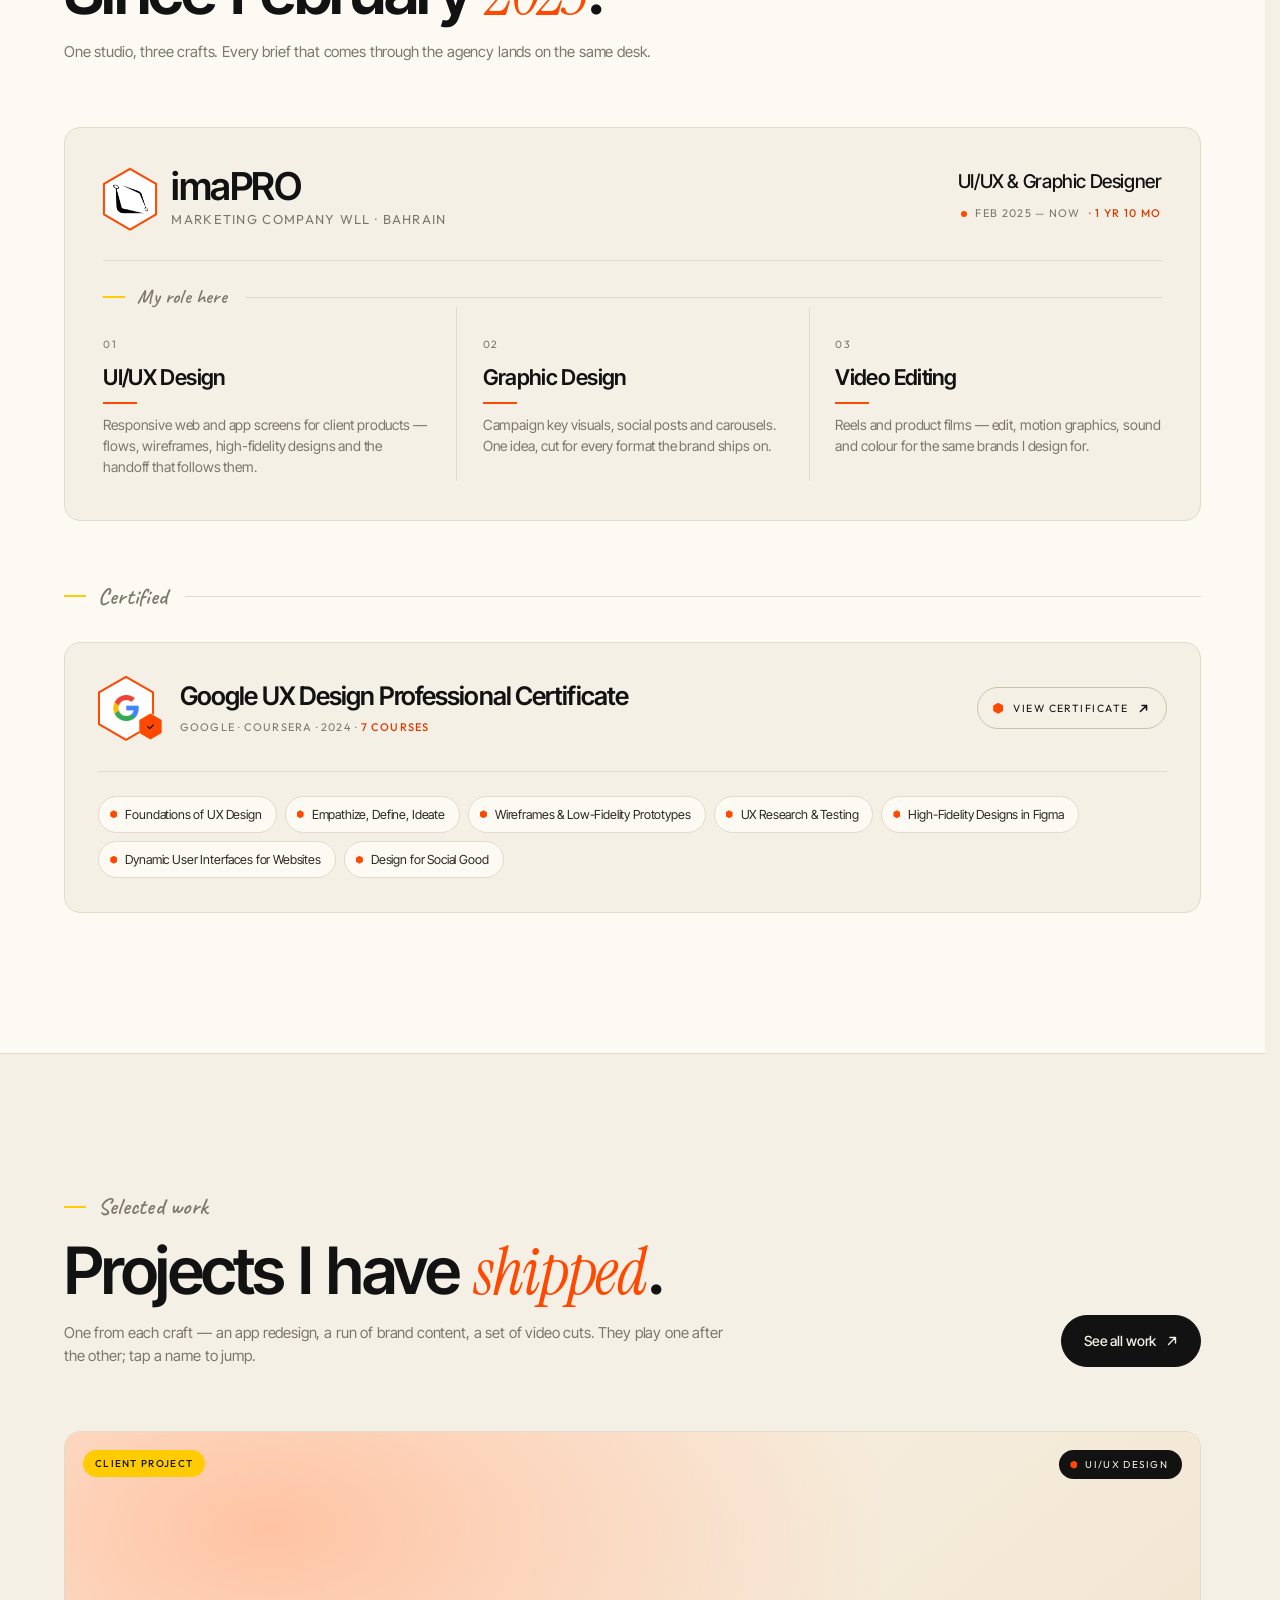
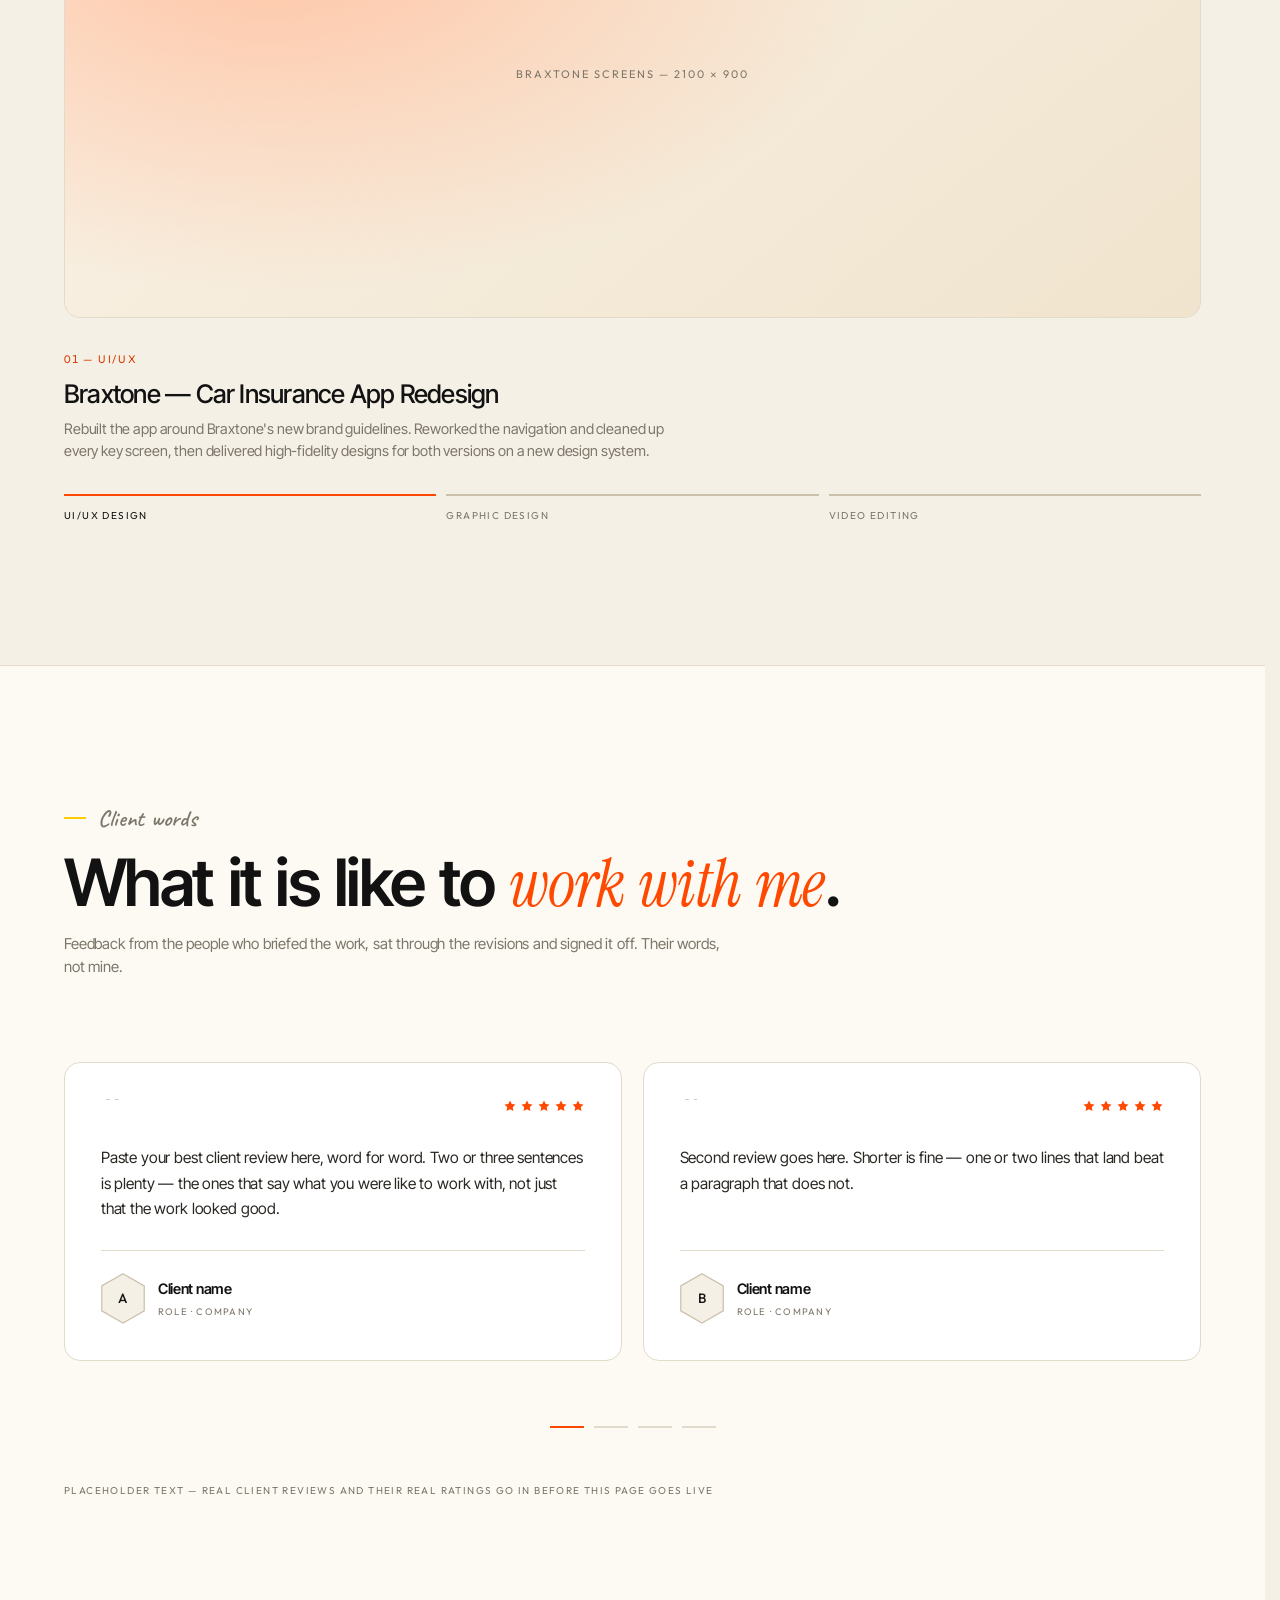
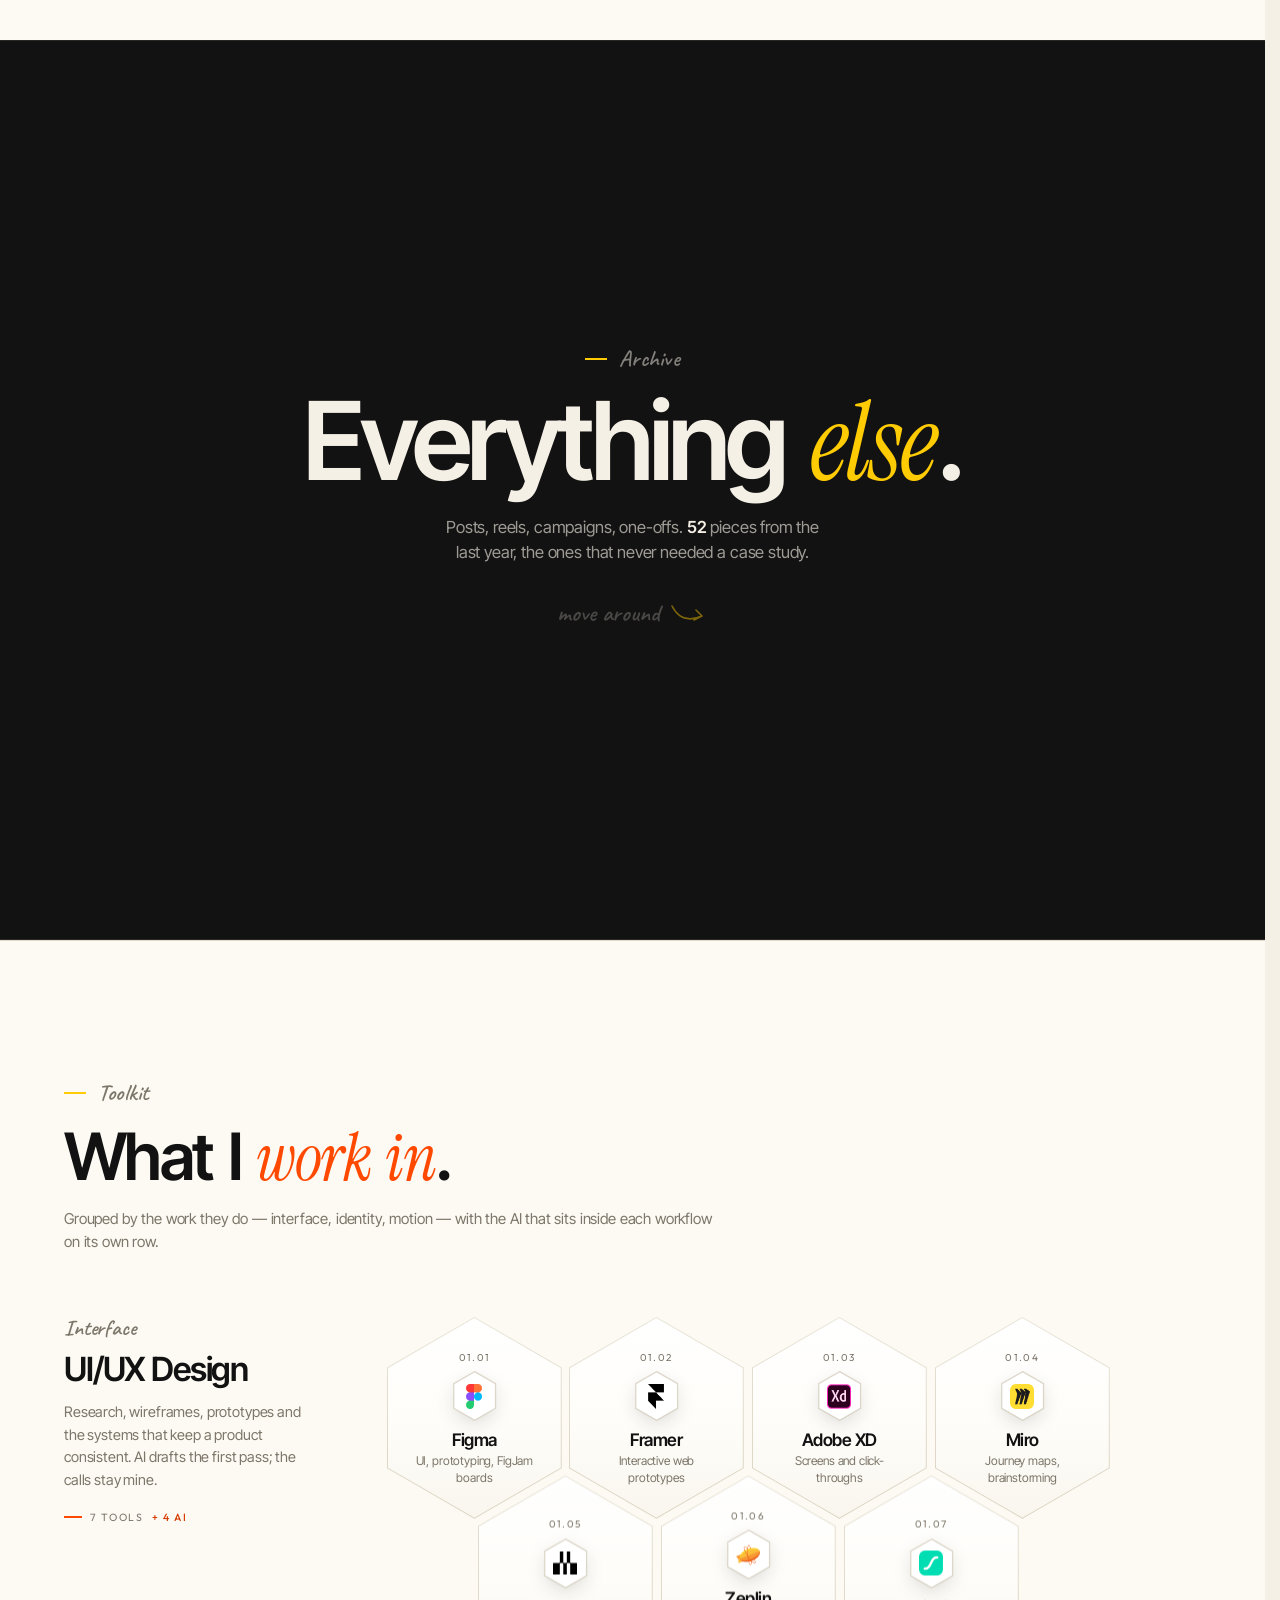
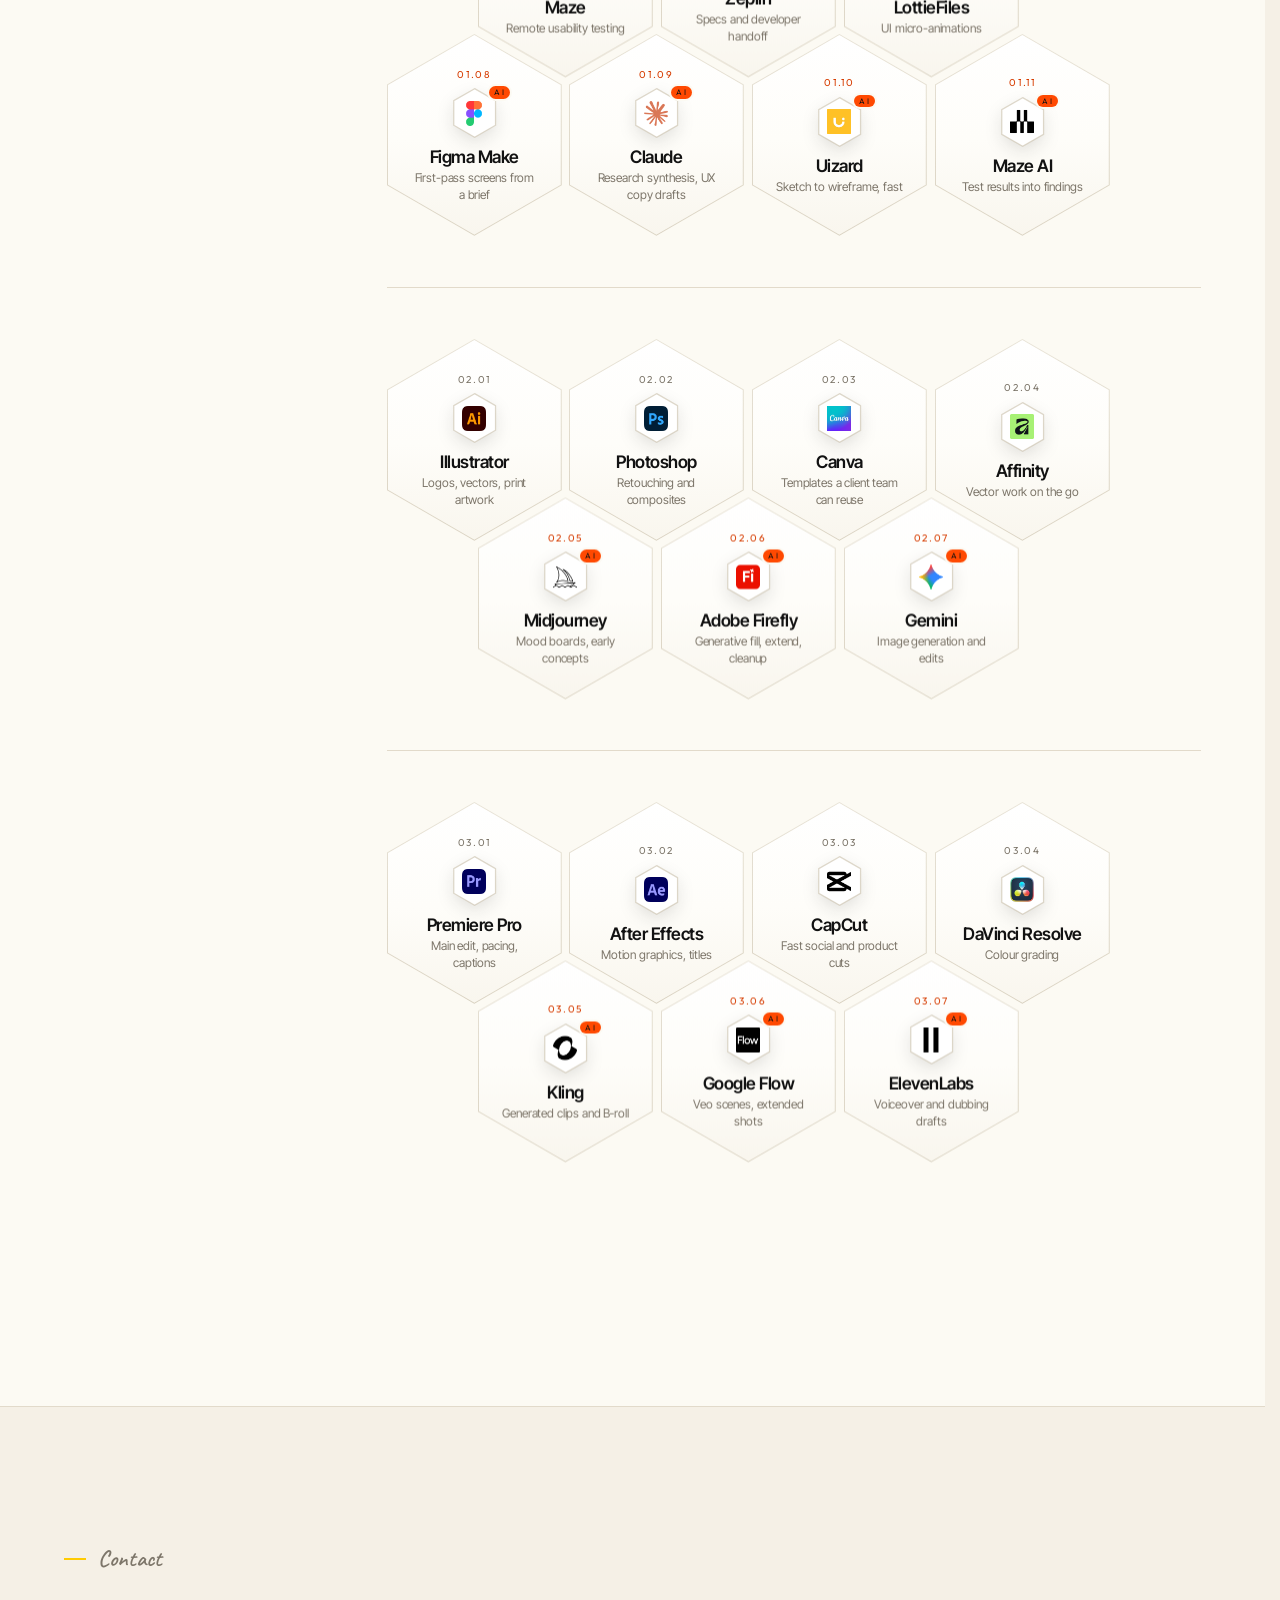
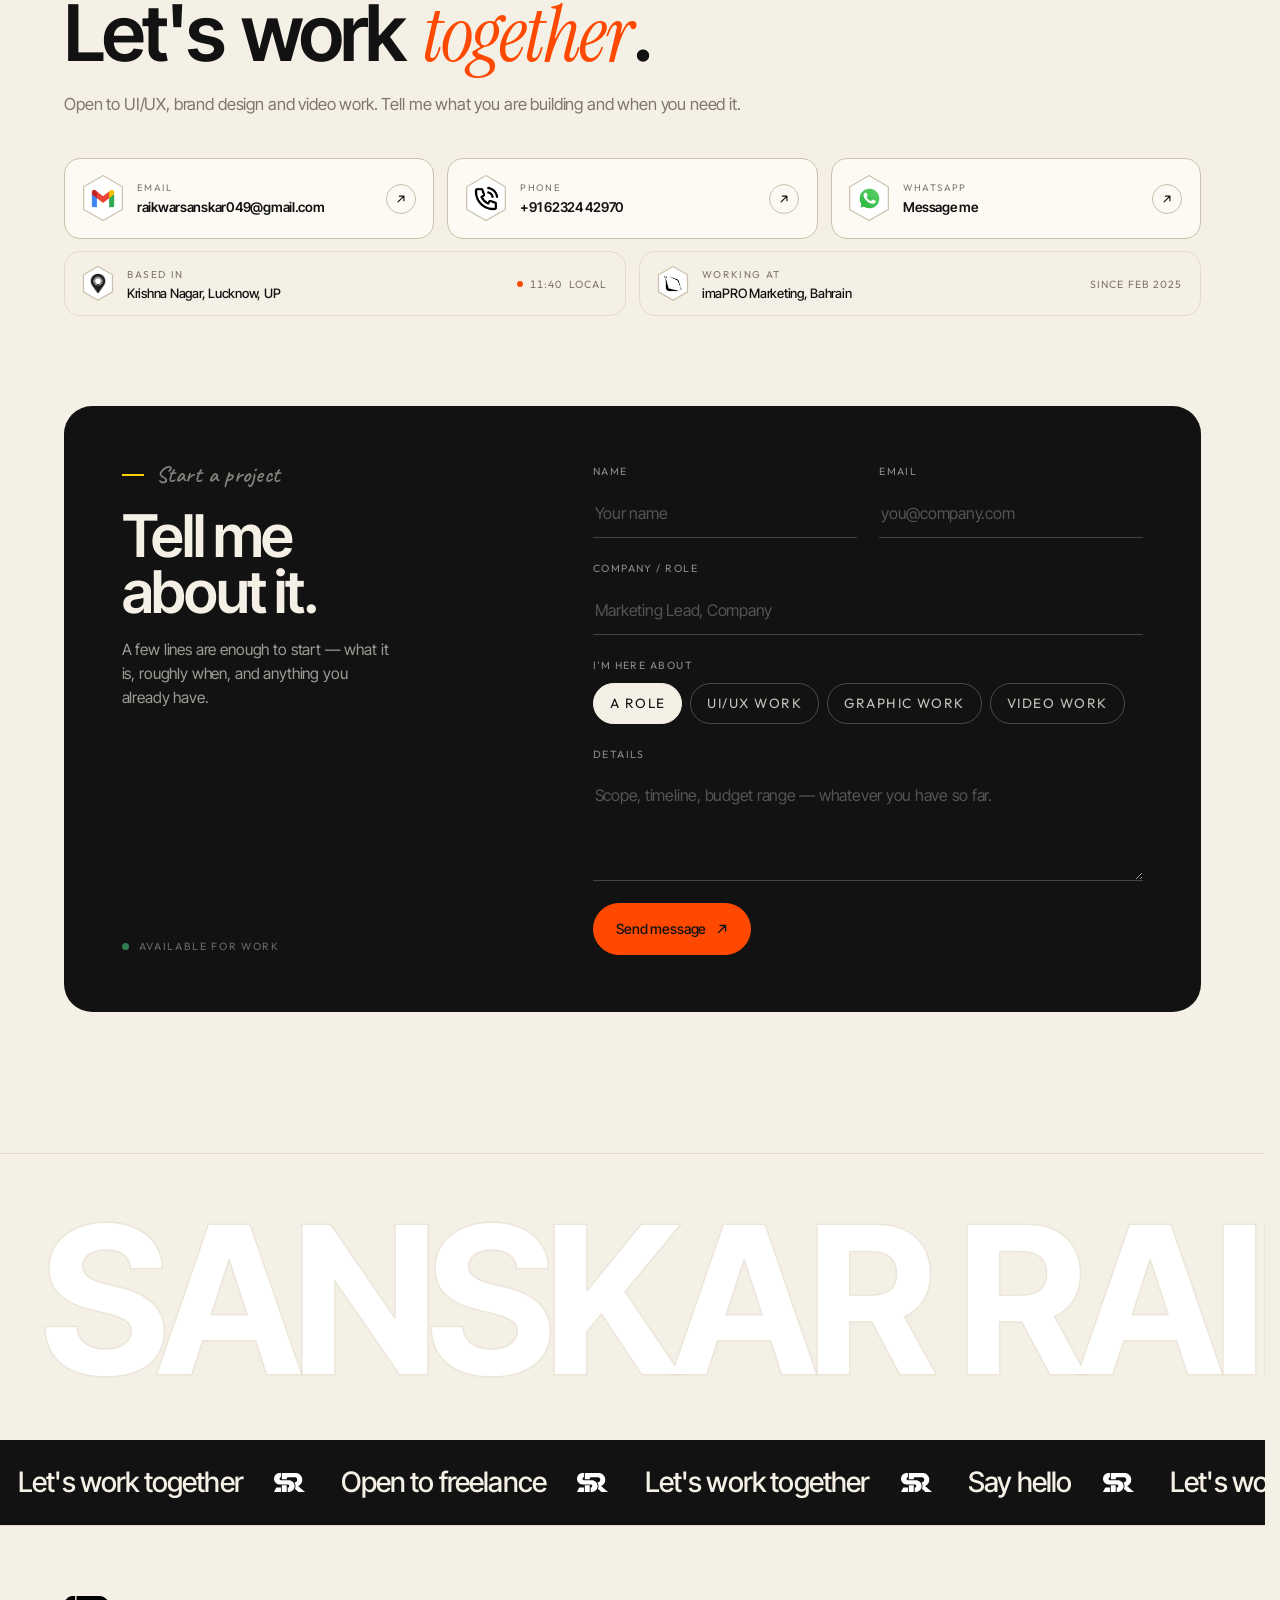
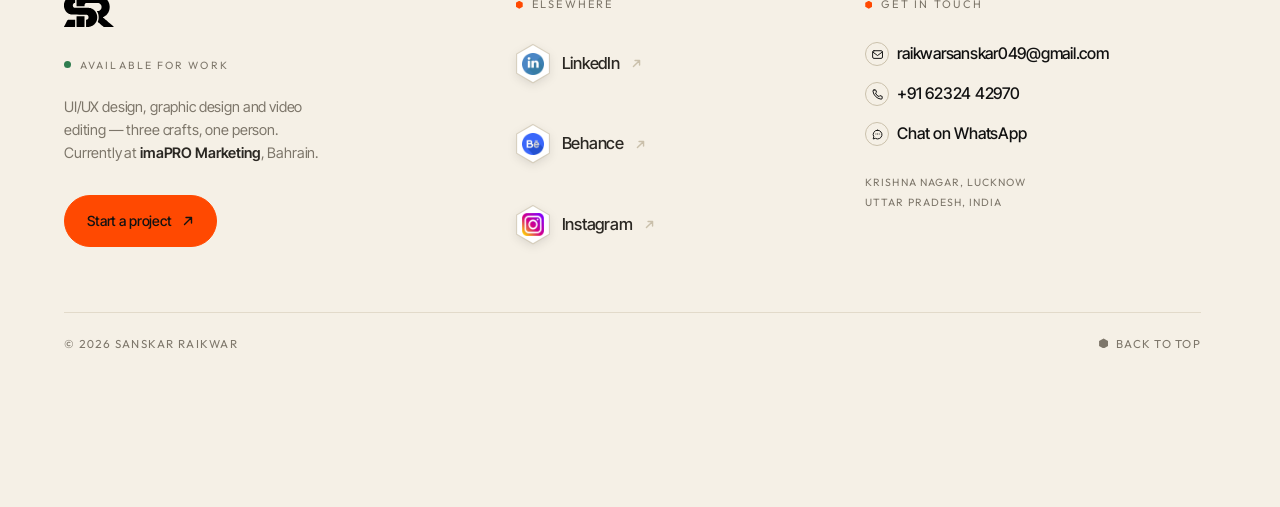
==== commit 9e41d60e: "Skill cards: per-card title under the name badge Co-Authored-By: Claude Sonnet 5.5 <noreply@anthropi" ====
--- a/index.html
+++ b/index.html
@@ -157,7 +157,7 @@
             </div>
             <div class="stack__badge">
               <span class="stack__badge-mark"></span>
-              <span><b>Sanskar Raikwar</b><em>UI/UX &amp; Graphic Designer</em></span>
+              <span><b>Sanskar Raikwar</b><em>UI/UX Designer</em></span>
             </div>
           </div>
         </div>
@@ -195,7 +195,7 @@
             </div>
             <div class="stack__badge">
               <span class="stack__badge-mark"></span>
-              <span><b>Sanskar Raikwar</b><em>UI/UX &amp; Graphic Designer</em></span>
+              <span><b>Sanskar Raikwar</b><em>Graphic Designer</em></span>
             </div>
           </div>
         </div>
@@ -233,7 +233,7 @@
             </div>
             <div class="stack__badge">
               <span class="stack__badge-mark"></span>
-              <span><b>Sanskar Raikwar</b><em>UI/UX &amp; Graphic Designer</em></span>
+              <span><b>Sanskar Raikwar</b><em>Video Editor</em></span>
             </div>
           </div>
         </div>
